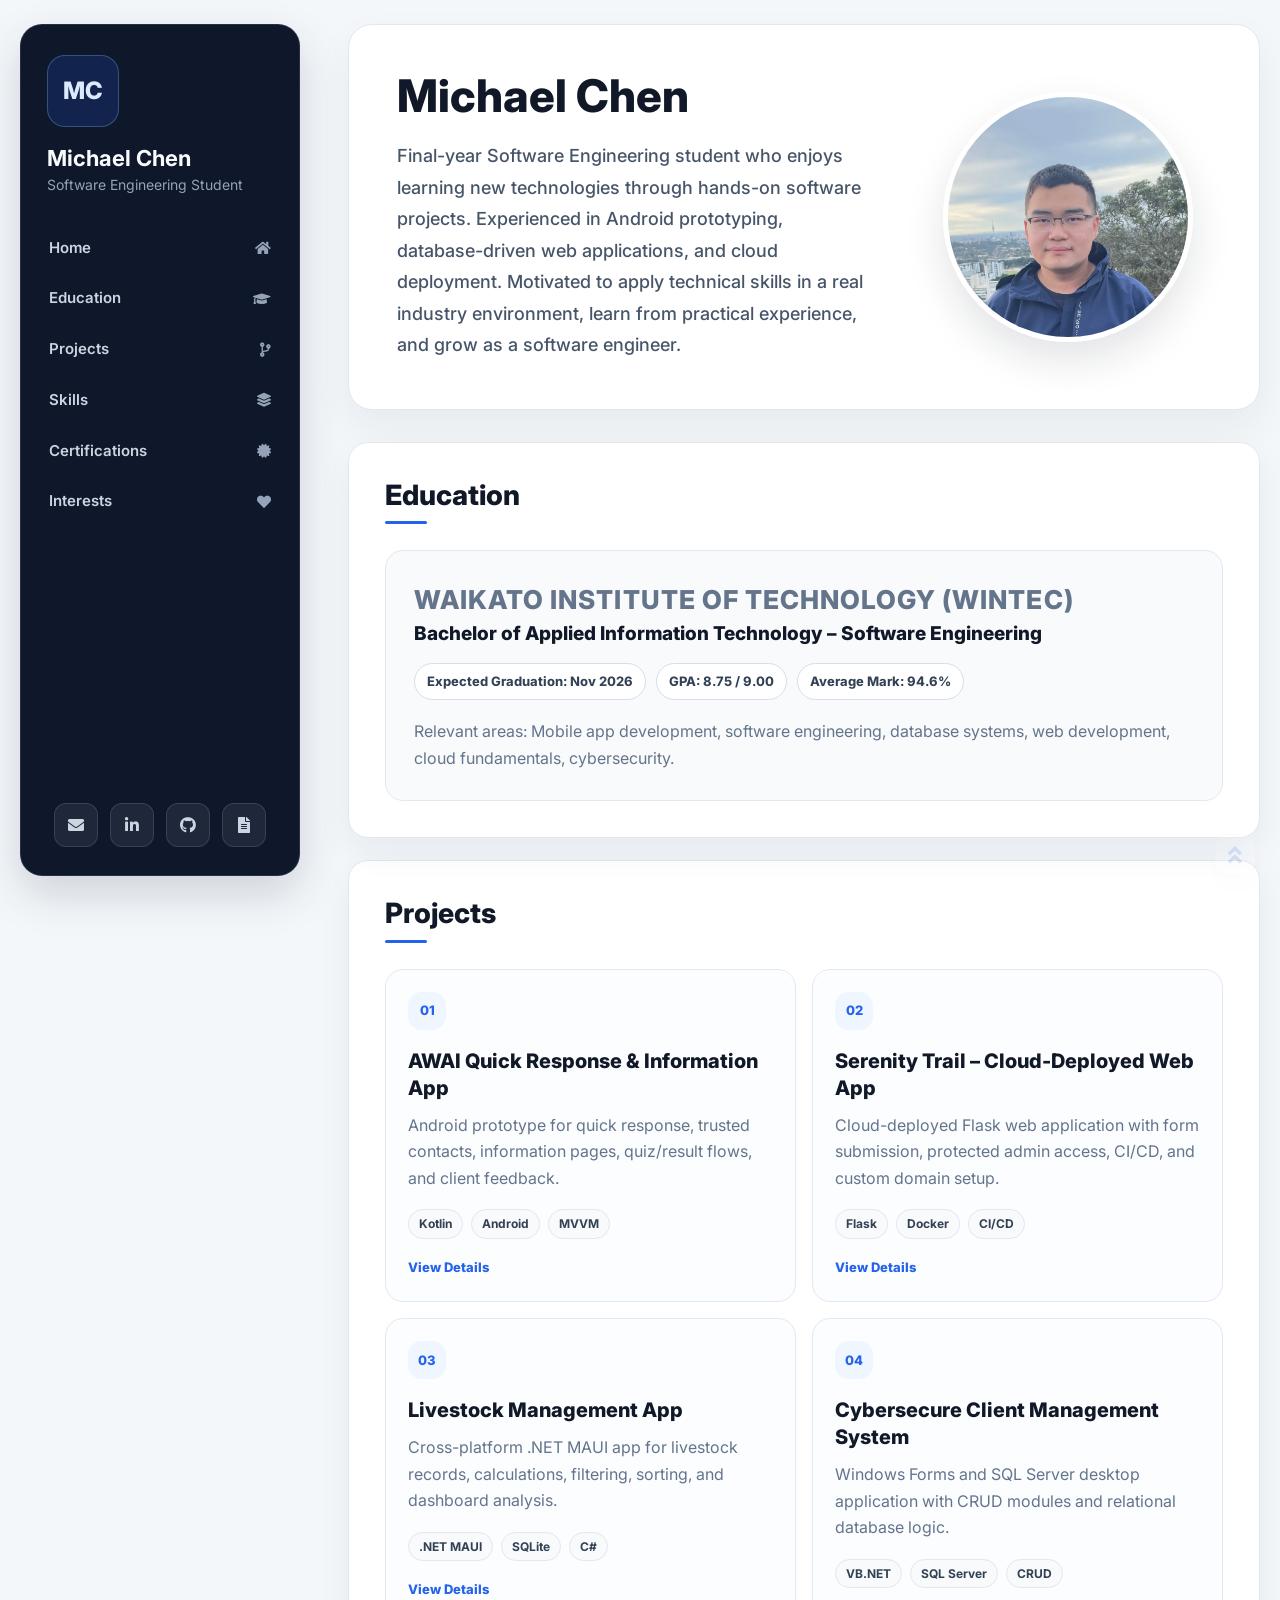
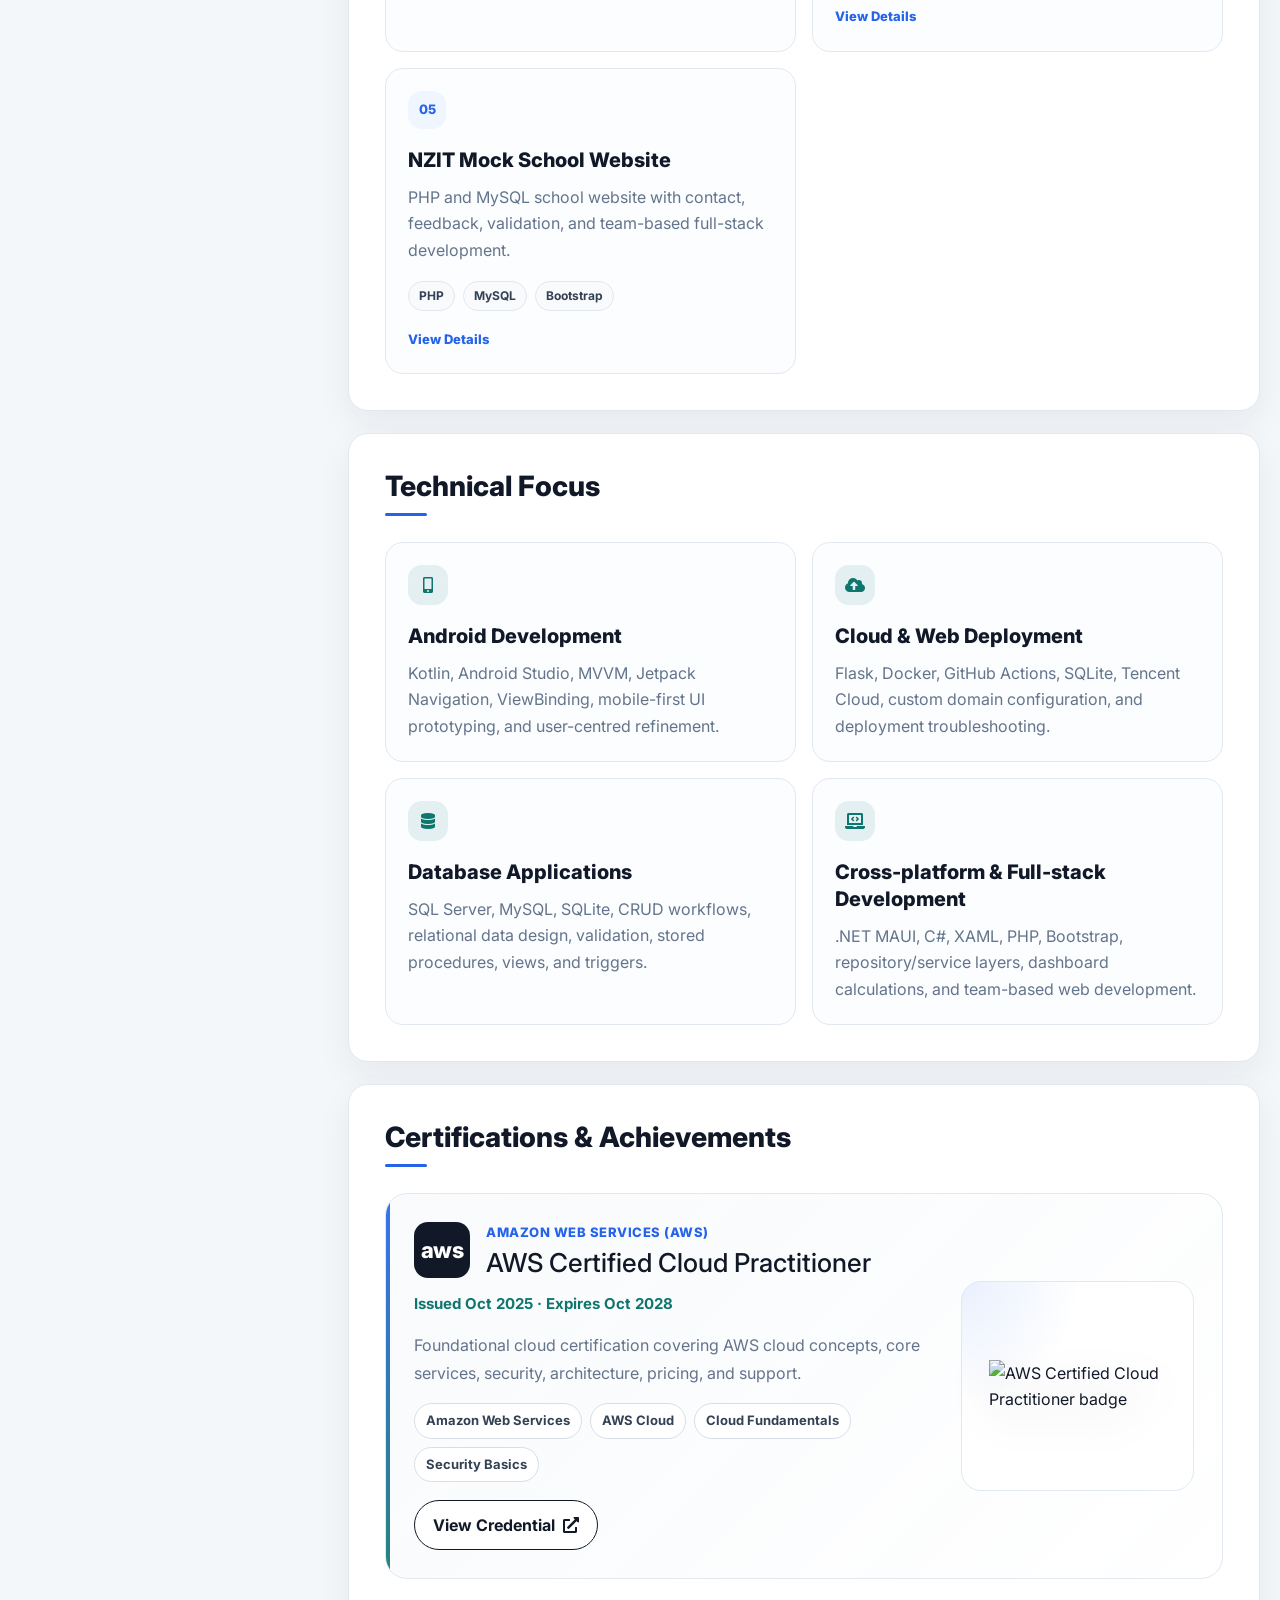
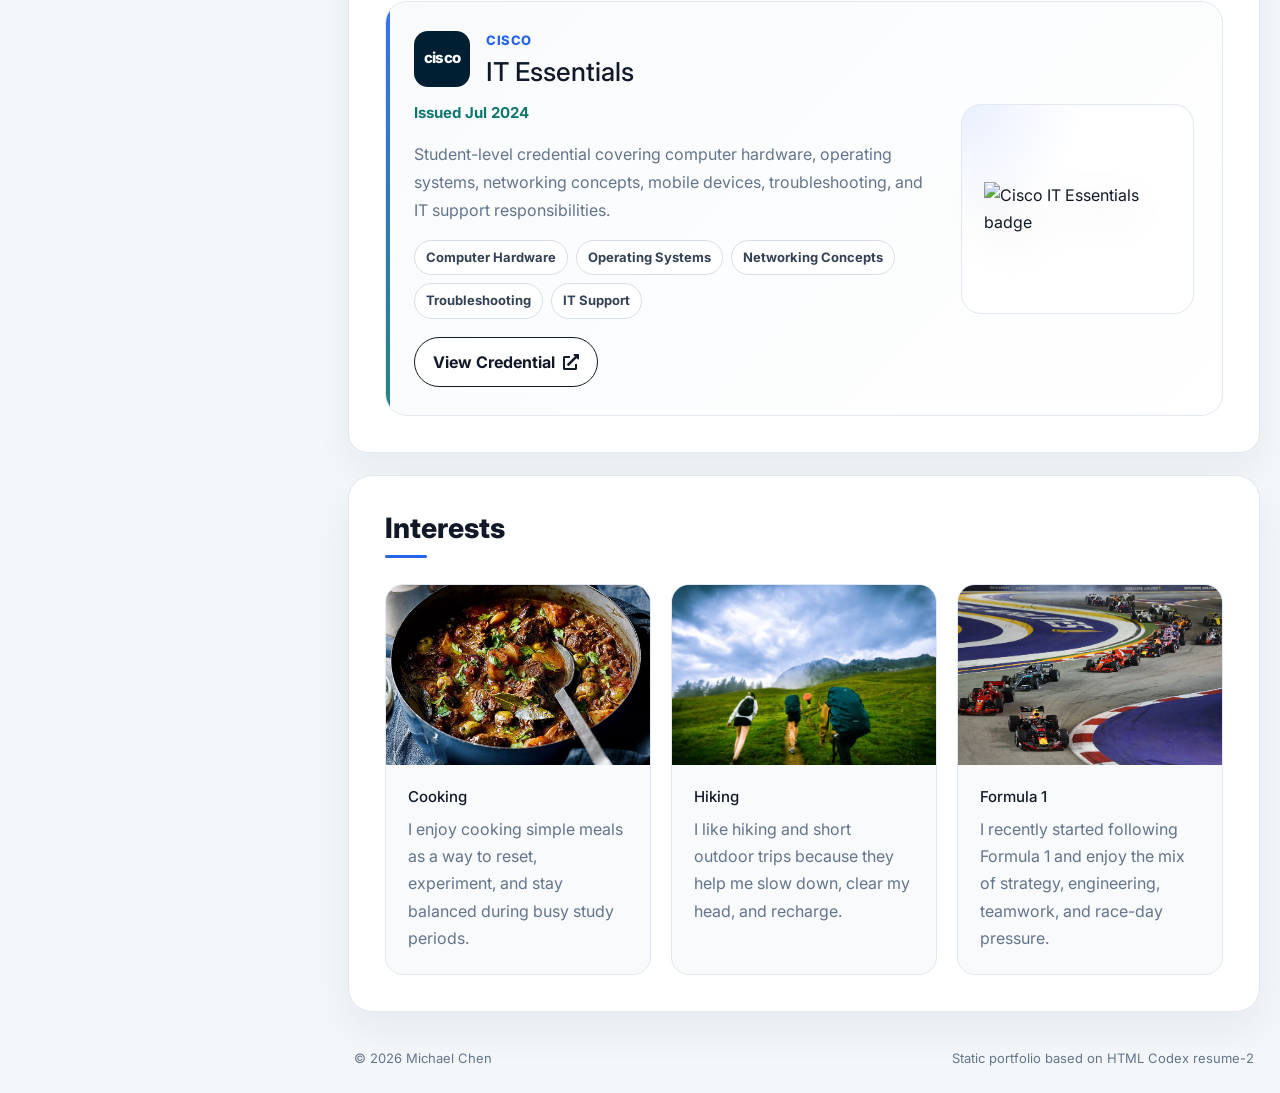
==== index.html @ 9fd228e8 "add personal portfolio website" ====
<!DOCTYPE html>
<html lang="en">
    <head>
        <meta charset="utf-8">
        <title>Michael Chen | Software Engineering Portfolio</title>
        <meta content="width=device-width, initial-scale=1.0" name="viewport">
        <meta content="Michael Chen, software engineering student, Android, web development, cloud, database systems" name="keywords">
        <meta content="Portfolio for Michael Chen, a Software Engineering student based in Hamilton, New Zealand." name="description">

        <!-- Google Fonts -->
        <link href="https://fonts.googleapis.com/css2?family=Inter:wght@400;500;600;700;800&amp;display=swap" rel="stylesheet">

        <!-- CSS Libraries -->
        <link href="https://stackpath.bootstrapcdn.com/bootstrap/4.4.1/css/bootstrap.min.css" rel="stylesheet">
        <link href="https://cdnjs.cloudflare.com/ajax/libs/font-awesome/5.10.0/css/all.min.css" rel="stylesheet">

        <!-- Template Stylesheet -->
        <link href="css/style.css" rel="stylesheet">
    </head>

    <body>
        <header class="mobile-header">
            <a href="#home" class="mobile-brand" aria-label="Go to home">
                <span class="mobile-brand-avatar">MC</span>
                <span class="mobile-brand-text">Michael Chen</span>
            </a>

            <button class="mobile-menu-toggle" type="button" aria-label="Open navigation menu" aria-expanded="false">
                <span></span>
                <span></span>
                <span></span>
            </button>
        </header>

        <div class="mobile-menu-overlay"></div>

        <nav class="mobile-menu" aria-label="Mobile navigation">
            <div class="mobile-menu-header">
                <div>
                    <span class="mobile-menu-avatar">MC</span>
                    <h2>Michael Chen</h2>
                    <p>Software Engineering Student</p>
                </div>

                <button class="mobile-menu-close" type="button" aria-label="Close navigation menu">
                    <i class="fa fa-times"></i>
                </button>
            </div>

            <div class="mobile-menu-links">
                <a href="#home">Home</a>
                <a href="#projects">Projects</a>
                <a href="#skills">Skills</a>
                <a href="#certifications">Certifications</a>
                <a href="#interests">Interests</a>
            </div>

            <div class="mobile-menu-actions">
                <a href="mailto:michael16585@outlook.com" aria-label="Email Michael" title="Email">
                    <i class="fa fa-envelope"></i>
                </a>
                <a href="https://www.linkedin.com/in/zchen25/" target="_blank" rel="noopener noreferrer" aria-label="LinkedIn" title="LinkedIn">
                    <i class="fab fa-linkedin-in"></i>
                </a>
                <a href="https://github.com/MichaelChen97" target="_blank" rel="noopener noreferrer" aria-label="GitHub" title="GitHub">
                    <i class="fab fa-github"></i>
                </a>
                <a href="https://canva.link/0he2pc8nmqzb52h" target="_blank" rel="noopener noreferrer" aria-label="View CV" title="View CV">
                    <i class="fa fa-file-alt"></i>
                </a>
            </div>
        </nav>

        <div class="wrapper">
            <aside class="sidebar">
                <div class="sidebar-header">
                    <div class="profile-box">
                        <div class="profile-avatar initials-avatar">MC</div>
                        <h1>Michael Chen</h1>
                        <p>Software Engineering Student</p>
                    </div>
                </div>
                <div class="sidebar-content">
                    <nav class="navbar navbar-expand-md bg-dark navbar-dark">
                        <a href="#home" class="navbar-brand">Michael Chen</a>
                        <button type="button" class="navbar-toggler" data-toggle="collapse" data-target="#navbarCollapse" aria-controls="navbarCollapse" aria-expanded="false" aria-label="Toggle navigation">
                            <span class="navbar-toggler-icon"></span>
                        </button>
                        <div class="collapse navbar-collapse" id="navbarCollapse">
                            <ul class="nav navbar-nav">
                                <li class="nav-item">
                                    <a class="nav-link" href="#home">Home<i class="fa fa-home"></i></a>
                                </li>
                                <li class="nav-item">
                                    <a class="nav-link" href="#education">Education<i class="fa fa-graduation-cap"></i></a>
                                </li>
                                <li class="nav-item">
                                    <a class="nav-link" href="#projects">Projects<i class="fa fa-code-branch"></i></a>
                                </li>
                                <li class="nav-item">
                                    <a class="nav-link" href="#skills">Skills<i class="fa fa-layer-group"></i></a>
                                </li>
                                <li class="nav-item">
                                    <a class="nav-link" href="#certifications">Certifications<i class="fa fa-certificate"></i></a>
                                </li>
                                <li class="nav-item">
                                    <a class="nav-link" href="#interests">Interests<i class="fa fa-heart"></i></a>
                                </li>
                            </ul>
                        </div>
                    </nav>
                </div>
                <div class="sidebar-footer">
                    <div class="sidebar-actions">
                        <a class="sidebar-action" href="mailto:michael16585@outlook.com" aria-label="Email Michael" data-tooltip="Email">
                            <i class="fa fa-envelope"></i>
                        </a>
                        <a class="sidebar-action" href="https://www.linkedin.com/in/zchen25/" target="_blank" rel="noopener noreferrer" aria-label="Open LinkedIn profile" data-tooltip="LinkedIn">
                            <i class="fab fa-linkedin-in"></i>
                        </a>
                        <a class="sidebar-action" href="https://github.com/MichaelChen97" target="_blank" rel="noopener noreferrer" aria-label="Open GitHub profile" data-tooltip="GitHub">
                            <i class="fab fa-github"></i>
                        </a>
                        <a class="sidebar-action" href="https://canva.link/0he2pc8nmqzb52h" target="_blank" rel="noopener noreferrer" aria-label="View resume" data-tooltip="Resume">
                            <i class="fa fa-file-alt"></i>
                        </a>
                    </div>
                </div>
            </aside>

            <main class="content">
                <!-- Intro Start -->
                <section class="intro section-panel" id="home">
                    <div class="content-inner">
                        <div class="intro-layout">
                            <div class="intro-copy">
                                <h1>Michael Chen</h1>
                                <p>
                                    Final-year Software Engineering student who enjoys learning new technologies through hands-on software projects. Experienced in Android prototyping, database-driven web applications, and cloud deployment. Motivated to apply technical skills in a real industry environment, learn from practical experience, and grow as a software engineer.
                                </p>
                            </div>
                            <div class="intro-photo-panel">
                                <img src="img/profile.png" alt="Michael Chen portrait" class="intro-photo">
                            </div>
                        </div>
                    </div>
                </section>
                <!-- Intro End -->

                <!-- Education Start -->
                <section class="education section-panel" id="education">
                    <div class="content-inner">
                        <div class="content-header">
                            <h2>Education</h2>
                        </div>
                        <article class="education-card">
                            <p class="education-school">Waikato Institute of Technology (WINTEC)</p>
                            <h3>Bachelor of Applied Information Technology – Software Engineering</h3>
                            <div class="education-meta">
                                <span>Expected Graduation: Nov 2026</span>
                                <span>GPA: 8.75 / 9.00</span>
                                <span>Average Mark: 94.6%</span>
                            </div>
                            <p class="education-areas">
                                Relevant areas: Mobile app development, software engineering, database systems, web development, cloud fundamentals, cybersecurity.
                            </p>
                        </article>
                    </div>
                </section>
                <!-- Education End -->

                <!-- Projects Start -->
                <section class="projects section-panel" id="projects">
                    <div class="content-inner">
                        <div class="content-header">
                            <h2>Projects</h2>
                        </div>
                        <div class="work-grid project-index-grid">
                            <a class="work-card project-index-card" href="project-awai.html">
                                <span class="work-marker">01</span>
                                <h3>AWAI Quick Response &amp; Information App</h3>
                                <p>Android prototype for quick response, trusted contacts, information pages, quiz/result flows, and client feedback.</p>
                                <div class="tech-tags tag-row">
                                    <span>Kotlin</span>
                                    <span>Android</span>
                                    <span>MVVM</span>
                                </div>
                                <span class="project-link">View Details</span>
                            </a>
                            <a class="work-card project-index-card" href="project-serenity-trail.html">
                                <span class="work-marker">02</span>
                                <h3>Serenity Trail – Cloud-Deployed Web App</h3>
                                <p>Cloud-deployed Flask web application with form submission, protected admin access, CI/CD, and custom domain setup.</p>
                                <div class="tech-tags tag-row">
                                    <span>Flask</span>
                                    <span>Docker</span>
                                    <span>CI/CD</span>
                                </div>
                                <span class="project-link">View Details</span>
                            </a>
                            <a class="work-card project-index-card" href="project-livestock.html">
                                <span class="work-marker">03</span>
                                <h3>Livestock Management App</h3>
                                <p>Cross-platform .NET MAUI app for livestock records, calculations, filtering, sorting, and dashboard analysis.</p>
                                <div class="tech-tags tag-row">
                                    <span>.NET MAUI</span>
                                    <span>SQLite</span>
                                    <span>C#</span>
                                </div>
                                <span class="project-link">View Details</span>
                            </a>
                            <a class="work-card project-index-card" href="project-cybersecure-client-management.html">
                                <span class="work-marker">04</span>
                                <h3>Cybersecure Client Management System</h3>
                                <p>Windows Forms and SQL Server desktop application with CRUD modules and relational database logic.</p>
                                <div class="tech-tags tag-row">
                                    <span>VB.NET</span>
                                    <span>SQL Server</span>
                                    <span>CRUD</span>
                                </div>
                                <span class="project-link">View Details</span>
                            </a>
                            <a class="work-card project-index-card" href="project-nzit.html">
                                <span class="work-marker">05</span>
                                <h3>NZIT Mock School Website</h3>
                                <p>PHP and MySQL school website with contact, feedback, validation, and team-based full-stack development.</p>
                                <div class="tech-tags tag-row">
                                    <span>PHP</span>
                                    <span>MySQL</span>
                                    <span>Bootstrap</span>
                                </div>
                                <span class="project-link">View Details</span>
                            </a>
                        </div>
                    </div>
                </section>
                <!-- Projects End -->

                <!-- Skills Start -->
                <section class="technical-focus section-panel" id="skills">
                    <div class="content-inner">
                        <div class="content-header">
                            <h2>Technical Focus</h2>
                        </div>
                        <div class="focus-area-grid">
                            <article class="skill-card">
                                <i class="fa fa-mobile-alt"></i>
                                <h3>Android Development</h3>
                                <p>Kotlin, Android Studio, MVVM, Jetpack Navigation, ViewBinding, mobile-first UI prototyping, and user-centred refinement.</p>
                            </article>
                            <article class="skill-card">
                                <i class="fa fa-cloud-upload-alt"></i>
                                <h3>Cloud &amp; Web Deployment</h3>
                                <p>Flask, Docker, GitHub Actions, SQLite, Tencent Cloud, custom domain configuration, and deployment troubleshooting.</p>
                            </article>
                            <article class="skill-card">
                                <i class="fa fa-database"></i>
                                <h3>Database Applications</h3>
                                <p>SQL Server, MySQL, SQLite, CRUD workflows, relational data design, validation, stored procedures, views, and triggers.</p>
                            </article>
                            <article class="skill-card">
                                <i class="fa fa-laptop-code"></i>
                                <h3>Cross-platform &amp; Full-stack Development</h3>
                                <p>.NET MAUI, C#, XAML, PHP, Bootstrap, repository/service layers, dashboard calculations, and team-based web development.</p>
                            </article>
                        </div>
                    </div>
                </section>
                <!-- Skills End -->

                <!-- Certifications Start -->
                <section class="certifications section-panel" id="certifications">
                    <div class="content-inner">
                        <div class="content-header">
                            <h2>Certifications &amp; Achievements</h2>
                        </div>
                        <div class="credential-list">
                            <article class="credential-card credential-card-aws">
                                <div class="credential-main">
                                    <div class="credential-topline">
                                        <div class="credential-logo credential-logo-aws">aws</div>
                                        <div>
                                            <p class="credential-provider">Amazon Web Services (AWS)</p>
                                            <h3>AWS Certified Cloud Practitioner</h3>
                                        </div>
                                    </div>
                                    <p class="credential-date">Issued Oct 2025 · Expires Oct 2028</p>
                                    <p class="credential-description">
                                        Foundational cloud certification covering AWS cloud concepts, core services, security, architecture, pricing, and support.
                                    </p>
                                    <div class="credential-skills">
                                        <span>Amazon Web Services</span>
                                        <span>AWS Cloud</span>
                                        <span>Cloud Fundamentals</span>
                                        <span>Security Basics</span>
                                    </div>
                                    <a class="credential-button" href="https://www.credly.com/badges/df271519-12dd-4d00-94e9-f208fef2c6bb/linked_in_profile" target="_blank" rel="noopener noreferrer">
                                        View Credential
                                        <i class="fa fa-external-link-alt"></i>
                                    </a>
                                </div>
                                <div class="credential-badge-panel">
                                    <img src="https://images.credly.com/images/00634f82-b07f-4bbd-a6bb-53de397fc3a6/image.png" alt="AWS Certified Cloud Practitioner badge" class="credential-badge credential-badge-hex">
                                </div>
                            </article>

                            <article class="credential-card credential-card-cisco">
                                <div class="credential-main">
                                    <div class="credential-topline">
                                        <div class="credential-logo credential-logo-cisco">cisco</div>
                                        <div>
                                            <p class="credential-provider">Cisco</p>
                                            <h3>IT Essentials</h3>
                                        </div>
                                    </div>
                                    <p class="credential-date">Issued Jul 2024</p>
                                    <p class="credential-description">
                                        Student-level credential covering computer hardware, operating systems, networking concepts, mobile devices, troubleshooting, and IT support responsibilities.
                                    </p>
                                    <div class="credential-skills">
                                        <span>Computer Hardware</span>
                                        <span>Operating Systems</span>
                                        <span>Networking Concepts</span>
                                        <span>Troubleshooting</span>
                                        <span>IT Support</span>
                                    </div>
                                    <a class="credential-button" href="https://www.credly.com/badges/3d8f6fc7-cce5-494a-9251-8bd614f29f31" target="_blank" rel="noopener noreferrer">
                                        View Credential
                                        <i class="fa fa-external-link-alt"></i>
                                    </a>
                                </div>
                                <div class="credential-badge-panel">
                                    <img src="https://images.credly.com/images/04e8034c-81f5-4f7f-ab23-e8b428c31ce9/ITE.png" alt="Cisco IT Essentials badge" class="credential-badge">
                                </div>
                            </article>
                        </div>
                    </div>
                </section>
                <!-- Certifications End -->

                <!-- Interests Start -->
                <section class="interests section-panel" id="interests">
                    <div class="content-inner">
                        <div class="content-header">
                            <h2>Interests</h2>
                        </div>
                        <div class="interest-image-grid">
                            <article class="interest-image-card">
                                <div class="interest-image-wrap">
                                    <img src="img/interests-cooking.jpg" alt="Cooking" class="interest-image">
                                </div>
                                <div class="interest-card-body">
                                    <h3>Cooking</h3>
                                    <p>I enjoy cooking simple meals as a way to reset, experiment, and stay balanced during busy study periods.</p>
                                </div>
                            </article>

                            <article class="interest-image-card">
                                <div class="interest-image-wrap">
                                    <img src="img/interests-hiking.avif" alt="Hiking" class="interest-image">
                                </div>
                                <div class="interest-card-body">
                                    <h3>Hiking</h3>
                                    <p>I like hiking and short outdoor trips because they help me slow down, clear my head, and recharge.</p>
                                </div>
                            </article>

                            <article class="interest-image-card">
                                <div class="interest-image-wrap">
                                    <img src="img/interests-f1.webp" alt="Formula 1 racing interest" class="interest-image">
                                </div>
                                <div class="interest-card-body">
                                    <h3>Formula 1</h3>
                                    <p>I recently started following Formula 1 and enjoy the mix of strategy, engineering, teamwork, and race-day pressure.</p>
                                </div>
                            </article>
                        </div>
                    </div>
                </section>
                <!-- Interests End -->

                <!-- Footer Start -->
                <footer class="footer">
                    <div class="content-inner">
                        <div class="row align-items-center">
                            <div class="col-md-6">
                                <p>&copy; 2026 Michael Chen</p>
                            </div>
                            <div class="col-md-6">
                                <p>Static portfolio based on HTML Codex resume-2</p>
                            </div>
                        </div>
                    </div>
                </footer>
                <!-- Footer End -->
            </main>
        </div>

        <!-- Back to Top -->
        <a href="#" class="back-to-top" aria-label="Back to top"><i class="fa fa-angle-double-up"></i></a>

        <!-- JavaScript Libraries -->
        <script src="https://code.jquery.com/jquery-3.4.1.min.js"></script>
        <script src="https://stackpath.bootstrapcdn.com/bootstrap/4.4.1/js/bootstrap.bundle.min.js"></script>
        <script src="lib/easing/easing.min.js"></script>

        <!-- Template Javascript -->
        <script src="js/main.js"></script>
    </body>
</html>
---- css/style.css ----
/**********************************/
/********** General CSS ***********/
/**********************************/
body {
    color: #666666;
    background: #f6f8fb;
    font-family: 'Open Sans', sans-serif;
}

a {
    color: #222222;
    transition: all .3s;
}

a:hover,
a:active,
a:focus {
    color: #2563eb;
    outline: none;
    text-decoration: none;
}

.btn:focus {
    box-shadow: none;
}

/* Hide the duplicate mobile navigation markup that was introduced during rollback. */
.mobile-header,
.mobile-menu,
.mobile-menu-overlay {
    display: none !important;
}


/**********************************/
/****** Layout with Sidebar *******/
/**********************************/
.wrapper {
    position: relative;
    margin: 0 auto;
    width: 100%;
    max-width: 1140px;
}

.wrapper .sidebar {
    position: relative;
    width: 100%;
    float: left;
    background: #222222;
}

.wrapper .content {
    position: relative;
    width: 100%;
    padding: 15px;
    float: left;
    background: #f6f8fb;
}

.wrapper .sidebar-header,
.wrapper .sidebar-footer {
    display: none;
}

.navbar {
    padding: 15px;
    background: #222222 !important;
}

.navbar-expand-md .navbar-nav .nav-item {
    width: 100%;
    border-top: 1px solid rgba(255, 255, 255, .2);
}

.navbar-expand-md .navbar-nav .nav-item:first-child{
    border-top: none;
}

.navbar-expand-md .navbar-nav .nav-link {
    color: #ffffff;
    padding: 5px 15px 7px 15px;
    transition: all .3s;
}

.navbar-expand-md .navbar-nav .nav-link i {
    color: #2563eb;
    float: right;
    padding-top: 5px;
    transition: all .3s;
}

.navbar-expand-md .navbar-nav .nav-link:hover,
.navbar-expand-md .navbar-nav .nav-link.active {
    color: #2563eb;
}

.navbar-expand-md .navbar-nav .nav-link:hover i,
.navbar-expand-md .navbar-nav .nav-link.active i{
    color: #ffffff;
}


.wrapper .sidebar,
.wrapper .content {
    -webkit-transition: margin 200ms ease-out;
    -moz-transition: margin 200ms ease-out;
    -o-transition: margin 200ms ease-out;
    transition: margin 200ms ease-out;
}

@media (min-width: 768px) {
    .wrapper .content {
        padding: 30px 0px 30px 30px;
    }
    
    .wrapper .content::before,
    .wrapper .content::after {
        position: fixed;
        content: "";
        width: 100%;
        height: 30px;
        background: #f6f8fb;
        z-index: 1;
    }
    
    .wrapper .content::before {
        top: 0;
    }
    
    .wrapper .content::after {
        bottom: 0;
    }
    
    .wrapper .sidebar {
        position: fixed;
        width: 300px;
        height: 100%;
        margin-left: -250px;
        float: left;
        overflow: auto;
        scrollbar-width: thin;
        scrollbar-color: gray;
        z-index: 2;
    }

    .wrapper .sidebar:hover {
        margin-left: 0px;
    }
    
    .wrapper .content {
        position: relative;
        width: calc(100% - 50px);
        margin-left: 50px;
        float: right;
    }
    
    .wrapper .sidebar:hover  .sidebar-header {
        position: relative;
        display: block;
        width: 100%;
    }

    .wrapper .sidebar .sidebar-header img {
        width: 100%;
        height: auto;
    }
    
    .navbar-brand {
        display: none;
    }
    
    .navbar {
        padding: 15px 0;
        flex-direction: column;
    }
    
    .wrapper .sidebar:hover .navbar-expand-md .navbar-nav .nav-link {
        padding: 5px 30px 7px 30px;
    }
    
    .wrapper .sidebar::-webkit-scrollbar {
        width: 7px;
    }

    .wrapper .sidebar::-webkit-scrollbar-track {
        -webkit-box-shadow: inset 0 0 6px rgba(0,0,0,0.1);
    }

    .wrapper .sidebar::-webkit-scrollbar-thumb {
        background-color: darkgrey;
        outline: 1px solid slategrey;
        border-radius: 7px
    }
    
    .navbar-brand {
        display: none;
    }
    
    .sidebar .sidebar-footer {
        width: 300px;
        position: fixed;
        bottom: 0;
        padding: 15px;
        font-size: 0;
        text-align: center;
        background: #222222;
    }
    
    .sidebar .sidebar-footer a {
        display: inline-block;
        width: 40px;
        height: 40px;
        padding: 5px 0;
        margin: 0 15px 15px 0;
        text-align: center;
        font-size: 18px;
        color: #222222;
        background: #2563eb;
    }
    
    .sidebar .sidebar-footer a:last-child {
        margin-right: 0;
    }
    
    .sidebar .sidebar-footer a:hover {
        color: #2563eb;
        background: #ffffff;
    }
    
    .sidebar:hover .sidebar-footer {
        display: block;
    }
}

@media (min-width: 992px) {
    .wrapper .sidebar {
        margin: 0;
    }

    .wrapper .content {
        width: calc(100% - 300px);
        margin-left: 300px;
    }

    .sidebar .sidebar-header {
        position: relative;
        display: block;
        width: 100%;
    }
    
    .navbar-expand-md .navbar-nav .nav-link {
        padding: 5px 30px 7px 30px;
    }
    
    .sidebar .sidebar-footer {
        display: block;
    }
}

@media (max-width: 1140px) {
    .wrapper .content {
        padding: 30px;
    }
}

@media (max-width: 576px) {
    .wrapper .content {
        padding: 15px;
    }
}


/**********************************/
/******** Back to Top CSS *********/
/**********************************/
.back-to-top {
    position: fixed;
    display: none;
    width: 30px;
    height: 30px;
    text-align: center;
    line-height: 1;
    font-size: 30px;
    right: 30px;
    bottom: 30px;
    transition: background 0.5s;
    z-index: 11;
}

.back-to-top i {
    color: #222222;
}

.back-to-top i:hover {
    color: #2563eb;
}

.back-to-top {
    -webkit-animation: action 1s infinite  alternate;
    animation: action 1s infinite  alternate;
}

@-webkit-keyframes action {
    0% { transform: translateY(0); }
    100% { transform: translateY(-15px); }
}

@keyframes action {
    0% { transform: translateY(0); }
    100% { transform: translateY(-15px); }
}


/**********************************/
/*********** Header CSS ***********/
/**********************************/
.header {
    position: relative;
    background: #ffffff;
}

.header .content-inner {
    padding: 100px 30px;
    background: none;
    background-size: auto;
}

.header p {
    color: #2563eb;
    font-size: 22px;
    font-weight: 600;
    margin-bottom: 10px;
}

.header h1 {
    color: #222222;
    font-size: 50px;
    font-weight: 700;
}

.header h2 {
    display: inline-block;
    margin: 0;
    height: 25px;
    font-size: 25px;
}

.header .typed-text {
    display: none;
}

.header .typed-cursor {
    font-size: 25px;
    font-weight: 300;
    color: #222222;
}

.large-btn .content-inner {
    font-size: 0;
    border-bottom: 30px solid #f6f8fb;
}

.large-btn .btn {
    position: relative;
    width: 50%;
    padding: 15px 0;
    color: #2563eb;
    font-size: 20px;
    background: #222222;
    border-radius: 0;
}

.large-btn .btn:last-child {
    color: #222222;
    background: #2563eb;
}

.large-btn .btn i {
    margin-right: 8px;
}

.large-btn .btn::after {
    position: absolute;
    content: "";
    width: 0;
    height: 100%;
    top: 0;
    left: 0;
    transition: all .3s;
}

.large-btn .btn:hover::after {
    width: 100%;
    background: rgba(255, 255, 255, .1);
}


/**********************************/
/******* Content Header CSS *******/
/**********************************/
.content-header {
    position: relative;
    width: 100%;
    margin-bottom: 30px;
    padding-bottom: 10px;
}

.content-header h2 {
    color: #222222;
    font-size: 35px;
    font-weight: 700;
    letter-spacing: 3px;
    margin: 0;
}

.content-header::after {
    content: '';
    position: absolute;
    display: block;
    width: 50px;
    height: 3px;
    bottom: 0;
    left: 0;
    background: #2563eb;
}


/**********************************/
/*********** About CSS ************/
/**********************************/
.about {
    position: relative;
    padding: 60px 30px;
    background: #ffffff;
    border-bottom: 30px solid #f6f8fb;
}


.about img {
    width: 100%;
    height: auto;
}

@media(max-width: 767.98px) {
    .about img {
        margin-bottom: 15px;
    }
}

.about .btn {
    border-radius: 0;
    color: #222222;
    background: #2563eb;
    transition: all .3s;
}

.about .btn:hover {
    color: #2563eb;
    background: #222222;
}

.about .skills {
    padding-top: 15px;
}

.about .skill-name {
    margin-top: 15px;
}

.about .skill-name p {
    display: inline-block;
    margin-bottom: 5px;
    font-size: 16px;
    font-weight: 400;
}

.about .skill-name p:last-child {
    float: right;
}

.about .progress {
    height: 5px;
    border: 1px solid #2563eb;
    border-radius: 0;
    background: #ffffff;
}

.about .progress .progress-bar {
    width: 1px;
    background: #2563eb;
    border-radius: 0;
    transition: 1s;
}


/**********************************/
/********* Education CSS **********/
/**********************************/
.education {
    position: relative;
    padding: 60px 30px;
    background: #ffffff;
    border-bottom: 30px solid #f6f8fb;
}

.education .edu-col {
    position: relative;
    width: 100%;
    padding: 20px 0 20px 20px;
    border-left: 1px solid #2563eb;
    border-bottom: 1px solid #2563eb;
}

.education .col-md-6:first-child .edu-col {
    padding-top: 0;
}

.education .col-md-6:last-child .edu-col {
    border-bottom: none;
    padding-bottom: 0;
}

@media (min-width: 768px) {
    .education .col-md-6:nth-child(-n+2) .edu-col {
        padding-top: 0;
    }

    .education .col-md-6:last-child .edu-col,
    .education .col-md-6:nth-last-child(2) .edu-col {
        border-bottom: none;
        padding-bottom: 0;
    }
}

.education .edu-col span {
    position: relative;
    display: block;
    font-size: 13px;
    letter-spacing: 1px;
    margin-bottom: 10px;
}

.education .edu-col span::before {
    position: absolute;
    content: "";
    width: 11px;
    height: 11px;
    background: #2563eb;
    top: 5px;
    left: -26px;
    border-radius: 5px;
}

.education .edu-col span i {
    color: #2563eb;
}

.education .edu-col h3 {
    font-size: 20px;
    font-weight: 700;
    letter-spacing: 2px;
}

.education .edu-col p {
    margin: 0;
}


/**********************************/
/********* Experience CSS *********/
/**********************************/
.experience {
    position: relative;
    padding: 60px 30px;
    background: #ffffff;
    border-bottom: 30px solid #f6f8fb;
}

.experience .exp-col {
    position: relative;
    width: 100%;
    padding: 20px 0 20px 20px;
    border-left: 1px solid #2563eb;
    border-bottom: 1px solid #2563eb;
}

.experience .col-md-6:first-child .exp-col {
    padding-top: 0;
}

.experience .col-md-6:last-child .exp-col {
    border-bottom: none;
    padding-bottom: 0;
}

@media (min-width: 768px) {
    .experience .col-md-6:nth-child(-n+2) .exp-col {
        padding-top: 0;
    }

    .experience .col-md-6:last-child .exp-col,
    .experience .col-md-6:nth-last-child(2) .exp-col {
        border-bottom: none;
        padding-bottom: 0;
    }
}

.experience .exp-col span {
    position: relative;
    display: block;
    font-size: 13px;
    letter-spacing: 1px;
    margin-bottom: 10px;
}

.experience .exp-col span::before {
    position: absolute;
    content: "";
    width: 11px;
    height: 11px;
    background: #2563eb;
    top: 5px;
    left: -26px;
    border-radius: 5px;
}

.experience .exp-col span i {
    color: #2563eb;
}

.experience .exp-col h3 {
    font-size: 20px;
    font-weight: 700;
    letter-spacing: 2px;
    margin-bottom: 5px;
}

.experience .exp-col h4 {
    font-size: 14px;
    font-weight: 400;
    font-style: italic;
    margin-bottom: 5px;
}

.experience .exp-col h5 {
    font-size: 16px;
    font-weight: 600;
    margin-bottom: 10px;
}

.experience .exp-col p {
    margin: 0;
}


/**********************************/
/*********** Service CSS **********/
/**********************************/
.service {
    position: relative;
    padding: 60px 30px 30px 30px;
    background: #ffffff;
    border-bottom: 30px solid #f6f8fb;
}

.service .srv-col {
    position: relative;
    width: 100%;
    margin-bottom: 30px;
}

.service .srv-col i {
    font-size: 30px;
    color: #2563eb;
    margin-bottom: 15px;
}

.service .srv-col h3 {
    font-size: 20px;
    font-weight: 700;
    letter-spacing: 2px;
    margin-bottom: 5px;
}

.experience .exp-col h4 {
    font-size: 14px;
    font-weight: 400;
    font-style: italic;
    margin-bottom: 5px;
}

.experience .exp-col h5 {
    font-size: 16px;
    font-weight: 600;
    margin-bottom: 10px;
}

.experience .exp-col p {
    margin: 0;
}


/**********************************/
/********** Portfolio CSS *********/
/**********************************/
.portfolio {
    position: relative;
    padding: 60px 30px 30px 30px;
    background: #ffffff;
    border-bottom: 30px solid #f6f8fb;
}

.portfolio #portfolio-flters {
    padding: 0;
    margin: -15px 0 30px 0;
    list-style: none;
    font-size: 0;
}

.portfolio #portfolio-flters li {
    cursor: pointer;
    margin: 15px -1px 0 0;
    display: inline-block;
    height: 35px;
    padding: 10px;
    color: #666666;
    font-size: 13px;
    line-height: 15px;
    text-transform: uppercase;
    border: 1px solid #2563eb;
    background: #ffffff;
    transition: all 0.3s ease-in-out;
}

.portfolio #portfolio-flters li:hover,
.portfolio #portfolio-flters li.filter-active {
    background: #2563eb;
    color: #222222;
}

.portfolio .portfolio-item {
    position: relative;
    height: 250px;
    overflow: hidden;
}

.portfolio .portfolio-item figure {
    background: #ffffff;
    overflow: hidden;
    height: 220px;
    position: relative;
    border-radius: 0;
    margin: 0; 
}

.portfolio .portfolio-item figure img {
    width: 100%; 
    height: 100%; 
    object-fit: cover; 
}

.portfolio .portfolio-item figure:hover img {
    opacity: 0.3;
    transition: 0.3s;
}

.portfolio .portfolio-item figure .link-preview,
.portfolio .portfolio-item figure .link-details,
.portfolio .portfolio-item figure .portfolio-title {
    position: absolute;
    display: inline-block;
    opacity: 0;
    line-height: 1;
    text-align: center;
    width: 45px;
    height: 35px;
    background: #2563eb;
    transition: 0.2s linear;
}

.portfolio .portfolio-item figure .link-preview i,
.portfolio .portfolio-item figure .link-details i {
    color: #222222;
    padding-top: 10px;
    font-size: 16px;
}

.portfolio .portfolio-item figure .link-preview:hover,
.portfolio .portfolio-item figure .link-details:hover {
    background: #222222;
}

.portfolio .portfolio-item figure .link-preview:hover i,
.portfolio .portfolio-item figure .link-details:hover i {
    color: #2563eb;
}

.portfolio .portfolio-item figure .link-preview {
    left: 50%;
    top: calc(25% - 18px);
}

.portfolio .portfolio-item figure .link-details {
    right: 50%;
    top: calc(25% - 18px);
}

.portfolio .portfolio-item figure .portfolio-title {
    margin: 0;
    width: 100%;
    height: 50%;
    left: 0;
    right: 0;
    top: 100%;
    padding: 30px 10px;
    color: #222222;
    font-size: 16px;
    font-weight: 600;
    background: rgba(255, 111, 97, .5);
    border-radius: 0;
}

.portfolio .portfolio-item figure .portfolio-title:hover {
    text-decoration: none;
}

.portfolio .portfolio-item figure .portfolio-title span {
    display: block;
    margin-top: 10px;
    font-family: 'Open Sans', sans-serif;
    font-size: 13px;
    font-weight: 300;
}

.portfolio .portfolio-item figure:hover .link-preview {
    opacity: 1;
    left: calc(50% - 61px);
}

.portfolio .portfolio-item figure:hover .link-details {
    opacity: 1;
    right: calc(50% - 61px);
}

.portfolio .portfolio-item figure:hover .portfolio-title {
    opacity: 1;
    top: 50%;
}


/**********************************/
/*********** Review CSS ***********/
/**********************************/
.review {
    position: relative;
    background: #ffffff;
    border-bottom: 30px solid #f6f8fb;
}

.review .content-inner {
    position: relative;
    padding: 60px 30px;
    background: url(../img/quote.png) right bottom no-repeat;
}

.review .review-text p {
    font-size: 18px;
    font-style: italic;
}

.review .review-img {
    display: flex;
    align-items: center;
}

.review .review-img img {
    width: 80px; 
    height: 80px; 
    object-fit: cover;
    margin-right: 15px;
}

.review .review-name h3 {
    font-size: 18px;
    font-weight: 700;
    letter-spacing: 2px;
    margin-bottom: 5px;
}

.review .review-name p {
    font-size: 14px;
    margin-bottom: 0;
}

.review .review-text .ratting {
    margin-bottom: 5px;
}

.review .review-text .ratting i {
    color: #2563eb;
    font-size: 14px;
}

.review .slick-slider:hover .slick-prev {
    left: 30px;
}

.review .slick-slider:hover .slick-next {
    right: 30px;
}

.review-slider .slick-prev,
.review-slider .slick-next {
    width: 35px;
    height: 35px;
    z-index: 1;
    opacity: 0;
    transition: .5s;
    background: rgba(255, 111, 97, .7);
}

.review-slider .slick-prev {
    left: 55px;
}

.review-slider .slick-next {
    right: 55px;
}

.review-slider.slick-slider:hover .slick-prev {
    left: 15px;
    opacity: 1;
}

.review-slider.slick-slider:hover .slick-next {
    right: 15px;
    opacity: 1;
}

.review-slider .slick-prev:hover,
.review-slider .slick-prev:focus,
.review-slider .slick-next:hover,
.review-slider .slick-next:focus {
    background: rgba(0, 0, 0, .7);
}

.review-slider .slick-prev:hover::before,
.review-slider .slick-prev:focus::before,
.review-slider .slick-next:hover::before,
.review-slider .slick-next:focus::before {
    color: #2563eb;
}

.review-slider .slick-prev::before,
.review-slider .slick-next::before {
    font-family: "Font Awesome 5 Free";
    font-weight: 900;
    font-size: 18px;
    color: #ffffff;
}

.review-slider .slick-prev::before {
    content: "\f104";
}

.review-slider .slick-next::before {
    content: "\f105";
}

.review-slider .slick-dots {
    bottom: 15px;
}

.review-slider .slick-dots li button:before {
    color: #ffffff;
    font-size: 15px;
}

.review-slider .slick-dots li.slick-active button:before {
    color: #2563eb;
}

.review-slider.slick-slider {
    margin-bottom: 0;
}


/**********************************/
/*********** Contact CSS ***********/
/**********************************/
.contact {
    position: relative;
    padding: 60px 30px 30px 30px;
    background: #ffffff;
}

.contact .contact-info {
    position: relative;
    width: 100%;
    margin-bottom: 30px;
}

.contact .contact-info p {
    font-size: 16px;
    font-weight: 600;
    letter-spacing: 1px;
    margin-bottom: 10px;
}

.contact .contact-info p i {
    width: 25px;
    color: #2563eb;
}

.contact .contact-info p a {
    color: #666666;
}

.contact .contact-info p a:hover {
    color: #2563eb;
    text-decoration: none;
}

.contact .social {
    font-size: 0;
}

.contact .social a {
    width: 35px;
    height: 35px;
    padding: 5px 0;
    color: #222222;
    background: #2563eb;
    border-radius: 0;
    margin-top: 15px;
    margin-right: 15px;
    transition: all .3s;
}

.contact .social a:last-child {
    margin-right: 0;
}

.contact .social a:hover {
    color: #2563eb;
    background: #222222;
}

.contact .form {
    position: relative;
    width: 100%;
    margin-bottom: 30px;
}

.contact .form .form-control {
    border-radius: 0;
}

.contact .form .form-control:focus {
    box-shadow: none;
    border-color: #2563eb;
}

.contact .form .btn {
    color: #222222;
    background: #2563eb;
    border-radius: 0;
    transition: all .3s;
}

.contact .form .btn:hover {
    color: #2563eb;
    background: #222222;
}


/**********************************/
/*********** Footer CSS ***********/
/**********************************/
.footer {
    position: relative;
    width: 100%;
    padding: 30px 30px 0 30px;
    background: #f6f8fb;
}

.footer .col-md-6:last-child {
    text-align: right;
}

@media(max-width: 767.98px) {
    .footer .col-md-6,
    .footer .col-md-6:last-child{
        text-align: center;
    }
}

.footer p {
    color: #222222;
    margin: 0;
}

.footer a {
    color: #2563eb;
    font-weight: 600;
}

.footer a:hover {
    color: #222222;
}


/**********************************/
/***** Homepage Theme Override ****/
/**********************************/
:root {
    --page-bg: #f4f7fa;
    --surface: #ffffff;
    --sidebar: #0f172a;
    --text: #111827;
    --muted: #64748b;
    --border: #e2e8f0;
    --primary: #2563eb;
    --secondary: #0f766e;
    --code-bg: #0b1020;
}

html {
    scroll-padding-top: 24px;
}

body {
    color: var(--text);
    background: var(--page-bg);
    font-family: 'Inter', 'Segoe UI', Roboto, Arial, sans-serif;
    line-height: 1.65;
}

a {
    color: var(--primary);
}

a:hover,
a:active,
a:focus {
    color: var(--secondary);
}

.wrapper {
    max-width: 1240px;
}

.wrapper .content {
    background: transparent;
}

.wrapper .content::before,
.wrapper .content::after {
    display: none;
}

.wrapper .sidebar {
    background: var(--sidebar);
    border: 1px solid rgba(148, 163, 184, .18);
    border-radius: 22px;
    box-shadow: 0 18px 45px rgba(15, 23, 42, .16);
}

.wrapper .sidebar-header {
    display: block;
    padding: 30px 26px 18px;
}

.initials-avatar {
    display: flex;
    align-items: center;
    justify-content: center;
    width: 72px;
    height: 72px;
    margin-bottom: 18px;
    color: #dbeafe;
    background: rgba(37, 99, 235, .18);
    border: 1px solid rgba(147, 197, 253, .28);
    border-radius: 18px;
    font-size: 24px;
    font-weight: 800;
    letter-spacing: 0;
}

.sidebar-header h1 {
    margin: 0 0 4px;
    color: #f8fafc;
    font-size: 22px;
    font-weight: 700;
    letter-spacing: 0;
}

.sidebar-header p {
    margin: 0;
    color: #94a3b8;
    font-size: 14px;
}

.navbar {
    background: transparent !important;
    padding: 12px 14px;
}

.navbar-brand {
    color: #f8fafc !important;
    font-size: 16px;
    font-weight: 700;
}

.navbar-dark .navbar-toggler {
    border-color: rgba(148, 163, 184, .35);
}

.navbar-expand-md .navbar-nav .nav-item {
    width: 100%;
    margin-bottom: 6px;
    border-top: 0;
}

.navbar-expand-md .navbar-nav .nav-link,
.wrapper .sidebar:hover .navbar-expand-md .navbar-nav .nav-link {
    display: flex;
    align-items: center;
    justify-content: space-between;
    padding: 10px 14px;
    color: #cbd5e1;
    border-radius: 12px;
    font-size: 15px;
    font-weight: 600;
    letter-spacing: 0;
}

.navbar-expand-md .navbar-nav .nav-link i {
    float: none;
    padding-top: 0;
    color: #94a3b8;
    font-size: 14px;
}

.navbar-expand-md .navbar-nav .nav-link:hover,
.navbar-expand-md .navbar-nav .nav-link.active {
    color: #ffffff;
    background: rgba(37, 99, 235, .16);
}

.navbar-expand-md .navbar-nav .nav-link:hover i,
.navbar-expand-md .navbar-nav .nav-link.active i {
    color: #93c5fd;
}

.sidebar .sidebar-footer {
    position: static;
    display: flex;
    width: auto;
    gap: 10px;
    padding: 16px 26px 28px;
    background: transparent;
}

.sidebar .sidebar-footer a {
    display: flex;
    align-items: center;
    justify-content: center;
    width: 38px;
    height: 38px;
    margin: 0;
    padding: 0;
    color: #cbd5e1;
    background: rgba(148, 163, 184, .12);
    border: 1px solid rgba(148, 163, 184, .16);
    border-radius: 12px;
    font-size: 15px;
}

.sidebar .sidebar-footer a:hover {
    color: #ffffff;
    background: rgba(37, 99, 235, .22);
}

.section-panel {
    margin-bottom: 22px;
    padding: 0 !important;
    background: var(--surface) !important;
    border: 1px solid var(--border);
    border-radius: 20px;
    box-shadow: 0 14px 35px rgba(15, 23, 42, .06);
    overflow: hidden;
}

.section-panel .content-inner {
    padding: 36px;
}

.content-header {
    margin-bottom: 26px;
    padding-bottom: 12px;
}

.content-header h2 {
    color: var(--text);
    font-size: 28px;
    font-weight: 800;
    letter-spacing: 0;
}

.content-header::after {
    width: 42px;
    height: 3px;
    background: var(--primary);
    border-radius: 99px;
}

.header .content-inner {
    padding: 46px;
    background: none;
    background-size: auto;
}

.hero-grid {
    display: grid;
    grid-template-columns: minmax(0, 1fr) minmax(320px, 390px);
    gap: 36px;
    align-items: center;
}

.header .eyebrow {
    margin-bottom: 10px;
    color: var(--primary);
    font-size: 15px;
    font-weight: 800;
    letter-spacing: .04em;
    text-transform: uppercase;
}

.header h1 {
    margin-bottom: 12px;
    color: var(--text);
    font-size: 44px;
    font-weight: 800;
    letter-spacing: 0;
    line-height: 1.1;
}

.header h2 {
    display: block;
    height: auto;
    margin-bottom: 18px;
    color: var(--muted);
    font-size: 18px;
    font-weight: 700;
    letter-spacing: 0;
    line-height: 1.45;
}

.header .typed-cursor {
    display: none;
}

.hero-description,
.section-copy p,
.project-card p,
.skill-card p,
.work-card p,
.education-card p,
.contact-card p {
    color: var(--muted);
}

.hero-description {
    max-width: 620px;
    margin-bottom: 28px;
    font-size: 17px;
}

.hero-actions {
    display: flex;
    flex-wrap: wrap;
    gap: 12px;
}

.hero-actions .btn {
    display: inline-flex;
    align-items: center;
    gap: 8px;
    min-height: 44px;
    padding: 10px 18px;
    border-radius: 12px;
    font-size: 15px;
    font-weight: 700;
    letter-spacing: 0;
}

.btn-primary-soft {
    color: #ffffff !important;
    background: var(--primary);
    border: 1px solid var(--primary);
}

.btn-primary-soft:hover {
    background: #1d4ed8;
    border-color: #1d4ed8;
}

.btn-secondary-soft {
    color: var(--text) !important;
    background: #ffffff;
    border: 1px solid var(--border);
}

.btn-secondary-soft:hover {
    color: var(--primary) !important;
    background: #eff6ff;
}

.code-panel {
    color: #dbeafe;
    background: var(--code-bg);
    border: 1px solid rgba(148, 163, 184, .2);
    border-radius: 18px;
    box-shadow: 0 18px 40px rgba(15, 23, 42, .22);
    overflow: hidden;
}

.code-panel-header {
    display: flex;
    gap: 8px;
    padding: 14px 16px;
    background: rgba(148, 163, 184, .08);
    border-bottom: 1px solid rgba(148, 163, 184, .12);
}

.code-panel-header span {
    width: 10px;
    height: 10px;
    background: #475569;
    border-radius: 999px;
}

.code-panel-header span:nth-child(2) {
    background: var(--primary);
}

.code-panel-header span:nth-child(3) {
    background: var(--secondary);
}

.code-panel pre {
    margin: 0;
    padding: 22px;
    white-space: pre-wrap;
}

.code-panel code {
    color: #dbeafe;
    font-family: "SFMono-Regular", Consolas, "Liberation Mono", Menlo, monospace;
    font-size: 14px;
    line-height: 1.7;
}

.section-copy p {
    margin-bottom: 16px;
    font-size: 16px;
}

.section-copy p:last-child {
    margin-bottom: 0;
}

.focus-grid,
.project-grid,
.focus-area-grid,
.work-grid,
.contact-card-grid {
    display: grid;
    grid-template-columns: repeat(2, minmax(0, 1fr));
    gap: 16px;
}

.focus-card,
.education-card,
.project-card,
.skill-card,
.work-card,
.contact-card {
    border: 1px solid var(--border);
    border-radius: 18px;
    background: #fbfdff;
}

.focus-card {
    display: flex;
    align-items: center;
    gap: 12px;
    min-height: 86px;
    padding: 18px;
    color: var(--text);
    font-weight: 700;
}

.focus-card i,
.skill-card i,
.contact-card i {
    display: flex;
    align-items: center;
    justify-content: center;
    flex: 0 0 auto;
    width: 40px;
    height: 40px;
    color: var(--secondary);
    background: rgba(15, 118, 110, .1);
    border-radius: 14px;
}

.education-card {
    display: grid;
    gap: 14px;
    padding: 24px;
}

.card-kicker {
    display: block;
    margin-bottom: 8px;
    color: var(--primary);
    font-size: 12px;
    font-weight: 800;
    letter-spacing: .04em;
    line-height: 1.5;
    text-transform: uppercase;
}

.education-card h3,
.project-card h3,
.skill-card h3,
.work-card h3 {
    margin-bottom: 10px;
    color: var(--text);
    font-size: 20px;
    font-weight: 800;
    letter-spacing: 0;
    line-height: 1.35;
}

.education-card .institution {
    margin: 0;
    color: var(--text);
    font-weight: 700;
}

.education-card p,
.project-card p,
.skill-card p,
.work-card p,
.contact-card p {
    margin-bottom: 0;
}

.project-card,
.skill-card,
.work-card,
.contact-card {
    padding: 22px;
}

.project-card,
.skill-card {
    min-height: 100%;
}

.tag-row {
    display: flex;
    flex-wrap: wrap;
    gap: 8px;
    margin-top: 18px;
}

.tag-row span {
    display: inline-flex;
    align-items: center;
    min-height: 28px;
    padding: 4px 10px;
    color: #334155;
    background: #f8fafc;
    border: 1px solid var(--border);
    border-radius: 999px;
    font-size: 12px;
    font-weight: 700;
}

.skill-card i {
    margin-bottom: 18px;
}

.work-card {
    display: block;
    min-height: 210px;
    color: var(--text);
    text-decoration: none;
    transition: transform .2s ease, border-color .2s ease, box-shadow .2s ease;
}

.work-card:hover {
    color: var(--text);
    border-color: rgba(37, 99, 235, .38);
    box-shadow: 0 16px 30px rgba(15, 23, 42, .08);
    transform: translateY(-2px);
    text-decoration: none;
}

.work-marker {
    display: inline-flex;
    align-items: center;
    justify-content: center;
    width: 38px;
    height: 38px;
    margin-bottom: 18px;
    color: var(--primary);
    background: #eff6ff;
    border-radius: 14px;
    font-size: 13px;
    font-weight: 800;
}

.contact-layout {
    display: grid;
    grid-template-columns: minmax(0, .8fr) minmax(0, 1.2fr);
    gap: 28px;
    align-items: start;
}

.contact-card {
    min-height: 150px;
}

.contact-card span {
    display: block;
    margin-top: 16px;
    margin-bottom: 6px;
    color: var(--text);
    font-size: 14px;
    font-weight: 800;
}

.contact-card a {
    overflow-wrap: anywhere;
    color: var(--muted);
    font-weight: 700;
}

.contact-card a:hover {
    color: var(--primary);
}

.back-to-top {
    width: 42px;
    height: 42px;
    right: 24px;
    bottom: 24px;
    color: var(--primary);
    background: #ffffff;
    border: 1px solid var(--border);
    border-radius: 14px;
    box-shadow: 0 12px 28px rgba(15, 23, 42, .1);
    font-size: 22px;
    line-height: 40px;
    -webkit-animation: none;
    animation: none;
}

.back-to-top i,
.back-to-top i:hover {
    color: var(--primary);
}

.footer {
    padding: 4px 6px 0;
    background: transparent;
}

.footer p {
    color: var(--muted);
    font-size: 13px;
}

.footer a,
.footer a:hover {
    color: var(--primary);
}

@media (min-width: 992px) {
    .wrapper .content {
        width: calc(100% - 304px);
        margin-left: 304px;
        padding: 24px 0 24px 24px;
    }

    .wrapper .sidebar {
        top: 24px;
        width: 280px;
        height: calc(100vh - 48px);
    }

    .sidebar .sidebar-footer {
        position: absolute;
        right: 0;
        bottom: 0;
        left: 0;
    }
}

@media (max-width: 991.98px) {
    .wrapper {
        max-width: none;
    }

    .wrapper .sidebar {
        position: relative;
        width: auto;
        height: auto;
        margin: 14px;
        float: none;
        overflow: visible;
    }

    .wrapper .sidebar:hover {
        margin-left: 14px;
    }

    .wrapper .content {
        width: 100%;
        margin-left: 0;
        padding: 0 14px 18px;
        float: none;
    }

    .wrapper .sidebar-header {
        display: flex;
        align-items: center;
        gap: 16px;
        padding: 20px 20px 8px;
    }

    .initials-avatar {
        width: 56px;
        height: 56px;
        margin-bottom: 0;
        border-radius: 16px;
        font-size: 19px;
    }

    .navbar-brand {
        display: block;
    }

    .navbar {
        padding: 8px 14px 16px;
    }

    .sidebar .sidebar-footer {
        display: none;
    }

    .hero-grid,
    .contact-layout {
        grid-template-columns: 1fr;
    }
}

@media (max-width: 767.98px) {
    .section-panel {
        margin-bottom: 16px;
        border-radius: 18px;
    }

    .section-panel .content-inner,
    .header .content-inner {
        padding: 26px;
    }

    .header h1 {
        font-size: 34px;
    }

    .header h2 {
        font-size: 16px;
    }

    .content-header h2 {
        font-size: 24px;
    }

    .focus-grid,
    .project-grid,
    .focus-area-grid,
    .work-grid,
    .contact-card-grid {
        grid-template-columns: 1fr;
    }

    .hero-actions .btn {
        width: 100%;
        justify-content: center;
    }

    .code-panel pre {
        padding: 18px;
    }

    .code-panel code {
        font-size: 13px;
    }
}


/****************************************/
/***** Restrained Homepage Refinement ****/
/****************************************/
:root {
    --page-bg: #f6f8fb;
    --surface: #ffffff;
    --sidebar: #0f172a;
    --text: #111827;
    --muted: #64748b;
    --border: #d8dee8;
    --primary: #2563eb;
    --secondary: #0f766e;
}

body {
    color: var(--text);
    background: var(--page-bg);
    font-family: 'Inter', 'Segoe UI', Roboto, Arial, sans-serif;
    line-height: 1.62;
}

.wrapper {
    max-width: 1160px;
}

.wrapper .content {
    background: transparent;
}

.wrapper .sidebar {
    background: var(--sidebar);
    border: 1px solid rgba(148, 163, 184, .16);
    border-radius: 12px;
    box-shadow: none;
}

.wrapper .sidebar-header {
    padding: 22px 22px 14px;
}

.initials-avatar {
    width: 52px;
    height: 52px;
    margin-bottom: 14px;
    color: #dbeafe;
    background: rgba(37, 99, 235, .12);
    border-color: rgba(147, 197, 253, .22);
    border-radius: 10px;
    font-size: 17px;
    letter-spacing: .02em;
}

.sidebar-header h1 {
    font-size: 18px;
}

.sidebar-header p {
    color: #94a3b8;
    font-size: 13px;
    line-height: 1.45;
}

.navbar {
    padding: 4px 10px 12px;
}

.navbar-expand-md .navbar-nav .nav-item {
    margin-bottom: 2px;
}

.navbar-expand-md .navbar-nav .nav-link,
.wrapper .sidebar:hover .navbar-expand-md .navbar-nav .nav-link {
    padding: 8px 12px;
    color: #cbd5e1;
    background: transparent;
    border-radius: 8px;
    font-size: 14px;
    font-weight: 500;
}

.navbar-expand-md .navbar-nav .nav-link i {
    color: #64748b;
    font-size: 12px;
    opacity: .75;
}

.navbar-expand-md .navbar-nav .nav-link:hover,
.navbar-expand-md .navbar-nav .nav-link.active {
    color: #f8fafc;
    background: rgba(37, 99, 235, .1);
}

.navbar-expand-md .navbar-nav .nav-link:hover i,
.navbar-expand-md .navbar-nav .nav-link.active i {
    color: #93c5fd;
    opacity: .85;
}

.sidebar .sidebar-footer {
    position: static;
    display: flex;
    width: auto;
    gap: 12px;
    padding: 10px 22px 20px;
}

.sidebar .sidebar-footer a {
    display: inline-flex;
    width: auto;
    height: auto;
    padding: 0;
    color: #94a3b8;
    background: transparent;
    border: 0;
    border-radius: 0;
    font-size: 13px;
    font-weight: 600;
}

.sidebar .sidebar-footer a:hover {
    color: #dbeafe;
    background: transparent;
}

.section-panel {
    margin-bottom: 34px;
    padding: 0 !important;
    background: transparent !important;
    border: 0;
    border-radius: 0;
    box-shadow: none;
    overflow: visible;
}

.section-panel .content-inner {
    padding: 0;
}

.header.section-panel {
    margin-bottom: 38px;
    background: var(--surface) !important;
    border: 1px solid var(--border);
    border-radius: 12px;
}

.header .content-inner {
    padding: 34px;
}

.content-header {
    margin-bottom: 18px;
    padding-bottom: 9px;
    border-bottom: 1px solid var(--border);
}

.content-header::after {
    display: none;
}

.content-header h2 {
    color: var(--text);
    font-size: 21px;
    font-weight: 700;
    letter-spacing: 0;
}

.hero-grid {
    grid-template-columns: minmax(0, 1.35fr) minmax(280px, .75fr);
    gap: 32px;
}

.header h1 {
    margin-bottom: 6px;
    font-size: 42px;
    font-weight: 800;
    line-height: 1.08;
}

.hero-role {
    margin-bottom: 18px;
    color: var(--muted);
    font-size: 17px;
    font-weight: 600;
}

.hero-description {
    max-width: 660px;
    margin-bottom: 18px;
    color: #334155;
    font-size: 17px;
}

.hero-tags {
    display: flex;
    flex-wrap: wrap;
    gap: 8px;
    margin-bottom: 24px;
}

.hero-tags span,
.tag-row span {
    display: inline-flex;
    align-items: center;
    min-height: 26px;
    padding: 3px 9px;
    color: #475569;
    background: #f8fafc;
    border: 1px solid var(--border);
    border-radius: 999px;
    font-size: 12px;
    font-weight: 600;
}

.hero-actions .btn {
    min-height: 40px;
    padding: 8px 14px;
    border-radius: 8px;
    font-size: 14px;
}

.btn-primary-soft {
    color: #ffffff !important;
    background: var(--primary);
    border-color: var(--primary);
}

.btn-secondary-soft {
    color: var(--text) !important;
    background: transparent;
    border-color: var(--border);
}

.status-panel {
    align-self: stretch;
    padding: 22px;
    background: #fbfdff;
    border: 1px solid var(--border);
    border-radius: 10px;
}

.status-label {
    margin-bottom: 8px;
    color: var(--muted);
    font-size: 12px;
    font-weight: 700;
    letter-spacing: .04em;
    text-transform: uppercase;
}

.status-panel h2 {
    height: auto;
    margin-bottom: 6px;
    color: var(--text);
    font-size: 18px;
    font-weight: 700;
    line-height: 1.35;
}

.status-panel p {
    margin-bottom: 0;
    color: var(--muted);
    font-size: 14px;
}

.status-divider {
    height: 1px;
    margin: 18px 0;
    background: var(--border);
}

.status-tech {
    color: #334155 !important;
    font-weight: 600;
}

.about-layout {
    display: grid;
    grid-template-columns: minmax(0, 1.4fr) minmax(240px, .6fr);
    gap: 28px;
}

.section-copy p {
    color: #334155;
    font-size: 15px;
}

.education-note {
    margin-top: 22px;
    padding-top: 20px;
    border-top: 1px solid var(--border);
}

.education-note h3,
.education-note h4,
.stack-list h3 {
    margin: 0 0 8px;
    color: var(--text);
    font-size: 14px;
    font-weight: 700;
    letter-spacing: 0;
}

.education-note h4 {
    margin-top: 18px;
}

.education-note p {
    margin-bottom: 5px;
}

.focus-grid {
    grid-template-columns: 1fr;
    gap: 8px;
}

.focus-card {
    min-height: 0;
    padding: 10px 12px;
    background: transparent;
    border: 1px solid var(--border);
    border-radius: 10px;
    font-size: 14px;
    font-weight: 600;
}

.focus-card i {
    width: 28px;
    height: 28px;
    color: var(--secondary);
    background: rgba(15, 118, 110, .08);
    border-radius: 8px;
    font-size: 12px;
}

.projects .content-inner {
    padding-top: 2px;
}

.project-grid {
    grid-template-columns: repeat(2, minmax(0, 1fr));
    gap: 14px;
}

.project-entry {
    min-height: 100%;
    padding: 18px;
    background: var(--surface);
    border: 1px solid var(--border);
    border-radius: 10px;
}

.project-heading {
    display: grid;
    grid-template-columns: 34px minmax(0, 1fr);
    gap: 10px;
    align-items: baseline;
    margin-bottom: 8px;
}

.project-number {
    color: var(--primary);
    font-family: "SFMono-Regular", Consolas, "Liberation Mono", Menlo, monospace;
    font-size: 13px;
    font-weight: 700;
}

.project-entry h3 {
    margin: 0;
    color: var(--text);
    font-size: 17px;
    font-weight: 700;
    line-height: 1.35;
}

.project-entry p {
    margin-bottom: 10px;
    color: #475569;
    font-size: 14px;
}

.project-tech {
    color: #334155 !important;
    font-size: 13px !important;
    font-weight: 600;
}

.project-status {
    margin-top: 12px;
    margin-bottom: 0 !important;
    color: var(--muted) !important;
    font-size: 13px !important;
}

.project-status span {
    color: var(--secondary);
    font-weight: 700;
}

.tag-row {
    gap: 6px;
    margin-top: 12px;
}

.stack-list {
    display: grid;
    gap: 0;
    background: var(--surface);
    border: 1px solid var(--border);
    border-radius: 10px;
}

.stack-list > div {
    display: grid;
    grid-template-columns: 190px minmax(0, 1fr);
    gap: 20px;
    padding: 15px 18px;
    border-bottom: 1px solid var(--border);
}

.stack-list > div:last-child {
    border-bottom: 0;
}

.stack-list h3 {
    margin-bottom: 0;
}

.stack-list p {
    margin: 0;
    color: #475569;
    font-size: 14px;
}

.contact .section-copy {
    max-width: 780px;
    margin-bottom: 18px;
}

.contact-list {
    display: grid;
    grid-template-columns: repeat(2, minmax(0, 1fr));
    gap: 0;
    margin: 0;
    background: var(--surface);
    border: 1px solid var(--border);
    border-radius: 10px;
}

.contact-list > div {
    display: grid;
    grid-template-columns: 92px minmax(0, 1fr);
    gap: 12px;
    padding: 14px 16px;
    border-right: 1px solid var(--border);
    border-bottom: 1px solid var(--border);
}

.contact-list > div:nth-child(2n) {
    border-right: 0;
}

.contact-list > div:nth-last-child(-n+2) {
    border-bottom: 0;
}

.contact-list dt,
.contact-list dd {
    margin: 0;
    font-size: 14px;
}

.contact-list dt {
    color: var(--text);
    font-weight: 700;
}

.contact-list dd {
    color: #475569;
    overflow-wrap: anywhere;
}

.contact-list a {
    color: var(--primary);
}

.footer {
    padding-bottom: 26px;
}

.footer p {
    color: var(--muted);
    font-size: 12px;
}

.back-to-top {
    border-radius: 10px;
    box-shadow: none;
}

@media (min-width: 992px) {
    .wrapper .content {
        width: calc(100% - 258px);
        margin-left: 258px;
        padding: 24px 0 24px 22px;
    }

    .wrapper .sidebar {
        top: 24px;
        width: 236px;
        height: auto;
        max-height: calc(100vh - 48px);
    }
}

@media (max-width: 991.98px) {
    .wrapper .sidebar {
        margin: 12px;
        border-radius: 12px;
    }

    .wrapper .sidebar:hover {
        margin-left: 12px;
    }

    .wrapper .content {
        padding: 0 12px 18px;
    }

    .wrapper .sidebar-header {
        padding: 16px 18px 8px;
    }

    .navbar {
        padding: 6px 12px 14px;
    }

    .hero-grid,
    .about-layout {
        grid-template-columns: 1fr;
    }

    .focus-grid {
        grid-template-columns: repeat(2, minmax(0, 1fr));
    }
}

@media (max-width: 767.98px) {
    .section-panel {
        margin-bottom: 28px;
    }

    .header.section-panel {
        margin-bottom: 32px;
    }

    .header .content-inner {
        padding: 24px;
    }

    .header h1 {
        font-size: 34px;
    }

    .hero-role {
        font-size: 15px;
    }

    .hero-description {
        font-size: 15px;
    }

    .hero-actions .btn {
        width: auto;
        justify-content: center;
    }

    .project-grid,
    .contact-list {
        grid-template-columns: 1fr;
    }

    .project-entry {
        padding: 16px;
    }

    .stack-list > div,
    .contact-list > div {
        grid-template-columns: 1fr;
        gap: 6px;
    }

    .contact-list > div,
    .contact-list > div:nth-child(2n),
    .contact-list > div:nth-last-child(-n+2) {
        border-right: 0;
        border-bottom: 1px solid var(--border);
    }

    .contact-list > div:last-child {
        border-bottom: 0;
    }
}

@media (max-width: 480px) {
    .focus-grid {
        grid-template-columns: 1fr;
    }

    .hero-actions {
        display: grid;
        grid-template-columns: 1fr;
    }

    .hero-actions .btn {
        width: 100%;
    }
}


/****************************************/
/***** First Customized Version Restore */
/****************************************/
:root {
    --page-bg: #f4f7fa;
    --surface: #ffffff;
    --sidebar: #0f172a;
    --text: #111827;
    --muted: #64748b;
    --border: #e2e8f0;
    --primary: #2563eb;
    --secondary: #0f766e;
    --code-bg: #0b1020;
}

html {
    scroll-padding-top: 24px;
}

body {
    color: var(--text);
    background: var(--page-bg);
    font-family: 'Inter', 'Segoe UI', Roboto, Arial, sans-serif;
    line-height: 1.65;
}

a {
    color: var(--primary);
}

a:hover,
a:active,
a:focus {
    color: var(--secondary);
    text-decoration: none;
}

.wrapper {
    max-width: 1240px;
}

.wrapper .content {
    background: transparent;
}

.wrapper .content::before,
.wrapper .content::after {
    display: none;
}

.wrapper .sidebar {
    background: var(--sidebar);
    border: 1px solid rgba(148, 163, 184, .18);
    border-radius: 22px;
    box-shadow: 0 18px 45px rgba(15, 23, 42, .16);
}

.wrapper .sidebar-header {
    display: block;
    padding: 30px 26px 18px;
}

.profile-box {
    display: block;
}

.profile-avatar,
.initials-avatar {
    display: flex;
    align-items: center;
    justify-content: center;
    width: 72px;
    height: 72px;
    margin-bottom: 18px;
    color: #dbeafe;
    background: rgba(37, 99, 235, .18);
    border: 1px solid rgba(147, 197, 253, .28);
    border-radius: 18px;
    font-size: 24px;
    font-weight: 800;
    letter-spacing: 0;
}

.sidebar-header h1,
.profile-box h1 {
    margin: 0 0 4px;
    color: #f8fafc;
    font-size: 22px;
    font-weight: 700;
    letter-spacing: 0;
}

.sidebar-header p,
.profile-box p {
    margin: 0;
    color: #94a3b8;
    font-size: 14px;
}

.navbar {
    background: transparent !important;
    padding: 12px 14px;
}

.navbar-brand {
    color: #f8fafc !important;
    font-size: 16px;
    font-weight: 700;
}

.navbar-dark .navbar-toggler {
    border-color: rgba(148, 163, 184, .35);
}

.navbar-expand-md .navbar-nav .nav-item {
    width: 100%;
    margin-bottom: 6px;
    border-top: 0;
}

.navbar-expand-md .navbar-nav .nav-link,
.wrapper .sidebar:hover .navbar-expand-md .navbar-nav .nav-link {
    display: flex;
    align-items: center;
    justify-content: space-between;
    padding: 10px 14px;
    color: #cbd5e1;
    background: transparent;
    border-radius: 12px;
    font-size: 15px;
    font-weight: 600;
    letter-spacing: 0;
}

.navbar-expand-md .navbar-nav .nav-link i {
    float: none;
    padding-top: 0;
    color: #94a3b8;
    font-size: 14px;
    opacity: 1;
}

.navbar-expand-md .navbar-nav .nav-link:hover,
.navbar-expand-md .navbar-nav .nav-link.active {
    color: #ffffff;
    background: rgba(37, 99, 235, .16);
}

.navbar-expand-md .navbar-nav .nav-link:hover i,
.navbar-expand-md .navbar-nav .nav-link.active i {
    color: #93c5fd;
}

.sidebar .sidebar-footer {
    position: static;
    display: flex;
    width: auto;
    gap: 10px;
    padding: 16px 26px 28px;
    background: transparent;
}

.sidebar .sidebar-footer a {
    display: flex;
    align-items: center;
    justify-content: center;
    width: 38px;
    height: 38px;
    margin: 0;
    padding: 0;
    color: #cbd5e1;
    background: rgba(148, 163, 184, .12);
    border: 1px solid rgba(148, 163, 184, .16);
    border-radius: 12px;
    font-size: 15px;
}

.sidebar .sidebar-footer a:hover {
    color: #ffffff;
    background: rgba(37, 99, 235, .22);
}

.section-panel {
    margin-bottom: 22px;
    padding: 0 !important;
    background: var(--surface) !important;
    border: 1px solid var(--border);
    border-radius: 20px;
    box-shadow: 0 14px 35px rgba(15, 23, 42, .06);
    overflow: hidden;
}

.section-panel .content-inner {
    padding: 36px;
}

.content-header {
    position: relative;
    margin-bottom: 26px;
    padding-bottom: 12px;
    border-bottom: 0;
}

.content-header h2 {
    color: var(--text);
    font-size: 28px;
    font-weight: 800;
    letter-spacing: 0;
}

.content-header::after {
    display: block;
    width: 42px;
    height: 3px;
    background: var(--primary);
    border-radius: 99px;
}

.header .content-inner {
    padding: 46px;
    background: none;
    background-size: auto;
}

.hero-grid {
    display: grid;
    grid-template-columns: minmax(0, 1fr) minmax(320px, 390px);
    gap: 36px;
    align-items: center;
}

.header .eyebrow {
    margin-bottom: 10px;
    color: var(--primary);
    font-size: 15px;
    font-weight: 800;
    letter-spacing: .04em;
    text-transform: uppercase;
}

.header h1 {
    margin-bottom: 12px;
    color: var(--text);
    font-size: 44px;
    font-weight: 800;
    letter-spacing: 0;
    line-height: 1.1;
}

.header h2 {
    display: block;
    height: auto;
    margin-bottom: 18px;
    color: var(--muted);
    font-size: 18px;
    font-weight: 700;
    letter-spacing: 0;
    line-height: 1.45;
}

.hero-description,
.section-copy p,
.project-card p,
.skill-card p,
.work-card p,
.education-card p,
.contact-card p {
    color: var(--muted);
}

.hero-description {
    max-width: 620px;
    margin-bottom: 28px;
    font-size: 17px;
}

.hero-actions {
    display: flex;
    flex-wrap: wrap;
    gap: 12px;
}

.hero-actions .btn {
    display: inline-flex;
    align-items: center;
    gap: 8px;
    min-height: 44px;
    padding: 10px 18px;
    border-radius: 12px;
    font-size: 15px;
    font-weight: 700;
    letter-spacing: 0;
}

.btn-primary-soft {
    color: #ffffff !important;
    background: var(--primary);
    border: 1px solid var(--primary);
}

.btn-primary-soft:hover {
    background: #1d4ed8;
    border-color: #1d4ed8;
}

.btn-secondary-soft {
    color: var(--text) !important;
    background: #ffffff;
    border: 1px solid var(--border);
}

.btn-secondary-soft:hover {
    color: var(--primary) !important;
    background: #eff6ff;
}

.hero-visual,
.code-panel {
    color: #dbeafe;
    background: var(--code-bg);
    border: 1px solid rgba(148, 163, 184, .2);
    border-radius: 18px;
    box-shadow: 0 18px 40px rgba(15, 23, 42, .22);
    overflow: hidden;
}

.terminal-bar,
.code-panel-header {
    display: flex;
    gap: 8px;
    padding: 14px 16px;
    background: rgba(148, 163, 184, .08);
    border-bottom: 1px solid rgba(148, 163, 184, .12);
}

.terminal-bar span,
.code-panel-header span {
    width: 10px;
    height: 10px;
    background: #475569;
    border-radius: 999px;
}

.terminal-bar span:nth-child(2),
.code-panel-header span:nth-child(2) {
    background: var(--primary);
}

.terminal-bar span:nth-child(3),
.code-panel-header span:nth-child(3) {
    background: var(--secondary);
}

.code-panel pre {
    margin: 0;
    padding: 22px;
    white-space: pre-wrap;
}

.code-panel code {
    color: #dbeafe;
    font-family: "SFMono-Regular", Consolas, "Liberation Mono", Menlo, monospace;
    font-size: 14px;
    line-height: 1.7;
}

.section-copy p {
    margin-bottom: 16px;
    font-size: 16px;
}

.section-copy p:last-child {
    margin-bottom: 0;
}

.focus-grid,
.project-grid,
.focus-area-grid,
.work-grid,
.contact-card-grid {
    display: grid;
    grid-template-columns: repeat(2, minmax(0, 1fr));
    gap: 16px;
}

.focus-card,
.education-card,
.project-card,
.skill-card,
.work-card,
.contact-card {
    border: 1px solid var(--border);
    border-radius: 18px;
    background: #fbfdff;
}

.focus-card {
    display: flex;
    align-items: center;
    gap: 12px;
    min-height: 86px;
    padding: 18px;
    color: var(--text);
    font-size: 16px;
    font-weight: 700;
}

.focus-card i,
.skill-card i,
.contact-card i {
    display: flex;
    align-items: center;
    justify-content: center;
    flex: 0 0 auto;
    width: 40px;
    height: 40px;
    color: var(--secondary);
    background: rgba(15, 118, 110, .1);
    border-radius: 14px;
    font-size: 16px;
}

.education-card {
    display: grid;
    gap: 14px;
    padding: 24px;
}

.card-kicker {
    display: block;
    margin-bottom: 8px;
    color: var(--primary);
    font-size: 12px;
    font-weight: 800;
    letter-spacing: .04em;
    line-height: 1.5;
    text-transform: uppercase;
}

.education-card h3,
.project-card h3,
.skill-card h3,
.work-card h3 {
    margin-bottom: 10px;
    color: var(--text);
    font-size: 20px;
    font-weight: 800;
    letter-spacing: 0;
    line-height: 1.35;
}

.education-card .institution {
    margin: 0;
    color: var(--text);
    font-weight: 700;
}

.education-card p,
.project-card p,
.skill-card p,
.work-card p,
.contact-card p {
    margin-bottom: 0;
}

.project-card,
.skill-card,
.work-card,
.contact-card {
    padding: 22px;
}

.project-card,
.skill-card {
    min-height: 100%;
}

.tech-tags,
.tag-row {
    display: flex;
    flex-wrap: wrap;
    gap: 8px;
    margin-top: 18px;
}

.tech-tags span,
.tag-row span {
    display: inline-flex;
    align-items: center;
    min-height: 28px;
    padding: 4px 10px;
    color: #334155;
    background: #f8fafc;
    border: 1px solid var(--border);
    border-radius: 999px;
    font-size: 12px;
    font-weight: 700;
}

.skill-card i {
    margin-bottom: 18px;
}

.work-card {
    display: block;
    min-height: 210px;
    color: var(--text);
    text-decoration: none;
    transition: transform .2s ease, border-color .2s ease, box-shadow .2s ease;
}

.work-card:hover {
    color: var(--text);
    border-color: rgba(37, 99, 235, .38);
    box-shadow: 0 16px 30px rgba(15, 23, 42, .08);
    transform: translateY(-2px);
    text-decoration: none;
}

.work-marker {
    display: inline-flex;
    align-items: center;
    justify-content: center;
    width: 38px;
    height: 38px;
    margin-bottom: 18px;
    color: var(--primary);
    background: #eff6ff;
    border-radius: 14px;
    font-size: 13px;
    font-weight: 800;
}

.contact-layout {
    display: grid;
    grid-template-columns: minmax(0, .8fr) minmax(0, 1.2fr);
    gap: 28px;
    align-items: start;
}

.contact-card {
    min-height: 150px;
}

.contact-card span {
    display: block;
    margin-top: 16px;
    margin-bottom: 6px;
    color: var(--text);
    font-size: 14px;
    font-weight: 800;
}

.contact-card a {
    overflow-wrap: anywhere;
    color: var(--muted);
    font-weight: 700;
}

.contact-card a:hover {
    color: var(--primary);
}

.back-to-top {
    width: 42px;
    height: 42px;
    right: 24px;
    bottom: 24px;
    color: var(--primary);
    background: #ffffff;
    border: 1px solid var(--border);
    border-radius: 14px;
    box-shadow: 0 12px 28px rgba(15, 23, 42, .1);
    font-size: 22px;
    line-height: 40px;
    -webkit-animation: none;
    animation: none;
}

.back-to-top i,
.back-to-top i:hover {
    color: var(--primary);
}

.footer {
    padding: 4px 6px 0;
    background: transparent;
}

.footer p {
    color: var(--muted);
    font-size: 13px;
}

.footer a,
.footer a:hover {
    color: var(--primary);
}

@media (min-width: 992px) {
    .wrapper .content {
        width: calc(100% - 304px);
        margin-left: 304px;
        padding: 24px 0 24px 24px;
    }

    .wrapper .sidebar {
        position: fixed;
        top: 24px;
        width: 280px;
        height: calc(100vh - 48px);
        margin: 0;
        overflow: auto;
    }

    .sidebar .sidebar-footer {
        position: absolute;
        right: 0;
        bottom: 0;
        left: 0;
    }
}

@media (max-width: 991.98px) {
    .wrapper {
        max-width: none;
    }

    .wrapper .sidebar {
        position: relative;
        width: auto;
        height: auto;
        margin: 14px;
        float: none;
        overflow: visible;
    }

    .wrapper .sidebar:hover {
        margin-left: 14px;
    }

    .wrapper .content {
        width: 100%;
        margin-left: 0;
        padding: 0 14px 18px;
        float: none;
    }

    .wrapper .sidebar-header {
        display: flex;
        align-items: center;
        gap: 16px;
        padding: 20px 20px 8px;
    }

    .profile-box {
        display: flex;
        align-items: center;
        gap: 16px;
    }

    .profile-avatar,
    .initials-avatar {
        width: 56px;
        height: 56px;
        margin-bottom: 0;
        border-radius: 16px;
        font-size: 19px;
    }

    .navbar-brand {
        display: block;
    }

    .navbar {
        padding: 8px 14px 16px;
    }

    .sidebar .sidebar-footer {
        display: none;
    }

    .hero-grid,
    .contact-layout {
        grid-template-columns: 1fr;
    }
}

@media (max-width: 767.98px) {
    .section-panel {
        margin-bottom: 16px;
        border-radius: 18px;
    }

    .section-panel .content-inner,
    .header .content-inner {
        padding: 26px;
    }

    .header h1 {
        font-size: 34px;
    }

    .header h2 {
        font-size: 16px;
    }

    .content-header h2 {
        font-size: 24px;
    }

    .focus-grid,
    .project-grid,
    .focus-area-grid,
    .work-grid,
    .contact-card-grid {
        grid-template-columns: 1fr;
    }

    .hero-actions .btn {
        width: 100%;
        justify-content: center;
    }

    .code-panel pre {
        padding: 18px;
    }

    .code-panel code {
        font-size: 13px;
    }
}


/**********************************/
/***** Real Project Content UI *****/
/**********************************/
.project-index-card {
    min-height: 235px;
}

.project-index-card .project-link {
    display: inline-flex;
    margin-top: 18px;
    color: var(--primary);
    font-size: 13px;
    font-weight: 800;
}

.project-index-card:hover .project-link {
    color: var(--secondary);
}

.detail-page {
    background: var(--page-bg);
}

.detail-wrapper {
    width: min(1040px, calc(100% - 32px));
    margin: 0 auto;
    padding: 24px 0;
}

.detail-topbar {
    display: flex;
    align-items: center;
    justify-content: space-between;
    gap: 18px;
    margin-bottom: 22px;
    padding: 18px 22px;
    color: #f8fafc;
    background: var(--sidebar);
    border: 1px solid rgba(148, 163, 184, .18);
    border-radius: 20px;
    box-shadow: 0 18px 45px rgba(15, 23, 42, .14);
}

.detail-brand {
    display: flex;
    align-items: center;
    gap: 14px;
}

.detail-brand .profile-avatar {
    width: 48px;
    height: 48px;
    margin-bottom: 0;
    border-radius: 14px;
    font-size: 17px;
}

.detail-brand h1 {
    margin: 0;
    color: #f8fafc;
    font-size: 18px;
    font-weight: 800;
}

.detail-brand p {
    margin: 0;
    color: #94a3b8;
    font-size: 13px;
}

.detail-nav {
    display: flex;
    flex-wrap: wrap;
    gap: 10px;
}

.detail-nav a,
.back-link {
    display: inline-flex;
    align-items: center;
    gap: 8px;
    color: #cbd5e1;
    font-size: 14px;
    font-weight: 700;
}

.detail-nav a:hover,
.back-link:hover {
    color: #93c5fd;
}

.project-detail .content-inner {
    padding: 40px;
}

.project-detail-header {
    display: grid;
    gap: 14px;
    margin-bottom: 28px;
}

.project-detail-header h2 {
    margin: 0;
    color: var(--text);
    font-size: 36px;
    font-weight: 800;
    line-height: 1.15;
}

.detail-meta-grid {
    display: grid;
    grid-template-columns: repeat(3, minmax(0, 1fr));
    gap: 14px;
    margin-bottom: 28px;
}

.detail-meta-card,
.screenshot-placeholder {
    padding: 18px;
    background: #fbfdff;
    border: 1px solid var(--border);
    border-radius: 18px;
}

.detail-meta-card span,
.detail-block h3 {
    display: block;
    margin-bottom: 8px;
    color: var(--primary);
    font-size: 12px;
    font-weight: 800;
    letter-spacing: .04em;
    text-transform: uppercase;
}

.detail-meta-card p,
.detail-block p,
.detail-list {
    margin: 0;
    color: var(--muted);
}

.detail-layout {
    display: grid;
    gap: 20px;
}

.detail-block {
    padding-top: 4px;
}

.detail-block h3 {
    margin-bottom: 10px;
}

.detail-list {
    padding-left: 20px;
}

.detail-list li {
    margin-bottom: 8px;
}

.detail-list li:last-child {
    margin-bottom: 0;
}

.screenshot-placeholder {
    color: var(--muted);
    font-weight: 700;
    text-align: center;
}

@media (max-width: 767.98px) {
    .detail-wrapper {
        width: calc(100% - 24px);
        padding: 12px 0;
    }

    .detail-topbar {
        align-items: flex-start;
        flex-direction: column;
        border-radius: 18px;
    }

    .project-detail .content-inner {
        padding: 26px;
    }

    .project-detail-header h2 {
        font-size: 28px;
    }

    .detail-meta-grid {
        grid-template-columns: 1fr;
    }
}

/**********************************/
/***** Contact Layout Fix **********/
/**********************************/
.contact-layout {
    display: grid;
    grid-template-columns: minmax(220px, .8fr) minmax(420px, 1.4fr);
    gap: 40px;
    align-items: start;
}

.contact-copy p {
    max-width: 420px;
    margin: 0;
    line-height: 1.8;
}

.contact-grid,
.contact-card-grid.contact-grid {
    display: grid;
    grid-template-columns: repeat(2, minmax(260px, 1fr));
    gap: 18px;
}

.contact-card.contact-action-card {
    display: grid;
    grid-template-columns: 52px minmax(0, 1fr) auto;
    align-items: center;
    gap: 16px;
    min-height: 108px;
    padding: 22px 24px;
    color: #111827;
    background: #f8fafc;
    border: 1px solid #e2e8f0;
    border-radius: 18px;
    text-decoration: none;
    transition: all .2s ease;
}

.contact-card.contact-action-card:hover {
    color: #111827;
    border-color: #2563eb;
    box-shadow: 0 14px 30px rgba(15, 23, 42, .08);
    transform: translateY(-3px);
    text-decoration: none;
}

.contact-icon {
    display: flex;
    align-items: center;
    justify-content: center;
    flex-shrink: 0;
    width: 52px;
    height: 52px;
    color: #0f766e;
    background: #e6f3f2;
    border-radius: 14px;
}

.contact-action-card .contact-icon i {
    display: block;
    width: auto;
    height: auto;
    color: inherit;
    background: transparent;
    border-radius: 0;
    font-size: 18px;
}

.contact-text {
    min-width: 0;
}

.contact-text h3 {
    margin: 0 0 6px;
    color: #111827;
    font-size: 18px;
    font-weight: 800;
    line-height: 1.25;
}

.contact-card .contact-text p {
    margin: 0;
    color: #64748b;
    font-size: 15px;
    font-weight: 600;
    line-height: 1.4;
    white-space: nowrap;
    overflow: hidden;
    overflow-wrap: normal;
    text-overflow: ellipsis;
}

.contact-card .contact-action {
    display: inline-flex;
    align-items: center;
    justify-content: center;
    margin: 0;
    color: #2563eb;
    font-size: 14px;
    font-weight: 800;
    white-space: nowrap;
}

@media (max-width: 1199px) {
    .contact-layout {
        grid-template-columns: 1fr;
    }

    .contact-copy p {
        max-width: 100%;
    }
}

@media (max-width: 767px) {
    .contact-grid,
    .contact-card-grid.contact-grid {
        grid-template-columns: 1fr;
    }

    .contact-card.contact-action-card {
        grid-template-columns: 48px minmax(0, 1fr);
    }

    .contact-card .contact-action {
        grid-column: 2;
        justify-self: start;
        margin-top: 4px;
    }

    .contact-card .contact-text p {
        white-space: normal;
        overflow: visible;
        overflow-wrap: anywhere;
        text-overflow: clip;
    }
}


/**********************************/
/***** Sidebar Contact Actions *****/
/**********************************/
.sidebar-actions {
    display: grid;
    grid-template-columns: repeat(4, 42px);
    gap: 10px;
    justify-content: start;
    padding-top: 24px;
}

.sidebar .sidebar-footer .sidebar-action {
    display: inline-flex;
    align-items: center;
    justify-content: center;
    width: 42px;
    height: 42px;
    margin: 0;
    padding: 0;
    color: #cbd5e1;
    background: rgba(148, 163, 184, .12);
    border: 1px solid rgba(148, 163, 184, .18);
    border-radius: 12px;
    text-decoration: none;
    transition: all .2s ease;
}

.sidebar .sidebar-footer .sidebar-action:hover {
    color: #ffffff;
    background: rgba(37, 99, 235, .22);
    border-color: rgba(96, 165, 250, .6);
    transform: translateY(-2px);
}

.sidebar-action i {
    font-size: 16px;
}

@media (max-width: 991.98px) {
    .sidebar .sidebar-footer {
        display: block;
        padding: 0 20px 20px;
    }

    .sidebar-actions {
        grid-template-columns: repeat(4, 42px);
        padding-top: 12px;
    }
}

@media (max-width: 360px) {
    .sidebar-actions {
        grid-template-columns: repeat(2, 42px);
    }
}


/**********************************/
/***** About Layout Refinement *****/
/**********************************/
.about-layout {
    display: grid;
    grid-template-columns: minmax(0, 1.25fr) minmax(320px, .85fr);
    gap: 42px;
    align-items: center;
}

.about-copy p {
    max-width: 680px;
    margin-bottom: 20px;
    line-height: 1.8;
}

.about-copy p:last-child {
    margin-bottom: 0;
}

.about-focus-grid {
    display: grid;
    grid-template-columns: repeat(2, minmax(0, 1fr));
    gap: 14px;
}

.about-focus-item {
    display: flex;
    align-items: center;
    gap: 14px;
    min-height: 86px;
    padding: 18px 20px;
    color: #111827;
    background: #f8fafc;
    border: 1px solid #e2e8f0;
    border-radius: 16px;
    font-size: 17px;
    font-weight: 800;
    line-height: 1.25;
    white-space: nowrap;
}

.about-focus-icon {
    display: inline-flex;
    align-items: center;
    justify-content: center;
    flex-shrink: 0;
    width: 42px;
    height: 42px;
    color: #0f766e;
    background: #e6f3f2;
    border-radius: 12px;
}

.about-focus-icon i {
    font-size: 16px;
}

@media (max-width: 1199px) {
    .about-layout {
        grid-template-columns: 1fr;
        gap: 28px;
    }

    .about-copy p {
        max-width: 100%;
    }
}

@media (max-width: 575px) {
    .about-focus-grid {
        grid-template-columns: 1fr;
    }

    .about-focus-item {
        min-height: 72px;
        padding: 16px;
    }
}


/**********************************/
/***** About Portrait Layout *******/
/**********************************/
.about-layout {
    display: grid;
    grid-template-columns: minmax(0, 1.25fr) minmax(260px, .85fr);
    gap: 40px;
    align-items: center;
}

.about-copy p {
    max-width: 700px;
    margin-bottom: 20px;
    line-height: 1.8;
}

.about-copy p:last-child {
    margin-bottom: 0;
}

.about-photo-wrap {
    display: flex;
    align-items: center;
    justify-content: center;
}

.about-photo {
    width: 240px;
    height: 240px;
    object-fit: cover;
    object-position: center;
    border: 4px solid #ffffff;
    border-radius: 50%;
    box-shadow: 0 16px 36px rgba(15, 23, 42, .10);
}

@media (max-width: 1199px) {
    .about-layout {
        grid-template-columns: 1fr;
        gap: 28px;
    }

    .about-copy p {
        max-width: 100%;
    }

    .about-photo-wrap {
        justify-content: flex-start;
    }
}

@media (max-width: 767px) {
    .about-photo-wrap {
        justify-content: center;
    }

    .about-photo {
        width: 200px;
        height: 200px;
    }
}


/**********************************/
/***** Certifications Cards *******/
/**********************************/
.credential-list {
    display: grid;
    gap: 22px;
}

.credential-card {
    display: grid;
    grid-template-columns: minmax(0, 1.45fr) minmax(220px, .65fr);
    gap: 28px;
    align-items: center;
    padding: 28px;
    border: 1px solid #e2e8f0;
    border-radius: 22px;
    background: linear-gradient(135deg, rgba(248, 250, 252, .96), rgba(255, 255, 255, .98));
    overflow: hidden;
    position: relative;
    transition: all .2s ease;
}

.credential-card::before {
    content: "";
    position: absolute;
    inset: 0 auto 0 0;
    width: 4px;
    background: linear-gradient(180deg, #2563eb, #0f766e);
    opacity: .9;
}

.credential-card:hover {
    border-color: rgba(37, 99, 235, .45);
    box-shadow: 0 18px 36px rgba(15, 23, 42, .08);
    transform: translateY(-3px);
}

.credential-main {
    min-width: 0;
}

.credential-topline {
    display: flex;
    align-items: center;
    gap: 16px;
    margin-bottom: 14px;
}

.credential-logo {
    display: flex;
    align-items: center;
    justify-content: center;
    flex-shrink: 0;
    width: 56px;
    height: 56px;
    border-radius: 14px;
    font-weight: 800;
    letter-spacing: -.04em;
    text-transform: lowercase;
}

.credential-logo-aws {
    color: #ffffff;
    background: #111827;
    font-size: 22px;
}

.credential-logo-cisco {
    color: #ffffff;
    background: #001f33;
    font-size: 15px;
}

.credential-provider {
    margin: 0 0 4px;
    color: #2563eb;
    font-size: 13px;
    font-weight: 800;
    letter-spacing: .04em;
    text-transform: uppercase;
}

.credential-card h3 {
    margin: 0;
    color: #111827;
    font-size: 26px;
    line-height: 1.2;
}

.credential-date {
    margin: 0 0 14px;
    color: #0f766e;
    font-size: 15px;
    font-weight: 700;
}

.credential-description {
    max-width: 720px;
    margin: 0 0 16px;
    color: #64748b;
    line-height: 1.75;
}

.credential-skills {
    display: flex;
    flex-wrap: wrap;
    gap: 8px;
    margin-bottom: 18px;
}

.credential-skills span {
    display: inline-flex;
    align-items: center;
    padding: 6px 11px;
    color: #334155;
    background: #ffffff;
    border: 1px solid #d8dee8;
    border-radius: 999px;
    font-size: 13px;
    font-weight: 700;
}

.credential-button {
    display: inline-flex;
    align-items: center;
    justify-content: center;
    gap: 8px;
    padding: 11px 18px;
    color: #111827;
    background: #ffffff;
    border: 1px solid #111827;
    border-radius: 999px;
    font-weight: 700;
    text-decoration: none;
    transition: all .2s ease;
}

.credential-button:hover {
    color: #2563eb;
    border-color: #2563eb;
    text-decoration: none;
    transform: translateY(-1px);
}

.credential-badge-panel {
    display: flex;
    align-items: center;
    justify-content: center;
    min-height: 210px;
    padding: 22px;
    background: radial-gradient(circle at top left, rgba(37, 99, 235, .1), transparent 38%), #ffffff;
    border: 1px solid #e2e8f0;
    border-radius: 20px;
}

.credential-badge {
    width: 100%;
    max-width: 190px;
    height: auto;
    object-fit: contain;
    filter: drop-shadow(0 14px 22px rgba(15, 23, 42, .16));
}

.credential-badge-hex {
    max-width: 178px;
}

@media (max-width: 991px) {
    .credential-card {
        grid-template-columns: 1fr;
    }

    .credential-badge-panel {
        justify-content: flex-start;
        min-height: auto;
    }
}

@media (max-width: 575px) {
    .credential-card {
        padding: 22px;
    }

    .credential-topline {
        align-items: flex-start;
    }

    .credential-card h3 {
        font-size: 23px;
    }

    .credential-badge {
        max-width: 160px;
    }
}


/**********************************/
/******** Intro Profile Card *******/
/**********************************/
.intro.section-panel {
    margin-bottom: 32px;
    background: #ffffff !important;
    border: 1px solid #e2e8f0;
    border-radius: 24px;
    box-shadow: 0 18px 40px rgba(15, 23, 42, .06);
    overflow: hidden;
}

.intro .content-inner {
    padding: 48px;
}

.intro-layout {
    display: grid;
    grid-template-columns: minmax(0, 1.25fr) minmax(240px, .75fr);
    gap: 52px;
    align-items: center;
}

.intro-copy {
    min-width: 0;
}

.intro-copy h1 {
    max-width: 760px;
    margin: 0 0 22px;
    color: #111827;
    font-size: 45px;
    font-weight: 800;
    line-height: 1;
    letter-spacing: 0;
}

.intro-copy p {
    max-width: 760px;
    margin: 0;
    color: #475569;
    font-size: 18px;
    font-weight: 500;
    line-height: 1.75;
}

.intro-photo-panel {
    display: flex;
    align-items: center;
    justify-content: center;
}

.intro-photo {
    width: 250px;
    height: 250px;
    object-fit: cover;
    object-position: center;
    border: 5px solid #ffffff;
    border-radius: 50%;
    box-shadow: 0 18px 40px rgba(15, 23, 42, .12);
}

@media (max-width: 991px) {
    .intro-layout {
        grid-template-columns: 1fr;
        gap: 34px;
    }

    .intro-photo-panel {
        justify-content: flex-start;
    }

    .intro-copy h1 {
        font-size: 54px;
    }

    .intro-copy p {
        font-size: 18px;
    }
}

@media (max-width: 575px) {
    .intro .content-inner {
        padding: 28px;
    }

    .intro-copy h1 {
        font-size: 38px;
    }

    .intro-photo-panel {
        align-items: center;
    }

    .intro-photo {
        width: 210px;
        height: 210px;
    }
}


/**********************************/
/******** Education Card ***********/
/**********************************/
.education-card {
    display: block;
    padding: 28px;
    background: #f8fafc;
    border: 1px solid #e2e8f0;
    border-radius: 18px;
}

.education-school {
    margin: 0 0 8px;
    color: #2563eb;
    font-size: 26px;
    font-weight: 800;
    letter-spacing: .04em;
    text-transform: uppercase;
}

.education-card h3 {
    margin: 0 0 16px;
    color: #111827;
    font-size: 19px;
    font-weight: 800;
    line-height: 1.3;
}

.education-meta {
    display: flex;
    flex-wrap: wrap;
    gap: 10px;
    margin-bottom: 18px;
}

.education-meta span {
    display: inline-flex;
    align-items: center;
    padding: 7px 12px;
    color: #334155;
    background: #ffffff;
    border: 1px solid #d8dee8;
    border-radius: 999px;
    font-size: 13px;
    font-weight: 750;
}

.education-areas {
    margin: 0;
    color: #64748b;
    line-height: 1.7;
}

@media (max-width: 575px) {
    .education-card {
        padding: 22px;
    }

    .education-card h3 {
        font-size: 22px;
    }
}


/**********************************/
/******** Interests Cards **********/
/**********************************/
.interests.section-panel {
    margin-bottom: 32px;
    background: #ffffff !important;
    border: 1px solid #e2e8f0;
    border-radius: 24px;
    box-shadow: 0 18px 40px rgba(15, 23, 42, .06);
    overflow: hidden;
}

.interest-image-grid {
    display: grid;
    grid-template-columns: repeat(3, minmax(0, 1fr));
    gap: 20px;
}

.interest-image-card {
    overflow: hidden;
    background: #f8fafc;
    border: 1px solid #e2e8f0;
    border-radius: 18px;
    transition: all .2s ease;
}

.interest-image-card:hover {
    border-color: rgba(37, 99, 235, .45);
    box-shadow: 0 14px 30px rgba(15, 23, 42, .08);
    transform: translateY(-3px);
}

.interest-image-wrap {
    width: 100%;
    height: 180px;
    overflow: hidden;
    background:
        radial-gradient(circle at top left, rgba(37, 99, 235, .12), transparent 36%),
        linear-gradient(135deg, #f8fafc, #e2e8f0);
}

.interest-image {
    display: block;
    width: 100%;
    height: 100%;
    object-fit: cover;
    object-position: center;
}

.interest-card-body {
    padding: 22px;
}

.interest-card-body h3 {
    margin: 0 0 10px;
    color: #111827;
    font-size: 15px;
    line-height: 1.3;
}

.interest-card-body p {
    margin: 0;
    color: #64748b;
    line-height: 1.7;
}

@media (max-width: 991px) {
    .interest-image-grid {
        grid-template-columns: repeat(2, minmax(0, 1fr));
    }
}

@media (max-width: 575px) {
    .interest-image-grid {
        grid-template-columns: 1fr;
    }

    .interest-image-wrap {
        height: 170px;
    }
}

/**********************************/
/*** Sidebar Interaction Polish ***/
/**********************************/
.sidebar .navbar-nav .nav-link {
    transition: color .22s ease, background-color .22s ease, transform .22s ease;
}

.sidebar .navbar-nav .nav-link,
.sidebar .navbar-nav .nav-link.active,
.sidebar .navbar-nav .nav-link.show {
    color: #cbd5e1 !important;
}

.sidebar .navbar-nav .nav-link i,
.sidebar .navbar-nav .nav-link.active i,
.sidebar .navbar-nav .nav-link.show i {
    color: #94a3b8 !important;
    transition: color .22s ease;
}

.sidebar .navbar-nav .nav-link:hover,
.sidebar .navbar-nav .nav-link:focus,
.sidebar .navbar-nav .nav-link.active {
    color: #f8fafc !important;
    background: rgba(37, 99, 235, .16) !important;
    transform: translateX(4px);
}

.sidebar .navbar-nav .nav-link:hover i,
.sidebar .navbar-nav .nav-link:focus i,
.sidebar .navbar-nav .nav-link.active i {
    color: #60a5fa !important;
}

.sidebar .sidebar-footer {
    overflow: visible;
}

.sidebar-actions {
    display: grid !important;
    grid-template-columns: repeat(4, 44px) !important;
    gap: 12px !important;
    align-items: center;
    justify-content: center !important;
    width: 100%;
    padding-top: 22px;
}

.sidebar .sidebar-footer .sidebar-action {
    position: relative;
    display: inline-flex !important;
    align-items: center;
    justify-content: center;
    width: 44px !important;
    height: 44px !important;
    min-width: 44px;
    min-height: 44px;
    margin: 0 !important;
    padding: 0 !important;
    color: #cbd5e1;
    background: rgba(148, 163, 184, .12);
    border: 1px solid rgba(148, 163, 184, .20);
    border-radius: 12px;
    line-height: 1;
    text-decoration: none;
    transition: color .22s ease, background-color .22s ease, border-color .22s ease, transform .22s ease, box-shadow .22s ease;
}

.sidebar .sidebar-footer .sidebar-action:hover,
.sidebar .sidebar-footer .sidebar-action:focus {
    color: #ffffff;
    background: rgba(37, 99, 235, .24);
    border-color: rgba(96, 165, 250, .65);
    box-shadow: 0 10px 24px rgba(15, 23, 42, .20);
    transform: translateY(-3px);
}

.sidebar .sidebar-footer .sidebar-action i {
    font-size: 16px;
    line-height: 1;
}

.sidebar .sidebar-footer .sidebar-action::after {
    content: attr(data-tooltip);
    position: absolute;
    left: 50%;
    bottom: calc(100% + 10px);
    z-index: 20;
    padding: 6px 10px;
    color: #f8fafc;
    background: #0f172a;
    border: 1px solid rgba(96, 165, 250, .28);
    border-radius: 8px;
    box-shadow: 0 10px 24px rgba(15, 23, 42, .28);
    font-size: 12px;
    font-weight: 700;
    line-height: 1.2;
    opacity: 0;
    pointer-events: none;
    transform: translateX(-50%) translateY(4px);
    transition: opacity .18s ease, transform .18s ease;
    white-space: nowrap;
}

.sidebar .sidebar-footer .sidebar-action::before {
    content: "";
    position: absolute;
    left: 50%;
    bottom: calc(100% + 5px);
    z-index: 20;
    border-width: 6px 6px 0;
    border-style: solid;
    border-color: #0f172a transparent transparent;
    opacity: 0;
    pointer-events: none;
    transform: translateX(-50%) translateY(4px);
    transition: opacity .18s ease, transform .18s ease;
}

.sidebar .sidebar-footer .sidebar-action:hover::after,
.sidebar .sidebar-footer .sidebar-action:hover::before,
.sidebar .sidebar-footer .sidebar-action:focus::after,
.sidebar .sidebar-footer .sidebar-action:focus::before {
    opacity: 1;
    transform: translateX(-50%) translateY(0);
}

@media (max-width: 360px) {
    .sidebar-actions {
        grid-template-columns: repeat(4, 42px) !important;
        gap: 8px !important;
    }

    .sidebar .sidebar-footer .sidebar-action {
        width: 42px !important;
        height: 42px !important;
        min-width: 42px;
        min-height: 42px;
    }
}
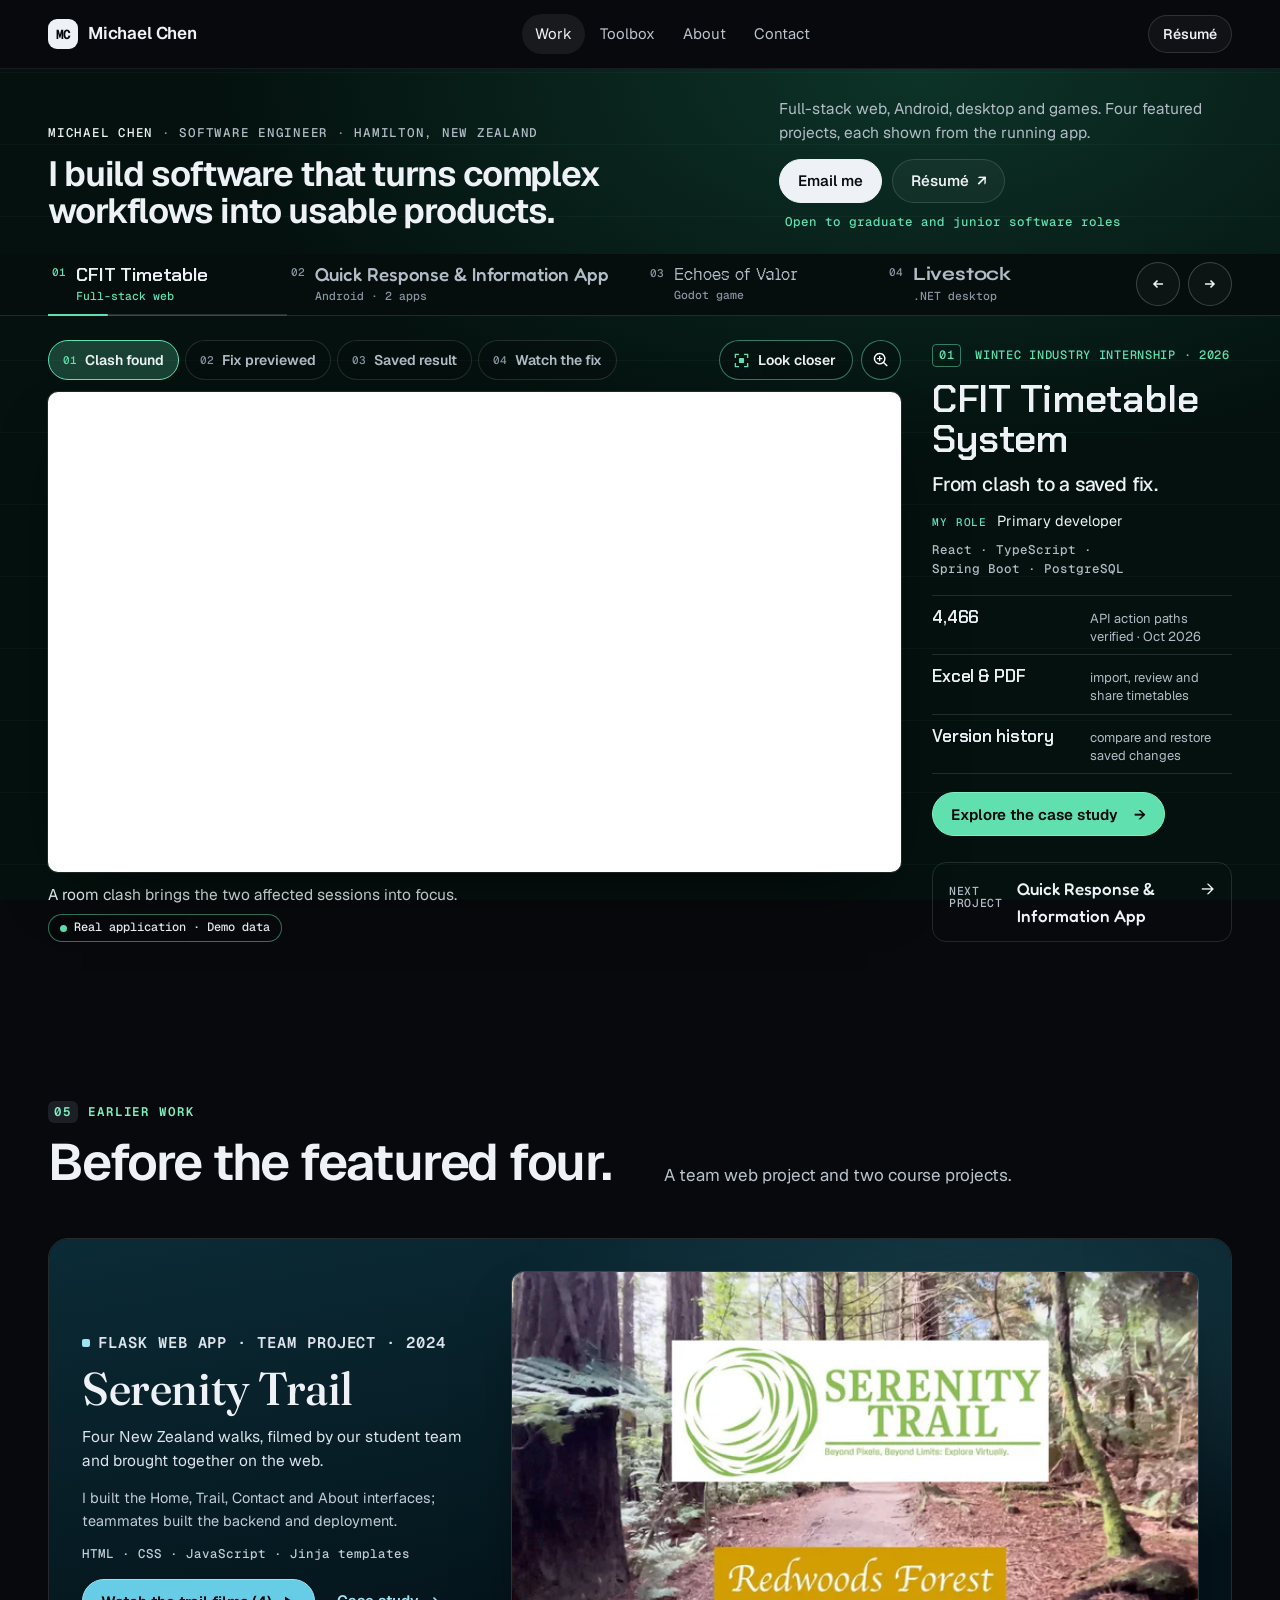
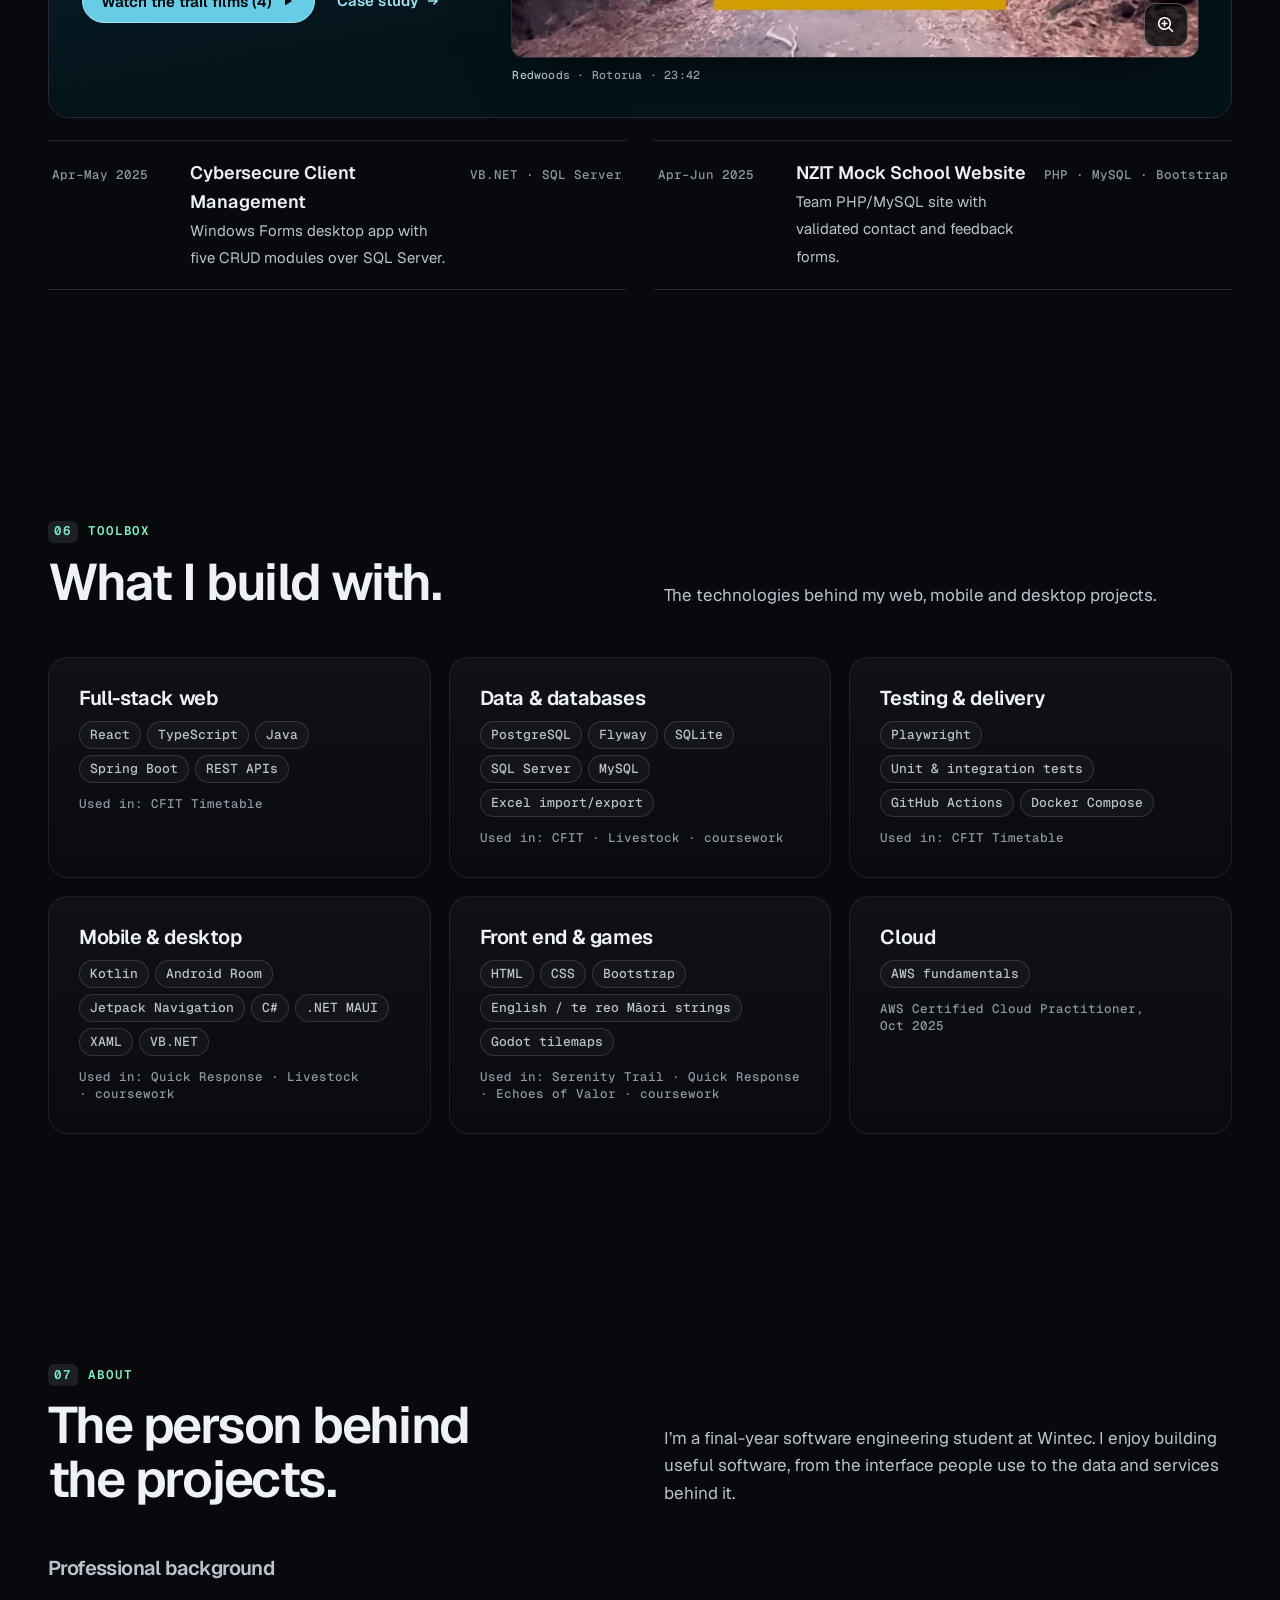
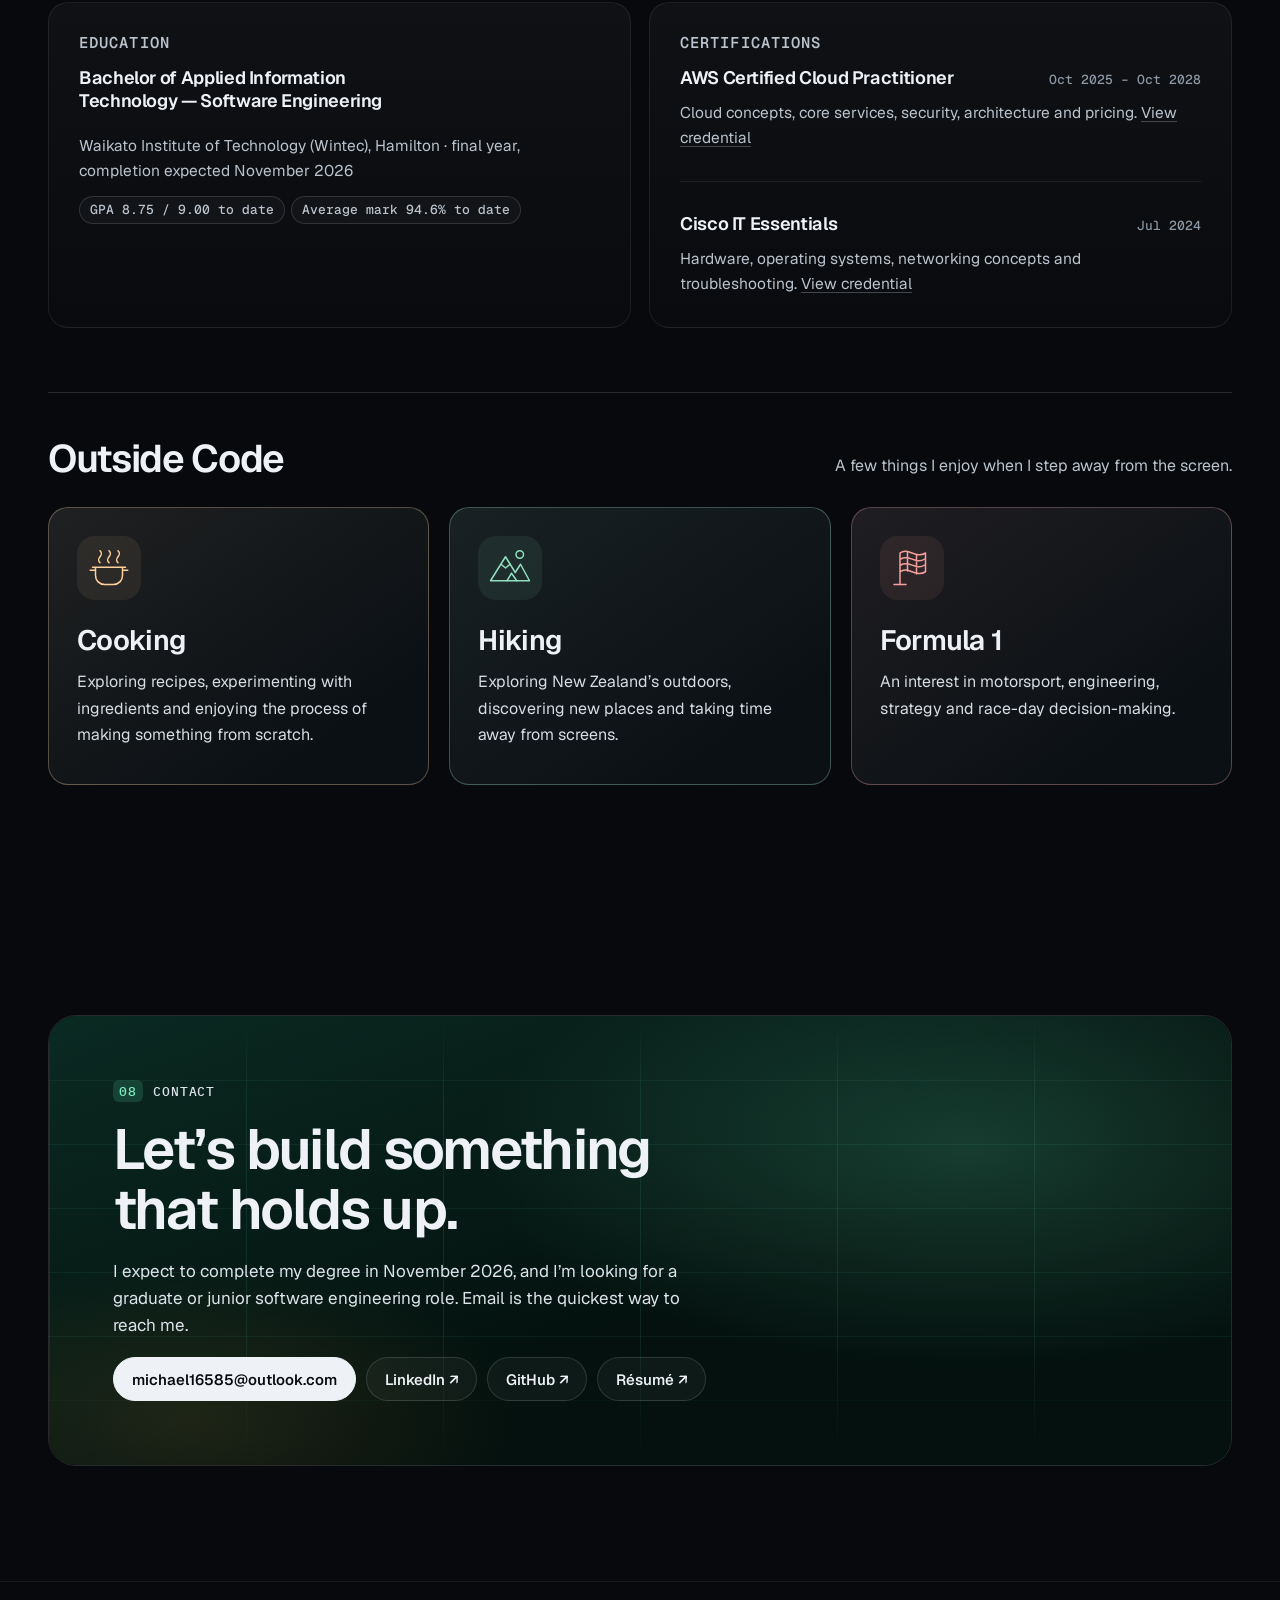
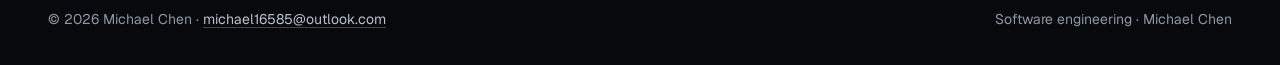
==== commit 1ff58a6d: "Present the portfolio through real software and restored Serenity pages Replace the old portfolio wi" ====
--- a/index.html
+++ b/index.html
@@ -1,410 +1,419 @@
-<!DOCTYPE html>
-<html lang="en">
-    <head>
-        <meta charset="utf-8">
-        <title>Michael Chen | Software Engineering Portfolio</title>
-        <meta content="width=device-width, initial-scale=1.0" name="viewport">
-        <meta content="Michael Chen, software engineering student, Android, web development, cloud, database systems" name="keywords">
-        <meta content="Portfolio for Michael Chen, a Software Engineering student based in Hamilton, New Zealand." name="description">
-
-        <!-- Google Fonts -->
-        <link href="https://fonts.googleapis.com/css2?family=Inter:wght@400;500;600;700;800&amp;display=swap" rel="stylesheet">
-
-        <!-- CSS Libraries -->
-        <link href="https://stackpath.bootstrapcdn.com/bootstrap/4.4.1/css/bootstrap.min.css" rel="stylesheet">
-        <link href="https://cdnjs.cloudflare.com/ajax/libs/font-awesome/5.10.0/css/all.min.css" rel="stylesheet">
-
-        <!-- Template Stylesheet -->
-        <link href="css/style.css" rel="stylesheet">
-    </head>
-
-    <body>
-        <header class="mobile-header">
-            <a href="#home" class="mobile-brand" aria-label="Go to home">
-                <span class="mobile-brand-avatar">MC</span>
-                <span class="mobile-brand-text">Michael Chen</span>
-            </a>
-
-            <button class="mobile-menu-toggle" type="button" aria-label="Open navigation menu" aria-expanded="false">
-                <span></span>
-                <span></span>
-                <span></span>
-            </button>
-        </header>
-
-        <div class="mobile-menu-overlay"></div>
-
-        <nav class="mobile-menu" aria-label="Mobile navigation">
-            <div class="mobile-menu-header">
-                <div>
-                    <span class="mobile-menu-avatar">MC</span>
-                    <h2>Michael Chen</h2>
-                    <p>Software Engineering Student</p>
-                </div>
-
-                <button class="mobile-menu-close" type="button" aria-label="Close navigation menu">
-                    <i class="fa fa-times"></i>
-                </button>
-            </div>
-
-            <div class="mobile-menu-links">
-                <a href="#home">Home</a>
-                <a href="#projects">Projects</a>
-                <a href="#skills">Skills</a>
-                <a href="#certifications">Certifications</a>
-                <a href="#interests">Interests</a>
-            </div>
-
-            <div class="mobile-menu-actions">
-                <a href="mailto:michael16585@outlook.com" aria-label="Email Michael" title="Email">
-                    <i class="fa fa-envelope"></i>
-                </a>
-                <a href="https://www.linkedin.com/in/zchen25/" target="_blank" rel="noopener noreferrer" aria-label="LinkedIn" title="LinkedIn">
-                    <i class="fab fa-linkedin-in"></i>
-                </a>
-                <a href="https://github.com/MichaelChen97" target="_blank" rel="noopener noreferrer" aria-label="GitHub" title="GitHub">
-                    <i class="fab fa-github"></i>
-                </a>
-                <a href="https://canva.link/0he2pc8nmqzb52h" target="_blank" rel="noopener noreferrer" aria-label="View CV" title="View CV">
-                    <i class="fa fa-file-alt"></i>
-                </a>
-            </div>
-        </nav>
-
-        <div class="wrapper">
-            <aside class="sidebar">
-                <div class="sidebar-header">
-                    <div class="profile-box">
-                        <div class="profile-avatar initials-avatar">MC</div>
-                        <h1>Michael Chen</h1>
-                        <p>Software Engineering Student</p>
-                    </div>
-                </div>
-                <div class="sidebar-content">
-                    <nav class="navbar navbar-expand-md bg-dark navbar-dark">
-                        <a href="#home" class="navbar-brand">Michael Chen</a>
-                        <button type="button" class="navbar-toggler" data-toggle="collapse" data-target="#navbarCollapse" aria-controls="navbarCollapse" aria-expanded="false" aria-label="Toggle navigation">
-                            <span class="navbar-toggler-icon"></span>
-                        </button>
-                        <div class="collapse navbar-collapse" id="navbarCollapse">
-                            <ul class="nav navbar-nav">
-                                <li class="nav-item">
-                                    <a class="nav-link" href="#home">Home<i class="fa fa-home"></i></a>
-                                </li>
-                                <li class="nav-item">
-                                    <a class="nav-link" href="#education">Education<i class="fa fa-graduation-cap"></i></a>
-                                </li>
-                                <li class="nav-item">
-                                    <a class="nav-link" href="#projects">Projects<i class="fa fa-code-branch"></i></a>
-                                </li>
-                                <li class="nav-item">
-                                    <a class="nav-link" href="#skills">Skills<i class="fa fa-layer-group"></i></a>
-                                </li>
-                                <li class="nav-item">
-                                    <a class="nav-link" href="#certifications">Certifications<i class="fa fa-certificate"></i></a>
-                                </li>
-                                <li class="nav-item">
-                                    <a class="nav-link" href="#interests">Interests<i class="fa fa-heart"></i></a>
-                                </li>
-                            </ul>
-                        </div>
-                    </nav>
-                </div>
-                <div class="sidebar-footer">
-                    <div class="sidebar-actions">
-                        <a class="sidebar-action" href="mailto:michael16585@outlook.com" aria-label="Email Michael" data-tooltip="Email">
-                            <i class="fa fa-envelope"></i>
-                        </a>
-                        <a class="sidebar-action" href="https://www.linkedin.com/in/zchen25/" target="_blank" rel="noopener noreferrer" aria-label="Open LinkedIn profile" data-tooltip="LinkedIn">
-                            <i class="fab fa-linkedin-in"></i>
-                        </a>
-                        <a class="sidebar-action" href="https://github.com/MichaelChen97" target="_blank" rel="noopener noreferrer" aria-label="Open GitHub profile" data-tooltip="GitHub">
-                            <i class="fab fa-github"></i>
-                        </a>
-                        <a class="sidebar-action" href="https://canva.link/0he2pc8nmqzb52h" target="_blank" rel="noopener noreferrer" aria-label="View resume" data-tooltip="Resume">
-                            <i class="fa fa-file-alt"></i>
-                        </a>
-                    </div>
-                </div>
-            </aside>
-
-            <main class="content">
-                <!-- Intro Start -->
-                <section class="intro section-panel" id="home">
-                    <div class="content-inner">
-                        <div class="intro-layout">
-                            <div class="intro-copy">
-                                <h1>Michael Chen</h1>
-                                <p>
-                                    Final-year Software Engineering student who enjoys learning new technologies through hands-on software projects. Experienced in Android prototyping, database-driven web applications, and cloud deployment. Motivated to apply technical skills in a real industry environment, learn from practical experience, and grow as a software engineer.
-                                </p>
-                            </div>
-                            <div class="intro-photo-panel">
-                                <img src="img/profile.png" alt="Michael Chen portrait" class="intro-photo">
-                            </div>
-                        </div>
-                    </div>
-                </section>
-                <!-- Intro End -->
-
-                <!-- Education Start -->
-                <section class="education section-panel" id="education">
-                    <div class="content-inner">
-                        <div class="content-header">
-                            <h2>Education</h2>
-                        </div>
-                        <article class="education-card">
-                            <p class="education-school">Waikato Institute of Technology (WINTEC)</p>
-                            <h3>Bachelor of Applied Information Technology – Software Engineering</h3>
-                            <div class="education-meta">
-                                <span>Expected Graduation: Nov 2026</span>
-                                <span>GPA: 8.75 / 9.00</span>
-                                <span>Average Mark: 94.6%</span>
-                            </div>
-                            <p class="education-areas">
-                                Relevant areas: Mobile app development, software engineering, database systems, web development, cloud fundamentals, cybersecurity.
-                            </p>
-                        </article>
-                    </div>
-                </section>
-                <!-- Education End -->
-
-                <!-- Projects Start -->
-                <section class="projects section-panel" id="projects">
-                    <div class="content-inner">
-                        <div class="content-header">
-                            <h2>Projects</h2>
-                        </div>
-                        <div class="work-grid project-index-grid">
-                            <a class="work-card project-index-card" href="project-awai.html">
-                                <span class="work-marker">01</span>
-                                <h3>AWAI Quick Response &amp; Information App</h3>
-                                <p>Android prototype for quick response, trusted contacts, information pages, quiz/result flows, and client feedback.</p>
-                                <div class="tech-tags tag-row">
-                                    <span>Kotlin</span>
-                                    <span>Android</span>
-                                    <span>MVVM</span>
-                                </div>
-                                <span class="project-link">View Details</span>
-                            </a>
-                            <a class="work-card project-index-card" href="project-serenity-trail.html">
-                                <span class="work-marker">02</span>
-                                <h3>Serenity Trail – Cloud-Deployed Web App</h3>
-                                <p>Cloud-deployed Flask web application with form submission, protected admin access, CI/CD, and custom domain setup.</p>
-                                <div class="tech-tags tag-row">
-                                    <span>Flask</span>
-                                    <span>Docker</span>
-                                    <span>CI/CD</span>
-                                </div>
-                                <span class="project-link">View Details</span>
-                            </a>
-                            <a class="work-card project-index-card" href="project-livestock.html">
-                                <span class="work-marker">03</span>
-                                <h3>Livestock Management App</h3>
-                                <p>Cross-platform .NET MAUI app for livestock records, calculations, filtering, sorting, and dashboard analysis.</p>
-                                <div class="tech-tags tag-row">
-                                    <span>.NET MAUI</span>
-                                    <span>SQLite</span>
-                                    <span>C#</span>
-                                </div>
-                                <span class="project-link">View Details</span>
-                            </a>
-                            <a class="work-card project-index-card" href="project-cybersecure-client-management.html">
-                                <span class="work-marker">04</span>
-                                <h3>Cybersecure Client Management System</h3>
-                                <p>Windows Forms and SQL Server desktop application with CRUD modules and relational database logic.</p>
-                                <div class="tech-tags tag-row">
-                                    <span>VB.NET</span>
-                                    <span>SQL Server</span>
-                                    <span>CRUD</span>
-                                </div>
-                                <span class="project-link">View Details</span>
-                            </a>
-                            <a class="work-card project-index-card" href="project-nzit.html">
-                                <span class="work-marker">05</span>
-                                <h3>NZIT Mock School Website</h3>
-                                <p>PHP and MySQL school website with contact, feedback, validation, and team-based full-stack development.</p>
-                                <div class="tech-tags tag-row">
-                                    <span>PHP</span>
-                                    <span>MySQL</span>
-                                    <span>Bootstrap</span>
-                                </div>
-                                <span class="project-link">View Details</span>
-                            </a>
-                        </div>
-                    </div>
-                </section>
-                <!-- Projects End -->
-
-                <!-- Skills Start -->
-                <section class="technical-focus section-panel" id="skills">
-                    <div class="content-inner">
-                        <div class="content-header">
-                            <h2>Technical Focus</h2>
-                        </div>
-                        <div class="focus-area-grid">
-                            <article class="skill-card">
-                                <i class="fa fa-mobile-alt"></i>
-                                <h3>Android Development</h3>
-                                <p>Kotlin, Android Studio, MVVM, Jetpack Navigation, ViewBinding, mobile-first UI prototyping, and user-centred refinement.</p>
-                            </article>
-                            <article class="skill-card">
-                                <i class="fa fa-cloud-upload-alt"></i>
-                                <h3>Cloud &amp; Web Deployment</h3>
-                                <p>Flask, Docker, GitHub Actions, SQLite, Tencent Cloud, custom domain configuration, and deployment troubleshooting.</p>
-                            </article>
-                            <article class="skill-card">
-                                <i class="fa fa-database"></i>
-                                <h3>Database Applications</h3>
-                                <p>SQL Server, MySQL, SQLite, CRUD workflows, relational data design, validation, stored procedures, views, and triggers.</p>
-                            </article>
-                            <article class="skill-card">
-                                <i class="fa fa-laptop-code"></i>
-                                <h3>Cross-platform &amp; Full-stack Development</h3>
-                                <p>.NET MAUI, C#, XAML, PHP, Bootstrap, repository/service layers, dashboard calculations, and team-based web development.</p>
-                            </article>
-                        </div>
-                    </div>
-                </section>
-                <!-- Skills End -->
-
-                <!-- Certifications Start -->
-                <section class="certifications section-panel" id="certifications">
-                    <div class="content-inner">
-                        <div class="content-header">
-                            <h2>Certifications &amp; Achievements</h2>
-                        </div>
-                        <div class="credential-list">
-                            <article class="credential-card credential-card-aws">
-                                <div class="credential-main">
-                                    <div class="credential-topline">
-                                        <div class="credential-logo credential-logo-aws">aws</div>
-                                        <div>
-                                            <p class="credential-provider">Amazon Web Services (AWS)</p>
-                                            <h3>AWS Certified Cloud Practitioner</h3>
-                                        </div>
-                                    </div>
-                                    <p class="credential-date">Issued Oct 2025 · Expires Oct 2028</p>
-                                    <p class="credential-description">
-                                        Foundational cloud certification covering AWS cloud concepts, core services, security, architecture, pricing, and support.
-                                    </p>
-                                    <div class="credential-skills">
-                                        <span>Amazon Web Services</span>
-                                        <span>AWS Cloud</span>
-                                        <span>Cloud Fundamentals</span>
-                                        <span>Security Basics</span>
-                                    </div>
-                                    <a class="credential-button" href="https://www.credly.com/badges/df271519-12dd-4d00-94e9-f208fef2c6bb/linked_in_profile" target="_blank" rel="noopener noreferrer">
-                                        View Credential
-                                        <i class="fa fa-external-link-alt"></i>
-                                    </a>
-                                </div>
-                                <div class="credential-badge-panel">
-                                    <img src="https://images.credly.com/images/00634f82-b07f-4bbd-a6bb-53de397fc3a6/image.png" alt="AWS Certified Cloud Practitioner badge" class="credential-badge credential-badge-hex">
-                                </div>
-                            </article>
-
-                            <article class="credential-card credential-card-cisco">
-                                <div class="credential-main">
-                                    <div class="credential-topline">
-                                        <div class="credential-logo credential-logo-cisco">cisco</div>
-                                        <div>
-                                            <p class="credential-provider">Cisco</p>
-                                            <h3>IT Essentials</h3>
-                                        </div>
-                                    </div>
-                                    <p class="credential-date">Issued Jul 2024</p>
-                                    <p class="credential-description">
-                                        Student-level credential covering computer hardware, operating systems, networking concepts, mobile devices, troubleshooting, and IT support responsibilities.
-                                    </p>
-                                    <div class="credential-skills">
-                                        <span>Computer Hardware</span>
-                                        <span>Operating Systems</span>
-                                        <span>Networking Concepts</span>
-                                        <span>Troubleshooting</span>
-                                        <span>IT Support</span>
-                                    </div>
-                                    <a class="credential-button" href="https://www.credly.com/badges/3d8f6fc7-cce5-494a-9251-8bd614f29f31" target="_blank" rel="noopener noreferrer">
-                                        View Credential
-                                        <i class="fa fa-external-link-alt"></i>
-                                    </a>
-                                </div>
-                                <div class="credential-badge-panel">
-                                    <img src="https://images.credly.com/images/04e8034c-81f5-4f7f-ab23-e8b428c31ce9/ITE.png" alt="Cisco IT Essentials badge" class="credential-badge">
-                                </div>
-                            </article>
-                        </div>
-                    </div>
-                </section>
-                <!-- Certifications End -->
-
-                <!-- Interests Start -->
-                <section class="interests section-panel" id="interests">
-                    <div class="content-inner">
-                        <div class="content-header">
-                            <h2>Interests</h2>
-                        </div>
-                        <div class="interest-image-grid">
-                            <article class="interest-image-card">
-                                <div class="interest-image-wrap">
-                                    <img src="img/interests-cooking.jpg" alt="Cooking" class="interest-image">
-                                </div>
-                                <div class="interest-card-body">
-                                    <h3>Cooking</h3>
-                                    <p>I enjoy cooking simple meals as a way to reset, experiment, and stay balanced during busy study periods.</p>
-                                </div>
-                            </article>
-
-                            <article class="interest-image-card">
-                                <div class="interest-image-wrap">
-                                    <img src="img/interests-hiking.avif" alt="Hiking" class="interest-image">
-                                </div>
-                                <div class="interest-card-body">
-                                    <h3>Hiking</h3>
-                                    <p>I like hiking and short outdoor trips because they help me slow down, clear my head, and recharge.</p>
-                                </div>
-                            </article>
-
-                            <article class="interest-image-card">
-                                <div class="interest-image-wrap">
-                                    <img src="img/interests-f1.webp" alt="Formula 1 racing interest" class="interest-image">
-                                </div>
-                                <div class="interest-card-body">
-                                    <h3>Formula 1</h3>
-                                    <p>I recently started following Formula 1 and enjoy the mix of strategy, engineering, teamwork, and race-day pressure.</p>
-                                </div>
-                            </article>
-                        </div>
-                    </div>
-                </section>
-                <!-- Interests End -->
-
-                <!-- Footer Start -->
-                <footer class="footer">
-                    <div class="content-inner">
-                        <div class="row align-items-center">
-                            <div class="col-md-6">
-                                <p>&copy; 2026 Michael Chen</p>
-                            </div>
-                            <div class="col-md-6">
-                                <p>Static portfolio based on HTML Codex resume-2</p>
-                            </div>
-                        </div>
-                    </div>
-                </footer>
-                <!-- Footer End -->
-            </main>
-        </div>
-
-        <!-- Back to Top -->
-        <a href="#" class="back-to-top" aria-label="Back to top"><i class="fa fa-angle-double-up"></i></a>
-
-        <!-- JavaScript Libraries -->
-        <script src="https://code.jquery.com/jquery-3.4.1.min.js"></script>
-        <script src="https://stackpath.bootstrapcdn.com/bootstrap/4.4.1/js/bootstrap.bundle.min.js"></script>
-        <script src="lib/easing/easing.min.js"></script>
-
-        <!-- Template Javascript -->
-        <script src="js/main.js"></script>
-    </body>
+<!doctype html>
+<html lang="en-NZ">
+<head>
+  <meta charset="utf-8">
+  <meta name="viewport" content="width=device-width, initial-scale=1">
+  <title>Michael Chen — Software Engineer</title>
+  <meta name="description" content="Michael Chen, final-year software engineering student at Wintec in Hamilton, New Zealand. Case studies from real, running apps: the CFIT Timetable System, the Quick Response &amp; Information App Android apps (AWAI project), the Echoes of Valor Godot game and a .NET MAUI livestock app.">
+  <meta name="theme-color" content="#07090c">
+  <link rel="canonical" href="https://michaelchen97.github.io/">
+  <meta property="og:type" content="website">
+  <meta property="og:site_name" content="Michael Chen — Software Engineer">
+  <meta property="og:title" content="Michael Chen — Software Engineer">
+  <meta property="og:description" content="I build software that turns complex workflows into usable products. Four featured projects, each shown from the running app.">
+  <meta property="og:url" content="https://michaelchen97.github.io/">
+  <meta property="og:image" content="https://michaelchen97.github.io/assets/og/og-index.jpg">
+  <meta property="og:image:width" content="1200">
+  <meta property="og:image:height" content="630">
+  <meta property="og:image:alt" content="Michael Chen, software engineer: a CFIT Timetable fix preview from the real app">
+  <meta name="twitter:card" content="summary_large_image">
+  <meta name="twitter:image" content="https://michaelchen97.github.io/assets/og/og-index.jpg">
+  <link rel="preload" href="assets/fonts/Geist-Variable.woff2" as="font" type="font/woff2" crossorigin>
+  <script>document.documentElement.classList.add("js")</script>
+  <link rel="stylesheet" href="assets/css/site.css">
+  <link rel="icon" href="data:image/svg+xml,%3Csvg xmlns='http://www.w3.org/2000/svg' viewBox='0 0 32 32'%3E%3Crect width='32' height='32' rx='8' fill='%23eef2f6'/%3E%3Ctext x='16' y='21' font-family='monospace' font-size='13' font-weight='700' text-anchor='middle' fill='%2307090c'%3EMC%3C/text%3E%3C/svg%3E">
+</head>
+
+<body class="home">
+<a class="skip" href="#main">Skip to content</a>
+<header class="site-header">
+  <div class="wrap">
+    <a class="brand" href="./"><span class="brand-mark" aria-hidden="true">MC</span><span>Michael Chen</span><span class="sr-only">, home</span></a>
+    <nav class="nav" id="site-nav" aria-label="Primary">
+      <a href="./#work" data-nav="work">Work</a>
+      <a href="./#toolbox" data-nav="toolbox">Toolbox</a>
+      <a href="./#about" data-nav="about">About</a>
+      <a href="./#contact" data-nav="contact">Contact</a>
+    </nav>
+    <div class="header-actions">
+      <a class="btn btn-sm header-cta" href="https://canva.link/l92zh4dfmt63nav" target="_blank" rel="noopener noreferrer">Résumé<span class="sr-only"> (opens in a new tab)</span></a>
+      <button class="btn btn-sm nav-toggle" type="button" aria-controls="site-nav" aria-expanded="false">Menu</button>
+    </div>
+  </div>
+</header>
+
+<script type="application/ld+json">{"@context":"https://schema.org","@type":"Person","name":"Michael Chen","jobTitle":"Software Engineering Student","affiliation":{"@type":"CollegeOrUniversity","name":"Waikato Institute of Technology (Wintec)"},"address":{"@type":"PostalAddress","addressLocality":"Hamilton","addressCountry":"NZ"},"url":"https://michaelchen97.github.io/","sameAs":["https://github.com/MichaelChen97","https://www.linkedin.com/in/zchen25/"]}</script>
+<main id="main">
+<script>(function(r){var m={cfit:"cfit",awhina:"awhina",awai:"awhina",echoes:"echoes",livestock:"livestock"},h="";try{h=decodeURIComponent(location.hash.slice(1)).toLowerCase()}catch(e){}var s=history.state,k="";try{k=sessionStorage.getItem("mc-atlas")||""}catch(e){}r.dataset.w=m[h]||(s&&m[s.w])||m[k]||"cfit"})(document.documentElement)</script>
+<div class="sky" aria-hidden="true"><i class="sky-cfit"></i><i class="sky-awhina"></i><i class="sky-echoes"></i><i class="sky-livestock"></i></div>
+<div class="ax">
+<section class="ax-id" aria-labelledby="id-h">
+  <div class="id-main">
+    <p class="id-who"><span class="id-name">Michael Chen</span> <span class="id-sep" aria-hidden="true">·</span> Software engineer <span class="id-sep" aria-hidden="true">·</span> Hamilton, New Zealand</p>
+    <h1 id="id-h">I build software that turns complex workflows into usable products.</h1>
+  </div>
+  <div class="id-side">
+    <p class="id-lede">Full-stack web, Android, desktop and games. Four featured projects, each shown from the running app.</p>
+    <div class="id-act"><a class="btn btn-primary" href="mailto:michael16585@outlook.com" data-email>Email me</a><a class="btn" href="https://canva.link/l92zh4dfmt63nav" target="_blank" rel="noopener noreferrer">Résumé <span aria-hidden="true">↗</span><span class="sr-only"> (opens in a new tab)</span></a><span class="id-open">Open to graduate and junior software roles</span></div>
+  </div>
+</section>
+
+<section class="atlas" id="work" aria-label="Featured projects">
+  <div class="bar">
+    <div class="bar-in">
+      <nav class="ax-tabs" aria-label="Featured projects">
+        <a class="ax-tab w-cfit" id="t-cfit" href="#cfit" data-w="cfit"><span class="t-n">01</span><span class="t-nm f-cfit"><span class="t-long">CFIT Timetable</span><span class="t-short" aria-hidden="true">CFIT</span></span><span class="t-k">Full-stack web</span></a>
+        <a class="ax-tab w-awhina" id="t-awhina" href="#awhina" data-w="awhina"><span class="t-n">02</span><span class="t-nm f-awhina t-two"><span>Quick Response &amp;</span> <span>Information App</span></span><span class="t-k">Android · 2 apps</span></a>
+        <a class="ax-tab w-echoes" id="t-echoes" href="#echoes" data-w="echoes"><span class="t-n">03</span><span class="t-nm f-echoes"><span class="t-long">Echoes of Valor</span><span class="t-short" aria-hidden="true">Echoes</span></span><span class="t-k">Godot game</span></a>
+        <a class="ax-tab w-livestock" id="t-livestock" href="#livestock" data-w="livestock"><span class="t-n">04</span><span class="t-nm f-livestock"><span class="t-long">Livestock</span><span class="t-short" aria-hidden="true">Livestock</span></span><span class="t-k">.NET desktop</span></a>
+        <span class="ind" aria-hidden="true"><span class="ind-fill"></span></span>
+      </nav>
+      <div class="bar-ctl">
+        <button class="round" type="button" data-d="-1" aria-label="Previous project"><svg viewBox="0 0 16 16" aria-hidden="true"><path d="M13 8H4M7.5 4.5 4 8l3.5 3.5" fill="none" stroke="currentColor" stroke-width="1.6"/></svg></button>
+        <button class="round" type="button" data-d="1" aria-label="Next project"><svg viewBox="0 0 16 16" aria-hidden="true"><path d="M3 8h9M8.5 4.5 12 8l-3.5 3.5" fill="none" stroke="currentColor" stroke-width="1.6"/></svg></button>
+      </div>
+    </div>
+  </div>
+  <div class="ax-worlds">
+  <div class="ax-world w-cfit" id="cfit" data-w="cfit">
+    <section class="pv pv--cfit" id="pv-cfit" data-pv="cfit" data-pv-states="clash fix saved live" data-pv-initial="clash" data-pv-current-state="clash" data-pv-settled="true" aria-labelledby="h-cfit">
+      <div class="pv-grid">
+      <div class="pv-main">
+      <div class="cf-bar"><div class="pv-ctl pv-ctl--segmented cf-steps" role="group" aria-label="CFIT workflow steps" data-pv-group><button type="button" class="pv-ctl-b" data-pv-state="clash" aria-pressed="true"><span class="pv-ctl-n" aria-hidden="true">01</span><span class="pv-ctl-l">Clash found</span><span class="cf-short" aria-hidden="true">Clash</span></button><button type="button" class="pv-ctl-b" data-pv-state="fix" aria-pressed="false"><span class="pv-ctl-n" aria-hidden="true">02</span><span class="pv-ctl-l">Fix previewed</span><span class="cf-short" aria-hidden="true">Fix</span></button><button type="button" class="pv-ctl-b" data-pv-state="saved" aria-pressed="false"><span class="pv-ctl-n" aria-hidden="true">03</span><span class="pv-ctl-l">Saved result</span><span class="cf-short" aria-hidden="true">Saved</span></button><button type="button" class="pv-ctl-b" data-pv-state="live" aria-pressed="false"><span class="pv-ctl-n" aria-hidden="true">04</span><span class="pv-ctl-l">Watch the fix</span><span class="cf-short" aria-hidden="true">Live</span></button></div><div class="cf-tools"><button type="button" class="cf-look is-cur" data-pv-for="clash fix saved" aria-pressed="false"><svg viewBox="0 0 20 20" aria-hidden="true" focusable="false"><path d="M2 2h5v1.6H3.6V7H2zm11 0h5v5h-1.6V3.6H13zM2 13h1.6v3.4H7V18H2zm14.4 0H18v5h-5v-1.6h3.4z" fill="currentColor"/><rect x="7" y="7" width="6" height="6" rx="1" fill="currentColor"/></svg><span>Look closer</span></button><button type="button" class="pv-zoom cf-zoom-bar is-cur" data-pv-for="clash" data-zoom data-full="assets/media/cfit/CF-S17-3840.webp" data-caption="A room clash brings the two affected sessions into focus." data-alt="CFIT validation findings for Version 2: Room double-booked (1), TW0.HUB is double-booked on Monday 08:00–10:00 (weeks 29–36, 39–46) for DSAI704 with INDP703. Below it, the Monday grid by Stage, where DSAI704 and INDP703 both carry a WARNING badge in Stage S5." data-group="home-cfit" aria-label="View full size: CFIT clash found, the whole screen" title="View the whole screen at full size"><svg viewBox="0 0 20 20" aria-hidden="true" focusable="false"><path d="M8.5 3.5a5 5 0 1 0 0 10 5 5 0 0 0 0-10Zm0-1.5a6.5 6.5 0 0 1 5.2 10.4l3.8 3.8-1.1 1.1-3.8-3.8A6.5 6.5 0 1 1 8.5 2Zm-.75 3.5h1.5v2.25h2.25v1.5H9.25v2.25h-1.5V9.25H5.5v-1.5h2.25z" fill="currentColor"/></svg></button><button type="button" class="pv-zoom cf-zoom-bar" data-pv-for="fix" data-zoom data-full="assets/media/cfit/CF-S07-3700.webp" data-caption="Preview a coordinated three-session fix before applying it." data-alt="CFIT fix preview. A banner reads: Move DSAI704 from Mon 08:00–10:00 to Thu 13:00–15:00, NSEC705 from Thu 13:00–15:00 to Tue 10:00–12:00 and SWDV603 A from TW0.HUB to TW1.L1. Fixes 1 problem, creates none. Preview only: nothing is saved until you click Apply. Below it, the Thursday grid shows DSAI704 selected at 13:00–15:00 in Stage S5, beside a dashed box for NSEC705's old slot." data-group="home-cfit" aria-label="View full size: CFIT fix previewed, the whole screen" title="View the whole screen at full size"><svg viewBox="0 0 20 20" aria-hidden="true" focusable="false"><path d="M8.5 3.5a5 5 0 1 0 0 10 5 5 0 0 0 0-10Zm0-1.5a6.5 6.5 0 0 1 5.2 10.4l3.8 3.8-1.1 1.1-3.8-3.8A6.5 6.5 0 1 1 8.5 2Zm-.75 3.5h1.5v2.25h2.25v1.5H9.25v2.25h-1.5V9.25H5.5v-1.5h2.25z" fill="currentColor"/></svg></button><button type="button" class="pv-zoom cf-zoom-bar" data-pv-for="saved" data-zoom data-full="assets/media/cfit/CF-S18-3840.webp" data-caption="The fix is saved as Version 3, with no remaining findings." data-alt="CFIT after Apply: 2026 S2, Version 3, Editing; 0 findings, Current and clean; Saved, Unsaved changes: 0, Planning warnings: 0. Below, the Monday grid by Stage shows INDP703 alone in TW0.HUB at 08:00–10:00, with no warning." data-group="home-cfit" aria-label="View full size: CFIT saved result, the whole screen" title="View the whole screen at full size"><svg viewBox="0 0 20 20" aria-hidden="true" focusable="false"><path d="M8.5 3.5a5 5 0 1 0 0 10 5 5 0 0 0 0-10Zm0-1.5a6.5 6.5 0 0 1 5.2 10.4l3.8 3.8-1.1 1.1-3.8-3.8A6.5 6.5 0 1 1 8.5 2Zm-.75 3.5h1.5v2.25h2.25v1.5H9.25v2.25h-1.5V9.25H5.5v-1.5h2.25z" fill="currentColor"/></svg></button></div></div><div class="pv-stage cf-stage"><figure class="pv-pane cf-fig is-cur" data-pv-for="clash" data-cf-r="0.7299 0.1667 0.2723 0.2921"><div class="cf-view" style="--ar:2240/1260"><div class="pv-media cf-media" style="--ar:2240/1260"><a class="pv-shot cf-shot" href="assets/media/cfit/CF-S17-3840.webp" data-zoom data-full="assets/media/cfit/CF-S17-3840.webp" data-caption="A room clash brings the two affected sessions into focus." data-alt="CFIT validation findings for Version 2: Room double-booked (1), TW0.HUB is double-booked on Monday 08:00–10:00 (weeks 29–36, 39–46) for DSAI704 with INDP703. Below it, the Monday grid by Stage, where DSAI704 and INDP703 both carry a WARNING badge in Stage S5." data-group="home-cfit" aria-label="View full size: CFIT clash found, the whole screen"><picture><img data-pv-main class="cf-frame" src="assets/media/cfit/CF-S17f-1280.webp" srcset="assets/media/cfit/CF-S17f-960.webp 960w, assets/media/cfit/CF-S17f-1280.webp 1280w, assets/media/cfit/CF-S17f-2240.webp 2240w" sizes="(min-width: 1180px) 1020px, calc(100vw - 32px)" width="2240" height="1260" alt="CFIT validation findings for Version 2: Room double-booked (1), TW0.HUB is double-booked on Monday 08:00–10:00 (weeks 29–36, 39–46) for DSAI704 with INDP703. Below it, the Monday grid by Stage, where DSAI704 and INDP703 both carry a WARNING badge in Stage S5." loading="lazy" fetchpriority="high" decoding="async"></picture></a></div><div class="cf-row"><p class="cf-row-t"><span class="cf-row-k">Close-up</span> Stage S5, Monday 08:00–10:00</p><button type="button" class="pv-zoom cf-zoom-row" data-zoom data-full="assets/media/cfit/CF-S17-3840.webp" data-caption="A room clash brings the two affected sessions into focus." data-alt="CFIT validation findings for Version 2: Room double-booked (1), TW0.HUB is double-booked on Monday 08:00–10:00 (weeks 29–36, 39–46) for DSAI704 with INDP703. Below it, the Monday grid by Stage, where DSAI704 and INDP703 both carry a WARNING badge in Stage S5." data-group="home-cfit" aria-label="View full size: CFIT clash found, the whole screen"><svg viewBox="0 0 20 20" aria-hidden="true" focusable="false"><path d="M8.5 3.5a5 5 0 1 0 0 10 5 5 0 0 0 0-10Zm0-1.5a6.5 6.5 0 0 1 5.2 10.4l3.8 3.8-1.1 1.1-3.8-3.8A6.5 6.5 0 1 1 8.5 2Zm-.75 3.5h1.5v2.25h2.25v1.5H9.25v2.25h-1.5V9.25H5.5v-1.5h2.25z" fill="currentColor"/></svg><span class="cf-zoom-t">Whole screen</span></button></div><div class="cf-closer" id="cf-closer-clash" style="--dw:610;--dh:368"><div class="cf-closer-bg" aria-hidden="true"></div><a class="cf-detail" href="assets/media/cfit/CF-S17-3840.webp" data-zoom data-full="assets/media/cfit/CF-S17-3840.webp" data-caption="A room clash brings the two affected sessions into focus." data-alt="Close-up of Stage S5 on Monday: DSAI704 Applied Cloud Analytics and INDP703 Industry Cloud Masterclass, both 08:00–10:00 in TW0.HUB, both flagged WARNING." data-group="home-cfit" aria-label="View full size: CFIT clash found, the whole screen"><img class="cf-detail-img" src="assets/media/cfit/CF-S17d-610.webp" width="610" height="368" alt="Close-up of Stage S5 on Monday: DSAI704 Applied Cloud Analytics and INDP703 Industry Cloud Masterclass, both 08:00–10:00 in TW0.HUB, both flagged WARNING." loading="lazy" decoding="async"></a><div class="cf-ctx"><div class="cf-map" role="img" aria-label="Where the close-up sits: the whole screen, with the main view and the close-up outlined"><img src="assets/media/cfit/CF-S17-640.webp" width="640" height="360" alt="" loading="lazy" decoding="async"><svg viewBox="0 0 3840 2160" preserveAspectRatio="none" aria-hidden="true" focusable="false"><rect class="cf-map-f" x="160" y="690" width="2240" height="1260"/><rect class="cf-map-d" x="1795" y="900" width="610" height="368"/></svg></div><p class="cf-ctx-t"><span class="cf-row-k">Close-up</span> Stage S5, Monday 08:00–10:00<span class="cf-ctx-s">On the whole screen: dashed, the main view; orange, this close-up.</span></p><button type="button" class="cf-back">Show full screen</button></div></div></div><figcaption class="pv-cap"><p class="pv-cap-t">A room clash brings the two affected sessions into focus.</p><div class="pv-prov"><p class="pv-pill">Real application · Demo data</p></div></figcaption></figure><figure class="pv-pane cf-fig" data-pv-for="fix" data-cf-r="0.7292 0.6641 0.2177 0.1992"><div class="cf-view" style="--ar:2784/1566"><div class="pv-media cf-media" style="--ar:2784/1566"><a class="pv-shot cf-shot" href="assets/media/cfit/CF-S07-3700.webp" data-zoom data-full="assets/media/cfit/CF-S07-3700.webp" data-caption="Preview a coordinated three-session fix before applying it." data-alt="CFIT fix preview. A banner reads: Move DSAI704 from Mon 08:00–10:00 to Thu 13:00–15:00, NSEC705 from Thu 13:00–15:00 to Tue 10:00–12:00 and SWDV603 A from TW0.HUB to TW1.L1. Fixes 1 problem, creates none. Preview only: nothing is saved until you click Apply. Below it, the Thursday grid shows DSAI704 selected at 13:00–15:00 in Stage S5, beside a dashed box for NSEC705's old slot." data-group="home-cfit" aria-label="View full size: CFIT fix previewed, the whole screen"><picture><source type="image/avif" srcset="assets/media/cfit/CF-C02_fix-preview_1280.avif 1280w, assets/media/cfit/CF-C02_fix-preview_1920.avif 1920w, assets/media/cfit/CF-C02_fix-preview_2560.avif 2560w" sizes="(min-width: 1180px) 1020px, calc(100vw - 32px)"><img data-pv-main class="cf-frame" src="assets/media/cfit/CF-C02_fix-preview_1280.webp" srcset="assets/media/cfit/CF-C02_fix-preview_1280.webp 1280w, assets/media/cfit/CF-C02_fix-preview_1920.webp 1920w, assets/media/cfit/CF-C02_fix-preview_2560.webp 2560w, assets/media/cfit/CF-C02_fix-preview_2784.webp 2784w" sizes="(min-width: 1180px) 1020px, calc(100vw - 32px)" width="2784" height="1566" alt="CFIT fix preview. A banner reads: Move DSAI704 from Mon 08:00–10:00 to Thu 13:00–15:00, NSEC705 from Thu 13:00–15:00 to Tue 10:00–12:00 and SWDV603 A from TW0.HUB to TW1.L1. Fixes 1 problem, creates none. Preview only: nothing is saved until you click Apply. Below it, the Thursday grid shows DSAI704 selected at 13:00–15:00 in Stage S5, beside a dashed box for NSEC705's old slot." loading="lazy" decoding="async"></picture></a></div><div class="cf-row"><p class="cf-row-t"><span class="cf-row-k">Close-up</span> Stage S5, Thursday 13:00–15:00</p><button type="button" class="pv-zoom cf-zoom-row" data-zoom data-full="assets/media/cfit/CF-S07-3700.webp" data-caption="Preview a coordinated three-session fix before applying it." data-alt="CFIT fix preview. A banner reads: Move DSAI704 from Mon 08:00–10:00 to Thu 13:00–15:00, NSEC705 from Thu 13:00–15:00 to Tue 10:00–12:00 and SWDV603 A from TW0.HUB to TW1.L1. Fixes 1 problem, creates none. Preview only: nothing is saved until you click Apply. Below it, the Thursday grid shows DSAI704 selected at 13:00–15:00 in Stage S5, beside a dashed box for NSEC705's old slot." data-group="home-cfit" aria-label="View full size: CFIT fix previewed, the whole screen"><svg viewBox="0 0 20 20" aria-hidden="true" focusable="false"><path d="M8.5 3.5a5 5 0 1 0 0 10 5 5 0 0 0 0-10Zm0-1.5a6.5 6.5 0 0 1 5.2 10.4l3.8 3.8-1.1 1.1-3.8-3.8A6.5 6.5 0 1 1 8.5 2Zm-.75 3.5h1.5v2.25h2.25v1.5H9.25v2.25h-1.5V9.25H5.5v-1.5h2.25z" fill="currentColor"/></svg><span class="cf-zoom-t">Whole screen</span></button></div><div class="cf-closer" id="cf-closer-fix" style="--dw:606;--dh:312"><div class="cf-closer-bg" aria-hidden="true"></div><a class="cf-detail" href="assets/media/cfit/CF-S07-3700.webp" data-zoom data-full="assets/media/cfit/CF-S07-3700.webp" data-caption="Preview a coordinated three-session fix before applying it." data-alt="Close-up of Stage S5 on Thursday: DSAI704 Applied Cloud Analytics previewed at 13:00–15:00 in TW0.HUB and marked SELECTED, beside the dashed outline of NSEC705's old slot." data-group="home-cfit" aria-label="View full size: CFIT fix previewed, the whole screen"><img class="cf-detail-img" src="assets/media/cfit/CF-S07d-606.webp" width="606" height="312" alt="Close-up of Stage S5 on Thursday: DSAI704 Applied Cloud Analytics previewed at 13:00–15:00 in TW0.HUB and marked SELECTED, beside the dashed outline of NSEC705's old slot." loading="lazy" decoding="async"></a><div class="cf-ctx"><div class="cf-map" role="img" aria-label="Where the close-up sits: the whole screen, with the main view and the close-up outlined"><img src="assets/media/cfit/CF-S07-640.webp" width="640" height="365" alt="" loading="lazy" decoding="async"><svg viewBox="0 0 3700 2112" preserveAspectRatio="none" aria-hidden="true" focusable="false"><rect class="cf-map-f" x="0" y="0" width="2784" height="1566"/><rect class="cf-map-d" x="2030" y="1040" width="606" height="312"/></svg></div><p class="cf-ctx-t"><span class="cf-row-k">Close-up</span> Stage S5, Thursday 13:00–15:00<span class="cf-ctx-s">On the whole screen: dashed, the main view; orange, this close-up.</span></p><button type="button" class="cf-back">Show full screen</button></div></div></div><figcaption class="pv-cap"><p class="pv-cap-t">Preview a coordinated three-session fix before applying it.</p><div class="pv-prov"><p class="pv-pill">Real application · Demo data</p></div></figcaption></figure><figure class="pv-pane cf-fig" data-pv-for="saved" data-cf-r="0.731 0.2578 0.2378 0.255"><div class="cf-view" style="--ar:2565/1443"><div class="pv-media cf-media" style="--ar:2565/1443"><a class="pv-shot cf-shot" href="assets/media/cfit/CF-S18-3840.webp" data-zoom data-full="assets/media/cfit/CF-S18-3840.webp" data-caption="The fix is saved as Version 3, with no remaining findings." data-alt="CFIT after Apply: 2026 S2, Version 3, Editing; 0 findings, Current and clean; Saved, Unsaved changes: 0, Planning warnings: 0. Below, the Monday grid by Stage shows INDP703 alone in TW0.HUB at 08:00–10:00, with no warning." data-group="home-cfit" aria-label="View full size: CFIT saved result, the whole screen"><picture><img data-pv-main class="cf-frame" src="assets/media/cfit/CF-S18f-1280.webp" srcset="assets/media/cfit/CF-S18f-960.webp 960w, assets/media/cfit/CF-S18f-1280.webp 1280w, assets/media/cfit/CF-S18f-2565.webp 2565w" sizes="(min-width: 1180px) 1020px, calc(100vw - 32px)" width="2565" height="1443" alt="CFIT after Apply: 2026 S2, Version 3, Editing; 0 findings, Current and clean; Saved, Unsaved changes: 0, Planning warnings: 0. Below, the Monday grid by Stage shows INDP703 alone in TW0.HUB at 08:00–10:00, with no warning." loading="lazy" decoding="async"></picture></a></div><div class="cf-row"><p class="cf-row-t"><span class="cf-row-k">Close-up</span> Stage S5, Monday 08:00–10:00</p><button type="button" class="pv-zoom cf-zoom-row" data-zoom data-full="assets/media/cfit/CF-S18-3840.webp" data-caption="The fix is saved as Version 3, with no remaining findings." data-alt="CFIT after Apply: 2026 S2, Version 3, Editing; 0 findings, Current and clean; Saved, Unsaved changes: 0, Planning warnings: 0. Below, the Monday grid by Stage shows INDP703 alone in TW0.HUB at 08:00–10:00, with no warning." data-group="home-cfit" aria-label="View full size: CFIT saved result, the whole screen"><svg viewBox="0 0 20 20" aria-hidden="true" focusable="false"><path d="M8.5 3.5a5 5 0 1 0 0 10 5 5 0 0 0 0-10Zm0-1.5a6.5 6.5 0 0 1 5.2 10.4l3.8 3.8-1.1 1.1-3.8-3.8A6.5 6.5 0 1 1 8.5 2Zm-.75 3.5h1.5v2.25h2.25v1.5H9.25v2.25h-1.5V9.25H5.5v-1.5h2.25z" fill="currentColor"/></svg><span class="cf-zoom-t">Whole screen</span></button></div><div class="cf-closer" id="cf-closer-saved" style="--dw:610;--dh:368"><div class="cf-closer-bg" aria-hidden="true"></div><a class="cf-detail" href="assets/media/cfit/CF-S18-3840.webp" data-zoom data-full="assets/media/cfit/CF-S18-3840.webp" data-caption="The fix is saved as Version 3, with no remaining findings." data-alt="Close-up of Stage S5 on Monday after the fix: INDP703 Industry Cloud Masterclass, 08:00–10:00 in TW0.HUB, with no warning, next to SWDV701 in HB1.05. DSAI704 is no longer on Monday." data-group="home-cfit" aria-label="View full size: CFIT saved result, the whole screen"><img class="cf-detail-img" src="assets/media/cfit/CF-S18d-610.webp" width="610" height="368" alt="Close-up of Stage S5 on Monday after the fix: INDP703 Industry Cloud Masterclass, 08:00–10:00 in TW0.HUB, with no warning, next to SWDV701 in HB1.05. DSAI704 is no longer on Monday." loading="lazy" decoding="async"></a><div class="cf-ctx"><div class="cf-map" role="img" aria-label="Where the close-up sits: the whole screen, with the main view and the close-up outlined"><img src="assets/media/cfit/CF-S18-640.webp" width="640" height="360" alt="" loading="lazy" decoding="async"><svg viewBox="0 0 3840 2160" preserveAspectRatio="none" aria-hidden="true" focusable="false"><rect class="cf-map-f" x="160" y="128" width="2565" height="1443"/><rect class="cf-map-d" x="2035" y="500" width="610" height="368"/></svg></div><p class="cf-ctx-t"><span class="cf-row-k">Close-up</span> Stage S5, Monday 08:00–10:00<span class="cf-ctx-s">On the whole screen: dashed, the main view; orange, this close-up.</span></p><button type="button" class="cf-back">Show full screen</button></div></div></div><figcaption class="pv-cap"><p class="pv-cap-t">The fix is saved as Version 3, with no remaining findings.</p><div class="pv-prov"><p class="pv-pill">Real application · Demo data</p></div></figcaption></figure><figure class="pv-pane cf-fig" data-pv-for="live"><div class="cf-view cf-view--video" style="--ar:16/9"><div class="pv-media pv-media--video pv-zoom-inside" style="--ar:1920/1080"><video class="pv-video" data-pv-main muted playsinline preload="none" data-poster="assets/media/cfit/CF-L01T-crop_fix-teaser_poster_1920.webp" data-src="assets/media/cfit/CF-L01T-crop_fix-teaser_h264_1920x1080p60.mp4" data-src-sm="assets/media/cfit/CF-L01T-crop_fix-teaser_h264_1280x720p60.mp4" data-once width="1920" height="1080" aria-label="Screen recording: the coordinated fix in the running CFIT app, from the preview banner to Apply and the saved timetable"></video><noscript><a class="pv-nojs" href="assets/media/cfit/CF-L01T_fix-teaser_poster_3840.webp" aria-label="View full size: CFIT recording, its first frame as the whole screen (still frame)"><img class="pv-still" src="assets/media/cfit/CF-L01T-crop_fix-teaser_poster_1920.webp" width="1920" height="1080" alt="Screen recording: the coordinated fix in the running CFIT app, from the preview banner to Apply and the saved timetable, still frame" loading="lazy"></a></noscript><button class="pv-play" type="button" data-pv-play aria-label="Play video: Screen recording: the coordinated fix in the running CFIT app, from the preview banner to Apply and the saved timetable"><span class="pv-play-i" aria-hidden="true"></span><span class="pv-play-t">Play</span></button><button class="pv-zoom" type="button" data-zoom data-full="assets/media/cfit/CF-L01T_fix-teaser_poster_3840.webp" data-caption="Watch the preview, Apply and saved result in the running application. Still frame from the recording." data-alt="Screen recording: the coordinated fix in the running CFIT app, from the preview banner to Apply and the saved timetable, first frame" data-group="home-cfit" aria-label="View full size: CFIT recording, its first frame as the whole screen (still frame)"><svg viewBox="0 0 20 20" aria-hidden="true" focusable="false"><path d="M8.5 3.5a5 5 0 1 0 0 10 5 5 0 0 0 0-10Zm0-1.5a6.5 6.5 0 0 1 5.2 10.4l3.8 3.8-1.1 1.1-3.8-3.8A6.5 6.5 0 1 1 8.5 2Zm-.75 3.5h1.5v2.25h2.25v1.5H9.25v2.25h-1.5V9.25H5.5v-1.5h2.25z" fill="currentColor"/></svg><span class="pv-zoom-t" aria-hidden="true">Full size</span></button></div></div><figcaption class="pv-cap"><p class="pv-cap-t">Watch the preview, Apply and saved result in the running application.</p><div class="pv-prov"><p class="pv-pill">Real application · Demo data</p></div></figcaption></figure></div><p class="pv-live sr-only" aria-live="polite"></p>
+      </div>
+      <div class="pv-info">
+        <p class="ax-tag"><span class="tag-n">01</span> Wintec industry internship&nbsp;· 2026</p>
+        <h2 class="w-title f-cfit" id="h-cfit" style="--tw:9">CFIT Timetable System</h2>
+        <p class="line">From clash to a saved fix.</p>
+        <p class="ax-role"><span class="lbl">My role</span> Primary developer</p>
+        <p class="ax-stack"><span class="ax-i">React&nbsp;·</span> <span class="ax-i">TypeScript&nbsp;·</span> <span class="ax-i">Spring Boot&nbsp;·</span> <span class="ax-i">PostgreSQL</span></p>
+        <dl class="ax-facts"><div><dt class="f-cfit">4,466</dt><dd>API action paths verified&nbsp;· Oct 2026</dd></div><div><dt class="f-cfit">Excel &amp; PDF</dt><dd>import, review and share timetables</dd></div><div><dt class="f-cfit">Version history</dt><dd>compare and restore saved changes</dd></div></dl>
+        <p class="intro-cta"><a class="btn btn-w" href="project-cfit.html">Explore the case study<span class="sr-only">: CFIT Timetable System</span> <span aria-hidden="true">→</span></a></p>
+        <p class="next-w"><a href="#awhina" data-go="awhina"><span class="nx-l">Next project</span> <span class="nx-t f-awhina">Quick Response &amp; Information App</span> <span aria-hidden="true">→</span></a></p>
+      </div>
+      </div>
+    </section>
+  </div>
+  <div class="ax-world w-awhina" id="awhina" data-w="awhina">
+    <section class="pv pv--awhina" id="pv-awhina" data-pv="awhina" data-pv-states="overview qr-help qr-help-2 qr-help-3 qr-decide qr-decide-2 qr-decide-3 qr-contacts qr-contacts-2 qr-ages qr-ages-2 qr-ages-3 ia-home ia-home-2 ia-home-3 ia-uplifting ia-uplifting-2 ia-uplifting-3 ia-legal ia-legal-2 ia-legal-3 ia-quiz ia-quiz-2 ia-quiz-3" data-pv-initial="overview" data-pv-current-state="overview" data-pv-settled="true" aria-labelledby="h-awhina">
+      <div class="pv-grid">
+      <div class="pv-main">
+      <div class="aw-studio"><div class="aw-body is-ov">
+      <div class="aw-sw"><div class="pv-ctl pv-ctl--segmented aw-sw-g" role="group" aria-label="Choose an app" data-pv-group><button type="button" class="pv-ctl-b" data-pv-state="overview" aria-pressed="true"><span class="pv-ctl-l">All apps</span></button><button type="button" class="pv-ctl-b" data-pv-state="qr-help" data-aw-go="qr" data-pv-on="qr-help qr-help-2 qr-help-3 qr-decide qr-decide-2 qr-decide-3 qr-contacts qr-contacts-2 qr-ages qr-ages-2 qr-ages-3" aria-pressed="false"><span class="pv-ctl-l">Quick Response</span></button><button type="button" class="pv-ctl-b" data-pv-state="ia-home" data-aw-go="ia" data-pv-on="ia-home ia-home-2 ia-home-3 ia-uplifting ia-uplifting-2 ia-uplifting-3 ia-legal ia-legal-2 ia-legal-3 ia-quiz ia-quiz-2 ia-quiz-3" aria-pressed="false"><span class="pv-ctl-l">Information App</span></button></div></div>
+      <div class="aw-chips" data-pv-for="qr-help qr-help-2 qr-help-3 qr-decide qr-decide-2 qr-decide-3 qr-contacts qr-contacts-2 qr-ages qr-ages-2 qr-ages-3"><div class="pv-ctl pv-ctl--chips aw-chips-g" role="group" aria-label="Quick Response topics" data-pv-group><button type="button" class="pv-ctl-b" data-pv-state="qr-help" data-pv-on="qr-help qr-help-2 qr-help-3" aria-pressed="false"><span class="pv-ctl-l">Help button</span><span class="pv-ctl-s">3 screens</span></button><button type="button" class="pv-ctl-b" data-pv-state="qr-decide" data-pv-on="qr-decide qr-decide-2 qr-decide-3" aria-pressed="false"><span class="pv-ctl-l">Help Me Decide</span><span class="pv-ctl-s">3 screens</span></button><button type="button" class="pv-ctl-b" data-pv-state="qr-contacts" data-pv-on="qr-contacts qr-contacts-2" aria-pressed="false"><span class="pv-ctl-l">Trusted contacts</span><span class="pv-ctl-s">2 screens</span></button><button type="button" class="pv-ctl-b" data-pv-state="qr-ages" data-pv-on="qr-ages qr-ages-2 qr-ages-3" aria-pressed="false"><span class="pv-ctl-l">Two ages, two languages</span><span class="pv-ctl-s">3 screens</span></button></div></div><div class="aw-chips" data-pv-for="ia-home ia-home-2 ia-home-3 ia-uplifting ia-uplifting-2 ia-uplifting-3 ia-legal ia-legal-2 ia-legal-3 ia-quiz ia-quiz-2 ia-quiz-3"><div class="pv-ctl pv-ctl--chips aw-chips-g" role="group" aria-label="Information App topics" data-pv-group><button type="button" class="pv-ctl-b" data-pv-state="ia-home" data-pv-on="ia-home ia-home-2 ia-home-3" aria-pressed="false"><span class="pv-ctl-l">Home and two languages</span><span class="pv-ctl-s">3 screens</span></button><button type="button" class="pv-ctl-b" data-pv-state="ia-uplifting" data-pv-on="ia-uplifting ia-uplifting-2 ia-uplifting-3" aria-pressed="false"><span class="pv-ctl-l">Understanding uplifting</span><span class="pv-ctl-s">3 screens</span></button><button type="button" class="pv-ctl-b" data-pv-state="ia-legal" data-pv-on="ia-legal ia-legal-2 ia-legal-3" aria-pressed="false"><span class="pv-ctl-l">Legal rights: two tabs</span><span class="pv-ctl-s">3 screens</span></button><button type="button" class="pv-ctl-b" data-pv-state="ia-quiz" data-pv-on="ia-quiz ia-quiz-2 ia-quiz-3" aria-pressed="false"><span class="pv-ctl-l">Knowledge quiz</span><span class="pv-ctl-s">3 screens</span></button></div></div>
+      <div class="pv-stage aw-stage"><figure class="pv-pane aw-fig aw-fig--ov is-cur" data-pv-for="overview">
+        <div class="aw-pair"><div class="aw-app aw-app--qr">
+          <p class="aw-name"><span class="aw-app-n f-awhina">Quick Response</span><span class="aw-aud">for tamariki and rangatahi</span></p>
+          <div class="pv-device aw-dev aw-dev--ov" data-pv-main data-aw-app="qr" role="group" aria-label="Quick Response, for tamariki and rangatahi"><div class="pv-media" style="--ar:1440/3120"><button class="aw-pick" type="button" data-pv-state="qr-help" data-aw-go="qr" disabled aria-label="Explore Quick Response: Rangatahi Home"><picture><img src="assets/media/awhina/AW-S05m-1440.webp" srcset="assets/media/awhina/AW-S05m-720.webp 720w, assets/media/awhina/AW-S05m-1080.webp 1080w, assets/media/awhina/AW-S05m-1440.webp 1440w" sizes="(min-width: 601px) 330px, 72vw" width="1440" height="3120" alt="Quick Response Rangatahi Home: Kia ora, Alex, with a large GET HELP button and the line Send a quick alert to your trusted contacts" loading="lazy" decoding="async"></picture></button><button class="pv-zoom" type="button" data-zoom data-full="assets/media/awhina/AW-S05m-1440.webp" data-caption="Quick Response, Rangatahi Home: The Rangatahi Home puts one large GET HELP button first; in the real app a deliberate 3-second hold texts the young person’s own trusted contacts." data-alt="Quick Response Rangatahi Home: Kia ora, Alex, with a large GET HELP button and the line Send a quick alert to your trusted contacts" data-group="home-awhina" aria-label="View full size: Quick Response, Rangatahi Home"><svg viewBox="0 0 20 20" aria-hidden="true" focusable="false"><path d="M8.5 3.5a5 5 0 1 0 0 10 5 5 0 0 0 0-10Zm0-1.5a6.5 6.5 0 0 1 5.2 10.4l3.8 3.8-1.1 1.1-3.8-3.8A6.5 6.5 0 1 1 8.5 2Zm-.75 3.5h1.5v2.25h2.25v1.5H9.25v2.25h-1.5V9.25H5.5v-1.5h2.25z" fill="currentColor"/></svg><span class="pv-zoom-t" aria-hidden="true">Full size</span></button></div></div>
+        </div><div class="aw-app aw-app--ia">
+          <p class="aw-name"><span class="aw-app-n f-awhina">Information App</span><span class="aw-aud">for parents and caregivers</span></p>
+          <div class="pv-device aw-dev aw-dev--ov" data-pv-main data-aw-app="ia" role="group" aria-label="Information App, for parents and caregivers"><div class="pv-media" style="--ar:1440/3120"><button class="aw-pick" type="button" data-pv-state="ia-home" data-aw-go="ia" disabled aria-label="Explore Information App: Home"><picture><img src="assets/media/information-app/IA-S06_home-en-1440.webp" srcset="assets/media/information-app/IA-S06_home-en-720.webp 720w, assets/media/information-app/IA-S06_home-en-1080.webp 1080w, assets/media/information-app/IA-S06_home-en-1440.webp 1440w" sizes="(min-width: 601px) 330px, 72vw" width="1440" height="3120" alt="Information App Home: Kia ora, Aroha, with cards for Uplifting, Quiz and About Us" loading="lazy" decoding="async"></picture></button><button class="pv-zoom" type="button" data-zoom data-full="assets/media/information-app/IA-S06_home-en-1440.webp" data-caption="Information App, Home: The Home gives parents and caregivers three ways in: uplifting, a quiz and About Us." data-alt="Information App Home: Kia ora, Aroha, with cards for Uplifting, Quiz and About Us" data-group="home-awhina" aria-label="View full size: Information App, Home"><svg viewBox="0 0 20 20" aria-hidden="true" focusable="false"><path d="M8.5 3.5a5 5 0 1 0 0 10 5 5 0 0 0 0-10Zm0-1.5a6.5 6.5 0 0 1 5.2 10.4l3.8 3.8-1.1 1.1-3.8-3.8A6.5 6.5 0 1 1 8.5 2Zm-.75 3.5h1.5v2.25h2.25v1.5H9.25v2.25h-1.5V9.25H5.5v-1.5h2.25z" fill="currentColor"/></svg><span class="pv-zoom-t" aria-hidden="true">Full size</span></button></div></div>
+        </div></div>
+        <figcaption class="aw-cap aw-cap--ov"><p class="aw-lead f-awhina">One client project, two apps for two audiences.</p><p class="pv-cap-t">Quick Response supports tamariki and rangatahi. The team’s Information App helps parents and caregivers understand the uplifting process.</p><p class="aw-hint">Choose an app to explore its screens.</p><div class="pv-prov aw-prov aw-prov--ov"><p class="pv-pill aw-pill"><span class="aw-pill-app">Quick Response</span><span class="aw-pill-t">Android emulator · Demo data</span></p><p class="pv-pill aw-pill"><span class="aw-pill-app">Information App</span><span class="aw-pill-t">Team app · Android emulator · Demo data</span></p></div></figcaption>
+      </figure><figure class="pv-pane aw-fig aw-fig--fo aw-fig--qr" data-pv-for="qr-help">
+        <div class="aw-stagebox"><div class="pv-device aw-dev aw-dev--fo" data-pv-main data-aw-app="qr" aria-label="Quick Response: Rangatahi Home" role="group"><div class="pv-media" style="--ar:1440/3120"><a class="pv-shot" href="assets/media/awhina/AW-S05m-1440.webp" data-zoom data-full="assets/media/awhina/AW-S05m-1440.webp" data-caption="Quick Response, Rangatahi Home: The Rangatahi Home puts one large GET HELP button first; in the real app a deliberate 3-second hold texts the young person’s own trusted contacts." data-alt="Quick Response Rangatahi Home: Kia ora, Alex, with a large GET HELP button and the line Send a quick alert to your trusted contacts" data-group="home-awhina" aria-label="View full size: Quick Response, Rangatahi Home"><picture><img src="assets/media/awhina/AW-S05m-1440.webp" srcset="assets/media/awhina/AW-S05m-720.webp 720w, assets/media/awhina/AW-S05m-1080.webp 1080w, assets/media/awhina/AW-S05m-1440.webp 1440w" sizes="(min-width: 601px) 340px, 72vw" width="1440" height="3120" alt="Quick Response Rangatahi Home: Kia ora, Alex, with a large GET HELP button and the line Send a quick alert to your trusted contacts" loading="lazy" decoding="async"></picture><span class="pv-zoom" data-full="assets/media/awhina/AW-S05m-1440.webp" aria-hidden="true"><svg viewBox="0 0 20 20" aria-hidden="true" focusable="false"><path d="M8.5 3.5a5 5 0 1 0 0 10 5 5 0 0 0 0-10Zm0-1.5a6.5 6.5 0 0 1 5.2 10.4l3.8 3.8-1.1 1.1-3.8-3.8A6.5 6.5 0 1 1 8.5 2Zm-.75 3.5h1.5v2.25h2.25v1.5H9.25v2.25h-1.5V9.25H5.5v-1.5h2.25z" fill="currentColor"/></svg><span class="pv-zoom-t" aria-hidden="true">Full size</span></span></a></div></div></div>
+        <div class="aw-pager" role="group" aria-label="Help button: screen 1 of 3"><button type="button" class="aw-pg aw-pg--prev" data-aw-pg="prev" disabled aria-label="Previous screen"><span aria-hidden="true">‹</span> Previous</button><span class="aw-dots" aria-hidden="true"><i class="on"></i><i></i><i></i></span><button type="button" class="aw-pg aw-pg--next" data-aw-pg="next" data-pv-state="qr-help-2" aria-label="Next screen: Tamariki Home"><span aria-hidden="true">›</span> Next</button></div>
+        <figcaption class="aw-cap"><p class="aw-kick"><span class="aw-kick-app">Quick Response</span> · Help button · 1 of 3</p><p class="aw-name-s f-awhina">Rangatahi Home</p><p class="pv-cap-t">The Rangatahi Home puts one large GET HELP button first; in the real app a deliberate 3-second hold texts the young person’s own trusted contacts.</p><div class="pv-prov aw-prov"><p class="pv-pill">Android emulator · Demo data</p></div></figcaption>
+      </figure><figure class="pv-pane aw-fig aw-fig--fo aw-fig--qr" data-pv-for="qr-help-2">
+        <div class="aw-stagebox"><div class="pv-device aw-dev aw-dev--fo" data-pv-main data-aw-app="qr" aria-label="Quick Response: Tamariki Home" role="group"><div class="pv-media" style="--ar:1440/3120"><a class="pv-shot" href="assets/media/awhina/AW-S12m-1440.webp" data-zoom data-full="assets/media/awhina/AW-S12m-1440.webp" data-caption="Quick Response, Tamariki Home: The children’s Home asks “Do you need Help?” and keeps the same deliberate 3-second hold. Tamariki interface: mine." data-alt="Quick Response Tamariki Home: Kia ora, Alex, an illustrated helper and a red Help Me button labelled Hold for 3 seconds" data-group="home-awhina" aria-label="View full size: Quick Response, Tamariki Home"><picture><img src="assets/media/awhina/AW-S12m-1440.webp" srcset="assets/media/awhina/AW-S12m-720.webp 720w, assets/media/awhina/AW-S12m-1080.webp 1080w, assets/media/awhina/AW-S12m-1440.webp 1440w" sizes="(min-width: 601px) 340px, 72vw" width="1440" height="3120" alt="Quick Response Tamariki Home: Kia ora, Alex, an illustrated helper and a red Help Me button labelled Hold for 3 seconds" loading="lazy" decoding="async"></picture><span class="pv-zoom" data-full="assets/media/awhina/AW-S12m-1440.webp" aria-hidden="true"><svg viewBox="0 0 20 20" aria-hidden="true" focusable="false"><path d="M8.5 3.5a5 5 0 1 0 0 10 5 5 0 0 0 0-10Zm0-1.5a6.5 6.5 0 0 1 5.2 10.4l3.8 3.8-1.1 1.1-3.8-3.8A6.5 6.5 0 1 1 8.5 2Zm-.75 3.5h1.5v2.25h2.25v1.5H9.25v2.25h-1.5V9.25H5.5v-1.5h2.25z" fill="currentColor"/></svg><span class="pv-zoom-t" aria-hidden="true">Full size</span></span></a></div></div></div>
+        <div class="aw-pager" role="group" aria-label="Help button: screen 2 of 3"><button type="button" class="aw-pg aw-pg--prev" data-aw-pg="prev" data-pv-state="qr-help" aria-label="Previous screen: Rangatahi Home"><span aria-hidden="true">‹</span> Previous</button><span class="aw-dots" aria-hidden="true"><i></i><i class="on"></i><i></i></span><button type="button" class="aw-pg aw-pg--next" data-aw-pg="next" data-pv-state="qr-help-3" aria-label="Next screen: Home in motion"><span aria-hidden="true">›</span> Next</button></div>
+        <figcaption class="aw-cap"><p class="aw-kick"><span class="aw-kick-app">Quick Response</span> · Help button · 2 of 3</p><p class="aw-name-s f-awhina">Tamariki Home</p><p class="pv-cap-t">The children’s Home asks “Do you need Help?” and keeps the same deliberate 3-second hold. Tamariki interface: mine.</p><div class="pv-prov aw-prov"><p class="pv-pill">Android emulator · Demo data</p></div></figcaption>
+      </figure><figure class="pv-pane aw-fig aw-fig--fo aw-fig--qr" data-pv-for="qr-help-3">
+        <div class="aw-stagebox"><div class="pv-device aw-dev aw-dev--fo" data-pv-main data-aw-app="qr" aria-label="Quick Response: Home in motion" role="group"><div class="pv-media pv-media--video" style="--ar:1080/2340"><video class="pv-video" muted playsinline preload="none" data-poster="assets/media/awhina/AW-L01m_language-toggle_poster_1080.webp" data-src="assets/media/awhina/AW-L01m_language-toggle_h264_1080x2340p60.mp4" data-src-sm="assets/media/awhina/AW-L01m_language-toggle_h264_720x1560p60.mp4" loop data-autoplay width="1080" height="2340" aria-label="The Rangatahi Home switching from English to te reo Māori and back, with the GET HELP button pulsing"></video><noscript><a class="pv-nojs" href="assets/media/awhina/AW-L01m_language-toggle_poster_1080.webp" aria-label="View full size: Quick Response, Home in motion (still frame)"><img class="pv-still" src="assets/media/awhina/AW-L01m_language-toggle_poster_1080.webp" width="1080" height="2340" alt="The Rangatahi Home switching from English to te reo Māori and back, with the GET HELP button pulsing, still frame" loading="lazy"></a></noscript><button class="pv-play" type="button" data-pv-play aria-label="Play video: The Rangatahi Home switching from English to te reo Māori and back, with the GET HELP button pulsing"><span class="pv-play-i" aria-hidden="true"></span><span class="pv-play-t">Play</span></button><button class="pv-zoom" type="button" data-zoom data-full="assets/media/awhina/AW-L01m_language-toggle_poster_1080.webp" data-caption="Quick Response, Home in motion: GET HELP pulses while the Home switches between English and te reo Māori. · Still frame" data-alt="The Rangatahi Home switching from English to te reo Māori and back, with the GET HELP button pulsing, still frame" data-group="home-awhina" aria-label="View full size: Quick Response, Home in motion (still frame)"><svg viewBox="0 0 20 20" aria-hidden="true" focusable="false"><path d="M8.5 3.5a5 5 0 1 0 0 10 5 5 0 0 0 0-10Zm0-1.5a6.5 6.5 0 0 1 5.2 10.4l3.8 3.8-1.1 1.1-3.8-3.8A6.5 6.5 0 1 1 8.5 2Zm-.75 3.5h1.5v2.25h2.25v1.5H9.25v2.25h-1.5V9.25H5.5v-1.5h2.25z" fill="currentColor"/></svg><span class="pv-zoom-t" aria-hidden="true">Full size</span></button></div></div></div>
+        <div class="aw-pager" role="group" aria-label="Help button: screen 3 of 3"><button type="button" class="aw-pg aw-pg--prev" data-aw-pg="prev" data-pv-state="qr-help-2" aria-label="Previous screen: Tamariki Home"><span aria-hidden="true">‹</span> Previous</button><span class="aw-dots" aria-hidden="true"><i></i><i></i><i class="on"></i></span><button type="button" class="aw-pg aw-pg--next" data-aw-pg="next" disabled aria-label="Next screen"><span aria-hidden="true">›</span> Next</button></div>
+        <figcaption class="aw-cap"><p class="aw-kick"><span class="aw-kick-app">Quick Response</span> · Help button · 3 of 3</p><p class="aw-name-s f-awhina">Home in motion</p><p class="pv-cap-t">GET HELP pulses while the Home switches between English and te reo Māori.</p><div class="pv-prov aw-prov"><p class="pv-pill">Android emulator · Demo data</p></div></figcaption>
+      </figure><figure class="pv-pane aw-fig aw-fig--fo aw-fig--qr" data-pv-for="qr-decide">
+        <div class="aw-stagebox"><div class="pv-device aw-dev aw-dev--fo" data-pv-main data-aw-app="qr" aria-label="Quick Response: Step 1 of 3" role="group"><div class="pv-media" style="--ar:1440/3120"><a class="pv-shot" href="assets/media/awhina/AW-S09am-1440.webp" data-zoom data-full="assets/media/awhina/AW-S09am-1440.webp" data-caption="Quick Response, Step 1 of 3: Three quick questions help a young person work out who to contact first. Quiz screens: mine; the decision logic is the team lead’s." data-alt="Help Me Decide, step 1 of 3: Are you safe right now? with the answers Yes, I am safe for now; No, I need help now; and Not sure" data-group="home-awhina" aria-label="View full size: Quick Response, Step 1 of 3"><picture><img src="assets/media/awhina/AW-S09am-1440.webp" srcset="assets/media/awhina/AW-S09am-720.webp 720w, assets/media/awhina/AW-S09am-1080.webp 1080w, assets/media/awhina/AW-S09am-1440.webp 1440w" sizes="(min-width: 601px) 340px, 72vw" width="1440" height="3120" alt="Help Me Decide, step 1 of 3: Are you safe right now? with the answers Yes, I am safe for now; No, I need help now; and Not sure" loading="lazy" decoding="async"></picture><span class="pv-zoom" data-full="assets/media/awhina/AW-S09am-1440.webp" aria-hidden="true"><svg viewBox="0 0 20 20" aria-hidden="true" focusable="false"><path d="M8.5 3.5a5 5 0 1 0 0 10 5 5 0 0 0 0-10Zm0-1.5a6.5 6.5 0 0 1 5.2 10.4l3.8 3.8-1.1 1.1-3.8-3.8A6.5 6.5 0 1 1 8.5 2Zm-.75 3.5h1.5v2.25h2.25v1.5H9.25v2.25h-1.5V9.25H5.5v-1.5h2.25z" fill="currentColor"/></svg><span class="pv-zoom-t" aria-hidden="true">Full size</span></span></a></div></div></div>
+        <div class="aw-pager" role="group" aria-label="Help Me Decide: screen 1 of 3"><button type="button" class="aw-pg aw-pg--prev" data-aw-pg="prev" disabled aria-label="Previous screen"><span aria-hidden="true">‹</span> Previous</button><span class="aw-dots" aria-hidden="true"><i class="on"></i><i></i><i></i></span><button type="button" class="aw-pg aw-pg--next" data-aw-pg="next" data-pv-state="qr-decide-2" aria-label="Next screen: Suggested next step"><span aria-hidden="true">›</span> Next</button></div>
+        <figcaption class="aw-cap"><p class="aw-kick"><span class="aw-kick-app">Quick Response</span> · Help Me Decide · 1 of 3</p><p class="aw-name-s f-awhina">Step 1 of 3</p><p class="pv-cap-t">Three quick questions help a young person work out who to contact first. Quiz screens: mine; the decision logic is the team lead’s.</p><div class="pv-prov aw-prov"><p class="pv-pill">Android emulator · Demo data</p></div></figcaption>
+      </figure><figure class="pv-pane aw-fig aw-fig--fo aw-fig--qr" data-pv-for="qr-decide-2">
+        <div class="aw-stagebox"><div class="pv-device aw-dev aw-dev--fo" data-pv-main data-aw-app="qr" aria-label="Quick Response: Suggested next step" role="group"><div class="pv-media" style="--ar:1440/3120"><a class="pv-shot" href="assets/media/awhina/AW-S09dm-1440.webp" data-zoom data-full="assets/media/awhina/AW-S09dm-1440.webp" data-caption="Quick Response, Suggested next step: The result suggests who to contact first; its GET HELP button would text the young person’s trusted contacts with one tap." data-alt="Help Me Decide result: Suggested next step, recommending a whānau member or caregiver, with View Contacts and GET HELP buttons" data-group="home-awhina" aria-label="View full size: Quick Response, Suggested next step"><picture><img src="assets/media/awhina/AW-S09dm-1440.webp" srcset="assets/media/awhina/AW-S09dm-720.webp 720w, assets/media/awhina/AW-S09dm-1080.webp 1080w, assets/media/awhina/AW-S09dm-1440.webp 1440w" sizes="(min-width: 601px) 340px, 72vw" width="1440" height="3120" alt="Help Me Decide result: Suggested next step, recommending a whānau member or caregiver, with View Contacts and GET HELP buttons" loading="lazy" decoding="async"></picture><span class="pv-zoom" data-full="assets/media/awhina/AW-S09dm-1440.webp" aria-hidden="true"><svg viewBox="0 0 20 20" aria-hidden="true" focusable="false"><path d="M8.5 3.5a5 5 0 1 0 0 10 5 5 0 0 0 0-10Zm0-1.5a6.5 6.5 0 0 1 5.2 10.4l3.8 3.8-1.1 1.1-3.8-3.8A6.5 6.5 0 1 1 8.5 2Zm-.75 3.5h1.5v2.25h2.25v1.5H9.25v2.25h-1.5V9.25H5.5v-1.5h2.25z" fill="currentColor"/></svg><span class="pv-zoom-t" aria-hidden="true">Full size</span></span></a></div></div></div>
+        <div class="aw-pager" role="group" aria-label="Help Me Decide: screen 2 of 3"><button type="button" class="aw-pg aw-pg--prev" data-aw-pg="prev" data-pv-state="qr-decide" aria-label="Previous screen: Step 1 of 3"><span aria-hidden="true">‹</span> Previous</button><span class="aw-dots" aria-hidden="true"><i></i><i class="on"></i><i></i></span><button type="button" class="aw-pg aw-pg--next" data-aw-pg="next" data-pv-state="qr-decide-3" aria-label="Next screen: Tamariki questions"><span aria-hidden="true">›</span> Next</button></div>
+        <figcaption class="aw-cap"><p class="aw-kick"><span class="aw-kick-app">Quick Response</span> · Help Me Decide · 2 of 3</p><p class="aw-name-s f-awhina">Suggested next step</p><p class="pv-cap-t">The result suggests who to contact first; its GET HELP button would text the young person’s trusted contacts with one tap.</p><div class="pv-prov aw-prov"><p class="pv-pill">Android emulator · Demo data</p></div></figcaption>
+      </figure><figure class="pv-pane aw-fig aw-fig--fo aw-fig--qr" data-pv-for="qr-decide-3">
+        <div class="aw-stagebox"><div class="pv-device aw-dev aw-dev--fo" data-pv-main data-aw-app="qr" aria-label="Quick Response: Tamariki questions" role="group"><div class="pv-media" style="--ar:1440/3120"><a class="pv-shot" href="assets/media/awhina/AW-S13am-1440.webp" data-zoom data-full="assets/media/awhina/AW-S13am-1440.webp" data-caption="Quick Response, Tamariki questions: The children’s version asks simpler questions with big buttons; its Police button only opens the phone dialer. Tamariki interface: mine." data-alt="The children’s Help Me questions: Do you feel safe right now? with big Yes and No buttons above an Are you in danger? card" data-group="home-awhina" aria-label="View full size: Quick Response, Tamariki questions"><picture><img src="assets/media/awhina/AW-S13am-1440.webp" srcset="assets/media/awhina/AW-S13am-720.webp 720w, assets/media/awhina/AW-S13am-1080.webp 1080w, assets/media/awhina/AW-S13am-1440.webp 1440w" sizes="(min-width: 601px) 340px, 72vw" width="1440" height="3120" alt="The children’s Help Me questions: Do you feel safe right now? with big Yes and No buttons above an Are you in danger? card" loading="lazy" decoding="async"></picture><span class="pv-zoom" data-full="assets/media/awhina/AW-S13am-1440.webp" aria-hidden="true"><svg viewBox="0 0 20 20" aria-hidden="true" focusable="false"><path d="M8.5 3.5a5 5 0 1 0 0 10 5 5 0 0 0 0-10Zm0-1.5a6.5 6.5 0 0 1 5.2 10.4l3.8 3.8-1.1 1.1-3.8-3.8A6.5 6.5 0 1 1 8.5 2Zm-.75 3.5h1.5v2.25h2.25v1.5H9.25v2.25h-1.5V9.25H5.5v-1.5h2.25z" fill="currentColor"/></svg><span class="pv-zoom-t" aria-hidden="true">Full size</span></span></a></div></div></div>
+        <div class="aw-pager" role="group" aria-label="Help Me Decide: screen 3 of 3"><button type="button" class="aw-pg aw-pg--prev" data-aw-pg="prev" data-pv-state="qr-decide-2" aria-label="Previous screen: Suggested next step"><span aria-hidden="true">‹</span> Previous</button><span class="aw-dots" aria-hidden="true"><i></i><i></i><i class="on"></i></span><button type="button" class="aw-pg aw-pg--next" data-aw-pg="next" disabled aria-label="Next screen"><span aria-hidden="true">›</span> Next</button></div>
+        <figcaption class="aw-cap"><p class="aw-kick"><span class="aw-kick-app">Quick Response</span> · Help Me Decide · 3 of 3</p><p class="aw-name-s f-awhina">Tamariki questions</p><p class="pv-cap-t">The children’s version asks simpler questions with big buttons; its Police button only opens the phone dialer. Tamariki interface: mine.</p><div class="pv-prov aw-prov"><p class="pv-pill">Android emulator · Demo data</p></div></figcaption>
+      </figure><figure class="pv-pane aw-fig aw-fig--fo aw-fig--qr" data-pv-for="qr-contacts">
+        <div class="aw-stagebox"><div class="pv-device aw-dev aw-dev--fo" data-pv-main data-aw-app="qr" aria-label="Quick Response: Contacts" role="group"><div class="pv-media" style="--ar:1440/3120"><a class="pv-shot" href="assets/media/awhina/AW-S07m-1440.webp" data-zoom data-full="assets/media/awhina/AW-S07m-1440.webp" data-caption="Quick Response, Contacts: Contacts keeps a young person’s trusted people one search away; Police is the app’s default entry and only opens the dialer. Contacts module: mine." data-alt="Quick Response Contacts: a search box and Quick Contacts listing Police and two made-up caregivers, Ari Test and Sam Sample" data-group="home-awhina" aria-label="View full size: Quick Response, Contacts"><picture><img src="assets/media/awhina/AW-S07m-1440.webp" srcset="assets/media/awhina/AW-S07m-720.webp 720w, assets/media/awhina/AW-S07m-1080.webp 1080w, assets/media/awhina/AW-S07m-1440.webp 1440w" sizes="(min-width: 601px) 340px, 72vw" width="1440" height="3120" alt="Quick Response Contacts: a search box and Quick Contacts listing Police and two made-up caregivers, Ari Test and Sam Sample" loading="lazy" decoding="async"></picture><span class="pv-zoom" data-full="assets/media/awhina/AW-S07m-1440.webp" aria-hidden="true"><svg viewBox="0 0 20 20" aria-hidden="true" focusable="false"><path d="M8.5 3.5a5 5 0 1 0 0 10 5 5 0 0 0 0-10Zm0-1.5a6.5 6.5 0 0 1 5.2 10.4l3.8 3.8-1.1 1.1-3.8-3.8A6.5 6.5 0 1 1 8.5 2Zm-.75 3.5h1.5v2.25h2.25v1.5H9.25v2.25h-1.5V9.25H5.5v-1.5h2.25z" fill="currentColor"/></svg><span class="pv-zoom-t" aria-hidden="true">Full size</span></span></a></div></div></div>
+        <div class="aw-pager" role="group" aria-label="Trusted contacts: screen 1 of 2"><button type="button" class="aw-pg aw-pg--prev" data-aw-pg="prev" disabled aria-label="Previous screen"><span aria-hidden="true">‹</span> Previous</button><span class="aw-dots" aria-hidden="true"><i class="on"></i><i></i></span><button type="button" class="aw-pg aw-pg--next" data-aw-pg="next" data-pv-state="qr-contacts-2" aria-label="Next screen: Tamariki contacts"><span aria-hidden="true">›</span> Next</button></div>
+        <figcaption class="aw-cap"><p class="aw-kick"><span class="aw-kick-app">Quick Response</span> · Trusted contacts · 1 of 2</p><p class="aw-name-s f-awhina">Contacts</p><p class="pv-cap-t">Contacts keeps a young person’s trusted people one search away; Police is the app’s default entry and only opens the dialer. Contacts module: mine.</p><div class="pv-prov aw-prov"><p class="pv-pill">Android emulator · Demo data</p></div></figcaption>
+      </figure><figure class="pv-pane aw-fig aw-fig--fo aw-fig--qr" data-pv-for="qr-contacts-2">
+        <div class="aw-stagebox"><div class="pv-device aw-dev aw-dev--fo" data-pv-main data-aw-app="qr" aria-label="Quick Response: Tamariki contacts" role="group"><div class="pv-media" style="--ar:1440/3120"><a class="pv-shot" href="assets/media/awhina/AW-S14am-1440.webp" data-zoom data-full="assets/media/awhina/AW-S14am-1440.webp" data-caption="Quick Response, Tamariki contacts: The children’s Contacts turn trusted people into big tiles, with one for adding a helper. Tamariki interface: mine." data-alt="The children’s Contacts: big Quick Contacts tiles for Sam Sample, Police and Add helper, above All Contacts" data-group="home-awhina" aria-label="View full size: Quick Response, Tamariki contacts"><picture><img src="assets/media/awhina/AW-S14am-1440.webp" srcset="assets/media/awhina/AW-S14am-720.webp 720w, assets/media/awhina/AW-S14am-1080.webp 1080w, assets/media/awhina/AW-S14am-1440.webp 1440w" sizes="(min-width: 601px) 340px, 72vw" width="1440" height="3120" alt="The children’s Contacts: big Quick Contacts tiles for Sam Sample, Police and Add helper, above All Contacts" loading="lazy" decoding="async"></picture><span class="pv-zoom" data-full="assets/media/awhina/AW-S14am-1440.webp" aria-hidden="true"><svg viewBox="0 0 20 20" aria-hidden="true" focusable="false"><path d="M8.5 3.5a5 5 0 1 0 0 10 5 5 0 0 0 0-10Zm0-1.5a6.5 6.5 0 0 1 5.2 10.4l3.8 3.8-1.1 1.1-3.8-3.8A6.5 6.5 0 1 1 8.5 2Zm-.75 3.5h1.5v2.25h2.25v1.5H9.25v2.25h-1.5V9.25H5.5v-1.5h2.25z" fill="currentColor"/></svg><span class="pv-zoom-t" aria-hidden="true">Full size</span></span></a></div></div></div>
+        <div class="aw-pager" role="group" aria-label="Trusted contacts: screen 2 of 2"><button type="button" class="aw-pg aw-pg--prev" data-aw-pg="prev" data-pv-state="qr-contacts" aria-label="Previous screen: Contacts"><span aria-hidden="true">‹</span> Previous</button><span class="aw-dots" aria-hidden="true"><i></i><i class="on"></i></span><button type="button" class="aw-pg aw-pg--next" data-aw-pg="next" disabled aria-label="Next screen"><span aria-hidden="true">›</span> Next</button></div>
+        <figcaption class="aw-cap"><p class="aw-kick"><span class="aw-kick-app">Quick Response</span> · Trusted contacts · 2 of 2</p><p class="aw-name-s f-awhina">Tamariki contacts</p><p class="pv-cap-t">The children’s Contacts turn trusted people into big tiles, with one for adding a helper. Tamariki interface: mine.</p><div class="pv-prov aw-prov"><p class="pv-pill">Android emulator · Demo data</p></div></figcaption>
+      </figure><figure class="pv-pane aw-fig aw-fig--fo aw-fig--qr" data-pv-for="qr-ages">
+        <div class="aw-stagebox"><div class="pv-device aw-dev aw-dev--fo" data-pv-main data-aw-app="qr" aria-label="Quick Response: Setup: your details" role="group"><div class="pv-media" style="--ar:1440/3120"><a class="pv-shot" href="assets/media/awhina/AW-S02m-1440.webp" data-zoom data-full="assets/media/awhina/AW-S02m-1440.webp" data-caption="Quick Response, Setup: your details: At setup the date of birth picks the version: ages 5–12 get Tamariki and 13–17 get Rangatahi, worked out again on every launch. Setup flow: mine." data-alt="First-launch setup, Your details: name Alex Example, date of birth 20 Mar 2011, and the note We’ll use the Rangatahi version for you" data-group="home-awhina" aria-label="View full size: Quick Response, Setup: your details"><picture><img src="assets/media/awhina/AW-S02m-1440.webp" srcset="assets/media/awhina/AW-S02m-720.webp 720w, assets/media/awhina/AW-S02m-1080.webp 1080w, assets/media/awhina/AW-S02m-1440.webp 1440w" sizes="(min-width: 601px) 340px, 72vw" width="1440" height="3120" alt="First-launch setup, Your details: name Alex Example, date of birth 20 Mar 2011, and the note We’ll use the Rangatahi version for you" loading="lazy" decoding="async"></picture><span class="pv-zoom" data-full="assets/media/awhina/AW-S02m-1440.webp" aria-hidden="true"><svg viewBox="0 0 20 20" aria-hidden="true" focusable="false"><path d="M8.5 3.5a5 5 0 1 0 0 10 5 5 0 0 0 0-10Zm0-1.5a6.5 6.5 0 0 1 5.2 10.4l3.8 3.8-1.1 1.1-3.8-3.8A6.5 6.5 0 1 1 8.5 2Zm-.75 3.5h1.5v2.25h2.25v1.5H9.25v2.25h-1.5V9.25H5.5v-1.5h2.25z" fill="currentColor"/></svg><span class="pv-zoom-t" aria-hidden="true">Full size</span></span></a></div></div></div>
+        <div class="aw-pager" role="group" aria-label="Two ages, two languages: screen 1 of 3"><button type="button" class="aw-pg aw-pg--prev" data-aw-pg="prev" disabled aria-label="Previous screen"><span aria-hidden="true">‹</span> Previous</button><span class="aw-dots" aria-hidden="true"><i class="on"></i><i></i><i></i></span><button type="button" class="aw-pg aw-pg--next" data-aw-pg="next" data-pv-state="qr-ages-2" aria-label="Next screen: Rangatahi Home in te reo Māori"><span aria-hidden="true">›</span> Next</button></div>
+        <figcaption class="aw-cap"><p class="aw-kick"><span class="aw-kick-app">Quick Response</span> · Two ages, two languages · 1 of 3</p><p class="aw-name-s f-awhina">Setup: your details</p><p class="pv-cap-t">At setup the date of birth picks the version: ages 5–12 get Tamariki and 13–17 get Rangatahi, worked out again on every launch. Setup flow: mine.</p><div class="pv-prov aw-prov"><p class="pv-pill">Android emulator · Demo data</p></div></figcaption>
+      </figure><figure class="pv-pane aw-fig aw-fig--fo aw-fig--qr" data-pv-for="qr-ages-2">
+        <div class="aw-stagebox"><div class="pv-device aw-dev aw-dev--fo" data-pv-main data-aw-app="qr" aria-label="Quick Response: Rangatahi Home in te reo Māori" role="group"><div class="pv-media" style="--ar:1440/3120"><a class="pv-shot" href="assets/media/awhina/AW-S11m-1440.webp" data-zoom data-full="assets/media/awhina/AW-S11m-1440.webp" data-caption="Quick Response, Rangatahi Home in te reo Māori: Every screen also runs in te reo Māori, the help button included." data-alt="The Rangatahi Home in te reo Māori: Kāinga, Kia ora, Alex, with the help button labelled TĒNĀ ĀWHINA" data-group="home-awhina" aria-label="View full size: Quick Response, Rangatahi Home in te reo Māori"><picture><img src="assets/media/awhina/AW-S11m-1440.webp" srcset="assets/media/awhina/AW-S11m-720.webp 720w, assets/media/awhina/AW-S11m-1080.webp 1080w, assets/media/awhina/AW-S11m-1440.webp 1440w" sizes="(min-width: 601px) 340px, 72vw" width="1440" height="3120" alt="The Rangatahi Home in te reo Māori: Kāinga, Kia ora, Alex, with the help button labelled TĒNĀ ĀWHINA" loading="lazy" decoding="async"></picture><span class="pv-zoom" data-full="assets/media/awhina/AW-S11m-1440.webp" aria-hidden="true"><svg viewBox="0 0 20 20" aria-hidden="true" focusable="false"><path d="M8.5 3.5a5 5 0 1 0 0 10 5 5 0 0 0 0-10Zm0-1.5a6.5 6.5 0 0 1 5.2 10.4l3.8 3.8-1.1 1.1-3.8-3.8A6.5 6.5 0 1 1 8.5 2Zm-.75 3.5h1.5v2.25h2.25v1.5H9.25v2.25h-1.5V9.25H5.5v-1.5h2.25z" fill="currentColor"/></svg><span class="pv-zoom-t" aria-hidden="true">Full size</span></span></a></div></div></div>
+        <div class="aw-pager" role="group" aria-label="Two ages, two languages: screen 2 of 3"><button type="button" class="aw-pg aw-pg--prev" data-aw-pg="prev" data-pv-state="qr-ages" aria-label="Previous screen: Setup: your details"><span aria-hidden="true">‹</span> Previous</button><span class="aw-dots" aria-hidden="true"><i></i><i class="on"></i><i></i></span><button type="button" class="aw-pg aw-pg--next" data-aw-pg="next" data-pv-state="qr-ages-3" aria-label="Next screen: Tamariki Profile in te reo Māori"><span aria-hidden="true">›</span> Next</button></div>
+        <figcaption class="aw-cap"><p class="aw-kick"><span class="aw-kick-app">Quick Response</span> · Two ages, two languages · 2 of 3</p><p class="aw-name-s f-awhina">Rangatahi Home in te reo Māori</p><p class="pv-cap-t">Every screen also runs in te reo Māori, the help button included.</p><div class="pv-prov aw-prov"><p class="pv-pill">Android emulator · Demo data</p></div></figcaption>
+      </figure><figure class="pv-pane aw-fig aw-fig--fo aw-fig--qr" data-pv-for="qr-ages-3">
+        <div class="aw-stagebox"><div class="pv-device aw-dev aw-dev--fo" data-pv-main data-aw-app="qr" aria-label="Quick Response: Tamariki Profile in te reo Māori" role="group"><div class="pv-media" style="--ar:1440/3120"><a class="pv-shot" href="assets/media/awhina/AW-S14cm-1440.webp" data-zoom data-full="assets/media/awhina/AW-S14cm-1440.webp" data-caption="Quick Response, Tamariki Profile in te reo Māori: The children’s Profile in te reo Māori. Tamariki interface: mine." data-alt="The children’s Profile in te reo Māori, Kōtaha: Alex Example, aged 10, with birthday, address, helpers and language" data-group="home-awhina" aria-label="View full size: Quick Response, Tamariki Profile in te reo Māori"><picture><img src="assets/media/awhina/AW-S14cm-1440.webp" srcset="assets/media/awhina/AW-S14cm-720.webp 720w, assets/media/awhina/AW-S14cm-1080.webp 1080w, assets/media/awhina/AW-S14cm-1440.webp 1440w" sizes="(min-width: 601px) 340px, 72vw" width="1440" height="3120" alt="The children’s Profile in te reo Māori, Kōtaha: Alex Example, aged 10, with birthday, address, helpers and language" loading="lazy" decoding="async"></picture><span class="pv-zoom" data-full="assets/media/awhina/AW-S14cm-1440.webp" aria-hidden="true"><svg viewBox="0 0 20 20" aria-hidden="true" focusable="false"><path d="M8.5 3.5a5 5 0 1 0 0 10 5 5 0 0 0 0-10Zm0-1.5a6.5 6.5 0 0 1 5.2 10.4l3.8 3.8-1.1 1.1-3.8-3.8A6.5 6.5 0 1 1 8.5 2Zm-.75 3.5h1.5v2.25h2.25v1.5H9.25v2.25h-1.5V9.25H5.5v-1.5h2.25z" fill="currentColor"/></svg><span class="pv-zoom-t" aria-hidden="true">Full size</span></span></a></div></div></div>
+        <div class="aw-pager" role="group" aria-label="Two ages, two languages: screen 3 of 3"><button type="button" class="aw-pg aw-pg--prev" data-aw-pg="prev" data-pv-state="qr-ages-2" aria-label="Previous screen: Rangatahi Home in te reo Māori"><span aria-hidden="true">‹</span> Previous</button><span class="aw-dots" aria-hidden="true"><i></i><i></i><i class="on"></i></span><button type="button" class="aw-pg aw-pg--next" data-aw-pg="next" disabled aria-label="Next screen"><span aria-hidden="true">›</span> Next</button></div>
+        <figcaption class="aw-cap"><p class="aw-kick"><span class="aw-kick-app">Quick Response</span> · Two ages, two languages · 3 of 3</p><p class="aw-name-s f-awhina">Tamariki Profile in te reo Māori</p><p class="pv-cap-t">The children’s Profile in te reo Māori. Tamariki interface: mine.</p><div class="pv-prov aw-prov"><p class="pv-pill">Android emulator · Demo data</p></div></figcaption>
+      </figure><figure class="pv-pane aw-fig aw-fig--fo aw-fig--ia" data-pv-for="ia-home">
+        <div class="aw-stagebox"><div class="pv-device aw-dev aw-dev--fo" data-pv-main data-aw-app="ia" aria-label="Information App: Home" role="group"><div class="pv-media" style="--ar:1440/3120"><a class="pv-shot" href="assets/media/information-app/IA-S06_home-en-1440.webp" data-zoom data-full="assets/media/information-app/IA-S06_home-en-1440.webp" data-caption="Information App, Home: The Home gives parents and caregivers three ways in: uplifting, a quiz and About Us." data-alt="Information App Home: Kia ora, Aroha, with cards for Uplifting, Quiz and About Us" data-group="home-awhina" aria-label="View full size: Information App, Home"><picture><img src="assets/media/information-app/IA-S06_home-en-1440.webp" srcset="assets/media/information-app/IA-S06_home-en-720.webp 720w, assets/media/information-app/IA-S06_home-en-1080.webp 1080w, assets/media/information-app/IA-S06_home-en-1440.webp 1440w" sizes="(min-width: 601px) 340px, 72vw" width="1440" height="3120" alt="Information App Home: Kia ora, Aroha, with cards for Uplifting, Quiz and About Us" loading="lazy" decoding="async"></picture><span class="pv-zoom" data-full="assets/media/information-app/IA-S06_home-en-1440.webp" aria-hidden="true"><svg viewBox="0 0 20 20" aria-hidden="true" focusable="false"><path d="M8.5 3.5a5 5 0 1 0 0 10 5 5 0 0 0 0-10Zm0-1.5a6.5 6.5 0 0 1 5.2 10.4l3.8 3.8-1.1 1.1-3.8-3.8A6.5 6.5 0 1 1 8.5 2Zm-.75 3.5h1.5v2.25h2.25v1.5H9.25v2.25h-1.5V9.25H5.5v-1.5h2.25z" fill="currentColor"/></svg><span class="pv-zoom-t" aria-hidden="true">Full size</span></span></a></div></div></div>
+        <div class="aw-pager" role="group" aria-label="Home and two languages: screen 1 of 3"><button type="button" class="aw-pg aw-pg--prev" data-aw-pg="prev" disabled aria-label="Previous screen"><span aria-hidden="true">‹</span> Previous</button><span class="aw-dots" aria-hidden="true"><i class="on"></i><i></i><i></i></span><button type="button" class="aw-pg aw-pg--next" data-aw-pg="next" data-pv-state="ia-home-2" aria-label="Next screen: English and te reo Māori"><span aria-hidden="true">›</span> Next</button></div>
+        <figcaption class="aw-cap"><p class="aw-kick"><span class="aw-kick-app">Information App</span> · Home and two languages · 1 of 3</p><p class="aw-name-s f-awhina">Home</p><p class="pv-cap-t">The Home gives parents and caregivers three ways in: uplifting, a quiz and About Us.</p><div class="pv-prov aw-prov"><p class="pv-pill">Team app · Android emulator · Demo data</p></div></figcaption>
+      </figure><figure class="pv-pane aw-fig aw-fig--fo aw-fig--ia" data-pv-for="ia-home-2">
+        <div class="aw-stagebox"><div class="pv-device aw-dev aw-dev--fo" data-pv-main data-aw-app="ia" aria-label="Information App: English and te reo Māori" role="group"><div class="pv-media pv-media--video" style="--ar:1080/2340"><video class="pv-video" muted playsinline preload="none" data-poster="assets/media/information-app/IA-L01_language-toggle_poster_1080.webp" data-src="assets/media/information-app/IA-L01_language-toggle_h264_1080x2340p60.mp4" data-src-sm="assets/media/information-app/IA-L01_language-toggle_h264_720x1560p60.mp4" loop data-autoplay width="1080" height="2340" aria-label="The Information App Home switching from English to te reo Māori and back"></video><noscript><a class="pv-nojs" href="assets/media/information-app/IA-L01_language-toggle_poster_1080.webp" aria-label="View full size: Information App, English and te reo Māori (still frame)"><img class="pv-still" src="assets/media/information-app/IA-L01_language-toggle_poster_1080.webp" width="1080" height="2340" alt="The Information App Home switching from English to te reo Māori and back, still frame" loading="lazy"></a></noscript><button class="pv-play" type="button" data-pv-play aria-label="Play video: The Information App Home switching from English to te reo Māori and back"><span class="pv-play-i" aria-hidden="true"></span><span class="pv-play-t">Play</span></button><button class="pv-zoom" type="button" data-zoom data-full="assets/media/information-app/IA-L01_language-toggle_poster_1080.webp" data-caption="Information App, English and te reo Māori: the toolbar switches the whole app between English and te reo Māori; 203 of its 204 strings are translated. · Still frame" data-alt="The Information App Home switching from English to te reo Māori and back, still frame" data-group="home-awhina" aria-label="View full size: Information App, English and te reo Māori (still frame)"><svg viewBox="0 0 20 20" aria-hidden="true" focusable="false"><path d="M8.5 3.5a5 5 0 1 0 0 10 5 5 0 0 0 0-10Zm0-1.5a6.5 6.5 0 0 1 5.2 10.4l3.8 3.8-1.1 1.1-3.8-3.8A6.5 6.5 0 1 1 8.5 2Zm-.75 3.5h1.5v2.25h2.25v1.5H9.25v2.25h-1.5V9.25H5.5v-1.5h2.25z" fill="currentColor"/></svg><span class="pv-zoom-t" aria-hidden="true">Full size</span></button></div></div></div>
+        <div class="aw-pager" role="group" aria-label="Home and two languages: screen 2 of 3"><button type="button" class="aw-pg aw-pg--prev" data-aw-pg="prev" data-pv-state="ia-home" aria-label="Previous screen: Home"><span aria-hidden="true">‹</span> Previous</button><span class="aw-dots" aria-hidden="true"><i></i><i class="on"></i><i></i></span><button type="button" class="aw-pg aw-pg--next" data-aw-pg="next" data-pv-state="ia-home-3" aria-label="Next screen: Home in te reo Māori"><span aria-hidden="true">›</span> Next</button></div>
+        <figcaption class="aw-cap"><p class="aw-kick"><span class="aw-kick-app">Information App</span> · Home and two languages · 2 of 3</p><p class="aw-name-s f-awhina">English and te reo Māori</p><p class="pv-cap-t">the toolbar switches the whole app between English and te reo Māori; 203 of its 204 strings are translated.</p><div class="pv-prov aw-prov"><p class="pv-pill">Team app · Android emulator · Demo data</p></div></figcaption>
+      </figure><figure class="pv-pane aw-fig aw-fig--fo aw-fig--ia" data-pv-for="ia-home-3">
+        <div class="aw-stagebox"><div class="pv-device aw-dev aw-dev--fo" data-pv-main data-aw-app="ia" aria-label="Information App: Home in te reo Māori" role="group"><div class="pv-media" style="--ar:1440/3120"><a class="pv-shot" href="assets/media/information-app/IA-S21_home-mi-1440.webp" data-zoom data-full="assets/media/information-app/IA-S21_home-mi-1440.webp" data-caption="Information App, Home in te reo Māori: The same Home in te reo Māori." data-alt="The Information App Home in te reo Māori: Kāinga, Kia ora, Aroha, with Te Tango Tamariki, Pātaitai and Mō Mātou cards" data-group="home-awhina" aria-label="View full size: Information App, Home in te reo Māori"><picture><img src="assets/media/information-app/IA-S21_home-mi-1440.webp" srcset="assets/media/information-app/IA-S21_home-mi-720.webp 720w, assets/media/information-app/IA-S21_home-mi-1080.webp 1080w, assets/media/information-app/IA-S21_home-mi-1440.webp 1440w" sizes="(min-width: 601px) 340px, 72vw" width="1440" height="3120" alt="The Information App Home in te reo Māori: Kāinga, Kia ora, Aroha, with Te Tango Tamariki, Pātaitai and Mō Mātou cards" loading="lazy" decoding="async"></picture><span class="pv-zoom" data-full="assets/media/information-app/IA-S21_home-mi-1440.webp" aria-hidden="true"><svg viewBox="0 0 20 20" aria-hidden="true" focusable="false"><path d="M8.5 3.5a5 5 0 1 0 0 10 5 5 0 0 0 0-10Zm0-1.5a6.5 6.5 0 0 1 5.2 10.4l3.8 3.8-1.1 1.1-3.8-3.8A6.5 6.5 0 1 1 8.5 2Zm-.75 3.5h1.5v2.25h2.25v1.5H9.25v2.25h-1.5V9.25H5.5v-1.5h2.25z" fill="currentColor"/></svg><span class="pv-zoom-t" aria-hidden="true">Full size</span></span></a></div></div></div>
+        <div class="aw-pager" role="group" aria-label="Home and two languages: screen 3 of 3"><button type="button" class="aw-pg aw-pg--prev" data-aw-pg="prev" data-pv-state="ia-home-2" aria-label="Previous screen: English and te reo Māori"><span aria-hidden="true">‹</span> Previous</button><span class="aw-dots" aria-hidden="true"><i></i><i></i><i class="on"></i></span><button type="button" class="aw-pg aw-pg--next" data-aw-pg="next" disabled aria-label="Next screen"><span aria-hidden="true">›</span> Next</button></div>
+        <figcaption class="aw-cap"><p class="aw-kick"><span class="aw-kick-app">Information App</span> · Home and two languages · 3 of 3</p><p class="aw-name-s f-awhina">Home in te reo Māori</p><p class="pv-cap-t">The same Home in te reo Māori.</p><div class="pv-prov aw-prov"><p class="pv-pill">Team app · Android emulator · Demo data</p></div></figcaption>
+      </figure><figure class="pv-pane aw-fig aw-fig--fo aw-fig--ia" data-pv-for="ia-uplifting">
+        <div class="aw-stagebox"><div class="pv-device aw-dev aw-dev--fo" data-pv-main data-aw-app="ia" aria-label="Information App: Information hub" role="group"><div class="pv-media" style="--ar:1440/3120"><a class="pv-shot" href="assets/media/information-app/IA-S07_information-hub-en-1440.webp" data-zoom data-full="assets/media/information-app/IA-S07_information-hub-en-1440.webp" data-caption="Information App, Information hub: The Information hub explains uplifting in plain language: what it is, its types, the process and legal rights." data-alt="The Information hub: What is Uplifting?, Types of Uplifting, Uplifting Process and Legal Rights" data-group="home-awhina" aria-label="View full size: Information App, Information hub"><picture><img src="assets/media/information-app/IA-S07_information-hub-en-1440.webp" srcset="assets/media/information-app/IA-S07_information-hub-en-720.webp 720w, assets/media/information-app/IA-S07_information-hub-en-1080.webp 1080w, assets/media/information-app/IA-S07_information-hub-en-1440.webp 1440w" sizes="(min-width: 601px) 340px, 72vw" width="1440" height="3120" alt="The Information hub: What is Uplifting?, Types of Uplifting, Uplifting Process and Legal Rights" loading="lazy" decoding="async"></picture><span class="pv-zoom" data-full="assets/media/information-app/IA-S07_information-hub-en-1440.webp" aria-hidden="true"><svg viewBox="0 0 20 20" aria-hidden="true" focusable="false"><path d="M8.5 3.5a5 5 0 1 0 0 10 5 5 0 0 0 0-10Zm0-1.5a6.5 6.5 0 0 1 5.2 10.4l3.8 3.8-1.1 1.1-3.8-3.8A6.5 6.5 0 1 1 8.5 2Zm-.75 3.5h1.5v2.25h2.25v1.5H9.25v2.25h-1.5V9.25H5.5v-1.5h2.25z" fill="currentColor"/></svg><span class="pv-zoom-t" aria-hidden="true">Full size</span></span></a></div></div></div>
+        <div class="aw-pager" role="group" aria-label="Understanding uplifting: screen 1 of 3"><button type="button" class="aw-pg aw-pg--prev" data-aw-pg="prev" disabled aria-label="Previous screen"><span aria-hidden="true">‹</span> Previous</button><span class="aw-dots" aria-hidden="true"><i class="on"></i><i></i><i></i></span><button type="button" class="aw-pg aw-pg--next" data-aw-pg="next" data-pv-state="ia-uplifting-2" aria-label="Next screen: The uplifting process"><span aria-hidden="true">›</span> Next</button></div>
+        <figcaption class="aw-cap"><p class="aw-kick"><span class="aw-kick-app">Information App</span> · Understanding uplifting · 1 of 3</p><p class="aw-name-s f-awhina">Information hub</p><p class="pv-cap-t">The Information hub explains uplifting in plain language: what it is, its types, the process and legal rights.</p><div class="pv-prov aw-prov"><p class="pv-pill">Team app · Android emulator · Demo data</p></div></figcaption>
+      </figure><figure class="pv-pane aw-fig aw-fig--fo aw-fig--ia" data-pv-for="ia-uplifting-2">
+        <div class="aw-stagebox"><div class="pv-device aw-dev aw-dev--fo" data-pv-main data-aw-app="ia" aria-label="Information App: The uplifting process" role="group"><div class="pv-media" style="--ar:1440/3120"><a class="pv-shot" href="assets/media/information-app/IA-S10_uplifting-process-en-1440.webp" data-zoom data-full="assets/media/information-app/IA-S10_uplifting-process-en-1440.webp" data-caption="Information App, The uplifting process: The process is told as numbered steps from the first assessment on; the text is prototype content for the client, not legal advice." data-alt="The Uplifting Process: numbered steps from Assessment Made and Escort Approved to Child Relocated and Custody Determined" data-group="home-awhina" aria-label="View full size: Information App, The uplifting process"><picture><img src="assets/media/information-app/IA-S10_uplifting-process-en-1440.webp" srcset="assets/media/information-app/IA-S10_uplifting-process-en-720.webp 720w, assets/media/information-app/IA-S10_uplifting-process-en-1080.webp 1080w, assets/media/information-app/IA-S10_uplifting-process-en-1440.webp 1440w" sizes="(min-width: 601px) 340px, 72vw" width="1440" height="3120" alt="The Uplifting Process: numbered steps from Assessment Made and Escort Approved to Child Relocated and Custody Determined" loading="lazy" decoding="async"></picture><span class="pv-zoom" data-full="assets/media/information-app/IA-S10_uplifting-process-en-1440.webp" aria-hidden="true"><svg viewBox="0 0 20 20" aria-hidden="true" focusable="false"><path d="M8.5 3.5a5 5 0 1 0 0 10 5 5 0 0 0 0-10Zm0-1.5a6.5 6.5 0 0 1 5.2 10.4l3.8 3.8-1.1 1.1-3.8-3.8A6.5 6.5 0 1 1 8.5 2Zm-.75 3.5h1.5v2.25h2.25v1.5H9.25v2.25h-1.5V9.25H5.5v-1.5h2.25z" fill="currentColor"/></svg><span class="pv-zoom-t" aria-hidden="true">Full size</span></span></a></div></div></div>
+        <div class="aw-pager" role="group" aria-label="Understanding uplifting: screen 2 of 3"><button type="button" class="aw-pg aw-pg--prev" data-aw-pg="prev" data-pv-state="ia-uplifting" aria-label="Previous screen: Information hub"><span aria-hidden="true">‹</span> Previous</button><span class="aw-dots" aria-hidden="true"><i></i><i class="on"></i><i></i></span><button type="button" class="aw-pg aw-pg--next" data-aw-pg="next" data-pv-state="ia-uplifting-3" aria-label="Next screen: Types of uplifting"><span aria-hidden="true">›</span> Next</button></div>
+        <figcaption class="aw-cap"><p class="aw-kick"><span class="aw-kick-app">Information App</span> · Understanding uplifting · 2 of 3</p><p class="aw-name-s f-awhina">The uplifting process</p><p class="pv-cap-t">The process is told as numbered steps from the first assessment on; the text is prototype content for the client, not legal advice.</p><div class="pv-prov aw-prov"><p class="pv-pill">Team app · Android emulator · Demo data</p></div></figcaption>
+      </figure><figure class="pv-pane aw-fig aw-fig--fo aw-fig--ia" data-pv-for="ia-uplifting-3">
+        <div class="aw-stagebox"><div class="pv-device aw-dev aw-dev--fo" data-pv-main data-aw-app="ia" aria-label="Information App: Types of uplifting" role="group"><div class="pv-media" style="--ar:1440/3120"><a class="pv-shot" href="assets/media/information-app/IA-S09_types-of-uplifting-en-1440.webp" data-zoom data-full="assets/media/information-app/IA-S09_types-of-uplifting-en-1440.webp" data-caption="Information App, Types of uplifting: Five types of uplifting, each with a short explanation; two of the icons were made with Canva AI." data-alt="Types of uplifting: whānau, iwi, professional, police and another trusted adult, each with an icon and a short explanation" data-group="home-awhina" aria-label="View full size: Information App, Types of uplifting"><picture><img src="assets/media/information-app/IA-S09_types-of-uplifting-en-1440.webp" srcset="assets/media/information-app/IA-S09_types-of-uplifting-en-720.webp 720w, assets/media/information-app/IA-S09_types-of-uplifting-en-1080.webp 1080w, assets/media/information-app/IA-S09_types-of-uplifting-en-1440.webp 1440w" sizes="(min-width: 601px) 340px, 72vw" width="1440" height="3120" alt="Types of uplifting: whānau, iwi, professional, police and another trusted adult, each with an icon and a short explanation" loading="lazy" decoding="async"></picture><span class="pv-zoom" data-full="assets/media/information-app/IA-S09_types-of-uplifting-en-1440.webp" aria-hidden="true"><svg viewBox="0 0 20 20" aria-hidden="true" focusable="false"><path d="M8.5 3.5a5 5 0 1 0 0 10 5 5 0 0 0 0-10Zm0-1.5a6.5 6.5 0 0 1 5.2 10.4l3.8 3.8-1.1 1.1-3.8-3.8A6.5 6.5 0 1 1 8.5 2Zm-.75 3.5h1.5v2.25h2.25v1.5H9.25v2.25h-1.5V9.25H5.5v-1.5h2.25z" fill="currentColor"/></svg><span class="pv-zoom-t" aria-hidden="true">Full size</span></span></a></div></div></div>
+        <div class="aw-pager" role="group" aria-label="Understanding uplifting: screen 3 of 3"><button type="button" class="aw-pg aw-pg--prev" data-aw-pg="prev" data-pv-state="ia-uplifting-2" aria-label="Previous screen: The uplifting process"><span aria-hidden="true">‹</span> Previous</button><span class="aw-dots" aria-hidden="true"><i></i><i></i><i class="on"></i></span><button type="button" class="aw-pg aw-pg--next" data-aw-pg="next" disabled aria-label="Next screen"><span aria-hidden="true">›</span> Next</button></div>
+        <figcaption class="aw-cap"><p class="aw-kick"><span class="aw-kick-app">Information App</span> · Understanding uplifting · 3 of 3</p><p class="aw-name-s f-awhina">Types of uplifting</p><p class="pv-cap-t">Five types of uplifting, each with a short explanation; two of the icons were made with Canva AI.</p><div class="pv-prov aw-prov"><p class="pv-pill">Team app · Android emulator · Demo data</p></div></figcaption>
+      </figure><figure class="pv-pane aw-fig aw-fig--fo aw-fig--ia" data-pv-for="ia-legal">
+        <div class="aw-stagebox"><div class="pv-device aw-dev aw-dev--fo" data-pv-main data-aw-app="ia" aria-label="Information App: Parents and Caregivers tabs" role="group"><div class="pv-media pv-media--video" style="--ar:1080/2340"><video class="pv-video" muted playsinline preload="none" data-poster="assets/media/information-app/IA-L03_legal-rights-tabs_poster_1080.webp" data-src="assets/media/information-app/IA-L03_legal-rights-tabs_h264_1080x2340p60.mp4" data-src-sm="assets/media/information-app/IA-L03_legal-rights-tabs_h264_720x1560p60.mp4" loop data-autoplay width="1080" height="2340" aria-label="Legal Rights switching between the Parents and Caregivers tabs"></video><noscript><a class="pv-nojs" href="assets/media/information-app/IA-L03_legal-rights-tabs_poster_1080.webp" aria-label="View full size: Information App, Parents and Caregivers tabs (still frame)"><img class="pv-still" src="assets/media/information-app/IA-L03_legal-rights-tabs_poster_1080.webp" width="1080" height="2340" alt="Legal Rights switching between the Parents and Caregivers tabs, still frame" loading="lazy"></a></noscript><button class="pv-play" type="button" data-pv-play aria-label="Play video: Legal Rights switching between the Parents and Caregivers tabs"><span class="pv-play-i" aria-hidden="true"></span><span class="pv-play-t">Play</span></button><button class="pv-zoom" type="button" data-zoom data-full="assets/media/information-app/IA-L03_legal-rights-tabs_poster_1080.webp" data-caption="Information App, Parents and Caregivers tabs: Legal Rights is one screen with two tabs, Parents and Caregivers. · Still frame" data-alt="Legal Rights switching between the Parents and Caregivers tabs, still frame" data-group="home-awhina" aria-label="View full size: Information App, Parents and Caregivers tabs (still frame)"><svg viewBox="0 0 20 20" aria-hidden="true" focusable="false"><path d="M8.5 3.5a5 5 0 1 0 0 10 5 5 0 0 0 0-10Zm0-1.5a6.5 6.5 0 0 1 5.2 10.4l3.8 3.8-1.1 1.1-3.8-3.8A6.5 6.5 0 1 1 8.5 2Zm-.75 3.5h1.5v2.25h2.25v1.5H9.25v2.25h-1.5V9.25H5.5v-1.5h2.25z" fill="currentColor"/></svg><span class="pv-zoom-t" aria-hidden="true">Full size</span></button></div></div></div>
+        <div class="aw-pager" role="group" aria-label="Legal rights: two tabs: screen 1 of 3"><button type="button" class="aw-pg aw-pg--prev" data-aw-pg="prev" disabled aria-label="Previous screen"><span aria-hidden="true">‹</span> Previous</button><span class="aw-dots" aria-hidden="true"><i class="on"></i><i></i><i></i></span><button type="button" class="aw-pg aw-pg--next" data-aw-pg="next" data-pv-state="ia-legal-2" aria-label="Next screen: Parents tab"><span aria-hidden="true">›</span> Next</button></div>
+        <figcaption class="aw-cap"><p class="aw-kick"><span class="aw-kick-app">Information App</span> · Legal rights: two tabs · 1 of 3</p><p class="aw-name-s f-awhina">Parents and Caregivers tabs</p><p class="pv-cap-t">Legal Rights is one screen with two tabs, Parents and Caregivers.</p><div class="pv-prov aw-prov"><p class="pv-pill">Team app · Android emulator · Demo data</p></div></figcaption>
+      </figure><figure class="pv-pane aw-fig aw-fig--fo aw-fig--ia" data-pv-for="ia-legal-2">
+        <div class="aw-stagebox"><div class="pv-device aw-dev aw-dev--fo" data-pv-main data-aw-app="ia" aria-label="Information App: Parents tab" role="group"><div class="pv-media" style="--ar:1440/3120"><a class="pv-shot" href="assets/media/information-app/IA-S11_legal-rights-parents-en-1440.webp" data-zoom data-full="assets/media/information-app/IA-S11_legal-rights-parents-en-1440.webp" data-caption="Information App, Parents tab: The Parents tab lists rights such as being informed and taking part in decisions about their child." data-alt="Legal Rights and Responsibilities, Parents tab: Right to Information and Right to Participation cards" data-group="home-awhina" aria-label="View full size: Information App, Parents tab"><picture><img src="assets/media/information-app/IA-S11_legal-rights-parents-en-1440.webp" srcset="assets/media/information-app/IA-S11_legal-rights-parents-en-720.webp 720w, assets/media/information-app/IA-S11_legal-rights-parents-en-1080.webp 1080w, assets/media/information-app/IA-S11_legal-rights-parents-en-1440.webp 1440w" sizes="(min-width: 601px) 340px, 72vw" width="1440" height="3120" alt="Legal Rights and Responsibilities, Parents tab: Right to Information and Right to Participation cards" loading="lazy" decoding="async"></picture><span class="pv-zoom" data-full="assets/media/information-app/IA-S11_legal-rights-parents-en-1440.webp" aria-hidden="true"><svg viewBox="0 0 20 20" aria-hidden="true" focusable="false"><path d="M8.5 3.5a5 5 0 1 0 0 10 5 5 0 0 0 0-10Zm0-1.5a6.5 6.5 0 0 1 5.2 10.4l3.8 3.8-1.1 1.1-3.8-3.8A6.5 6.5 0 1 1 8.5 2Zm-.75 3.5h1.5v2.25h2.25v1.5H9.25v2.25h-1.5V9.25H5.5v-1.5h2.25z" fill="currentColor"/></svg><span class="pv-zoom-t" aria-hidden="true">Full size</span></span></a></div></div></div>
+        <div class="aw-pager" role="group" aria-label="Legal rights: two tabs: screen 2 of 3"><button type="button" class="aw-pg aw-pg--prev" data-aw-pg="prev" data-pv-state="ia-legal" aria-label="Previous screen: Parents and Caregivers tabs"><span aria-hidden="true">‹</span> Previous</button><span class="aw-dots" aria-hidden="true"><i></i><i class="on"></i><i></i></span><button type="button" class="aw-pg aw-pg--next" data-aw-pg="next" data-pv-state="ia-legal-3" aria-label="Next screen: Caregivers tab"><span aria-hidden="true">›</span> Next</button></div>
+        <figcaption class="aw-cap"><p class="aw-kick"><span class="aw-kick-app">Information App</span> · Legal rights: two tabs · 2 of 3</p><p class="aw-name-s f-awhina">Parents tab</p><p class="pv-cap-t">The Parents tab lists rights such as being informed and taking part in decisions about their child.</p><div class="pv-prov aw-prov"><p class="pv-pill">Team app · Android emulator · Demo data</p></div></figcaption>
+      </figure><figure class="pv-pane aw-fig aw-fig--fo aw-fig--ia" data-pv-for="ia-legal-3">
+        <div class="aw-stagebox"><div class="pv-device aw-dev aw-dev--fo" data-pv-main data-aw-app="ia" aria-label="Information App: Caregivers tab" role="group"><div class="pv-media" style="--ar:1440/3120"><a class="pv-shot" href="assets/media/information-app/IA-S12_legal-rights-caregivers-en-1440.webp" data-zoom data-full="assets/media/information-app/IA-S12_legal-rights-caregivers-en-1440.webp" data-caption="Information App, Caregivers tab: The Caregivers tab lists responsibilities such as the duty of care and reporting concerns." data-alt="Legal Rights and Responsibilities, Caregivers tab: Duty of Care and Report Concerns cards" data-group="home-awhina" aria-label="View full size: Information App, Caregivers tab"><picture><img src="assets/media/information-app/IA-S12_legal-rights-caregivers-en-1440.webp" srcset="assets/media/information-app/IA-S12_legal-rights-caregivers-en-720.webp 720w, assets/media/information-app/IA-S12_legal-rights-caregivers-en-1080.webp 1080w, assets/media/information-app/IA-S12_legal-rights-caregivers-en-1440.webp 1440w" sizes="(min-width: 601px) 340px, 72vw" width="1440" height="3120" alt="Legal Rights and Responsibilities, Caregivers tab: Duty of Care and Report Concerns cards" loading="lazy" decoding="async"></picture><span class="pv-zoom" data-full="assets/media/information-app/IA-S12_legal-rights-caregivers-en-1440.webp" aria-hidden="true"><svg viewBox="0 0 20 20" aria-hidden="true" focusable="false"><path d="M8.5 3.5a5 5 0 1 0 0 10 5 5 0 0 0 0-10Zm0-1.5a6.5 6.5 0 0 1 5.2 10.4l3.8 3.8-1.1 1.1-3.8-3.8A6.5 6.5 0 1 1 8.5 2Zm-.75 3.5h1.5v2.25h2.25v1.5H9.25v2.25h-1.5V9.25H5.5v-1.5h2.25z" fill="currentColor"/></svg><span class="pv-zoom-t" aria-hidden="true">Full size</span></span></a></div></div></div>
+        <div class="aw-pager" role="group" aria-label="Legal rights: two tabs: screen 3 of 3"><button type="button" class="aw-pg aw-pg--prev" data-aw-pg="prev" data-pv-state="ia-legal-2" aria-label="Previous screen: Parents tab"><span aria-hidden="true">‹</span> Previous</button><span class="aw-dots" aria-hidden="true"><i></i><i></i><i class="on"></i></span><button type="button" class="aw-pg aw-pg--next" data-aw-pg="next" disabled aria-label="Next screen"><span aria-hidden="true">›</span> Next</button></div>
+        <figcaption class="aw-cap"><p class="aw-kick"><span class="aw-kick-app">Information App</span> · Legal rights: two tabs · 3 of 3</p><p class="aw-name-s f-awhina">Caregivers tab</p><p class="pv-cap-t">The Caregivers tab lists responsibilities such as the duty of care and reporting concerns.</p><div class="pv-prov aw-prov"><p class="pv-pill">Team app · Android emulator · Demo data</p></div></figcaption>
+      </figure><figure class="pv-pane aw-fig aw-fig--fo aw-fig--ia" data-pv-for="ia-quiz">
+        <div class="aw-stagebox"><div class="pv-device aw-dev aw-dev--fo" data-pv-main data-aw-app="ia" aria-label="Information App: An answer explained" role="group"><div class="pv-media" style="--ar:1440/3120"><a class="pv-shot" href="assets/media/information-app/IA-S15_quiz-feedback-en-1440.webp" data-zoom data-full="assets/media/information-app/IA-S15_quiz-feedback-en-1440.webp" data-caption="Information App, An answer explained: Each attempt draws 10 of 30 bilingual yes/no questions at random and explains every answer." data-alt="Quiz question 2 of 10: Can iwi support provide cultural guidance? answered Yes, with a Correct! explanation" data-group="home-awhina" aria-label="View full size: Information App, An answer explained"><picture><img src="assets/media/information-app/IA-S15_quiz-feedback-en-1440.webp" srcset="assets/media/information-app/IA-S15_quiz-feedback-en-720.webp 720w, assets/media/information-app/IA-S15_quiz-feedback-en-1080.webp 1080w, assets/media/information-app/IA-S15_quiz-feedback-en-1440.webp 1440w" sizes="(min-width: 601px) 340px, 72vw" width="1440" height="3120" alt="Quiz question 2 of 10: Can iwi support provide cultural guidance? answered Yes, with a Correct! explanation" loading="lazy" decoding="async"></picture><span class="pv-zoom" data-full="assets/media/information-app/IA-S15_quiz-feedback-en-1440.webp" aria-hidden="true"><svg viewBox="0 0 20 20" aria-hidden="true" focusable="false"><path d="M8.5 3.5a5 5 0 1 0 0 10 5 5 0 0 0 0-10Zm0-1.5a6.5 6.5 0 0 1 5.2 10.4l3.8 3.8-1.1 1.1-3.8-3.8A6.5 6.5 0 1 1 8.5 2Zm-.75 3.5h1.5v2.25h2.25v1.5H9.25v2.25h-1.5V9.25H5.5v-1.5h2.25z" fill="currentColor"/></svg><span class="pv-zoom-t" aria-hidden="true">Full size</span></span></a></div></div></div>
+        <div class="aw-pager" role="group" aria-label="Knowledge quiz: screen 1 of 3"><button type="button" class="aw-pg aw-pg--prev" data-aw-pg="prev" disabled aria-label="Previous screen"><span aria-hidden="true">‹</span> Previous</button><span class="aw-dots" aria-hidden="true"><i class="on"></i><i></i><i></i></span><button type="button" class="aw-pg aw-pg--next" data-aw-pg="next" data-pv-state="ia-quiz-2" aria-label="Next screen: Results"><span aria-hidden="true">›</span> Next</button></div>
+        <figcaption class="aw-cap"><p class="aw-kick"><span class="aw-kick-app">Information App</span> · Knowledge quiz · 1 of 3</p><p class="aw-name-s f-awhina">An answer explained</p><p class="pv-cap-t">Each attempt draws 10 of 30 bilingual yes/no questions at random and explains every answer.</p><div class="pv-prov aw-prov"><p class="pv-pill">Team app · Android emulator · Demo data</p></div></figcaption>
+      </figure><figure class="pv-pane aw-fig aw-fig--fo aw-fig--ia" data-pv-for="ia-quiz-2">
+        <div class="aw-stagebox"><div class="pv-device aw-dev aw-dev--fo" data-pv-main data-aw-app="ia" aria-label="Information App: Results" role="group"><div class="pv-media" style="--ar:1440/3120"><a class="pv-shot" href="assets/media/information-app/IA-S17_quiz-result-en-1440.webp" data-zoom data-full="assets/media/information-app/IA-S17_quiz-result-en-1440.webp" data-caption="Information App, Results: The results screen summarizes the quiz score." data-alt="Quiz results: Well done!, a score of 8 out of 10, and a summary of 2 incorrect, 8 correct and 10 questions" data-group="home-awhina" aria-label="View full size: Information App, Results"><picture><img src="assets/media/information-app/IA-S17_quiz-result-en-1440.webp" srcset="assets/media/information-app/IA-S17_quiz-result-en-720.webp 720w, assets/media/information-app/IA-S17_quiz-result-en-1080.webp 1080w, assets/media/information-app/IA-S17_quiz-result-en-1440.webp 1440w" sizes="(min-width: 601px) 340px, 72vw" width="1440" height="3120" alt="Quiz results: Well done!, a score of 8 out of 10, and a summary of 2 incorrect, 8 correct and 10 questions" loading="lazy" decoding="async"></picture><span class="pv-zoom" data-full="assets/media/information-app/IA-S17_quiz-result-en-1440.webp" aria-hidden="true"><svg viewBox="0 0 20 20" aria-hidden="true" focusable="false"><path d="M8.5 3.5a5 5 0 1 0 0 10 5 5 0 0 0 0-10Zm0-1.5a6.5 6.5 0 0 1 5.2 10.4l3.8 3.8-1.1 1.1-3.8-3.8A6.5 6.5 0 1 1 8.5 2Zm-.75 3.5h1.5v2.25h2.25v1.5H9.25v2.25h-1.5V9.25H5.5v-1.5h2.25z" fill="currentColor"/></svg><span class="pv-zoom-t" aria-hidden="true">Full size</span></span></a></div></div></div>
+        <div class="aw-pager" role="group" aria-label="Knowledge quiz: screen 2 of 3"><button type="button" class="aw-pg aw-pg--prev" data-aw-pg="prev" data-pv-state="ia-quiz" aria-label="Previous screen: An answer explained"><span aria-hidden="true">‹</span> Previous</button><span class="aw-dots" aria-hidden="true"><i></i><i class="on"></i><i></i></span><button type="button" class="aw-pg aw-pg--next" data-aw-pg="next" data-pv-state="ia-quiz-3" aria-label="Next screen: Answering a question"><span aria-hidden="true">›</span> Next</button></div>
+        <figcaption class="aw-cap"><p class="aw-kick"><span class="aw-kick-app">Information App</span> · Knowledge quiz · 2 of 3</p><p class="aw-name-s f-awhina">Results</p><p class="pv-cap-t">The results screen summarizes the quiz score.</p><div class="pv-prov aw-prov"><p class="pv-pill">Team app · Android emulator · Demo data</p></div></figcaption>
+      </figure><figure class="pv-pane aw-fig aw-fig--fo aw-fig--ia" data-pv-for="ia-quiz-3">
+        <div class="aw-stagebox"><div class="pv-device aw-dev aw-dev--fo" data-pv-main data-aw-app="ia" aria-label="Information App: Answering a question" role="group"><div class="pv-media pv-media--video" style="--ar:1080/2340"><video class="pv-video" muted playsinline preload="none" data-poster="assets/media/information-app/IA-L02_quiz-answer_poster_1080.webp" data-src="assets/media/information-app/IA-L02_quiz-answer_h264_1080x2340p60.mp4" data-src-sm="assets/media/information-app/IA-L02_quiz-answer_h264_720x1560p60.mp4" data-once width="1080" height="2340" aria-label="Answering a quiz question: the answer is marked Correct! with an explanation, then the next question appears"></video><noscript><a class="pv-nojs" href="assets/media/information-app/IA-L02_quiz-answer_poster_1080.webp" aria-label="View full size: Information App, Answering a question (still frame)"><img class="pv-still" src="assets/media/information-app/IA-L02_quiz-answer_poster_1080.webp" width="1080" height="2340" alt="Answering a quiz question: the answer is marked Correct! with an explanation, then the next question appears, still frame" loading="lazy"></a></noscript><button class="pv-play" type="button" data-pv-play aria-label="Play video: Answering a quiz question: the answer is marked Correct! with an explanation, then the next question appears"><span class="pv-play-i" aria-hidden="true"></span><span class="pv-play-t">Play</span></button><button class="pv-zoom" type="button" data-zoom data-full="assets/media/information-app/IA-L02_quiz-answer_poster_1080.webp" data-caption="Information App, Answering a question: an answer is marked and explained, then the next question appears (press Play). · Still frame" data-alt="Answering a quiz question: the answer is marked Correct! with an explanation, then the next question appears, still frame" data-group="home-awhina" aria-label="View full size: Information App, Answering a question (still frame)"><svg viewBox="0 0 20 20" aria-hidden="true" focusable="false"><path d="M8.5 3.5a5 5 0 1 0 0 10 5 5 0 0 0 0-10Zm0-1.5a6.5 6.5 0 0 1 5.2 10.4l3.8 3.8-1.1 1.1-3.8-3.8A6.5 6.5 0 1 1 8.5 2Zm-.75 3.5h1.5v2.25h2.25v1.5H9.25v2.25h-1.5V9.25H5.5v-1.5h2.25z" fill="currentColor"/></svg><span class="pv-zoom-t" aria-hidden="true">Full size</span></button></div></div></div>
+        <div class="aw-pager" role="group" aria-label="Knowledge quiz: screen 3 of 3"><button type="button" class="aw-pg aw-pg--prev" data-aw-pg="prev" data-pv-state="ia-quiz-2" aria-label="Previous screen: Results"><span aria-hidden="true">‹</span> Previous</button><span class="aw-dots" aria-hidden="true"><i></i><i></i><i class="on"></i></span><button type="button" class="aw-pg aw-pg--next" data-aw-pg="next" disabled aria-label="Next screen"><span aria-hidden="true">›</span> Next</button></div>
+        <figcaption class="aw-cap"><p class="aw-kick"><span class="aw-kick-app">Information App</span> · Knowledge quiz · 3 of 3</p><p class="aw-name-s f-awhina">Answering a question</p><p class="pv-cap-t">an answer is marked and explained, then the next question appears (press Play).</p><div class="pv-prov aw-prov"><p class="pv-pill">Team app · Android emulator · Demo data</p></div></figcaption>
+      </figure></div>
+      <button type="button" class="aw-card" data-pv-for="qr-help qr-help-2 qr-help-3 qr-decide qr-decide-2 qr-decide-3 qr-contacts qr-contacts-2 qr-ages qr-ages-2 qr-ages-3" data-pv-state="ia-home" data-aw-go="ia"><span class="aw-thumb" data-aw-app="ia"><img src="assets/media/information-app/IA-S06_home-en-720.webp" width="720" height="1560" alt="" loading="lazy" decoding="async"></span><span class="aw-card-t"><span class="aw-card-k">Switch app<span class="sr-only">:</span></span><span class="aw-card-n f-awhina">Information App</span><span class="aw-card-a">for parents and caregivers</span></span><span class="aw-card-go" aria-hidden="true">→</span></button><button type="button" class="aw-card" data-pv-for="ia-home ia-home-2 ia-home-3 ia-uplifting ia-uplifting-2 ia-uplifting-3 ia-legal ia-legal-2 ia-legal-3 ia-quiz ia-quiz-2 ia-quiz-3" data-pv-state="qr-help" data-aw-go="qr"><span class="aw-thumb" data-aw-app="qr"><img src="assets/media/awhina/AW-S05m-720.webp" width="720" height="1560" alt="" loading="lazy" decoding="async"></span><span class="aw-card-t"><span class="aw-card-k">Switch app<span class="sr-only">:</span></span><span class="aw-card-n f-awhina">Quick Response</span><span class="aw-card-a">for tamariki and rangatahi</span></span><span class="aw-card-go" aria-hidden="true">→</span></button>
+    </div></div><p class="pv-live sr-only" aria-live="polite"></p>
+      </div>
+      <div class="pv-info">
+        <p class="ax-tag"><span class="tag-n">02</span> AWAI client project&nbsp;· 2026</p>
+        <h2 class="w-title f-awhina" id="h-awhina" style="--tw:11">Quick Response &amp; Information App</h2>
+        <p class="line">Helping young people reach trusted adults, with clear information for caregivers.</p>
+        <p class="ax-role"><span class="lbl">My role</span> Quick Response co-developer: Room data, setup, contacts, profiles, quiz screens and the Tamariki interface.</p>
+        <p class="ax-stack"><span class="ax-i">Kotlin&nbsp;·</span> <span class="ax-i">Room&nbsp;·</span> <span class="ax-i">Navigation&nbsp;·</span> <span class="ax-i">ViewBinding</span></p>
+        <dl class="ax-facts"><div><dt class="f-awhina">5–12 · 13–17</dt><dd>two Quick Response versions, picked by age</dd></div><div><dt class="f-awhina">476 / 476</dt><dd>Quick Response strings also in te reo Māori</dd></div><div><dt class="f-awhina">10 of 30</dt><dd>Information App quiz questions drawn per attempt</dd></div></dl>
+        <p class="intro-cta"><a class="btn btn-w" href="project-awai.html">Explore the case study<span class="sr-only">: Quick Response &amp; Information App</span> <span aria-hidden="true">→</span></a></p>
+        <p class="next-w"><a href="#echoes" data-go="echoes"><span class="nx-l">Next project</span> <span class="nx-t f-echoes">Echoes of Valor</span> <span aria-hidden="true">→</span></a></p>
+      </div>
+      </div>
+    </section>
+  </div>
+  <div class="ax-world w-echoes" id="echoes" data-w="echoes">
+    <section class="pv pv--echoes" id="pv-echoes" data-pv="echoes" data-pv-states="lv2-inner-forest lv3-outer-temple lv1-outskirts lv2-shrine lv3-orc-dash lv4-boss-fight lv4-boss-falls good-ending android-touch" data-pv-initial="lv2-inner-forest" data-pv-current-state="lv2-inner-forest" data-pv-settled="true" aria-labelledby="h-echoes">
+      <div class="pv-grid">
+      <div class="pv-main">
+      <div class="pv-stage ev-stage"><div class="ev-reel" role="group" aria-label="Echoes of Valor chapters" data-pv-group style="--N:9;--G:4"><p class="ev-hint" aria-hidden="true">9 chapters <span>· swipe for more</span></p><div class="ev-reel-in"><div class="ev-grp ev-grp--mine" role="group" aria-labelledby="ev-g-mine" style="--n:2"><p class="ev-gh" id="ev-g-mine"><span class="ev-gt f-echoes">My levels</span> <span class="ev-gb">first pass · Michael</span></p><div class="ev-row"><button type="button" class="ev-ch" data-pv-state="lv2-inner-forest" aria-pressed="true"><span class="ev-th"><img src="assets/media/echoes-of-valor/EV-S13-384.webp" width="384" height="216" alt="" loading="lazy" decoding="async"></span><span class="ev-tx"><span class="ev-lv f-echoes" aria-hidden="true">LV 2</span><span class="pv-ctl-l"><span class="sr-only">Level 2, </span>Inner Forest</span><span class="ev-sub">My layout</span></span></button><button type="button" class="ev-ch" data-pv-state="lv3-outer-temple" aria-pressed="false"><span class="ev-th"><img src="assets/media/echoes-of-valor/EV-S14-384.webp" width="384" height="216" alt="" loading="lazy" decoding="async"></span><span class="ev-tx"><span class="ev-lv f-echoes" aria-hidden="true">LV 3</span><span class="pv-ctl-l"><span class="sr-only">Level 3, </span>Outer Temple</span><span class="ev-sub">My layout</span></span></button></div></div><div class="ev-grp ev-grp--team" role="group" aria-labelledby="ev-g-game" style="--n:3"><p class="ev-gh" id="ev-g-game"><span class="ev-gt f-echoes">The full game</span> <span class="ev-gb">team · LV 1–3</span></p><div class="ev-row"><button type="button" class="ev-ch" data-pv-state="lv1-outskirts" aria-pressed="false"><span class="ev-th"><img src="assets/media/echoes-of-valor/EV-S15-384.webp" width="384" height="216" alt="" loading="lazy" decoding="async"></span><span class="ev-tx"><span class="ev-lv f-echoes" aria-hidden="true">LV 1</span><span class="pv-ctl-l"><span class="sr-only">Level 1, </span>Outskirts</span><span class="ev-sub">Slime fight</span></span></button><button type="button" class="ev-ch" data-pv-state="lv2-shrine" aria-pressed="false"><span class="ev-th"><img src="assets/media/echoes-of-valor/EV-L02_level2-shrine-purify_poster_384.webp" width="384" height="216" alt="" loading="lazy" decoding="async"></span><span class="ev-tx"><span class="ev-lv f-echoes" aria-hidden="true">LV 2</span><span class="pv-ctl-l"><span class="sr-only">Level 2, </span>Inner Forest</span><span class="ev-sub">Purify a shrine</span></span></button><button type="button" class="ev-ch" data-pv-state="lv3-orc-dash" aria-pressed="false"><span class="ev-th"><img src="assets/media/echoes-of-valor/EV-L03_level3-orc-dash_poster_384.webp" width="384" height="216" alt="" loading="lazy" decoding="async"></span><span class="ev-tx"><span class="ev-lv f-echoes" aria-hidden="true">LV 3</span><span class="pv-ctl-l"><span class="sr-only">Level 3, </span>Outer Temple</span><span class="ev-sub">Orc fight</span></span></button></div></div><div class="ev-grp ev-grp--team" role="group" aria-labelledby="ev-g-boss" style="--n:3"><p class="ev-gh" id="ev-g-boss"><span class="ev-gt f-echoes">Boss</span> <span class="ev-gb">team · LV 4</span></p><div class="ev-row"><button type="button" class="ev-ch" data-pv-state="lv4-boss-fight" aria-pressed="false"><span class="ev-th"><img src="assets/media/echoes-of-valor/EV-B01_boss-fight-continuous_poster_384.webp" width="384" height="216" alt="" loading="lazy" decoding="async"></span><span class="ev-tx"><span class="ev-lv f-echoes" aria-hidden="true">LV 4</span><span class="pv-ctl-l"><span class="sr-only">Level 4, </span>Inner Sanctum</span><span class="ev-sub">Boss fight</span></span></button><button type="button" class="ev-ch" data-pv-state="lv4-boss-falls" aria-pressed="false"><span class="ev-th"><img src="assets/media/echoes-of-valor/EV-S31-384.webp" width="384" height="216" alt="" loading="lazy" decoding="async"></span><span class="ev-tx"><span class="ev-lv f-echoes" aria-hidden="true">LV 4</span><span class="pv-ctl-l"><span class="sr-only">Level 4, </span>The Boss falls</span><span class="ev-sub">Health bar empty</span></span></button><button type="button" class="ev-ch" data-pv-state="good-ending" aria-pressed="false"><span class="ev-th"><img src="assets/media/echoes-of-valor/EV-S32-384.webp" width="384" height="216" alt="" loading="lazy" decoding="async"></span><span class="ev-tx"><span class="pv-ctl-l"><span class="sr-only"></span>Good ending</span><span class="ev-sub">Epilogue</span></span></button></div></div><div class="ev-grp ev-grp--team" role="group" aria-labelledby="ev-g-android" style="--n:1"><p class="ev-gh" id="ev-g-android"><span class="ev-gt f-echoes">Android</span> <span class="ev-gb">team · emulator</span></p><div class="ev-row"><button type="button" class="ev-ch" data-pv-state="android-touch" aria-pressed="false"><span class="ev-th ev-th--fit"><img src="assets/media/echoes-of-valor/EV-A12_level1-arrival-touch-controls_poster_384.webp" width="384" height="177" alt="" loading="lazy" decoding="async"></span><span class="ev-tx"><span class="ev-lv f-echoes" aria-hidden="true">LV 1</span><span class="pv-ctl-l"><span class="sr-only">Level 1, </span>Touch controls</span><span class="ev-sub">Emulator</span></span></button></div></div></div></div><p class="ev-gnote">My levels: my first-pass layouts of Levels 2 and 3, as they ship in the final game.</p><figure class="pv-pane ev-pane is-cur" data-pv-for="lv2-inner-forest"><div class="pv-media ev-screen" style="--ar:3840/2160"><a class="pv-shot" href="assets/media/echoes-of-valor/EV-S13-3840.webp" data-zoom data-full="assets/media/echoes-of-valor/EV-S13-3840.webp" data-caption="Inner Forest: the paths, stepping stones and water are my original layout." data-alt="Top-down pixel-art forest clearing: a dirt path with grey stepping stones, a walled pond with lily pads, trees and a signpost labelled INNER FOREST; the red-cloaked hero stands on the path." data-group="home-echoes" data-pixel aria-label="View full size: Echoes of Valor, Level 2 Inner Forest"><picture><img data-pv-main class="ev-screen" src="assets/media/echoes-of-valor/EV-S13-1280.webp" srcset="assets/media/echoes-of-valor/EV-S13-960.webp 960w, assets/media/echoes-of-valor/EV-S13-1280.webp 1280w, assets/media/echoes-of-valor/EV-S13-1920.webp 1920w, assets/media/echoes-of-valor/EV-S13-3840.webp 3840w" sizes="(min-width: 1660px) 1280px, (min-width: 1180px) calc(100vw - 344px), (min-width: 601px) calc(100vw - 64px), calc(100vw - 32px)" width="3840" height="2160" alt="Top-down pixel-art forest clearing: a dirt path with grey stepping stones, a walled pond with lily pads, trees and a signpost labelled INNER FOREST; the red-cloaked hero stands on the path." loading="lazy" decoding="async"></picture><span class="pv-zoom" data-full="assets/media/echoes-of-valor/EV-S13-3840.webp" aria-hidden="true"><svg viewBox="0 0 20 20" aria-hidden="true" focusable="false"><path d="M8.5 3.5a5 5 0 1 0 0 10 5 5 0 0 0 0-10Zm0-1.5a6.5 6.5 0 0 1 5.2 10.4l3.8 3.8-1.1 1.1-3.8-3.8A6.5 6.5 0 1 1 8.5 2Zm-.75 3.5h1.5v2.25h2.25v1.5H9.25v2.25h-1.5V9.25H5.5v-1.5h2.25z" fill="currentColor"/></svg><span class="pv-zoom-t" aria-hidden="true">Full size</span></span></a></div><figcaption class="pv-cap ev-cap"><p class="pv-cap-t">Inner Forest: the paths, stepping stones and water are my original layout.</p><div class="pv-prov"><p class="pv-pill">Gameplay from the team project</p><p class="ev-by"><span class="ev-who ev-who--mine">My layout</span> Layout: Michael. Walls, plants, props and enemies: the team lead.</p></div></figcaption></figure><figure class="pv-pane ev-pane" data-pv-for="lv3-outer-temple"><div class="pv-media ev-screen" style="--ar:3840/2160"><a class="pv-shot" href="assets/media/echoes-of-valor/EV-S14-3840.webp" data-zoom data-full="assets/media/echoes-of-valor/EV-S14-3840.webp" data-caption="Outer Temple: I laid out the grass, paths, stones and water; the team added walls and stairs." data-alt="Top-down pixel-art temple courtyard: a cobblestone path between grass plots and grey stone walls with stairs; the hero walks up the path." data-group="home-echoes" data-pixel aria-label="View full size: Echoes of Valor, Level 3 Outer Temple"><picture><img data-pv-main class="ev-screen" src="assets/media/echoes-of-valor/EV-S14-1280.webp" srcset="assets/media/echoes-of-valor/EV-S14-960.webp 960w, assets/media/echoes-of-valor/EV-S14-1280.webp 1280w, assets/media/echoes-of-valor/EV-S14-1920.webp 1920w, assets/media/echoes-of-valor/EV-S14-3840.webp 3840w" sizes="(min-width: 1660px) 1280px, (min-width: 1180px) calc(100vw - 344px), (min-width: 601px) calc(100vw - 64px), calc(100vw - 32px)" width="3840" height="2160" alt="Top-down pixel-art temple courtyard: a cobblestone path between grass plots and grey stone walls with stairs; the hero walks up the path." loading="lazy" decoding="async"></picture><span class="pv-zoom" data-full="assets/media/echoes-of-valor/EV-S14-3840.webp" aria-hidden="true"><svg viewBox="0 0 20 20" aria-hidden="true" focusable="false"><path d="M8.5 3.5a5 5 0 1 0 0 10 5 5 0 0 0 0-10Zm0-1.5a6.5 6.5 0 0 1 5.2 10.4l3.8 3.8-1.1 1.1-3.8-3.8A6.5 6.5 0 1 1 8.5 2Zm-.75 3.5h1.5v2.25h2.25v1.5H9.25v2.25h-1.5V9.25H5.5v-1.5h2.25z" fill="currentColor"/></svg><span class="pv-zoom-t" aria-hidden="true">Full size</span></span></a></div><figcaption class="pv-cap ev-cap"><p class="pv-cap-t">Outer Temple: I laid out the grass, paths, stones and water; the team added walls and stairs.</p><div class="pv-prov"><p class="pv-pill">Gameplay from the team project</p><p class="ev-by"><span class="ev-who ev-who--mine">My layout</span> Layout: Michael. Walls, stairs, shrines, props and enemies: the team lead.</p></div></figcaption></figure><p class="ev-gnote">The full game (team), in play order.</p><figure class="pv-pane ev-pane" data-pv-for="lv1-outskirts"><div class="pv-media ev-screen" style="--ar:3840/2160"><a class="pv-shot" href="assets/media/echoes-of-valor/EV-S15-3840.webp" data-zoom data-full="assets/media/echoes-of-valor/EV-S15-3840.webp" data-caption="Level 1, the Outskirts: clearing the Slimes so that the level's shrine can be purified." data-alt="Top-down pixel-art meadow with a dirt path: the hero swings a sword at a purple Slime; the HUD shows the hero's health bar, the objective DEFEAT ENEMIES: 3 LEFT, a pause button, a joystick and attack and dash buttons." data-group="home-echoes" data-pixel aria-label="View full size: Echoes of Valor, Level 1 Outskirts"><picture><img data-pv-main class="ev-screen" src="assets/media/echoes-of-valor/EV-S15-1280.webp" srcset="assets/media/echoes-of-valor/EV-S15-960.webp 960w, assets/media/echoes-of-valor/EV-S15-1280.webp 1280w, assets/media/echoes-of-valor/EV-S15-1920.webp 1920w, assets/media/echoes-of-valor/EV-S15-3840.webp 3840w" sizes="(min-width: 1660px) 1280px, (min-width: 1180px) calc(100vw - 344px), (min-width: 601px) calc(100vw - 64px), calc(100vw - 32px)" width="3840" height="2160" alt="Top-down pixel-art meadow with a dirt path: the hero swings a sword at a purple Slime; the HUD shows the hero's health bar, the objective DEFEAT ENEMIES: 3 LEFT, a pause button, a joystick and attack and dash buttons." loading="lazy" decoding="async"></picture><span class="pv-zoom" data-full="assets/media/echoes-of-valor/EV-S15-3840.webp" aria-hidden="true"><svg viewBox="0 0 20 20" aria-hidden="true" focusable="false"><path d="M8.5 3.5a5 5 0 1 0 0 10 5 5 0 0 0 0-10Zm0-1.5a6.5 6.5 0 0 1 5.2 10.4l3.8 3.8-1.1 1.1-3.8-3.8A6.5 6.5 0 1 1 8.5 2Zm-.75 3.5h1.5v2.25h2.25v1.5H9.25v2.25h-1.5V9.25H5.5v-1.5h2.25z" fill="currentColor"/></svg><span class="pv-zoom-t" aria-hidden="true">Full size</span></span></a></div><figcaption class="pv-cap ev-cap"><p class="pv-cap-t">Level 1, the Outskirts: clearing the Slimes so that the level's shrine can be purified.</p><div class="pv-prov"><p class="pv-pill">Gameplay from the team project</p><p class="ev-by"><span class="ev-who">Team</span> Level 1, combat, enemies and HUD: the team lead.</p></div></figcaption></figure><figure class="pv-pane ev-pane" data-pv-for="lv2-shrine"><div class="pv-media pv-media--video ev-screen" style="--ar:16/9"><video class="pv-video" data-pv-main muted playsinline preload="none" data-poster="assets/media/echoes-of-valor/EV-L02_level2-shrine-purify_poster_1280.webp" data-poster-lg="assets/media/echoes-of-valor/EV-L02_level2-shrine-purify_poster_1920.webp" data-src="assets/media/echoes-of-valor/EV-L02_level2-shrine-purify_h264_1920x1080p60.mp4" data-src-sm="assets/media/echoes-of-valor/EV-L02_level2-shrine-purify_h264_1280x720p60.mp4" data-once width="1280" height="720" aria-label="Gameplay clip, silent: the hero stands at a corrupted shrine of two standing stones, presses PURIFY, a progress bar fills and the shrine breaks and drops a gem."></video><noscript><a class="ev-nojs" href="assets/media/echoes-of-valor/EV-L02_level2-shrine-purify_poster_3840.webp"><img class="pv-still" src="assets/media/echoes-of-valor/EV-L02_level2-shrine-purify_poster_1280.webp" width="1280" height="720" alt="Gameplay clip, silent: the hero stands at a corrupted shrine of two standing stones, presses PURIFY, a progress bar fills and the shrine breaks and drops a gem., still frame (opens the full-size frame)" loading="lazy"></a></noscript><button class="pv-play" type="button" data-pv-play aria-label="Play video: Gameplay clip, silent: the hero stands at a corrupted shrine of two standing stones, presses PURIFY, a progress bar fills and the shrine breaks and drops a gem."><span class="pv-play-i" aria-hidden="true"></span><span class="pv-play-t">Play</span></button><button class="pv-zoom" type="button" data-zoom data-full="assets/media/echoes-of-valor/EV-L02_level2-shrine-purify_poster_3840.webp" data-caption="Level 2, the Inner Forest: purifying a shrine, which breaks and drops a gem. · Still frame" data-alt="Gameplay clip, silent: the hero stands at a corrupted shrine of two standing stones, presses PURIFY, a progress bar fills and the shrine breaks and drops a gem., still frame" data-group="home-echoes" data-pixel aria-label="View full size: Echoes of Valor, a shrine in Level 2 (still frame)"><svg viewBox="0 0 20 20" aria-hidden="true" focusable="false"><path d="M8.5 3.5a5 5 0 1 0 0 10 5 5 0 0 0 0-10Zm0-1.5a6.5 6.5 0 0 1 5.2 10.4l3.8 3.8-1.1 1.1-3.8-3.8A6.5 6.5 0 1 1 8.5 2Zm-.75 3.5h1.5v2.25h2.25v1.5H9.25v2.25h-1.5V9.25H5.5v-1.5h2.25z" fill="currentColor"/></svg><span class="pv-zoom-t" aria-hidden="true">Full size</span></button></div><figcaption class="pv-cap ev-cap"><p class="pv-cap-t">Level 2, the Inner Forest: purifying a shrine, which breaks and drops a gem.</p><div class="pv-prov"><p class="pv-pill">Gameplay from the team project</p><p class="ev-by"><span class="ev-who">Team</span> Shrines, gems, HUD and enemies: the team lead. Ground layout: Michael.</p></div></figcaption></figure><figure class="pv-pane ev-pane" data-pv-for="lv3-orc-dash"><div class="pv-media pv-media--video ev-screen" style="--ar:16/9"><video class="pv-video" data-pv-main muted playsinline preload="none" data-poster="assets/media/echoes-of-valor/EV-L03_level3-orc-dash_poster_1280.webp" data-poster-lg="assets/media/echoes-of-valor/EV-L03_level3-orc-dash_poster_1920.webp" data-src="assets/media/echoes-of-valor/EV-L03_level3-orc-dash_h264_1920x1080p60.mp4" data-src-sm="assets/media/echoes-of-valor/EV-L03_level3-orc-dash_h264_1280x720p60.mp4" data-once width="1280" height="720" aria-label="Gameplay clip, silent: in a cobblestone temple courtyard the hero dash-dodges an Orc's attacks and lands sword hits with damage numbers."></video><noscript><a class="ev-nojs" href="assets/media/echoes-of-valor/EV-L03_level3-orc-dash_poster_3840.webp"><img class="pv-still" src="assets/media/echoes-of-valor/EV-L03_level3-orc-dash_poster_1280.webp" width="1280" height="720" alt="Gameplay clip, silent: in a cobblestone temple courtyard the hero dash-dodges an Orc's attacks and lands sword hits with damage numbers., still frame (opens the full-size frame)" loading="lazy"></a></noscript><button class="pv-play" type="button" data-pv-play aria-label="Play video: Gameplay clip, silent: in a cobblestone temple courtyard the hero dash-dodges an Orc's attacks and lands sword hits with damage numbers."><span class="pv-play-i" aria-hidden="true"></span><span class="pv-play-t">Play</span></button><button class="pv-zoom" type="button" data-zoom data-full="assets/media/echoes-of-valor/EV-L03_level3-orc-dash_poster_3840.webp" data-caption="Level 3, the Outer Temple: dash-dodging an Orc's attacks and landing sword hits. · Still frame" data-alt="Gameplay clip, silent: in a cobblestone temple courtyard the hero dash-dodges an Orc's attacks and lands sword hits with damage numbers., still frame" data-group="home-echoes" data-pixel aria-label="View full size: Echoes of Valor, the Orc fight in Level 3 (still frame)"><svg viewBox="0 0 20 20" aria-hidden="true" focusable="false"><path d="M8.5 3.5a5 5 0 1 0 0 10 5 5 0 0 0 0-10Zm0-1.5a6.5 6.5 0 0 1 5.2 10.4l3.8 3.8-1.1 1.1-3.8-3.8A6.5 6.5 0 1 1 8.5 2Zm-.75 3.5h1.5v2.25h2.25v1.5H9.25v2.25h-1.5V9.25H5.5v-1.5h2.25z" fill="currentColor"/></svg><span class="pv-zoom-t" aria-hidden="true">Full size</span></button></div><figcaption class="pv-cap ev-cap"><p class="pv-cap-t">Level 3, the Outer Temple: dash-dodging an Orc's attacks and landing sword hits.</p><div class="pv-prov"><p class="pv-pill">Gameplay from the team project</p><p class="ev-by"><span class="ev-who">Team</span> Combat, dash, the Orc's behaviour and HUD: the team lead. Courtyard layout: Michael.</p></div></figcaption></figure><p class="ev-gnote">Boss (team): Level 4, the Inner Sanctum.</p><figure class="pv-pane ev-pane" data-pv-for="lv4-boss-fight"><div class="pv-media pv-media--video ev-screen" style="--ar:16/9"><video class="pv-video" data-pv-main muted playsinline preload="none" data-poster="assets/media/echoes-of-valor/EV-B01_boss-fight-continuous_poster_1280.webp" data-poster-lg="assets/media/echoes-of-valor/EV-B01_boss-fight-continuous_poster_1920.webp" data-src="assets/media/echoes-of-valor/EV-B02_boss-fight-continuous_h264_1920x1080p60.mp4" data-src-sm="assets/media/echoes-of-valor/EV-B01_boss-fight-continuous_h264_1280x720p60.mp4" data-once width="1280" height="720" aria-label="Gameplay clip, silent, 78 seconds: in a stone temple arena the hero dodges glowing lightning markers and strikes a caped vampire Boss until its health bar empties, then the Epilogue panel appears."></video><noscript><a class="ev-nojs" href="assets/media/echoes-of-valor/EV-B01_boss-fight-continuous_poster_3840.webp"><img class="pv-still" src="assets/media/echoes-of-valor/EV-B01_boss-fight-continuous_poster_1280.webp" width="1280" height="720" alt="Gameplay clip, silent, 78 seconds: in a stone temple arena the hero dodges glowing lightning markers and strikes a caped vampire Boss until its health bar empties, then the Epilogue panel appears., still frame (opens the full-size frame)" loading="lazy"></a></noscript><button class="pv-play" type="button" data-pv-play aria-label="Play video: Gameplay clip, silent, 78 seconds: in a stone temple arena the hero dodges glowing lightning markers and strikes a caped vampire Boss until its health bar empties, then the Epilogue panel appears."><span class="pv-play-i" aria-hidden="true"></span><span class="pv-play-t">Play</span></button><button class="pv-zoom" type="button" data-zoom data-full="assets/media/echoes-of-valor/EV-B01_boss-fight-continuous_poster_3840.webp" data-caption="Level 4, the Inner Sanctum: the whole fight against the Bringer of Death, from Level 3's exit to the good ending. · Still frame" data-alt="Gameplay clip, silent, 78 seconds: in a stone temple arena the hero dodges glowing lightning markers and strikes a caped vampire Boss until its health bar empties, then the Epilogue panel appears., still frame" data-group="home-echoes" data-pixel aria-label="View full size: Echoes of Valor, the Boss fight (still frame)"><svg viewBox="0 0 20 20" aria-hidden="true" focusable="false"><path d="M8.5 3.5a5 5 0 1 0 0 10 5 5 0 0 0 0-10Zm0-1.5a6.5 6.5 0 0 1 5.2 10.4l3.8 3.8-1.1 1.1-3.8-3.8A6.5 6.5 0 1 1 8.5 2Zm-.75 3.5h1.5v2.25h2.25v1.5H9.25v2.25h-1.5V9.25H5.5v-1.5h2.25z" fill="currentColor"/></svg><span class="pv-zoom-t" aria-hidden="true">Full size</span></button></div><figcaption class="pv-cap ev-cap"><p class="pv-cap-t">Level 4, the Inner Sanctum: the whole fight against the Bringer of Death, from Level 3's exit to the good ending.</p><div class="pv-prov"><p class="pv-pill">Gameplay from the team project</p><p class="ev-by"><span class="ev-who">Team</span> Boss, arena, lightning attacks, HUD and endings: the team lead.</p></div></figcaption></figure><figure class="pv-pane ev-pane" data-pv-for="lv4-boss-falls"><div class="pv-media ev-screen" style="--ar:3840/2160"><a class="pv-shot" href="assets/media/echoes-of-valor/EV-S31-3840.webp" data-zoom data-full="assets/media/echoes-of-valor/EV-S31-3840.webp" data-caption="The Boss falls; its health bar is empty." data-alt="A yellow burst during the caped vampire Boss's death animation, beside the hero in a stone temple arena; the Boss's health bar above it is empty." data-group="home-echoes" data-pixel aria-label="View full size: Echoes of Valor, the Boss falls"><picture><img data-pv-main class="ev-screen" src="assets/media/echoes-of-valor/EV-S31-1280.webp" srcset="assets/media/echoes-of-valor/EV-S31-1280.webp 1280w, assets/media/echoes-of-valor/EV-S31-1920.webp 1920w, assets/media/echoes-of-valor/EV-S31-3840.webp 3840w" sizes="(min-width: 1660px) 1280px, (min-width: 1180px) calc(100vw - 344px), (min-width: 601px) calc(100vw - 64px), calc(100vw - 32px)" width="3840" height="2160" alt="A yellow burst during the caped vampire Boss's death animation, beside the hero in a stone temple arena; the Boss's health bar above it is empty." loading="lazy" decoding="async"></picture><span class="pv-zoom" data-full="assets/media/echoes-of-valor/EV-S31-3840.webp" aria-hidden="true"><svg viewBox="0 0 20 20" aria-hidden="true" focusable="false"><path d="M8.5 3.5a5 5 0 1 0 0 10 5 5 0 0 0 0-10Zm0-1.5a6.5 6.5 0 0 1 5.2 10.4l3.8 3.8-1.1 1.1-3.8-3.8A6.5 6.5 0 1 1 8.5 2Zm-.75 3.5h1.5v2.25h2.25v1.5H9.25v2.25h-1.5V9.25H5.5v-1.5h2.25z" fill="currentColor"/></svg><span class="pv-zoom-t" aria-hidden="true">Full size</span></span></a></div><figcaption class="pv-cap ev-cap"><p class="pv-cap-t">The Boss falls; its health bar is empty.</p><div class="pv-prov"><p class="pv-pill">Gameplay from the team project</p><p class="ev-by"><span class="ev-who">Team</span> Boss, arena, HUD and endings: the team lead.</p></div></figcaption></figure><figure class="pv-pane ev-pane" data-pv-for="good-ending"><div class="pv-media ev-screen" style="--ar:3840/2160"><a class="pv-shot" href="assets/media/echoes-of-valor/EV-S32-3840.webp" data-zoom data-full="assets/media/echoes-of-valor/EV-S32-3840.webp" data-caption="The good ending: the first Epilogue panel, shown after the Boss is defeated." data-alt="Painted Epilogue panel: the hero stands before a collapsed dark structure while text says Kael struck down the Bringer of Death." data-group="home-echoes" data-pixel aria-label="View full size: Echoes of Valor, the good ending"><picture><img data-pv-main class="ev-screen" src="assets/media/echoes-of-valor/EV-S32-1280.webp" srcset="assets/media/echoes-of-valor/EV-S32-1280.webp 1280w, assets/media/echoes-of-valor/EV-S32-1920.webp 1920w, assets/media/echoes-of-valor/EV-S32-3840.webp 3840w" sizes="(min-width: 1660px) 1280px, (min-width: 1180px) calc(100vw - 344px), (min-width: 601px) calc(100vw - 64px), calc(100vw - 32px)" width="3840" height="2160" alt="Painted Epilogue panel: the hero stands before a collapsed dark structure while text says Kael struck down the Bringer of Death." loading="lazy" decoding="async"></picture><span class="pv-zoom" data-full="assets/media/echoes-of-valor/EV-S32-3840.webp" aria-hidden="true"><svg viewBox="0 0 20 20" aria-hidden="true" focusable="false"><path d="M8.5 3.5a5 5 0 1 0 0 10 5 5 0 0 0 0-10Zm0-1.5a6.5 6.5 0 0 1 5.2 10.4l3.8 3.8-1.1 1.1-3.8-3.8A6.5 6.5 0 1 1 8.5 2Zm-.75 3.5h1.5v2.25h2.25v1.5H9.25v2.25h-1.5V9.25H5.5v-1.5h2.25z" fill="currentColor"/></svg><span class="pv-zoom-t" aria-hidden="true">Full size</span></span></a></div><figcaption class="pv-cap ev-cap"><p class="pv-cap-t">The good ending: the first Epilogue panel, shown after the Boss is defeated.</p><div class="pv-prov"><p class="pv-pill">Gameplay from the team project</p><p class="ev-by"><span class="ev-who">Team</span> Story and ending panels: the team.</p></div></figcaption></figure><p class="ev-gnote">Android emulator demonstration · team project</p><figure class="pv-pane ev-pane" data-pv-for="android-touch"><div class="pv-media pv-media--video ev-screen" style="--ar:16/9"><video class="pv-video" data-pv-main muted playsinline preload="none" data-poster="assets/media/echoes-of-valor/EV-A12_level1-arrival-touch-controls_poster_1872.webp" data-src="assets/media/echoes-of-valor/EV-A12_level1-arrival-touch-controls_h264_1872x864p60.mp4" data-src-sm="assets/media/echoes-of-valor/EV-A12_level1-arrival-touch-controls_h264_1248x576p60.mp4" data-once width="1248" height="576" aria-label="Android emulator clip, silent: the hero arrives in a pixel-art meadow, a dialogue box reads I Have Come to the Outskirts, then the on-screen joystick and buttons appear and the hero walks, swings a sword and dashes."></video><noscript><a class="ev-nojs" href="assets/media/echoes-of-valor/EV-A12_level1-arrival-touch-controls_poster_1872.webp"><img class="pv-still" src="assets/media/echoes-of-valor/EV-A12_level1-arrival-touch-controls_poster_1872.webp" width="1248" height="576" alt="Android emulator clip, silent: the hero arrives in a pixel-art meadow, a dialogue box reads I Have Come to the Outskirts, then the on-screen joystick and buttons appear and the hero walks, swings a sword and dashes., still frame (opens the full-size frame)" loading="lazy"></a></noscript><button class="pv-play" type="button" data-pv-play aria-label="Play video: Android emulator clip, silent: the hero arrives in a pixel-art meadow, a dialogue box reads I Have Come to the Outskirts, then the on-screen joystick and buttons appear and the hero walks, swings a sword and dashes."><span class="pv-play-i" aria-hidden="true"></span><span class="pv-play-t">Play</span></button><button class="pv-zoom" type="button" data-zoom data-full="assets/media/echoes-of-valor/EV-A12_level1-arrival-touch-controls_poster_1872.webp" data-caption="Android emulator: controls appear, then move, attack and dash. · Still frame" data-alt="Android emulator clip, silent: the hero arrives in a pixel-art meadow, a dialogue box reads I Have Come to the Outskirts, then the on-screen joystick and buttons appear and the hero walks, swings a sword and dashes., still frame" data-group="home-echoes" aria-label="View full size: Echoes of Valor in the Android emulator, touch controls (still frame)"><svg viewBox="0 0 20 20" aria-hidden="true" focusable="false"><path d="M8.5 3.5a5 5 0 1 0 0 10 5 5 0 0 0 0-10Zm0-1.5a6.5 6.5 0 0 1 5.2 10.4l3.8 3.8-1.1 1.1-3.8-3.8A6.5 6.5 0 1 1 8.5 2Zm-.75 3.5h1.5v2.25h2.25v1.5H9.25v2.25h-1.5V9.25H5.5v-1.5h2.25z" fill="currentColor"/></svg><span class="pv-zoom-t" aria-hidden="true">Full size</span></button></div><figcaption class="pv-cap ev-cap"><p class="pv-cap-t">Android emulator: controls appear, then move, attack and dash.</p><div class="pv-prov"><p class="pv-pill">Android emulator demonstration</p><p class="ev-by"><span class="ev-who">Team</span> Touch controls, HUD, Level 1 and the Android export settings: the team lead.</p></div></figcaption></figure></div><div class="ev-route"><p class="ev-route-h" id="ev-route-h">The journey</p><ol class="ev-route-l" aria-labelledby="ev-route-h"><li>Splash</li><li>Menu</li><li>Story</li><li>Intro</li><li data-states="lv1-outskirts android-touch"><span class="ev-lv f-echoes">LV 1</span> Outskirts</li><li data-states="lv2-inner-forest lv2-shrine"><span class="ev-lv f-echoes">LV 2</span> Inner Forest</li><li data-states="lv3-outer-temple lv3-orc-dash"><span class="ev-lv f-echoes">LV 3</span> Outer Temple</li><li data-states="lv4-boss-fight lv4-boss-falls"><span class="ev-lv f-echoes">LV 4</span> Inner Sanctum (Boss)</li><li data-states="good-ending">Good ending</li></ol><p class="ev-route-n">Any death leads to the bad ending.</p></div><p class="pv-live sr-only" aria-live="polite"></p>
+      </div>
+      <div class="pv-info">
+        <p class="ax-tag"><span class="tag-n">03</span> Godot 4.4&nbsp;· team game&nbsp;· 2026</p>
+        <h2 class="w-title f-echoes" id="h-echoes" style="--tw:6">Echoes of Valor</h2>
+        <p class="line">Inside the levels I helped build.</p>
+        <p class="ax-role"><span class="lbl">My role</span> First-pass layouts for Levels 2 and 3</p>
+        <p class="ax-stack"><span class="ax-i">Godot&nbsp;·</span> <span class="ax-i">Tilemaps&nbsp;·</span> <span class="ax-i">Level design</span></p>
+        <dl class="ax-facts"><div><dt class="f-echoes">2 layouts</dt><dd>Inner Forest and Outer Temple</dd></div><div><dt class="f-echoes">9 layers</dt><dd>my original tile layouts retained</dd></div><div><dt class="f-echoes">4 levels</dt><dd>village to the final Boss</dd></div></dl>
+        <p class="intro-cta"><a class="btn btn-w" href="project-echoes-of-valor.html">Explore the case study<span class="sr-only">: Echoes of Valor</span> <span aria-hidden="true">→</span></a></p>
+        <p class="next-w"><a href="#livestock" data-go="livestock"><span class="nx-l">Next project</span> <span class="nx-t f-livestock">Livestock</span> <span aria-hidden="true">→</span></a></p>
+      </div>
+      </div>
+    </section>
+  </div>
+  <div class="ax-world w-livestock" id="livestock" data-w="livestock">
+    <section class="pv pv--livestock" id="pv-livestock" data-pv="livestock" data-pv-states="dashboard animals add query analysis" data-pv-initial="dashboard" data-pv-current-state="dashboard" data-pv-settled="true" aria-labelledby="h-livestock">
+      <div class="pv-grid">
+      <div class="pv-main">
+      <div class="ls-win" style="--ar:2560/1392">
+      <div class="ls-bar"><div class="pv-ctl pv-ctl--tabs ls-tabs" role="tablist" aria-label="Livestock app pages" data-pv-group><button type="button" class="pv-ctl-b" data-pv-state="dashboard" role="tab" id="pv-livestock-t-dashboard" aria-selected="true" aria-controls="pv-livestock-p-dashboard" tabindex="0"><span class="pv-ctl-l">Dashboard</span></button><button type="button" class="pv-ctl-b" data-pv-state="animals" role="tab" id="pv-livestock-t-animals" aria-selected="false" aria-controls="pv-livestock-p-animals" tabindex="-1"><span class="pv-ctl-l">Animals</span></button><button type="button" class="pv-ctl-b" data-pv-state="add" role="tab" id="pv-livestock-t-add" aria-selected="false" aria-controls="pv-livestock-p-add" tabindex="-1"><span class="pv-ctl-l">Add</span></button><button type="button" class="pv-ctl-b" data-pv-state="query" role="tab" id="pv-livestock-t-query" aria-selected="false" aria-controls="pv-livestock-p-query" tabindex="-1"><span class="pv-ctl-l">Query</span></button><button type="button" class="pv-ctl-b" data-pv-state="analysis" role="tab" id="pv-livestock-t-analysis" aria-selected="false" aria-controls="pv-livestock-p-analysis" tabindex="-1"><span class="pv-ctl-l">Analysis</span></button></div><button type="button" class="ls-try" aria-controls="ls-demo">Try the browser demo <span aria-hidden="true">↓</span></button></div>
+      <div class="pv-stage ls-stage"><div class="pv-pane is-cur" data-pv-for="dashboard" role="tabpanel" id="pv-livestock-p-dashboard" aria-labelledby="pv-livestock-t-dashboard">
+          <figure class="pv-fig"><div class="pv-media" style="--ar:2560/1392"><a class="pv-shot" href="assets/media/livestock/LS-S01d-2560.webp" data-zoom data-full="assets/media/livestock/LS-S01d-2560.webp" data-caption="The dashboard charts the whole farm from SQLite: cows and sheep, their colours, and each animal's daily profit and cost." data-alt="The Livestock Management System window on its Dashboard page: a bar chart of 5 cows and 6 sheep, a colour donut (White 5, Red 3, Black 3), a profit trend line from Cow #1 at $167.8 to Sheep #50006 at $48.7, and top cost per animal bars from $54.0 down to $5.9" data-group="home-livestock" aria-label="View full size: Livestock dashboard, the whole window"><picture><img data-pv-main src="assets/media/livestock/LS-S01d-1280.webp" srcset="assets/media/livestock/LS-S01d-960.webp 960w, assets/media/livestock/LS-S01d-1280.webp 1280w, assets/media/livestock/LS-S01d-1920.webp 1920w, assets/media/livestock/LS-S01d-2560.webp 2560w" sizes="(min-width: 1180px) 1020px, calc(100vw - 32px)" width="2560" height="1392" alt="The Livestock Management System window on its Dashboard page: a bar chart of 5 cows and 6 sheep, a colour donut (White 5, Red 3, Black 3), a profit trend line from Cow #1 at $167.8 to Sheep #50006 at $48.7, and top cost per animal bars from $54.0 down to $5.9" loading="lazy" decoding="async"></picture><span class="pv-zoom" data-full="assets/media/livestock/LS-S01d-2560.webp" aria-hidden="true"><svg viewBox="0 0 20 20" aria-hidden="true" focusable="false"><path d="M8.5 3.5a5 5 0 1 0 0 10 5 5 0 0 0 0-10Zm0-1.5a6.5 6.5 0 0 1 5.2 10.4l3.8 3.8-1.1 1.1-3.8-3.8A6.5 6.5 0 1 1 8.5 2Zm-.75 3.5h1.5v2.25h2.25v1.5H9.25v2.25h-1.5V9.25H5.5v-1.5h2.25z" fill="currentColor"/></svg><span class="pv-zoom-t" aria-hidden="true">Full size</span></span></a></div><figcaption class="pv-cap"><div class="ls-caprow"><p class="pv-cap-t">The dashboard charts the whole farm from SQLite: cows and sheep, their colours, and each animal's daily profit and cost.</p><a class="ls-zoom" href="assets/media/livestock/LS-S01d-2560.webp" data-zoom data-full="assets/media/livestock/LS-S01d-2560.webp" data-caption="The dashboard charts the whole farm from SQLite: cows and sheep, their colours, and each animal's daily profit and cost." data-alt="The Livestock Management System window on its Dashboard page: a bar chart of 5 cows and 6 sheep, a colour donut (White 5, Red 3, Black 3), a profit trend line from Cow #1 at $167.8 to Sheep #50006 at $48.7, and top cost per animal bars from $54.0 down to $5.9" data-group="home-livestock" aria-label="View full size: Livestock dashboard, the whole window"><svg viewBox="0 0 20 20" aria-hidden="true" focusable="false"><path d="M8.5 3.5a5 5 0 1 0 0 10 5 5 0 0 0 0-10Zm0-1.5a6.5 6.5 0 0 1 5.2 10.4l3.8 3.8-1.1 1.1-3.8-3.8A6.5 6.5 0 1 1 8.5 2Zm-.75 3.5h1.5v2.25h2.25v1.5H9.25v2.25h-1.5V9.25H5.5v-1.5h2.25z" fill="currentColor"/></svg><span>View full size</span></a></div><div class="pv-prov"><p class="pv-pill">Real application · Demo data</p></div></figcaption></figure>
+        </div><div class="pv-pane" data-pv-for="animals" role="tabpanel" id="pv-livestock-p-animals" aria-labelledby="pv-livestock-t-animals">
+          <figure class="pv-fig"><div class="pv-media" style="--ar:2560/1392"><a class="pv-shot" href="assets/media/livestock/LS-S04d-2560.webp" data-zoom data-full="assets/media/livestock/LS-S04d-2560.webp" data-caption="Animals lists every record; selecting a row enables Update and Delete." data-alt="The Livestock Management System window on its Animals page: a table of 5 cows and 6 sheep with Animal, Id, Expense, Weight, Colour, Milk/Wool and Profit columns, the row for Sheep 50003 selected, and Add, Delete, Update and Query buttons" data-group="home-livestock" aria-label="View full size: Livestock animals table, the whole window"><picture><img data-pv-main src="assets/media/livestock/LS-S04d-1280.webp" srcset="assets/media/livestock/LS-S04d-960.webp 960w, assets/media/livestock/LS-S04d-1280.webp 1280w, assets/media/livestock/LS-S04d-1920.webp 1920w, assets/media/livestock/LS-S04d-2560.webp 2560w" sizes="(min-width: 1180px) 1020px, calc(100vw - 32px)" width="2560" height="1392" alt="The Livestock Management System window on its Animals page: a table of 5 cows and 6 sheep with Animal, Id, Expense, Weight, Colour, Milk/Wool and Profit columns, the row for Sheep 50003 selected, and Add, Delete, Update and Query buttons" loading="lazy" decoding="async"></picture><span class="pv-zoom" data-full="assets/media/livestock/LS-S04d-2560.webp" aria-hidden="true"><svg viewBox="0 0 20 20" aria-hidden="true" focusable="false"><path d="M8.5 3.5a5 5 0 1 0 0 10 5 5 0 0 0 0-10Zm0-1.5a6.5 6.5 0 0 1 5.2 10.4l3.8 3.8-1.1 1.1-3.8-3.8A6.5 6.5 0 1 1 8.5 2Zm-.75 3.5h1.5v2.25h2.25v1.5H9.25v2.25h-1.5V9.25H5.5v-1.5h2.25z" fill="currentColor"/></svg><span class="pv-zoom-t" aria-hidden="true">Full size</span></span></a></div><figcaption class="pv-cap"><div class="ls-caprow"><p class="pv-cap-t">Animals lists every record; selecting a row enables Update and Delete.</p><a class="ls-zoom" href="assets/media/livestock/LS-S04d-2560.webp" data-zoom data-full="assets/media/livestock/LS-S04d-2560.webp" data-caption="Animals lists every record; selecting a row enables Update and Delete." data-alt="The Livestock Management System window on its Animals page: a table of 5 cows and 6 sheep with Animal, Id, Expense, Weight, Colour, Milk/Wool and Profit columns, the row for Sheep 50003 selected, and Add, Delete, Update and Query buttons" data-group="home-livestock" aria-label="View full size: Livestock animals table, the whole window"><svg viewBox="0 0 20 20" aria-hidden="true" focusable="false"><path d="M8.5 3.5a5 5 0 1 0 0 10 5 5 0 0 0 0-10Zm0-1.5a6.5 6.5 0 0 1 5.2 10.4l3.8 3.8-1.1 1.1-3.8-3.8A6.5 6.5 0 1 1 8.5 2Zm-.75 3.5h1.5v2.25h2.25v1.5H9.25v2.25h-1.5V9.25H5.5v-1.5h2.25z" fill="currentColor"/></svg><span>View full size</span></a></div><div class="pv-prov"><p class="pv-pill">Real application · Demo data</p></div></figcaption></figure>
+        </div><div class="pv-pane" data-pv-for="add" role="tabpanel" id="pv-livestock-p-add" aria-labelledby="pv-livestock-t-add">
+          <figure class="pv-fig"><div class="pv-media" style="--ar:2560/1392"><a class="pv-shot" href="assets/media/livestock/LS-S05d-2560.webp" data-zoom data-full="assets/media/livestock/LS-S05d-2560.webp" data-caption="The Add form previews income and profit as you type, before anything is saved." data-alt="The Add Animal form for a black cow with expense 120, weight 420 kg and milk 32 kg/day, previewing Income $300.8 and Profit $172.4 in green above the Save, Reset and Cancel buttons" data-group="home-livestock" aria-label="View full size: Livestock add form with the income and profit preview"><picture><img data-pv-main src="assets/media/livestock/LS-S05d-1280.webp" srcset="assets/media/livestock/LS-S05d-960.webp 960w, assets/media/livestock/LS-S05d-1280.webp 1280w, assets/media/livestock/LS-S05d-1920.webp 1920w, assets/media/livestock/LS-S05d-2560.webp 2560w" sizes="(min-width: 1180px) 1020px, calc(100vw - 32px)" width="2560" height="1392" alt="The Add Animal form for a black cow with expense 120, weight 420 kg and milk 32 kg/day, previewing Income $300.8 and Profit $172.4 in green above the Save, Reset and Cancel buttons" loading="lazy" decoding="async"></picture><span class="pv-zoom" data-full="assets/media/livestock/LS-S05d-2560.webp" aria-hidden="true"><svg viewBox="0 0 20 20" aria-hidden="true" focusable="false"><path d="M8.5 3.5a5 5 0 1 0 0 10 5 5 0 0 0 0-10Zm0-1.5a6.5 6.5 0 0 1 5.2 10.4l3.8 3.8-1.1 1.1-3.8-3.8A6.5 6.5 0 1 1 8.5 2Zm-.75 3.5h1.5v2.25h2.25v1.5H9.25v2.25h-1.5V9.25H5.5v-1.5h2.25z" fill="currentColor"/></svg><span class="pv-zoom-t" aria-hidden="true">Full size</span></span></a></div><figcaption class="pv-cap"><div class="ls-caprow"><p class="pv-cap-t">The Add form previews income and profit as you type, before anything is saved.</p><a class="ls-zoom" href="assets/media/livestock/LS-S05d-2560.webp" data-zoom data-full="assets/media/livestock/LS-S05d-2560.webp" data-caption="The Add form previews income and profit as you type, before anything is saved." data-alt="The Add Animal form for a black cow with expense 120, weight 420 kg and milk 32 kg/day, previewing Income $300.8 and Profit $172.4 in green above the Save, Reset and Cancel buttons" data-group="home-livestock" aria-label="View full size: Livestock add form with the income and profit preview"><svg viewBox="0 0 20 20" aria-hidden="true" focusable="false"><path d="M8.5 3.5a5 5 0 1 0 0 10 5 5 0 0 0 0-10Zm0-1.5a6.5 6.5 0 0 1 5.2 10.4l3.8 3.8-1.1 1.1-3.8-3.8A6.5 6.5 0 1 1 8.5 2Zm-.75 3.5h1.5v2.25h2.25v1.5H9.25v2.25h-1.5V9.25H5.5v-1.5h2.25z" fill="currentColor"/></svg><span>View full size</span></a></div><div class="pv-prov"><p class="pv-pill">Real application · Demo data</p></div></figcaption></figure>
+        </div><div class="pv-pane" data-pv-for="query" role="tabpanel" id="pv-livestock-p-query" aria-labelledby="pv-livestock-t-query">
+          <figure class="pv-fig"><div class="pv-media" style="--ar:2560/1392"><a class="pv-shot" href="assets/media/livestock/LS-S07d-2560.webp" data-zoom data-full="assets/media/livestock/LS-S07d-2560.webp" data-caption="Query filters by type and colour: Run Query narrows 11 animals to 5 white sheep, with their totals." data-alt="The Query page with Type Sheep and Colour White: 5 matched records, Ids 50001 to 50004 and 50006, and a summary of 45 % of the livestock, daily tax $2.6, profit $243.5, average weight 26.4 kg and produce 44.6 kg" data-group="home-livestock" aria-label="View full size: Livestock query result, the whole window"><picture><img data-pv-main src="assets/media/livestock/LS-S07d-1280.webp" srcset="assets/media/livestock/LS-S07d-960.webp 960w, assets/media/livestock/LS-S07d-1280.webp 1280w, assets/media/livestock/LS-S07d-1920.webp 1920w, assets/media/livestock/LS-S07d-2560.webp 2560w" sizes="(min-width: 1180px) 1020px, calc(100vw - 32px)" width="2560" height="1392" alt="The Query page with Type Sheep and Colour White: 5 matched records, Ids 50001 to 50004 and 50006, and a summary of 45 % of the livestock, daily tax $2.6, profit $243.5, average weight 26.4 kg and produce 44.6 kg" loading="lazy" decoding="async"></picture><span class="pv-zoom" data-full="assets/media/livestock/LS-S07d-2560.webp" aria-hidden="true"><svg viewBox="0 0 20 20" aria-hidden="true" focusable="false"><path d="M8.5 3.5a5 5 0 1 0 0 10 5 5 0 0 0 0-10Zm0-1.5a6.5 6.5 0 0 1 5.2 10.4l3.8 3.8-1.1 1.1-3.8-3.8A6.5 6.5 0 1 1 8.5 2Zm-.75 3.5h1.5v2.25h2.25v1.5H9.25v2.25h-1.5V9.25H5.5v-1.5h2.25z" fill="currentColor"/></svg><span class="pv-zoom-t" aria-hidden="true">Full size</span></span></a></div><figcaption class="pv-cap"><div class="ls-caprow"><p class="pv-cap-t">Query filters by type and colour: Run Query narrows 11 animals to 5 white sheep, with their totals.</p><a class="ls-zoom" href="assets/media/livestock/LS-S07d-2560.webp" data-zoom data-full="assets/media/livestock/LS-S07d-2560.webp" data-caption="Query filters by type and colour: Run Query narrows 11 animals to 5 white sheep, with their totals." data-alt="The Query page with Type Sheep and Colour White: 5 matched records, Ids 50001 to 50004 and 50006, and a summary of 45 % of the livestock, daily tax $2.6, profit $243.5, average weight 26.4 kg and produce 44.6 kg" data-group="home-livestock" aria-label="View full size: Livestock query result, the whole window"><svg viewBox="0 0 20 20" aria-hidden="true" focusable="false"><path d="M8.5 3.5a5 5 0 1 0 0 10 5 5 0 0 0 0-10Zm0-1.5a6.5 6.5 0 0 1 5.2 10.4l3.8 3.8-1.1 1.1-3.8-3.8A6.5 6.5 0 1 1 8.5 2Zm-.75 3.5h1.5v2.25h2.25v1.5H9.25v2.25h-1.5V9.25H5.5v-1.5h2.25z" fill="currentColor"/></svg><span>View full size</span></a></div><div class="pv-prov"><p class="pv-pill">Real application · Demo data</p></div></figcaption></figure>
+        </div><div class="pv-pane" data-pv-for="analysis" role="tabpanel" id="pv-livestock-p-analysis" aria-labelledby="pv-livestock-t-analysis">
+          <figure class="pv-fig"><div class="pv-media" style="--ar:2560/1392"><a class="pv-shot" href="assets/media/livestock/LS-S08d-2560.webp" data-zoom data-full="assets/media/livestock/LS-S08d-2560.webp" data-caption="Analysis totals the farm's tax, profit and weight, and compares the average cow with the average sheep." data-alt="The Analysis page: 30 days govt tax $1247.0, farm daily profit $1041.9, average weight 188.9 kg; an average cow makes $149.5 a day and an average sheep $49.0, so cows are more profitable; below, the Profit Forecast form with Calculate and Reset" data-group="home-livestock" aria-label="View full size: Livestock analysis page, the whole window"><picture><img data-pv-main src="assets/media/livestock/LS-S08d-1280.webp" srcset="assets/media/livestock/LS-S08d-960.webp 960w, assets/media/livestock/LS-S08d-1280.webp 1280w, assets/media/livestock/LS-S08d-1920.webp 1920w, assets/media/livestock/LS-S08d-2560.webp 2560w" sizes="(min-width: 1180px) 1020px, calc(100vw - 32px)" width="2560" height="1392" alt="The Analysis page: 30 days govt tax $1247.0, farm daily profit $1041.9, average weight 188.9 kg; an average cow makes $149.5 a day and an average sheep $49.0, so cows are more profitable; below, the Profit Forecast form with Calculate and Reset" loading="lazy" decoding="async"></picture><span class="pv-zoom" data-full="assets/media/livestock/LS-S08d-2560.webp" aria-hidden="true"><svg viewBox="0 0 20 20" aria-hidden="true" focusable="false"><path d="M8.5 3.5a5 5 0 1 0 0 10 5 5 0 0 0 0-10Zm0-1.5a6.5 6.5 0 0 1 5.2 10.4l3.8 3.8-1.1 1.1-3.8-3.8A6.5 6.5 0 1 1 8.5 2Zm-.75 3.5h1.5v2.25h2.25v1.5H9.25v2.25h-1.5V9.25H5.5v-1.5h2.25z" fill="currentColor"/></svg><span class="pv-zoom-t" aria-hidden="true">Full size</span></span></a></div><figcaption class="pv-cap"><div class="ls-caprow"><p class="pv-cap-t">Analysis totals the farm's tax, profit and weight, and compares the average cow with the average sheep.</p><a class="ls-zoom" href="assets/media/livestock/LS-S08d-2560.webp" data-zoom data-full="assets/media/livestock/LS-S08d-2560.webp" data-caption="Analysis totals the farm's tax, profit and weight, and compares the average cow with the average sheep." data-alt="The Analysis page: 30 days govt tax $1247.0, farm daily profit $1041.9, average weight 188.9 kg; an average cow makes $149.5 a day and an average sheep $49.0, so cows are more profitable; below, the Profit Forecast form with Calculate and Reset" data-group="home-livestock" aria-label="View full size: Livestock analysis page, the whole window"><svg viewBox="0 0 20 20" aria-hidden="true" focusable="false"><path d="M8.5 3.5a5 5 0 1 0 0 10 5 5 0 0 0 0-10Zm0-1.5a6.5 6.5 0 0 1 5.2 10.4l3.8 3.8-1.1 1.1-3.8-3.8A6.5 6.5 0 1 1 8.5 2Zm-.75 3.5h1.5v2.25h2.25v1.5H9.25v2.25h-1.5V9.25H5.5v-1.5h2.25z" fill="currentColor"/></svg><span>View full size</span></a></div><div class="pv-prov"><p class="pv-pill">Real application · Demo data</p></div></figcaption></figure>
+        </div></div>
+    </div>
+    <p class="pv-live sr-only" aria-live="polite"></p>
+    <section class="ls-demo" id="ls-demo" aria-labelledby="ls-demo-h" data-start="animals">
+      <div class="ls-demo-head">
+        <p class="pv-pill ls-demo-pill">Interactive browser simulation</p>
+        <h2 class="ls-demo-h" id="ls-demo-h">Try the farm calculations</h2>
+        <p class="ls-demo-sub">Explore sample records using the original app’s calculations. Changes stay in this browser session.</p>
+        <div class="ls-demo-act">
+          <button type="button" class="ls-btn ls-btn--line ls-d-toggle" aria-expanded="true" aria-controls="ls-d-main" data-open="Open the demo" data-hide="Hide the demo">Hide the demo</button>
+          <button type="button" class="ls-btn ls-btn--line ls-d-reset">Reset sample data</button>
+        </div>
+      </div>
+      <div class="ls-d-main" id="ls-d-main">
+        <div class="ls-d-nav" role="tablist" aria-label="Demo pages"><button type="button" role="tab" class="ls-d-tab" id="ls-d-t-dashboard" data-page="dashboard" aria-controls="ls-d-body" aria-selected="false" tabindex="-1">Dashboard</button><button type="button" role="tab" class="ls-d-tab" id="ls-d-t-animals" data-page="animals" aria-controls="ls-d-body" aria-selected="true" tabindex="0">Animals</button><button type="button" role="tab" class="ls-d-tab" id="ls-d-t-analysis" data-page="analysis" aria-controls="ls-d-body" aria-selected="false" tabindex="-1">Analysis</button></div>
+        <div class="ls-d-body" id="ls-d-body" role="tabpanel" aria-labelledby="ls-d-t-animals"></div>
+      </div>
+      <p class="ls-d-live sr-only" aria-live="polite"></p>
+      <dialog class="ls-dlg" aria-labelledby="ls-dlg-t" aria-describedby="ls-dlg-m"><p class="ls-dlg-k">Browser demo</p><h3 class="ls-dlg-t" id="ls-dlg-t"></h3><p class="ls-dlg-m" id="ls-dlg-m"></p><div class="ls-dlg-b"></div></dialog>
+    </section>
+      </div>
+      <div class="pv-info">
+        <p class="ax-tag"><span class="tag-n">04</span> .NET MAUI desktop&nbsp;· sole author&nbsp;· 2025</p>
+        <h2 class="w-title f-livestock" id="h-livestock" style="--tw:10">Livestock Management</h2>
+        <p class="line">From farm records to useful insights.</p>
+        <p class="ax-role"><span class="lbl">My role</span> Sole developer</p>
+        <p class="ax-stack"><span class="ax-i">C#&nbsp;·</span> <span class="ax-i">.NET 9 MAUI&nbsp;·</span> <span class="ax-i">SQLite&nbsp;·</span> <span class="ax-i">XAML</span></p>
+        
+        <p class="intro-cta"><a class="btn btn-w" href="project-livestock.html">Explore the case study<span class="sr-only">: Livestock Management</span> <span aria-hidden="true">→</span></a></p>
+        <p class="next-w"><a href="#cfit" data-go="cfit"><span class="nx-l">Back to the first project</span> <span class="nx-t f-cfit">CFIT Timetable</span> <span aria-hidden="true">↺</span></a> <a class="nx-alt" href="#more">Earlier work ↓</a></p>
+      </div>
+      </div>
+    </section>
+  </div>
+  </div>
+</section>
+</div>
+
+  <section class="section" id="more" aria-labelledby="more-title">
+    <div class="wrap">
+      <div class="section-head">
+        <div><p class="kicker" style="--w:var(--text-3)"><span class="n">05</span> Earlier work</p><h2 id="more-title">Before the featured four.</h2></div>
+        <p>A team web project and two course projects.</p>
+      </div>
+      <div class="more-grid">
+        <article class="earlier w-serenity reveal" aria-labelledby="p-serenity">
+          <div class="art w-serenity" aria-hidden="true"></div>
+          <div class="earlier-copy">
+            <p class="tag-w">Flask web app · team project · 2024</p>
+            <h3 id="p-serenity" class="earlier-t">Serenity Trail</h3>
+            <p>Four New Zealand walks, filmed by our student team and brought together on the web.</p>
+            <p class="earlier-role">I built the Home, Trail, Contact and About interfaces; teammates built the backend and deployment.</p>
+            <p class="stack-line">HTML · CSS · JavaScript · Jinja templates</p>
+            <p class="earlier-cta"><a class="btn btn-w" href="project-serenity-trail.html#films">Watch the trail films (4)<svg viewBox="0 0 16 16" aria-hidden="true"><path d="M5 3.5v9l7-4.5z" fill="currentColor"/></svg></a><a class="more" href="project-serenity-trail.html">Case study <svg viewBox="0 0 16 16" aria-hidden="true"><path d="M3 8h9M8.5 4.5 12 8l-3.5 3.5" fill="none" stroke="currentColor" stroke-width="1.6"/></svg></a></p>
+          </div>
+          <figure class="earlier-shot" data-pv-card><a class="earlier-zoom" href="assets/media/serenity-trail/ST-V02_redwoods-1280.webp" data-zoom data-full="assets/media/serenity-trail/ST-V02_redwoods-1280.webp" data-caption="Redwoods · Serenity Trail film cover" data-alt="Title card from the Serenity Trail film Redwoods: a walking track between redwood trunks and tree ferns, with the Serenity Trail logo and the place name “Redwoods Forest” overlaid" aria-label="View full size: Redwoods film title card"><img class="st-deferred" src="data:image/svg+xml,%3Csvg%20xmlns='http://www.w3.org/2000/svg'%20viewBox='0%200%201280%20720'%3E%3C/svg%3E" data-src="assets/media/serenity-trail/ST-V02_redwoods-960.webp" data-srcset="assets/media/serenity-trail/ST-V02_redwoods-640.webp 640w, assets/media/serenity-trail/ST-V02_redwoods-960.webp 960w, assets/media/serenity-trail/ST-V02_redwoods-1280.webp 1280w" sizes="(min-width: 1180px) 800px, (min-width: 861px) 58vw, calc(100vw - 32px)" width="1280" height="720" loading="lazy" decoding="async" alt="Title card from the Serenity Trail film Redwoods: a walking track between redwood trunks and tree ferns, with the Serenity Trail logo and the place name “Redwoods Forest” overlaid"><noscript><style>.st-deferred{display:none!important}</style><img src="assets/media/serenity-trail/ST-V02_redwoods-960.webp" srcset="assets/media/serenity-trail/ST-V02_redwoods-640.webp 640w, assets/media/serenity-trail/ST-V02_redwoods-960.webp 960w, assets/media/serenity-trail/ST-V02_redwoods-1280.webp 1280w" sizes="(min-width: 1180px) 800px, (min-width: 861px) 58vw, calc(100vw - 32px)" width="1280" height="720" loading="lazy" decoding="async" alt="Title card from the Serenity Trail film Redwoods: a walking track between redwood trunks and tree ferns, with the Serenity Trail logo and the place name “Redwoods Forest” overlaid"></noscript><span class="pv-zoom" data-full="assets/media/serenity-trail/ST-V02_redwoods-1280.webp" aria-hidden="true"><svg viewBox="0 0 20 20" aria-hidden="true" focusable="false"><path d="M8.5 3.5a5 5 0 1 0 0 10 5 5 0 0 0 0-10Zm0-1.5a6.5 6.5 0 0 1 5.2 10.4l3.8 3.8-1.1 1.1-3.8-3.8A6.5 6.5 0 1 1 8.5 2Zm-.75 3.5h1.5v2.25h2.25v1.5H9.25v2.25h-1.5V9.25H5.5v-1.5h2.25z" fill="currentColor"/></svg></span></a><figcaption>Redwoods · Rotorua · 23:42</figcaption></figure>
+<script>
+(function(){
+  var image=document.querySelector('.st-deferred');
+  if(!image)return;
+  function load(){
+    var src=image.getAttribute('data-src');if(!src)return;
+    image.srcset=image.getAttribute('data-srcset');image.src=src;
+    image.removeAttribute('data-src');image.removeAttribute('data-srcset');
+  }
+  if('IntersectionObserver' in window){
+    var observer=new IntersectionObserver(function(entries){
+      if(entries.some(function(entry){return entry.isIntersecting})){load();observer.disconnect()}
+    },{rootMargin:'64px 0px'});
+    observer.observe(image);
+    image.closest('a').addEventListener('focus',load,{once:true});
+  }else load();
+})();
+</script>
+        </article>
+        <div class="archive reveal">
+          <a href="project-cybersecure-client-management.html"><span class="yr">Apr–May 2025</span><span><span class="t">Cybersecure Client Management</span><br><span class="d">Windows Forms desktop app with five CRUD modules over SQL Server.</span></span><span class="stack">VB.NET · SQL Server</span></a>
+          <a href="project-nzit.html"><span class="yr">Apr–Jun 2025</span><span><span class="t">NZIT Mock School Website</span><br><span class="d">Team PHP/MySQL site with validated contact and feedback forms.</span></span><span class="stack">PHP · MySQL · Bootstrap</span></a>
+        </div>
+      </div>
+    </div>
+  </section>
+
+  <section class="section" id="toolbox" aria-labelledby="toolbox-title">
+    <div class="wrap">
+      <div class="section-head">
+        <div><p class="kicker" style="--w:var(--text-3)"><span class="n">06</span> Toolbox</p><h2 id="toolbox-title">What I build with.</h2></div>
+        <p>The technologies behind my web, mobile and desktop projects.</p>
+      </div>
+      <div class="grid-3">
+        <div class="panel reveal w-cfit"><h3>Full-stack web</h3><div class="chips"><span class="chip">React</span><span class="chip">TypeScript</span><span class="chip">Java</span><span class="chip">Spring Boot</span><span class="chip">REST APIs</span></div><p class="src">Used in: CFIT Timetable</p></div>
+        <div class="panel reveal"><h3>Data &amp; databases</h3><div class="chips"><span class="chip">PostgreSQL</span><span class="chip">Flyway</span><span class="chip">SQLite</span><span class="chip">SQL Server</span><span class="chip">MySQL</span><span class="chip">Excel import/export</span></div><p class="src">Used in: CFIT · Livestock · coursework</p></div>
+        <div class="panel reveal"><h3>Testing &amp; delivery</h3><div class="chips"><span class="chip">Playwright</span><span class="chip">Unit &amp; integration tests</span><span class="chip">GitHub Actions</span><span class="chip">Docker Compose</span></div><p class="src">Used in: CFIT Timetable</p></div>
+        <div class="panel reveal"><h3>Mobile &amp; desktop</h3><div class="chips"><span class="chip">Kotlin</span><span class="chip">Android Room</span><span class="chip">Jetpack Navigation</span><span class="chip">C#</span><span class="chip">.NET MAUI</span><span class="chip">XAML</span><span class="chip">VB.NET</span></div><p class="src">Used in: Quick Response · Livestock · coursework</p></div>
+        <div class="panel reveal"><h3>Front end &amp; games</h3><div class="chips"><span class="chip">HTML</span><span class="chip">CSS</span><span class="chip">Bootstrap</span><span class="chip">English / te reo Māori strings</span><span class="chip">Godot tilemaps</span></div><p class="src">Used in: Serenity Trail · Quick Response · Echoes of Valor · coursework</p></div>
+        <div class="panel reveal"><h3>Cloud</h3><div class="chips"><span class="chip">AWS fundamentals</span></div><p class="src">AWS Certified Cloud Practitioner, Oct 2025</p></div>
+      </div>
+    </div>
+  </section>
+
+  <section class="section" id="about" aria-labelledby="about-title">
+    <div class="wrap">
+      <div class="section-head">
+        <div><p class="kicker" style="--w:var(--text-3)"><span class="n">07</span> About</p><h2 id="about-title">The person behind the projects.</h2></div>
+        <p>I’m a final-year software engineering student at Wintec. I enjoy building useful software, from the interface people use to the data and services behind it.</p>
+      </div>
+      <div class="about-professional" aria-labelledby="professional-title"><h3 id="professional-title">Professional background</h3>
+      <div class="grid-2">
+        <div class="panel reveal">
+          <p class="eyebrow">Education</p>
+          <h4>Bachelor of Applied Information Technology — Software Engineering</h4>
+          <p>Waikato Institute of Technology (Wintec), Hamilton · final year, completion expected November 2026</p>
+          <div class="chips"><span class="chip">GPA 8.75 / 9.00 to date</span><span class="chip">Average mark 94.6% to date</span></div>
+        </div>
+        <div class="panel reveal">
+          <p class="eyebrow">Certifications</p>
+          <div class="edu-row"><h4>AWS Certified Cloud Practitioner</h4><span class="note">Oct 2025 – Oct 2028</span></div>
+          <p>Cloud concepts, core services, security, architecture and pricing. <a href="https://www.credly.com/badges/df271519-12dd-4d00-94e9-f208fef2c6bb/linked_in_profile" target="_blank" rel="noopener noreferrer">View credential<span class="sr-only"> (opens in a new tab)</span></a></p>
+          <hr class="rule">
+          <div class="edu-row"><h4>Cisco IT Essentials</h4><span class="note">Jul 2024</span></div>
+          <p>Hardware, operating systems, networking concepts and troubleshooting. <a href="https://www.credly.com/badges/3d8f6fc7-cce5-494a-9251-8bd614f29f31" target="_blank" rel="noopener noreferrer">View credential<span class="sr-only"> (opens in a new tab)</span></a></p>
+        </div>
+      </div>
+      </div>
+      <section class="outside-code" aria-labelledby="outside-title">
+        <div class="outside-head reveal"><h3 id="outside-title">Outside Code</h3><p>A few things I enjoy when I step away from the screen.</p></div>
+        <div class="hobby-grid">
+          <article class="hobby-card hobby-cooking reveal"><span class="hobby-icon" aria-hidden="true"><svg viewBox="0 0 64 64" fill="none" stroke="currentColor" stroke-width="2" stroke-linecap="round" stroke-linejoin="round"><path d="M14 31h36v11a12 12 0 0 1-12 12H26a12 12 0 0 1-12-12V31ZM10 31h44M7 35h7m36 0h7M20 25c-7-7 7-9 0-16m12 16c-7-7 7-9 0-16m12 16c-7-7 7-9 0-16"/></svg></span><h4>Cooking</h4><p>Exploring recipes, experimenting with ingredients and enjoying the process of making something from scratch.</p></article>
+          <article class="hobby-card hobby-hiking reveal"><span class="hobby-icon" aria-hidden="true"><svg viewBox="0 0 64 64" fill="none" stroke="currentColor" stroke-width="2" stroke-linecap="round" stroke-linejoin="round"><path d="m6 49 20-32 13 21 7-11 12 22H6Z"/><path d="m20 27 6 5 6-5m-4 22 6-10 7 10"/><circle cx="45" cy="14" r="5"/></svg></span><h4>Hiking</h4><p>Exploring New Zealand’s outdoors, discovering new places and taking time away from screens.</p></article>
+          <article class="hobby-card hobby-f1 reveal"><span class="hobby-icon" aria-hidden="true"><svg viewBox="0 0 64 64" fill="none" stroke="currentColor" stroke-width="2" stroke-linecap="round" stroke-linejoin="round"><path d="M16 54V12c11-8 21 8 34 0v25c-13 8-23-8-34 0"/><path d="M17 20c11-7 20 8 32 0M17 28c11-7 20 8 32 0M26 11v25m12-21v25"/><path d="M8 54h16"/></svg></span><h4>Formula 1</h4><p>An interest in motorsport, engineering, strategy and race-day decision-making.</p></article>
+        </div>
+      </section>
+    </div>
+  </section>
+
+  <section class="section" id="contact" aria-labelledby="contact-title">
+    <div class="wrap">
+      <div class="contact w-cfit reveal">
+        <div class="art w-cfit" aria-hidden="true"></div>
+        <p class="kicker"><span class="n">08</span> Contact</p>
+        <h2 id="contact-title">Let’s build something that holds up.</h2>
+        <p>I expect to complete my degree in November 2026, and I’m looking for a graduate or junior software engineering role. Email is the quickest way to reach me.</p>
+        <div class="actions">
+          <a class="btn btn-primary" href="mailto:michael16585@outlook.com" data-email>michael16585@outlook.com</a>
+          <a class="btn" href="https://www.linkedin.com/in/zchen25/" target="_blank" rel="noopener noreferrer">LinkedIn ↗<span class="sr-only"> (opens in a new tab)</span></a>
+          <a class="btn" href="https://github.com/MichaelChen97" target="_blank" rel="noopener noreferrer">GitHub ↗<span class="sr-only"> (opens in a new tab)</span></a>
+          <a class="btn" href="https://canva.link/l92zh4dfmt63nav" target="_blank" rel="noopener noreferrer">Résumé ↗<span class="sr-only"> (opens in a new tab)</span></a>
+        </div>
+      </div>
+    </div>
+  </section>
+</main>
+
+<footer class="site-footer">
+  <div class="wrap">
+    <span>© 2026 Michael Chen · <a href="mailto:michael16585@outlook.com" data-email>michael16585@outlook.com</a></span>
+    <span>Software engineering · Michael Chen</span>
+  </div>
+</footer>
+<script src="assets/js/site.js" defer></script>
+
+</body>
 </html>
--- a/assets/css/site.css
+++ b/assets/css/site.css
@@ -0,0 +1,2 @@
+/* Michael Chen portfolio, design v4 "product views". */
+@font-face{font-family: "Geist";src: url("../fonts/Geist-Variable.woff2") format("woff2");font-weight: 100 900;font-display: swap}@font-face{font-family: "Geist Mono";src: url("../fonts/GeistMono-Variable.woff2") format("woff2");font-weight: 100 900;font-display: swap}@font-face{font-family: "Geist Pixel";src: url("../fonts/GeistPixel-Square.woff2") format("woff2");font-display: swap}:root{color-scheme: dark;--bg: #07090c;--s1: #0f1217;--s2: #151920;--s3: #1c212a;--line: rgba(232,238,245,.08);--line-2: rgba(232,238,245,.14);--line-3: rgba(232,238,245,.26);--text: #eef2f6;--text-2: #bac3cd;--text-3: #8d98a5;--font: "Geist",ui-sans-serif,system-ui,-apple-system,"Segoe UI",Roboto,sans-serif;--mono: "Geist Mono",ui-monospace,"SFMono-Regular",Consolas,monospace;--pixel: "Geist Pixel","Geist Mono",monospace;--ease: cubic-bezier(.2,.7,.2,1);--ease-io: cubic-bezier(.65,0,.35,1);--gutter: clamp(16px,4vw,48px);--maxw: 1360px;--head: 68px;--radius: 20px;--radius-sm: 14px;--cfit: #5fe0ae;--cfit-2: #ffb547;--cfit-bg: #04110e;--cfit-bg-2: #0a2a22;--awhina: #ff7a66;--awhina-2: #ffd9cc;--awhina-bg: #050d2b;--awhina-bg-2: #12348a;--echoes: #bfe86e;--echoes-2: #efdfae;--echoes-bg: #07130b;--echoes-bg-2: #1d3d1f;--livestock: #f4b955;--livestock-2: #b3a6ff;--livestock-bg: #120e06;--livestock-bg-2: #33270d;--serenity: #67cde6;--archive: #9aa6b4;--w: var(--cfit);--w2: var(--cfit-2);--wt: #7ef0c0;--wbg: var(--cfit-bg);--wbg2: var(--cfit-bg-2);--wfont: var(--font)}*,*::before,*::after{box-sizing: border-box}html{-webkit-text-size-adjust: 100%;scroll-behavior: smooth;scroll-padding-top: calc(var(--head) + 16px)}@media (prefers-reduced-motion: reduce){html{scroll-behavior: auto}*,*::before,*::after{animation-duration: .001ms !important;animation-iteration-count: 1 !important;transition-duration: .001ms !important}}body{margin: 0;background: var(--bg);color: var(--text);font: 400 17px/1.6 var(--font);font-feature-settings: "ss01","cv11";-webkit-font-smoothing: antialiased;text-rendering: optimizeLegibility;overflow-x: clip}img,video,svg{display: block;max-width: 100%;height: auto}a{color: inherit;text-decoration-color: var(--line-3);text-underline-offset: 3px}a:hover{text-decoration-color: currentColor}button{font: inherit;color: inherit}:focus-visible{outline: 2px solid var(--w);outline-offset: 3px;border-radius: 8px}::selection{background: color-mix(in oklab,var(--w) 35%,transparent)}h1,h2,h3,h4{margin: 0;font-weight: 620;letter-spacing: -.03em;line-height: 1.06;text-wrap: balance}p{margin: 0;text-wrap: pretty}ul,ol{margin: 0;padding: 0}figure{margin: 0}.sr-only{position: absolute !important;width: 1px;height: 1px;padding: 0;margin: -1px;overflow: hidden;clip: rect(0 0 0 0);white-space: nowrap;border: 0}.skip{position: absolute;left: 12px;top: -60px;z-index: 100;background: var(--text);color: var(--bg);padding: 10px 14px;border-radius: 10px;font-weight: 600;text-decoration: none}.skip:focus{top: 12px}.wrap{width: 100%;max-width: calc(var(--maxw) + 2 * var(--gutter));margin-inline: auto;padding-inline: var(--gutter)}.w-cfit{--w: var(--cfit);--w2: var(--cfit-2);--wt: #7ef0c0;--wbg: var(--cfit-bg);--wbg2: var(--cfit-bg-2);--wfont: var(--font)}.w-awhina{--w: var(--awhina);--w2: var(--awhina-2);--wt: #ffb8aa;--wbg: var(--awhina-bg);--wbg2: var(--awhina-bg-2);--wfont: var(--font)}.w-echoes{--w: var(--echoes);--w2: var(--echoes-2);--wt: #d4ef93;--wbg: var(--echoes-bg);--wbg2: var(--echoes-bg-2);--wfont: var(--pixel)}.w-livestock{--w: var(--livestock);--w2: var(--livestock-2);--wt: #f8cf86;--wbg: var(--livestock-bg);--wbg2: var(--livestock-bg-2);--wfont: var(--font)}.w-serenity{--w: var(--serenity);--w2: #c9f1fa;--wt: #9fe2f2;--wbg: #04131a;--wbg2: #0b2b36}.w-archive{--w: var(--archive);--w2: #d9e0e8;--wt: #c9d2dc;--wbg: #0b0e12;--wbg2: #171c23}.art{position: absolute;inset: 0;overflow: hidden;background: var(--wbg);pointer-events: none}.art::before,.art::after{content: "";position: absolute;inset: 0;pointer-events: none}.art.w-cfit{background: radial-gradient(60% 70% at 78% 30%,rgba(95,224,174,.20),transparent 70%),radial-gradient(40% 50% at 12% 90%,rgba(255,181,71,.10),transparent 70%),linear-gradient(160deg,var(--cfit-bg-2),var(--cfit-bg) 60%)}.art.w-cfit::before{background-image: linear-gradient(to right,rgba(95,224,174,.11) 1px,transparent 1px),linear-gradient(to bottom,rgba(95,224,174,.07) 1px,transparent 1px);background-size: calc(100% / 6) 100%,100% 64px;-webkit-mask-image: linear-gradient(to bottom,transparent,#000 18%,#000 70%,transparent);mask-image: linear-gradient(to bottom,transparent,#000 18%,#000 70%,transparent)}.art.w-awhina{background: radial-gradient(55% 60% at 80% 85%,rgba(255,122,102,.34),transparent 70%),radial-gradient(70% 70% at 15% 10%,rgba(64,120,255,.30),transparent 70%),linear-gradient(175deg,var(--awhina-bg-2),var(--awhina-bg) 75%)}.art.w-awhina::before{background: repeating-radial-gradient(circle at 80% 85%,transparent 0 46px,rgba(255,217,204,.07) 46px 47px);-webkit-mask-image: radial-gradient(70% 70% at 80% 85%,#000,transparent);mask-image: radial-gradient(70% 70% at 80% 85%,#000,transparent)}.art.w-echoes{background: radial-gradient(60% 60% at 70% 40%,rgba(191,232,110,.16),transparent 70%),linear-gradient(180deg,var(--echoes-bg-2),var(--echoes-bg) 80%)}.art.w-echoes::before{background-image: linear-gradient(rgba(239,223,174,.05) 50%,transparent 0),linear-gradient(90deg,rgba(239,223,174,.05) 50%,transparent 0);background-size: 8px 8px;-webkit-mask-image: radial-gradient(80% 70% at 50% 40%,#000 30%,transparent);mask-image: radial-gradient(80% 70% at 50% 40%,#000 30%,transparent)}.art.w-echoes::after{width: 4px;height: 4px;inset: auto;left: 0;top: 0;background: #e8f7a8;opacity: .55;box-shadow: 12vw 18vh #e8f7a8,31vw 64vh #cfe98a,52vw 22vh #e8f7a8,66vw 74vh #b9dc72,83vw 30vh #e8f7a8,91vw 58vh #cfe98a,7vw 80vh #b9dc72,44vw 88vh #e8f7a8,74vw 12vh #cfe98a;animation: drift 9s steps(6) infinite alternate}@keyframes drift{to{transform: translate(24px,-16px)}}.art.w-livestock{background: radial-gradient(60% 60% at 80% 20%,rgba(244,185,85,.22),transparent 70%),radial-gradient(50% 50% at 10% 90%,rgba(179,166,255,.12),transparent 70%),linear-gradient(170deg,var(--livestock-bg-2),var(--livestock-bg) 70%)}.art.w-livestock::before{background-image: linear-gradient(to bottom,rgba(244,185,85,.09) 1px,transparent 1px);background-size: 100% 36px;-webkit-mask-image: linear-gradient(100deg,transparent 10%,#000 60%);mask-image: linear-gradient(100deg,transparent 10%,#000 60%)}.art.w-serenity{background: radial-gradient(60% 70% at 80% 20%,rgba(103,205,230,.16),transparent 70%),linear-gradient(170deg,#0b2b36,#04131a 70%)}.art.w-archive{background: linear-gradient(170deg,#171c23,#0b0e12 70%)}.site-header{position: fixed;inset: 0 0 auto 0;z-index: 50;transition: background .3s var(--ease),border-color .3s,backdrop-filter .3s;border-bottom: 1px solid transparent}.site-header.is-scrolled{background: rgba(7,9,12,.78);backdrop-filter: saturate(150%) blur(14px);-webkit-backdrop-filter: saturate(150%) blur(14px);border-bottom-color: var(--line)}.site-header .wrap{display: flex;align-items: center;justify-content: space-between;height: var(--head);gap: 16px}.brand{display: inline-flex;align-items: center;gap: 10px;text-decoration: none;font-weight: 620;letter-spacing: -.01em;white-space: nowrap}.brand-mark{display: grid;place-items: center;width: 30px;height: 30px;border-radius: 9px;background: var(--text);color: var(--bg);font: 700 13px/1 var(--mono);letter-spacing: -.04em}.nav{display: flex;align-items: center;gap: 2px}.nav a{padding: 8px 13px;border-radius: 999px;text-decoration: none;color: var(--text-2);font-size: 15px;transition: color .2s,background .2s}.nav a:hover,.nav a[aria-current="page"],.nav a[aria-current="true"],.nav a[aria-current="location"]{color: var(--text);background: rgba(255,255,255,.07)}.header-actions{display: flex;gap: 8px;align-items: center}.site-header .nav-toggle{display: none}@media (max-width: 760px){:root{--head: 60px}.site-header .nav-toggle{display: inline-flex}.nav{position: fixed;inset: var(--head) 0 auto 0;flex-direction: column;align-items: stretch;gap: 4px;padding: 12px var(--gutter) 22px;background: #07090c;border-bottom: 1px solid var(--line-2);transform: translateY(-8px);opacity: 0;visibility: hidden;transition: opacity .2s,transform .25s var(--ease),visibility 0s .25s}.nav a{padding: 14px 12px;font-size: 18px;border-radius: 12px}body.nav-open .nav{opacity: 1;transform: none;visibility: visible;transition: opacity .2s,transform .25s var(--ease),visibility 0s}body.nav-open .site-header{background: #07090c}}.btn{display: inline-flex;align-items: center;justify-content: center;gap: 8px;min-height: 44px;padding: 10px 18px;border-radius: 999px;border: 1px solid var(--line-2);background: rgba(255,255,255,.04);color: var(--text);font: 560 15px/1 var(--font);text-decoration: none;cursor: pointer;white-space: nowrap;transition: background .2s,border-color .2s,transform .2s var(--ease)}.btn:hover{background: rgba(255,255,255,.09);border-color: var(--line-3)}.btn:active{transform: translateY(1px)}.btn-primary{background: var(--text);color: var(--bg);border-color: var(--text)}.btn-primary:hover{background: #fff;border-color: #fff}.btn-w{background: var(--w);color: #07090c;border-color: var(--wt);font-weight: 620}.btn-w:hover{background: var(--w2);border-color: var(--w2)}.btn-sm{min-height: 38px;padding: 8px 14px;font-size: 14px}.btn svg{width: 16px;height: 16px;flex: none;transition: transform .25s var(--ease)}.btn:hover svg.go{transform: translateX(3px)}.btn-row{display: flex;flex-wrap: wrap;gap: 10px}.eyebrow{font: 560 12.5px/1.35 var(--mono);letter-spacing: .07em;text-transform: uppercase;color: var(--text-3)}.kicker{text-wrap: balance;display: flex;align-items: center;gap: 10px;font: 600 12.5px/1 var(--mono);letter-spacing: .07em;text-transform: uppercase;color: var(--wt)}.kicker .n{display: inline-grid;place-items: center;min-width: 30px;height: 22px;padding: 0 6px;border-radius: 6px;background: color-mix(in oklab,var(--w) 16%,transparent);color: var(--wt)}.tag,.tag-w{text-wrap: balance;display: inline-flex;align-items: center;gap: 8px;font: 600 12px/1.3 var(--mono);letter-spacing: .06em;text-transform: uppercase;color: var(--wt)}.tag::before,.tag-w::before{content: "";width: 8px;height: 8px;border-radius: 2px;background: var(--wt);flex: none}.ev,.evidence{font: 500 12px/1.45 var(--mono);letter-spacing: .01em;color: var(--text-3)}.ev b,.evidence b{color: var(--text-2);font-weight: 600}.evidence .sep{opacity: .6;padding: 0 2px}.chip{display: inline-flex;align-items: center;min-height: 28px;padding: 4px 10px;border-radius: 999px;border: 1px solid var(--line-2);font: 500 13px/1.2 var(--mono);color: var(--text-2);background: rgba(255,255,255,.03)}.chips,.meta{display: flex;flex-wrap: wrap;gap: 6px}.stack-line{font: 500 13px/1.5 var(--mono);color: var(--text-3)}hr.rule{border: 0;border-top: 1px solid var(--line);margin: 18px 0}.frame{position: relative;overflow: hidden;border-radius: var(--radius-sm);background: #000;aspect-ratio: var(--ar,auto);box-shadow: 0 0 0 1px rgba(255,255,255,.08),0 30px 80px -34px rgba(0,0,0,.85)}.frame>img,.frame>video,.frame>picture img,.frame picture img{width: 100%;height: 100%;object-fit: cover}.frame.light{background: #fff}.frame.contain>img,.frame.contain picture img{object-fit: contain}.phone{position: relative;border-radius: 30px;padding: 7px;background: #0b0d12;box-shadow: 0 0 0 1px rgba(255,255,255,.13),0 30px 70px -24px rgba(0,0,0,.85);aspect-ratio: 1440 / 3120}.phone>img,.phone>video,.phone picture img,.phone .swap img{width: 100%;height: 100%;object-fit: cover;border-radius: 24px}.media-ctl{position: absolute;right: 10px;bottom: 10px;z-index: 3;display: inline-flex;align-items: center;gap: 6px;min-height: 36px;padding: 6px 12px;border-radius: 999px;border: 1px solid rgba(255,255,255,.22);background: rgba(7,9,12,.7);backdrop-filter: blur(8px);-webkit-backdrop-filter: blur(8px);color: #fff;font: 560 13px/1 var(--font);cursor: pointer;transition: background .2s}.media-ctl:hover{background: rgba(7,9,12,.9)}.media-ctl svg{width: 13px;height: 13px}.phone .media-ctl{right: 16px;bottom: 16px}.frame:not(.is-playing) .media-ctl[data-mode="click"]{display: none}.play-big{position: absolute;inset: 0;margin: auto;z-index: 2;width: 76px;height: 76px;border-radius: 50%;border: 0;display: grid;place-items: center;background: rgba(255,255,255,.92);color: #07090c;cursor: pointer;box-shadow: 0 10px 40px -8px rgba(0,0,0,.6);transition: transform .25s var(--ease),opacity .25s}.play-big:hover{transform: scale(1.06)}.play-big svg{width: 26px;height: 26px;margin-left: 4px}.frame.is-playing .play-big{opacity: 0;pointer-events: none}.js-ready .reveal{opacity: 0;transform: translateY(14px);transition: opacity .6s var(--ease),transform .6s var(--ease)}.js-ready .reveal.is-in{opacity: 1;transform: none}html:not(.js) .frame>video:not([poster]){display: none}.frame>.nojs{display: block}.frame>.nojs img{width: 100%;height: 100%;object-fit: cover}.media-ctl[hidden]{display: none}@media (max-width: 374px){.brand{gap: 8px;font-size: 14.5px}.brand-mark{width: 28px;height: 28px;font-size: 12px}.header-actions{gap: 6px}.site-header .btn-sm{min-height: 40px;padding: 6px 10px;font-size: 13px}}.fig{display: grid;gap: 10px;align-content: start;min-width: 0}.fig .shot{position: relative;display: block;width: 100%;padding: 0;border: 0;border-radius: var(--radius-sm);overflow: hidden;background: #fff;cursor: zoom-in;box-shadow: 0 0 0 1px rgba(255,255,255,.08),0 24px 60px -34px rgba(0,0,0,.8)}.fig .shot picture,.fig .shot img{display: block;width: 100%;height: auto}.fig .shot img{transition: transform .5s var(--ease)}.fig .shot:hover img{transform: scale(1.012)}.fig .shot .zoom-hint{position: absolute;right: 10px;bottom: 10px;padding: 6px 10px;border-radius: 999px;background: rgba(7,9,12,.74);color: #fff;font: 560 12.5px/1 var(--font);opacity: 0;transform: translateY(4px);transition: opacity .2s,transform .2s var(--ease)}.fig .shot:hover .zoom-hint,.fig .shot:focus-visible .zoom-hint{opacity: 1;transform: none}@media (hover: none){.fig .shot .zoom-hint{opacity: 1;transform: none}}.fig figcaption{display: grid;gap: 3px;font-size: 14.5px;line-height: 1.5;color: var(--text-2)}.fig figcaption .tag{display: block;font: 500 12px/1.45 var(--mono);letter-spacing: .01em;text-transform: none;color: var(--text-3)}.fig figcaption .tag::before{display: none}.fig.pixel .shot{background: #000}.fig.diagram .shot{background: #0d1015}.fig.portrait .shot{max-width: 520px}.fig-video .frame{aspect-ratio: var(--ar,16 / 9)}.fig.phoneshot .shot,.fig.phoneshot.fig-video .frame{border-radius: 28px;background: #0b0d12;padding: 6px;aspect-ratio: auto}.fig.phoneshot .shot img,.fig.phoneshot.fig-video video{border-radius: 23px}.fig.phoneshot.fig-video .frame{--ar: auto}.fig.phoneshot.fig-video video{width: 100%;height: auto;aspect-ratio: 1080 / 2340;object-fit: cover}.figs{display: grid;gap: 22px;margin-top: 26px}.figs.two{grid-template-columns: repeat(2,minmax(0,1fr))}.figs.three{grid-template-columns: repeat(3,minmax(0,1fr))}.figs.phones{grid-template-columns: repeat(3,minmax(0,1fr));gap: 18px}.figs.phones.four{grid-template-columns: repeat(4,minmax(0,1fr))}.figs.strip{display: flex;overflow-x: auto;scroll-snap-type: x mandatory;gap: 16px;padding-bottom: 10px;margin-inline: calc(-1 * var(--gutter));padding-inline: var(--gutter);scroll-padding-inline: var(--gutter);scrollbar-width: thin;scrollbar-color: var(--line-3) transparent}.figs.strip>.fig{flex: 0 0 min(78%,560px);scroll-snap-align: start}.figs.strip.phones>.fig{flex-basis: min(46%,240px)}@media (max-width: 860px){.figs.two,.figs.three{grid-template-columns: 1fr}.figs.phones,.figs.phones.four{grid-template-columns: repeat(2,minmax(0,1fr))}}@media (max-width: 420px){.figs.phones,.figs.phones.four{grid-template-columns: repeat(2,minmax(0,1fr));gap: 12px}.figs.phones .fig figcaption{font-size: 13px}.figs.phones .fig figcaption .tag{font-size: 11px}}dialog.lightbox{position: fixed;inset: 0;width: 100vw;height: 100dvh;max-width: none;max-height: none;margin: 0;padding: 0;border: 0;background: #040608;color: var(--text);display: none;grid-template-rows: minmax(0,1fr) auto}dialog.lightbox[open]{display: grid;animation: lbIn .25s var(--ease)}@keyframes lbIn{from{opacity: 0}}dialog.lightbox::backdrop{background: rgba(0,0,0,.6)}.lb-stage{position: relative;overflow: hidden;touch-action: none;cursor: grab}.lb-stage.is-dragging{cursor: grabbing}.lb-stage img{position: absolute;left: 0;top: 0;max-width: none;transform-origin: 0 0;user-select: none;-webkit-user-drag: none}.lb-stage.pixel img{image-rendering: pixelated}.lb-bar{display: flex;flex-wrap: wrap;align-items: center;gap: 8px;padding: 10px var(--gutter) calc(10px + env(safe-area-inset-bottom));border-top: 1px solid var(--line-2);background: #07090c}.lb-cap{flex: 1 1 260px;min-width: 0;font-size: 14px;color: var(--text-2)}.lb-zoom{font: 600 13px/1 var(--mono);color: var(--text-3);min-width: 48px;text-align: right}.lb-msg{position: absolute;inset: 0;display: none;place-items: center;padding: 24px;text-align: center;font-size: 15px;color: var(--text-2);pointer-events: none}.lightbox.is-loading .lb-msg,.lightbox.is-error .lb-msg{display: grid}.lightbox.is-loading .lb-msg::before{content: "";width: 34px;height: 34px;margin: 0 auto 12px;border-radius: 50%;border: 3px solid var(--line-3);border-top-color: var(--text);animation: lbSpin .8s linear infinite}.lightbox.is-loading .lb-stage img,.lightbox.is-error .lb-stage img{visibility: hidden}.lightbox.is-error .lb-msg{color: #ffd9cc}@keyframes lbSpin{to{transform: rotate(360deg)}}.lb-bar .btn[aria-pressed="true"]{border-color: var(--text-2);background: rgba(255,255,255,.08)}@media (max-width: 640px){.lb-bar{gap: 6px}.lb-cap{flex-basis: 100%;order: -1;font-size: 13px;max-height: 3.2em;overflow: auto}.lb-bar .btn{min-height: 44px;padding: 8px 12px}}.section{position: relative;padding: clamp(72px,9vw,128px) 0}.section-head{display: grid;grid-template-columns: minmax(0,1fr) minmax(0,1fr);gap: 20px 48px;align-items: end;margin-bottom: clamp(28px,4vw,48px)}.section-head h2{font-size: clamp(30px,4vw,54px);margin-top: 12px}.section-head>p{color: var(--text-2);max-width: 52ch}@media (max-width: 860px){.section-head{grid-template-columns: 1fr}}.grid-2{display: grid;grid-template-columns: repeat(2,minmax(0,1fr));gap: 18px}.grid-3{display: grid;grid-template-columns: repeat(3,minmax(0,1fr));gap: 18px}@media (max-width: 960px){.grid-3{grid-template-columns: repeat(2,minmax(0,1fr))}}@media (max-width: 680px){.grid-2,.grid-3{grid-template-columns: 1fr}}.panel{position: relative;padding: clamp(20px,2.4vw,30px);border-radius: var(--radius);border: 1px solid var(--line);background: linear-gradient(180deg,rgba(255,255,255,.035),rgba(255,255,255,.01));display: grid;gap: 12px;align-content: start}.panel h3{font-size: 20px;letter-spacing: -.02em}.panel p,.panel li{color: var(--text-2);font-size: 15.5px}.panel .src{font: 500 12.5px/1.4 var(--mono);color: var(--text-3)}.edu-row{display: flex;flex-wrap: wrap;justify-content: space-between;align-items: baseline;gap: 4px 14px}.edu-row h3{font-size: 18px}.note{font: 500 13px/1.4 var(--mono);color: var(--text-3)}.case-hero{position: relative;isolation: isolate;padding: calc(var(--head) + clamp(24px,4vw,56px)) 0 clamp(36px,5vw,64px);overflow: hidden}.case-hero>.art{z-index: -1}.case-hero::after{content: "";position: absolute;inset: auto 0 0 0;height: 140px;z-index: -1;background: linear-gradient(transparent,var(--bg))}.crumbs{display: flex;gap: 8px;align-items: center;font: 500 13px/1 var(--mono);color: var(--text-3);margin-bottom: 22px}.crumbs a{color: var(--text-2);text-decoration: none}.crumbs a:hover{color: var(--text)}.ch-grid{display: grid;grid-template-columns: minmax(0,5fr) minmax(0,7fr);gap: 28px 52px;align-items: center}.ch-grid.solo{grid-template-columns: minmax(0,1fr);max-width: 860px}.ch-copy{display: grid;gap: 16px;align-content: center}.ch-copy h1{font-family: var(--wfont);font-size: clamp(34px,4.4vw,64px)}.w-echoes .ch-copy h1{font-weight: 400;letter-spacing: 0;line-height: 1.08}.ch-copy .lede{font-size: clamp(17px,1.4vw,19px);color: var(--text-2);max-width: 56ch}.ch-copy .role{display: inline-flex;gap: 10px;align-items: baseline;padding: 12px 14px;border-radius: 12px;border: 1px solid color-mix(in oklab,var(--w) 35%,transparent);background: color-mix(in oklab,var(--w) 8%,transparent);font-size: 15.5px;color: var(--text)}.ch-copy .role b{font: 600 12px/1 var(--mono);letter-spacing: .06em;text-transform: uppercase;color: var(--wt);flex: none}.ch-media{min-width: 0;display: grid;gap: 10px}.ch-media .fig figcaption{font-size: 13.5px}.facts{grid-column: 1 / -1;display: grid;grid-template-columns: repeat(auto-fit,minmax(170px,1fr));gap: 0;margin: 0;border-top: 1px solid var(--line-2)}.facts>div{padding: 14px 18px 4px 0}.facts dt{font: 600 11.5px/1.3 var(--mono);letter-spacing: .07em;text-transform: uppercase;color: var(--wt)}.facts dd{margin: 6px 0 0;font-size: 14.5px;line-height: 1.45;color: var(--text-2)}@media (max-width: 960px){.ch-grid{grid-template-columns: minmax(0,1fr);gap: 22px}.facts{grid-template-columns: repeat(2,minmax(0,1fr))}.ch-media .figs.phones.pair{max-width: 520px}}@media (max-width: 460px){.facts dd{font-size: 13.5px}.facts>div{padding-right: 12px}}.glance{display: grid;grid-template-columns: repeat(3,minmax(0,1fr));gap: 14px;margin: 8px 0 0}.glance>div{padding: 18px;border-radius: 16px;border: 1px solid var(--line);background: rgba(255,255,255,.025)}.glance b{display: block;font: 600 12px/1.2 var(--mono);letter-spacing: .07em;text-transform: uppercase;color: var(--wt);margin-bottom: 8px}.glance p{font-size: 15px;color: var(--text-2)}@media (max-width: 760px){.glance{grid-template-columns: 1fr}}.case-layout{display: grid;grid-template-columns: 200px minmax(0,1fr);gap: 56px;padding-top: 24px;padding-bottom: 40px}.toc{position: sticky;top: calc(var(--head) + 24px);align-self: start;display: grid;gap: 2px;padding-left: 12px;border-left: 1px solid var(--line-2)}.toc a{position: relative;padding: 6px 10px;border-radius: 8px;font-size: 14px;color: var(--text-3);text-decoration: none;transition: color .2s,background .2s}.toc a:hover{color: var(--text)}.toc a.is-active{color: var(--text);background: rgba(255,255,255,.05)}.toc a.is-active::before{content: "";position: absolute;left: -13px;top: 6px;bottom: 6px;width: 2px;background: var(--w);border-radius: 2px}@media (max-width: 960px){.case-layout{grid-template-columns: minmax(0,1fr);gap: 0;padding-top: 0}.toc{top: var(--head);z-index: 20;display: flex;gap: 6px;overflow-x: auto;scrollbar-width: none;padding: 10px var(--gutter);margin: 0 calc(-1 * var(--gutter));border: 0;border-bottom: 1px solid var(--line);background: rgba(7,9,12,.9);backdrop-filter: blur(12px);-webkit-backdrop-filter: blur(12px)}.toc::-webkit-scrollbar{display: none}.toc a{flex: none;padding: 8px 12px;border: 1px solid var(--line-2);border-radius: 999px;font-size: 13.5px}.toc a.is-active{background: var(--w);border-color: var(--wt);color: #07090c}.toc a.is-active::before{display: none}}.chapter{padding: clamp(40px,5vw,64px) 0;border-top: 1px solid var(--line)}.chapter:first-child{border-top: 0}.chapter>.kicker{margin-bottom: 14px}.chapter h2{font-size: clamp(26px,3vw,40px);max-width: 26ch}.chapter h3{font-size: 19px;margin-top: 30px}.prose{display: grid;gap: 14px;margin-top: 16px;max-width: 70ch;color: var(--text-2)}.prose strong{color: var(--text);font-weight: 600}.prose ul{list-style: none;display: grid;gap: 10px}.prose li{position: relative;padding-left: 22px}.prose li::before{content: "";position: absolute;left: 2px;top: .62em;width: 8px;height: 8px;border-radius: 2px;background: var(--w);opacity: .85}.callout{margin-top: 22px;padding: 16px 18px;border-radius: 14px;border: 1px solid color-mix(in oklab,var(--w) 35%,transparent);background: color-mix(in oklab,var(--w) 7%,transparent);color: var(--text-2);font-size: 15.5px}.callout b{color: var(--text)}.band{display: grid;grid-template-columns: repeat(auto-fit,minmax(190px,1fr));gap: 14px;margin-top: 26px}.band>div{padding: 18px;border-radius: 16px;border: 1px solid var(--line);background: rgba(255,255,255,.025)}.band .v{font: 620 clamp(26px,2.6vw,34px)/1.05 var(--font);letter-spacing: -.03em;color: var(--text)}.band .k{margin-top: 6px;font-size: 14px;color: var(--text-2)}.band .d{margin-top: 6px;font: 500 12px/1.4 var(--mono);color: var(--text-3)}.next{position: relative;display: flex;align-items: center;justify-content: space-between;gap: 18px;padding: 26px 28px;border-radius: var(--radius);overflow: hidden;isolation: isolate;text-decoration: none;border: 1px solid var(--line-2);transition: border-color .3s,transform .3s var(--ease)}.next>.art{z-index: -1;opacity: .9;transition: opacity .3s}.next:hover{border-color: color-mix(in oklab,var(--w) 60%,transparent);transform: translateY(-2px)}.next .t{font-family: var(--wfont);font-size: clamp(22px,2.4vw,30px);font-weight: 620;letter-spacing: -.02em}.next.w-echoes .t{font-weight: 400;letter-spacing: 0}.next svg{width: 28px;height: 28px;flex: none;color: var(--wt);transition: transform .3s var(--ease)}.next:hover svg{transform: translateX(4px)}.interest-row{display: grid;grid-template-columns: repeat(3,minmax(0,1fr));gap: 14px;margin-top: 18px}.interest-row>div{padding: 18px 20px;border-radius: 16px;border: 1px solid var(--line);background: rgba(255,255,255,.02)}.interest-row b{display: block;font-size: 16px;margin-bottom: 4px}.interest-row span{font-size: 14.5px;color: var(--text-2)}@media (max-width: 680px){.interest-row{grid-template-columns: 1fr}}.contact{position: relative;isolation: isolate;overflow: hidden;display: grid;gap: 18px;justify-items: start;padding: clamp(32px,5vw,64px);border-radius: 28px;border: 1px solid var(--line-2)}.contact>.art{z-index: -1}.contact h2{font-size: clamp(30px,4.4vw,58px);max-width: 18ch}.contact p{color: var(--text-2);max-width: 56ch}.contact .actions{display: flex;flex-wrap: wrap;gap: 10px}.site-footer{border-top: 1px solid var(--line);padding: 26px 0 34px;color: var(--text-3);font-size: 14px}.site-footer .wrap{display: flex;flex-wrap: wrap;justify-content: space-between;gap: 10px 24px}.site-footer a{color: var(--text-2)}.figs.phones.pair{grid-template-columns: repeat(2,minmax(0,1fr));max-width: 620px;margin-inline: auto;gap: clamp(12px,2vw,24px)}.figs.phones.pair>.fig:last-child{transform: translateY(28px)}@media (max-width: 420px){.figs.phones.pair{grid-template-columns: repeat(2,minmax(0,1fr));max-width: none}.figs.phones.pair>.fig:last-child{transform: translateY(16px)}}@view-transition{navigation: auto}.case-hero .ch-media{view-transition-name: case-media}::view-transition-group(case-media){animation-duration: .5s;animation-timing-function: cubic-bezier(.2,.7,.2,1)}::view-transition-old(root),::view-transition-new(root){animation-duration: .28s}@media (prefers-reduced-motion: reduce){@view-transition{navigation: none}}.case-hero.nf{min-height: 72svh;display: grid;align-items: center}.fig figcaption .media-ctl{position: static;justify-self: start;margin: 2px 0 4px}.fig.phoneshot .shot .zoom-hint{top: 14px;right: 14px;bottom: auto}@media (hover: none){.fig.phoneshot .shot .zoom-hint{display: none}}@media (max-width: 420px){.figs.phones .fig figcaption .tag{font-size: 12px}}.ch-grid.wide{grid-template-columns: minmax(0,1fr)}.ch-grid.wide .ch-copy{max-width: 880px}.chapter.feature{position: relative;isolation: isolate;overflow: hidden;border-top: 0;margin: 12px 0;padding: clamp(28px,4vw,52px) clamp(18px,3.2vw,44px);border-radius: 26px;border: 1px solid color-mix(in oklab,var(--w) 28%,transparent);background: linear-gradient(160deg,color-mix(in oklab,var(--wbg2) 85%,transparent),color-mix(in oklab,var(--wbg) 92%,transparent))}.chapter.feature>.kicker .n{background: var(--w);color: #07090c}.chapter.feature .figs.strip{margin-inline: calc(-1 * clamp(18px,3.2vw,44px));padding-inline: clamp(18px,3.2vw,44px)}.chapter.feature + .chapter{border-top: 0}@media (max-width: 960px){.chapter{scroll-margin-top: calc(var(--head) + 66px)}}.show-sm{display: none}@media (max-width: 600px){.ch-media .hide-sm{display: none}.ch-media .show-sm{display: grid}}dialog.mail-dlg{width: min(440px,calc(100vw - 32px));max-width: none;margin: auto;padding: 0;border: 1px solid rgba(255,255,255,.14);border-radius: 18px;background: #0e1217;color: var(--text);box-shadow: 0 30px 80px -20px rgba(0,0,0,.7);overscroll-behavior: contain}dialog.mail-dlg[open]{animation: mdIn .22s var(--ease)}dialog.mail-dlg::backdrop{background: rgba(3,5,8,.62);backdrop-filter: blur(3px);-webkit-backdrop-filter: blur(3px)}@keyframes mdIn{from{opacity: 0;transform: translateY(8px) scale(.985)}}.md-card{display: grid;gap: 12px;padding: 22px 22px 18px}.md-head{display: flex;align-items: center;justify-content: space-between;gap: 12px}.md-head h2{margin: 0;font: 620 21px/1.2 var(--font);letter-spacing: -.02em}.md-x{display: grid;place-items: center;width: 40px;height: 40px;margin: -8px -8px -8px 0;border: 0;border-radius: 10px;background: transparent;color: var(--text-2);cursor: pointer}.md-x:hover{background: rgba(255,255,255,.08);color: #fff}.md-x svg{width: 18px;height: 18px}.md-sub{margin: -4px 0 4px;color: var(--text-2);font-size: 15px}.md-label{font: 560 11.5px/1 var(--mono);letter-spacing: .07em;text-transform: uppercase;color: var(--text-3)}.md-addr{width: 100%;min-height: 48px;padding: 10px 14px;border: 1px solid rgba(255,255,255,.16);border-radius: 12px;background: #07090c;color: #fff;font: 500 17px/1.3 var(--mono);letter-spacing: -.01em;user-select: all;-webkit-user-select: all}.md-actions{display: flex;flex-wrap: wrap;gap: 10px;margin-top: 4px}.md-actions .btn{flex: 1 1 160px;justify-content: center}.md-status{min-height: 1.4em;margin: 0;font-size: 14px;color: var(--text-2)}.md-status[data-kind="ok"]{color: #7ee2b0}.md-status[data-kind="warn"]{color: #ffd08a}@media (max-width: 600px){dialog.mail-dlg{width: 100vw;margin: auto 0 0;border-radius: 18px 18px 0 0;border-width: 1px 0 0;padding-bottom: env(safe-area-inset-bottom)}dialog.mail-dlg[open]{animation-name: mdUp}@keyframes mdUp{from{transform: translateY(24px);opacity: 0}}}@media (prefers-reduced-motion: reduce){dialog.mail-dlg[open]{animation: none}}.w-echoes .frame{border-radius: 6px;box-shadow: 0 0 0 2px rgba(239,223,174,.22),8px 8px 0 rgba(0,0,0,.35)}.more-grid{display: grid;grid-template-columns: minmax(0,5fr) minmax(0,7fr);gap: 18px}@media (max-width: 860px){.more-grid{grid-template-columns: 1fr}}.card-t{position: relative;isolation: isolate;overflow: hidden;display: grid;gap: 12px;align-content: start;padding: 26px;border-radius: var(--radius);border: 1px solid var(--line-2);transition: border-color .3s,transform .3s var(--ease)}.card-t>.art{z-index: -1}.card-t:hover{border-color: color-mix(in oklab,var(--w) 55%,transparent);transform: translateY(-2px)}.card-t h3{font-size: 26px}.card-t p{color: var(--text-2);font-size: 15.5px}.card-t .more{display: inline-flex;gap: 6px;align-items: center;font-weight: 600;color: var(--wt);font-size: 15px}.card-t .more svg{width: 16px;transition: transform .25s var(--ease)}.card-t:hover .more svg{transform: translateX(3px)}.card-link{position: absolute;inset: 0;z-index: 2;border-radius: inherit}.card-link:focus-visible{outline-offset: -2px}.archive{display: grid;border-top: 1px solid var(--line-2)}.archive a{display: grid;grid-template-columns: 120px minmax(0,1fr) auto;gap: 4px 18px;align-items: baseline;padding: 18px 4px;border-bottom: 1px solid var(--line-2);text-decoration: none;transition: background .2s}.archive a:hover{background: rgba(255,255,255,.025)}.archive .yr{font: 500 12.5px/1.4 var(--mono);color: var(--text-3)}.archive .t{font-weight: 600;font-size: 18px}.archive .d{color: var(--text-2);font-size: 15px}.archive .stack{font: 500 12.5px/1.4 var(--mono);color: var(--text-3);white-space: nowrap}@media (max-width: 640px){.archive a{grid-template-columns: minmax(0,1fr)}.archive .stack{white-space: normal}}@media (max-width: 960px){.wc-grid{gap: 18px}.wc-head{display: contents}.wc-head>.kicker{order: 1}.wc-head>.wc-title{order: 2;margin-bottom: 4px}.wc-demo{order: 3;margin-bottom: 8px}.wc-head>.wc-lede{order: 4}.wc-head>.role{order: 5}.wc-head>.ev{order: 6}.wc-head>.wc-stats{order: 7}.wc-head>.btn-row{order: 8}}@media (max-width: 600px){.aw-switch .sw-tabs{gap: 5px}.aw-switch .sw-tab{min-height: 36px;padding: 6px 10px;font-size: 13px}.sw-tab{min-height: 40px;padding: 7px 12px;font-size: 14px}}.world-ch,.case-hero,.contact,.card-t,.next{--text-2: #dde3ea;--text-3: #c3ccd6}.w-livestock .sw-stage .shot{aspect-ratio: 16 / 10;display: grid;place-items: center;background: #fff}.w-livestock .sw-stage .shot picture{width: 100%;height: 100%}.w-livestock .sw-stage .shot img{width: 100%;height: 100%;object-fit: contain}.w-livestock .sw-stage .fig-video .frame{aspect-ratio: 16 / 10}.w-livestock .sw-stage .shot{position: relative}.w-livestock .sw-stage .shot picture{position: absolute;inset: 0}@font-face{font-family: "Chakra Petch";font-style: normal;font-weight: 600;font-display: swap;src: url("../fonts/ChakraPetch-SemiBold-latin.woff2") format("woff2");unicode-range: U+0000-00FF,U+0131,U+0152-0153,U+02BB-02BC,U+02C6,U+02DA,U+02DC,U+0304,U+0308,U+0329,U+2000-206F,U+20AC,U+2122,U+2191,U+2193,U+2212,U+2215,U+FEFF,U+FFFD}@font-face{font-family: "Chakra Petch";font-style: normal;font-weight: 600;font-display: swap;src: url("../fonts/ChakraPetch-SemiBold-latin-ext.woff2") format("woff2");unicode-range: U+0100-02BA,U+02BD-02C5,U+02C7-02CC,U+02CE-02D7,U+02DD-02FF,U+1D00-1DBF,U+1E00-1E9F,U+1EF2-1EFF,U+2020,U+20A0-20AB,U+20AD-20C0,U+2113,U+2C60-2C7F,U+A720-A7FF}@font-face{font-family: "IBM Plex Mono";font-style: normal;font-weight: 500;font-display: swap;src: url("../fonts/IBMPlexMono-Medium-latin.woff2") format("woff2");unicode-range: U+0000-00FF,U+0131,U+0152-0153,U+02BB-02BC,U+02C6,U+02DA,U+02DC,U+0304,U+0308,U+0329,U+2000-206F,U+20AC,U+2122,U+2191,U+2193,U+2212,U+2215,U+FEFF,U+FFFD}@font-face{font-family: "IBM Plex Mono";font-style: normal;font-weight: 500;font-display: swap;src: url("../fonts/IBMPlexMono-Medium-latin-ext.woff2") format("woff2");unicode-range: U+0100-02BA,U+02BD-02C5,U+02C7-02CC,U+02CE-02D7,U+02DD-02FF,U+1D00-1DBF,U+1E00-1E9F,U+1EF2-1EFF,U+2020,U+20A0-20AB,U+20AD-20C0,U+2113,U+2C60-2C7F,U+A720-A7FF}@font-face{font-family: "Fredoka";font-style: normal;font-weight: 500;font-display: swap;src: url("../fonts/Fredoka-Medium-latin.woff2") format("woff2");unicode-range: U+0000-00FF,U+0131,U+0152-0153,U+02BB-02BC,U+02C6,U+02DA,U+02DC,U+0304,U+0308,U+0329,U+2000-206F,U+20AC,U+2122,U+2191,U+2193,U+2212,U+2215,U+FEFF,U+FFFD}@font-face{font-family: "Fredoka";font-style: normal;font-weight: 500;font-display: swap;src: url("../fonts/Nunito-SemiBold-latin-ext.woff2") format("woff2");unicode-range: U+0100-02BA,U+02BD-02C5,U+02C7-02CC,U+02CE-02D7,U+02DD-02FF,U+1D00-1DBF,U+1E00-1E9F,U+1EF2-1EFF,U+2020,U+20A0-20AB,U+20AD-20C0,U+2113,U+2C60-2C7F,U+A720-A7FF}@font-face{font-family: "Syne";font-style: normal;font-weight: 700;font-display: swap;src: url("../fonts/Syne-Bold-latin.woff2") format("woff2");unicode-range: U+0000-00FF,U+0131,U+0152-0153,U+02BB-02BC,U+02C6,U+02DA,U+02DC,U+0304,U+0308,U+0329,U+2000-206F,U+20AC,U+2122,U+2191,U+2193,U+2212,U+2215,U+FEFF,U+FFFD}@font-face{font-family: "Syne";font-style: normal;font-weight: 700;font-display: swap;src: url("../fonts/Syne-Bold-latin-ext.woff2") format("woff2");unicode-range: U+0100-02BA,U+02BD-02C5,U+02C7-02CC,U+02CE-02D7,U+02DD-02FF,U+1D00-1DBF,U+1E00-1E9F,U+1EF2-1EFF,U+2020,U+20A0-20AB,U+20AD-20C0,U+2113,U+2C60-2C7F,U+A720-A7FF}@font-face{font-family: "Fraunces";font-style: normal;font-weight: 500;font-display: swap;src: url("../fonts/Fraunces-Medium-latin.woff2") format("woff2");unicode-range: U+0000-00FF,U+0131,U+0152-0153,U+02BB-02BC,U+02C6,U+02DA,U+02DC,U+0304,U+0308,U+0329,U+2000-206F,U+20AC,U+2122,U+2191,U+2193,U+2212,U+2215,U+FEFF,U+FFFD}@font-face{font-family: "Fraunces";font-style: normal;font-weight: 500;font-display: swap;src: url("../fonts/Fraunces-Medium-latin-ext.woff2") format("woff2");unicode-range: U+0100-02BA,U+02BD-02C5,U+02C7-02CC,U+02CE-02D7,U+02DD-02FF,U+1D00-1DBF,U+1E00-1E9F,U+1EF2-1EFF,U+2020,U+20A0-20AB,U+20AD-20C0,U+2113,U+2C60-2C7F,U+A720-A7FF}:root{--world-display-font: var(--font);--world-display-weight: 620;--world-display-tracking: -.03em;--world-meta-font: var(--mono)}.w-cfit{--world-display-font: "Chakra Petch",var(--font);--world-display-weight: 600;--world-display-tracking: -.008em;--world-meta-font: "IBM Plex Mono",var(--mono)}.w-awhina{--world-display-font: "Fredoka",var(--font);--world-display-weight: 500;--world-display-tracking: 0em;--world-meta-font: var(--mono)}.w-echoes{--world-display-font: var(--pixel);--world-display-weight: 400;--world-display-tracking: 0em;--world-meta-font: var(--mono)}.w-livestock{--world-display-font: "Syne",var(--font);--world-display-weight: 700;--world-display-tracking: -.012em;--world-meta-font: var(--mono)}.w-cfit,.w-awhina,.w-echoes,.w-livestock{--wfont: var(--world-display-font)}.ch-copy h1,.chapter h2,.next .t{font-family: var(--world-display-font);font-weight: var(--world-display-weight);letter-spacing: var(--world-display-tracking)}.w-echoes .ch-copy h1,.w-echoes .chapter h2,.next.w-echoes .t,.world-info h2.pixel{line-height: 1.1;-webkit-font-smoothing: none}.w-awhina .ch-copy h1{line-height: 1.06}.w-cfit .kicker,.w-cfit .tag,.w-cfit .tag-w,.w-cfit .facts dt,.w-cfit .glance b,.w-cfit .wc-stats .k,.w-cfit .tab .k,.w-cfit .role b{font-family: var(--world-meta-font);font-weight: 500}.w-cfit .wc-stats .v,.w-cfit .band .v{font-family: var(--world-meta-font);font-weight: 500;letter-spacing: -.02em}.w-echoes .kicker .n{font-family: var(--pixel);font-weight: 400;font-size: 14px;letter-spacing: 0}.w-livestock .wc-stats .v,.w-livestock .band .v{font-family: var(--world-display-font);font-weight: 700;letter-spacing: -.01em;font-variant-numeric: tabular-nums}.w-livestock .band,.w-livestock .wc-stats,.w-livestock table,.w-livestock .prose{font-variant-numeric: tabular-nums}.w-archive{--world-display-font: var(--font);--world-display-weight: 620;--world-display-tracking: -.02em;--world-meta-font: var(--mono);--wfont: var(--font)}.w-serenity{--world-display-font: "Fraunces",Georgia,serif;--world-display-weight: 500;--world-display-tracking: -.01em;--world-meta-font: var(--mono);--wfont: var(--world-display-font)}html.js .next:not(.fonts-ok){--world-display-font: var(--font);--world-meta-font: var(--mono)}html:has(.ax){--bar:62px;scroll-padding-top:calc(var(--head) + var(--bar))}.home main :is(a[href],button,summary,input,select,textarea,[tabindex]){scroll-margin-block:14px}:where(.ax) :where(h1,h2,h3,p,figure,ol,dl,dd){margin:0}:where(.ax) :where(ol){padding:0;list-style:none}:where(.ax) :where(button){font:inherit;color:inherit}.ax{position:relative;padding-top:var(--head);--ax-ink:#eef2f6}.f-cfit{font-family:"Chakra Petch",var(--font);font-weight:600;letter-spacing:-.008em}.f-awhina{font-family:Fredoka,var(--font);font-weight:500;letter-spacing:0}.f-echoes{font-family:var(--pixel);font-weight:400;letter-spacing:0}.f-livestock{font-family:Syne,var(--font);font-weight:700;letter-spacing:-.012em;font-variant-numeric:tabular-nums}.f-serenity{font-family:Fraunces,Georgia,serif;font-weight:500;letter-spacing:-.01em}.home .site-header,.home .site-header.is-scrolled{background:#07090c;-webkit-backdrop-filter:none;backdrop-filter:none;border-bottom-color:var(--line)}.ax{container-type:inline-size;--hdr:var(--head);--gut:max(var(--gutter),calc((100cqw - var(--maxw)) / 2));--ink:#eef2f6;--mut:#b2bcc7;--dim:#8995a2;--ax-line:rgba(255,255,255,.12);--ax-ease:cubic-bezier(.2,.75,.15,1);color-scheme:dark;--acc:#5fe0ae;--ax-bg:#04110e;--ax-bg2:#0a2a22;--on:#03130d}html[data-w=cfit] .ax,.ax .w-cfit{--acc:#5fe0ae;--ax-bg:#04110e;--ax-bg2:#0a2a22;--on:#03130d}html[data-w=awhina] .ax,.ax .w-awhina{--acc:#ff7a66;--ax-bg:#050d2b;--ax-bg2:#12348a;--on:#1d0904}html[data-w=echoes] .ax,.ax .w-echoes{--acc:#bfe86e;--ax-bg:#07130b;--ax-bg2:#1d3d1f;--on:#0e1a04}html[data-w=livestock] .ax,.ax .w-livestock{--acc:#f4b955;--ax-bg:#120e06;--ax-bg2:#33270d;--on:#1c1302}.w-serenity{--acc:#67cde6}.ax-world,.bar{--a2:color-mix(in srgb,var(--acc) 24%,transparent);--a5:color-mix(in srgb,var(--acc) 50%,transparent)}.sky{position:fixed;inset:0;z-index:-1;pointer-events:none;background:#07090c}.sky i{position:absolute;inset:0;opacity:0;transition:opacity .9s var(--ax-ease)}.sky-cfit{background:linear-gradient(rgba(95,224,174,.045) 1px,transparent 1px) 0 0/100% 72px,radial-gradient(90% 70% at 72% 8%,#0d3328,#04110e 62%)}.sky-awhina{background:radial-gradient(70% 60% at 90% 100%,rgba(255,122,102,.18),transparent 70%),radial-gradient(100% 80% at 20% 0%,#12348a,#050d2b 70%)}.sky-echoes{background:radial-gradient(rgba(191,232,110,.1) 1px,transparent 1.5px) 0 0/12px 12px,radial-gradient(90% 70% at 60% 10%,#1d3d1f,#07130b 70%)}.sky-livestock{background:linear-gradient(rgba(244,185,85,.05) 1px,transparent 1px) 0 0/100% 56px,radial-gradient(80% 70% at 75% 0%,#3a2c10,#120e06 68%)}html[data-w=cfit] .sky-cfit,html[data-w=awhina] .sky-awhina,html[data-w=echoes] .sky-echoes,html[data-w=livestock] .sky-livestock{opacity:1}.ax-id{display:grid;grid-template-columns:minmax(0,1.5fr) minmax(0,1fr);gap:14px clamp(24px,4vw,64px);align-items:end;padding:clamp(18px,3.2vh,34px) var(--gut) clamp(16px,2.6vh,26px)}.id-who{font:500 12.5px/1.5 var(--mono);letter-spacing:.06em;text-transform:uppercase;color:var(--mut)}.id-name{color:var(--ink)}.id-sep{color:var(--dim)}.ax-id h1{margin-top:.38em;font:640 clamp(1.75rem,.9rem + 1.6vw,2.6rem)/1.06 var(--font);letter-spacing:-.032em;max-width:34ch;text-wrap:balance}.id-lede{color:var(--mut);font-size:15.5px;line-height:1.55;max-width:44ch}.id-act{display:flex;flex-wrap:wrap;align-items:center;gap:10px;margin-top:14px}.id-open{font:500 12.5px/1.4 var(--mono);color:var(--acc);margin-left:6px}.bar{position:sticky;top:var(--hdr);z-index:40;height:var(--bar);background:color-mix(in srgb,var(--ax-bg) 55%,#07090c);border-bottom:1px solid var(--ax-line);transition:background .6s}.bar-in{display:flex;align-items:stretch;gap:12px;height:100%;padding:0 var(--gut)}.ax-tabs{position:relative;flex:1;display:grid;grid-template-columns:1fr 1.5fr 1fr 1fr;min-width:0}.ax-tab{position:relative;display:grid;grid-template-columns:auto minmax(0,1fr);column-gap:10px;align-content:center;padding:0 14px 0 4px;color:var(--mut);text-decoration:none;min-width:0;border-radius:8px;transition:color .3s}.ax-tab:hover,.ax-tab[aria-selected=true]{color:var(--ink)}.t-n{grid-row:1/3;align-self:start;margin-top:3px;font:500 11px/1 var(--mono);color:var(--dim)}.t-nm{display:block;white-space:nowrap;overflow:hidden;text-overflow:ellipsis;line-height:1.15}.t-nm{font-size:clamp(14.5px,.55rem + .78vw,19px)}.t-nm.f-echoes{font-size:clamp(13.5px,.5rem + .72vw,17px)}.t-short{display:none}.t-k{font:500 11.5px/1.3 var(--mono);color:var(--dim);white-space:nowrap;overflow:hidden;text-overflow:ellipsis;margin-top:3px}.ax-tab[aria-selected=true] :is(.t-k,.t-n){color:var(--acc)}.ind{position:absolute;left:var(--il,0);width:var(--iw,25%);bottom:-1px;height:2px;display:none;background:rgba(255,255,255,.14);transition:left .7s var(--ax-ease),width .7s var(--ax-ease)}.ind-fill{position:absolute;inset:0;background:var(--acc);transform-origin:0 50%;transform:scaleX(var(--prog,.25));transition:transform .5s var(--ax-ease)}.bar-ctl{display:none;align-items:center;gap:8px}.round{display:grid;place-items:center;width:44px;height:44px;border-radius:50%;border:1px solid rgba(255,255,255,.2);background:rgba(255,255,255,.03);cursor:pointer}.round svg{width:16px;height:16px}.js .ind{display:block}.js .bar-ctl{display:flex}.ax-world{position:relative;padding:24px var(--gut) 44px}html:not(.js) .ax-world{border-top:1px solid var(--ax-line);background:linear-gradient(var(--ax-bg2),var(--ax-bg) 40%);padding-top:40px}.js .ax .ax-world{display:none}html[data-w=cfit] .w-cfit.ax-world,html[data-w=awhina] .w-awhina.ax-world,html[data-w=echoes] .w-echoes.ax-world,html[data-w=livestock] .w-livestock.ax-world,.js .ax .ax-world.is-out{display:block}.js .ax .ax-world.is-pending{display:none}.js .ax .ax-world.is-out{pointer-events:none}.ax-tag{font:500 12px/1.4 var(--mono);letter-spacing:.06em;text-transform:uppercase;color:var(--acc)}.tag-n{display:inline-block;margin-right:.5em;padding:2px 6px;border:1px solid var(--a5);border-radius:4px}.pv-info{container-type:inline-size}.w-title{--wt:clamp(1.9rem,1.3rem + 1.4vw,2.6rem);margin-top:12px;font-size:min(var(--wt),calc(100cqi / var(--tw,10) / var(--wt-em,.62)));line-height:1.04;text-wrap:balance}.w-title.f-cfit{--wt-em:.6}.w-title.f-awhina{--wt:clamp(1.7rem,1.2rem + 1.2vw,2.2rem);--wt-em:.56;line-height:1.08}.w-title.f-echoes{--wt:clamp(1.8rem,1.2rem + 1.4vw,2.4rem);--wt-em:.58;line-height:1.1}.w-title.f-livestock{--wt-em:.75;letter-spacing:-.02em;line-height:1}.line{margin-top:12px;font-size:clamp(1.08rem,1rem + .3vw,1.22rem);line-height:1.35;font-weight:500;letter-spacing:-.01em}.ax-role{margin-top:12px;font-size:14.5px;line-height:1.5}.lbl{display:inline-block;margin-right:.5em;font:500 11px/1 var(--mono);letter-spacing:.08em;text-transform:uppercase;color:var(--acc)}.ax-stack{margin-top:10px;font:500 12.5px/1.5 var(--mono);color:var(--mut)}.ax-i{white-space:nowrap}.ax-facts{margin-top:16px;border-top:1px solid var(--ax-line)}.ax-facts div{display:grid;grid-template-columns:8.6em minmax(0,1fr);gap:12px;align-items:baseline;padding:8px 0;border-bottom:1px solid var(--ax-line)}.ax-facts dt{font-size:17px;font-variant-numeric:tabular-nums;white-space:nowrap}.ax-facts dd{font-size:13px;line-height:1.4;color:var(--mut)}.intro-cta{margin-top:18px}.next-w{margin-top:26px;display:flex;flex-wrap:wrap;gap:10px 18px;align-items:center}.next-w a{display:inline-flex;align-items:baseline;gap:.5em;padding:12px 16px;border:1px solid var(--ax-line);border-radius:14px;text-decoration:none}.next-w a:hover{border-color:var(--acc)}.nx-l{font:500 11.5px/1 var(--mono);letter-spacing:.06em;text-transform:uppercase;color:var(--mut)}.nx-t{font-size:17px}.next-w .nx-alt{font-size:14.5px;color:var(--mut)}@media (max-width:999.98px){.ax-tabs{grid-template-columns:.8fr 1.7fr 1fr 1.15fr}.t-long{position:absolute;width:1px;height:1px;overflow:hidden;clip-path:inset(50%);white-space:nowrap}.t-short{display:block}.t-two span{display:block}.t-nm.t-two{font-size:13.5px;line-height:1.1}}@media (max-width:760px){html:has(.ax){--bar:56px}.ax-id{grid-template-columns:1fr;gap:10px;padding:14px var(--gut) 14px}.id-who{font:500 12.5px/1.4 var(--font);letter-spacing:0;text-transform:none}.ax-id h1{margin-top:4px;font-size:clamp(1.25rem,.95rem + 1.6vw,1.5rem);line-height:1.12;letter-spacing:-.025em}.id-lede{display:none}.id-act{margin-top:0;gap:8px}.id-act .btn{min-height:40px;padding:0 15px;font-size:14px}.id-open{flex-basis:100%;margin:0;font-size:11.5px}.bar-in{padding:0 6px;gap:4px}.bar-ctl{display:none!important}.ax-tab{grid-template-columns:1fr;justify-items:center;text-align:center;padding:0 2px}.t-n{grid-row:auto;margin:0 0 3px}.t-nm.t-two{font-size:12px}.t-k{display:none}.ax-world{padding:12px var(--gut) 34px}.ax-facts div{grid-template-columns:7.6em minmax(0,1fr)}}@media (max-width:360px){.t-nm{font-size:13.5px}.t-nm.t-two{font-size:11px}}@media (max-width:1180px){.t-k{display:none}}@media (min-width:1000px) and (max-height:820px){html:has(.ax){--bar:56px}.ax-id{padding-top:16px;padding-bottom:14px}.ax-id h1{font-size:clamp(1.6rem,.8rem + 1.6vw,2.3rem)}.id-act{margin-top:10px}}@media (prefers-reduced-motion:reduce){.ax *,.ax ::before,.ax ::after{transition:none!important;animation:none!important}}html.js:not(.fonts-late):not([data-w=cfit]) .ax .f-cfit,html.js:not(.fonts-late):not([data-w=awhina]) .ax .f-awhina,html.js:not(.fonts-late):not([data-w=echoes]) .ax .f-echoes,html.js:not(.fonts-late):not([data-w=livestock]) .ax .f-livestock{font-family:var(--font)}html.js:not(.fonts-late) .home .w-serenity{--world-display-font:var(--font)}html.js:not(.fonts-late) .home .w-cfit{--world-meta-font:var(--mono)}@media (min-width:1000px) and (max-width:1180px){.t-two span{display:block}.t-nm.t-two{font-size:14px;line-height:1.1}}.pv{--pv-rail:300px;--pv-gap:clamp(24px,2.4vw,36px);--pv-free:calc(100svh - var(--hdr) - var(--bar));--pv-maxh:max(300px,calc(var(--pv-free) - 168px));--pv-dev-h:min(660px,max(380px,calc(var(--pv-free) - 190px)));--pv-e:cubic-bezier(.2,.7,.2,1)}.pv-grid{display:grid;gap:26px;align-items:start}@media (min-width:1180px){.pv-grid{grid-template-columns:minmax(0,1fr) var(--pv-rail);gap:var(--pv-gap)}}.pv-main{min-width:0}.pv-info{min-width:0}@media (min-width:1180px){.pv-info{padding-top:4px}}.pv-stage{position:relative;min-width:0}.pv-pane,.pv-fig{margin:0;min-width:0}.js .pv [data-pv-for]:not(.is-cur){display:none}html:not(.js) .pv-pane+.pv-pane{margin-top:34px;padding-top:28px;border-top:1px solid var(--ax-line)}@supports (grid-template-rows:subgrid){.js .pv-steady{display:grid;grid-template-columns:minmax(0,1fr);grid-template-rows:minmax(var(--pv-hold,0px),auto) auto auto;align-items:start}.js .pv-steady>.pv-ctl{grid-area:2/1;position:relative;z-index:1}.js .pv-steady>[data-pv-for],.js .pv-steady>[data-pv-for]>.pv-fig{grid-area:1/1/span 3;display:grid;grid-template-columns:minmax(0,1fr);grid-template-rows:subgrid;align-items:start}.js .pv-steady>[data-pv-for]>:not(.pv-cap,.pv-fig),.js .pv-steady>[data-pv-for]>.pv-fig>:not(.pv-cap){grid-area:1/1}.js .pv-steady>[data-pv-for]>.pv-cap,.js .pv-steady>[data-pv-for]>.pv-fig>.pv-cap{grid-area:3/1}}.js .pv-steady>.pv-probe[data-pv-for]{display:block!important;position:absolute!important;inset:0 0 auto 0!important;visibility:hidden!important;pointer-events:none!important}.pv-media{position:relative;width:min(100%,calc(var(--pv-maxh) * (var(--ar))));margin-inline:auto;aspect-ratio:var(--ar);border-radius:10px;overflow:hidden;background:#0b0f14;box-shadow:0 0 0 1px rgba(255,255,255,.1),0 30px 70px -34px rgba(0,0,0,.85)}.pv-media img,.pv-media video,.pv-media picture{display:block;width:100%;height:100%}.pv-media img,.pv-media video{object-fit:contain}.pv-media img.px{image-rendering:pixelated}.pv-shot{display:block;width:100%;height:100%;color:inherit;cursor:zoom-in;-webkit-tap-highlight-color:transparent}.pv-shot:focus-visible{outline:none}.pv-shot:focus-visible .pv-zoom,.pv-zoom:focus-visible{outline:2px solid var(--acc);outline-offset:2px}.pv-media:has(.pv-shot:focus-visible){box-shadow:0 0 0 2px var(--acc),0 30px 70px -34px rgba(0,0,0,.85)}.pv-zoom{position:absolute;right:10px;bottom:10px;z-index:2;display:grid;place-items:center;width:44px;height:44px;padding:0;border-radius:12px;border:1px solid rgba(255,255,255,.3);background:rgba(7,9,12,.8);color:#fff;cursor:zoom-in;box-shadow:0 6px 18px -6px rgba(0,0,0,.6)}.pv-zoom svg{width:20px;height:20px}.pv-zoom-t{display:none}.pv-shot:hover .pv-zoom,.pv-zoom:hover{background:#07090c;border-color:var(--acc)}html:not(.js) button.pv-zoom{display:none}.pv-play{position:absolute;left:10px;bottom:10px;z-index:2;display:inline-flex;align-items:center;gap:8px;min-height:44px;padding:0 16px 0 13px;border-radius:999px;border:1px solid rgba(255,255,255,.3);background:rgba(7,9,12,.8);color:#fff;font:600 14px/1 var(--font);cursor:pointer}.pv-play:hover{border-color:var(--acc)}.pv-play-i{width:12px;height:12px;background:currentColor;clip-path:polygon(0 0,100% 50%,0 100%)}.pv-play[data-s=pause] .pv-play-i{clip-path:polygon(0 0,36% 0,36% 100%,0 100%,0 0,64% 0,100% 0,100% 100%,64% 100%,64% 0)}.pv-play[data-s=replay] .pv-play-i{clip-path:none;border-radius:50%;background:none;border:2px solid currentColor;border-right-color:transparent;width:13px;height:13px}html:not(.js) .pv-play,html:not(.js) .pv-video{display:none}.js .pv-video{cursor:pointer}.pv-still{display:block;width:100%;height:100%;object-fit:contain}.pv-device{position:relative;display:inline-block;padding:8px;border-radius:32px;background:linear-gradient(150deg,#353b48,#11141b 55%,#232833);box-shadow:inset 0 0 0 1.5px #4a5160,0 0 0 1px #000,0 30px 60px -22px rgba(0,0,0,.8)}.pv-device>.pv-media{width:auto;height:var(--pv-dev-h);border-radius:24px;box-shadow:none}.pv-media.pv-zoom-below:has(.pv-zoom,.pv-play){overflow:visible;margin-bottom:56px}:where(.pv-media.pv-zoom-below:has(.pv-zoom,.pv-play)) :where(a,button:not(.pv-zoom,.pv-play),picture,img,video,canvas){border-radius:inherit}.pv-media.pv-zoom-below :is(.pv-zoom,.pv-play){bottom:-54px}.pv-media.pv-zoom-below .pv-zoom{right:0;display:inline-flex;align-items:center;justify-content:center;gap:7px;width:auto;min-width:44px;padding:0 13px;font:600 13.5px/1 var(--font)}.pv-media.pv-zoom-below .pv-zoom-t{display:inline}.pv-media.pv-zoom-below .pv-play{left:0}.pv-device:has(>.pv-media.pv-zoom-below :is(.pv-zoom,.pv-play)){margin-bottom:56px}.pv-device>.pv-media.pv-zoom-below:has(.pv-zoom,.pv-play){position:static;overflow:hidden;margin-bottom:0}@media (max-width:600px){.pv-media:not(.pv-zoom-inside):has(.pv-zoom,.pv-play){overflow:visible;margin-bottom:56px}:where(.pv-media:not(.pv-zoom-inside):has(.pv-zoom,.pv-play)) :where(a,button:not(.pv-zoom,.pv-play),picture,img,video,canvas){border-radius:inherit}.pv-media:not(.pv-zoom-inside) :is(.pv-zoom,.pv-play){bottom:-54px}.pv-media:not(.pv-zoom-inside) .pv-zoom{right:0;display:inline-flex;align-items:center;justify-content:center;gap:7px;width:auto;min-width:44px;padding:0 13px;font:600 13.5px/1 var(--font)}.pv-media:not(.pv-zoom-inside) .pv-zoom-t{display:inline}.pv-media:not(.pv-zoom-inside) .pv-play{left:0}.pv-device:has(>.pv-media:not(.pv-zoom-inside) :is(.pv-zoom,.pv-play)){margin-bottom:56px}.pv-device>.pv-media:not(.pv-zoom-inside):has(.pv-zoom,.pv-play){position:static;overflow:hidden;margin-bottom:0}}.pv-cap{display:grid;gap:10px;margin-top:14px}.pv-cap-t{font-size:15.5px;line-height:1.5;color:var(--ink);max-width:70ch}.pv-prov{display:flex;flex-wrap:wrap;align-items:flex-start;gap:8px 14px}.pv-pill{display:inline-flex;align-items:center;gap:7px;min-height:28px;padding:3px 11px;border-radius:999px;border:1px solid var(--a5);background:rgba(7,9,12,.45);font:500 12px/1.3 var(--mono);color:var(--ink)}.pv-pill::before{content:"";width:7px;height:7px;border-radius:50%;background:var(--acc)}.pv-details{min-width:0;flex:1 1 220px;font-size:13.5px;color:var(--mut)}.pv-details summary{display:inline-flex;align-items:center;gap:6px;min-height:28px;padding:2px 2px;cursor:pointer;font:500 12.5px/1.3 var(--mono);color:var(--mut);list-style:none;border-radius:6px}.pv-details summary::-webkit-details-marker{display:none}.pv-details summary::before{content:"";width:0;height:0;border-left:5px solid currentColor;border-top:4px solid transparent;border-bottom:4px solid transparent;transition:transform .2s}.pv-details[open] summary::before{transform:rotate(90deg)}.pv-details summary:hover{color:var(--ink)}.pv-details-b{display:grid;gap:6px;margin-top:6px;padding:10px 12px;border-left:2px solid var(--a5);background:rgba(7,9,12,.4);border-radius:0 8px 8px 0;line-height:1.5;max-width:72ch}@media (pointer:coarse){.pv-details summary{min-height:44px}}.pv-ctl{display:flex;flex-wrap:wrap;gap:6px;margin-top:16px}html:not(.js) .pv-ctl{display:none}.pv-ctl-b{display:inline-flex;align-items:center;gap:8px;min-height:40px;padding:6px 14px;border:1px solid var(--ax-line);border-radius:999px;background:rgba(7,9,12,.35);color:var(--mut);font:600 14px/1.2 var(--font);text-align:left;cursor:pointer;transition:color .2s,border-color .2s,background-color .2s}.pv-ctl-b:hover{color:var(--ink);border-color:var(--a5)}.pv-ctl-b[aria-pressed=true],.pv-ctl-b[aria-selected=true]{color:var(--ink);border-color:var(--acc);background:var(--a2)}.pv-ctl-n{font:500 11px/1 var(--mono);color:var(--dim)}.pv-ctl-b[aria-pressed=true] .pv-ctl-n,.pv-ctl-b[aria-selected=true] .pv-ctl-n{color:var(--acc)}.pv-ctl-s{display:block;font:500 11.5px/1.3 var(--mono);color:var(--dim)}@media (pointer:coarse){.pv-ctl-b{min-height:44px}}.pv-ctl--tabs{gap:0;border-bottom:1px solid var(--ax-line)}.pv-ctl--tabs .pv-ctl-b{border:0;border-bottom:2px solid transparent;border-radius:0;background:none;padding:8px 16px}.pv-ctl--tabs .pv-ctl-b[aria-selected=true]{border-bottom-color:var(--acc);background:none}.pv-ctl--filmstrip{display:grid;grid-template-columns:repeat(auto-fit,minmax(150px,1fr))}.pv-ctl--filmstrip .pv-ctl-b{border-radius:10px;min-height:48px}.pv-ctl--chips .pv-ctl-b{min-height:36px;padding:4px 12px;font-size:13.5px}@media (pointer:coarse){.pv-ctl--chips .pv-ctl-b{min-height:44px}}.pv-missing{display:grid;place-items:center;min-height:320px;padding:24px;border:2px dashed #ff7a66;border-radius:12px;color:#ffd9cc;font-size:15px;text-align:center}@media (max-width:1179.98px){.pv-grid{gap:22px}}@media (max-width:600px){.pv{--pv-maxh:9999px}.pv-media{border-radius:8px}.pv-cap-t{font-size:15px}}.pv-nojs{display:block;width:100%;height:100%}.pv--cfit .pv-main{container-type:inline-size;--cf-w:min(100%,calc(var(--pv-maxh) * 16 / 9))}.pv--cfit .cf-bar{display:flex;flex-wrap:wrap;align-items:center;justify-content:space-between;gap:10px 16px;width:var(--cf-w);margin:0 auto 12px}.pv--cfit .cf-steps{margin:0}.pv--cfit .cf-tools{display:flex;align-items:center;gap:8px;margin-left:auto}.pv--cfit .cf-zoom-bar{position:static;width:40px;height:40px;border-radius:999px;border-color:var(--a5);background:rgba(7,9,12,.35);box-shadow:none}.pv--cfit .cf-zoom-bar svg{width:18px;height:18px}.pv--cfit .cf-short{display:none}.pv--cfit .cf-look,.pv--cfit .cf-back{display:inline-flex;align-items:center;gap:8px;min-height:40px;padding:6px 16px 6px 13px;border:1px solid var(--a5);border-radius:999px;background:rgba(7,9,12,.35);color:var(--ink);font:600 14px/1.2 var(--font);cursor:pointer;transition:border-color .2s,background-color .2s}.pv--cfit .cf-look svg{width:17px;height:17px;flex:none;color:var(--acc)}.pv--cfit .cf-look:hover,.pv--cfit .cf-back:hover{border-color:var(--acc)}.pv--cfit .cf-look[aria-pressed=true]{background:var(--a2);border-color:var(--acc)}.pv--cfit .cf-look:focus-visible,.pv--cfit .cf-back:focus-visible,.pv--cfit .cf-detail:focus-visible{outline:2px solid var(--acc);outline-offset:3px}html:not(.js) .pv--cfit .cf-bar{display:none}@media (pointer:coarse){.pv--cfit .cf-look,.pv--cfit .cf-back{min-height:44px}.pv--cfit .cf-zoom-bar{width:44px;height:44px}}.pv--cfit .cf-fig{width:var(--cf-w);margin-inline:auto}.pv--cfit .cf-view{position:relative;container-type:inline-size}.pv--cfit .cf-view>.pv-media{width:100%}.pv--cfit .cf-media{background:#fff}.pv--cfit .cf-fig .pv-cap{margin-top:11px;gap:8px}.pv--cfit video.pv-video{cursor:pointer}.pv--cfit .cf-row{display:none;align-items:center}.pv--cfit .cf-row .pv-zoom{position:static}.pv--cfit .cf-row-k{font:600 11px/1.3 var(--mono);letter-spacing:.07em;text-transform:uppercase;color:var(--acc);margin-right:4px}.pv--cfit .cf-closer{position:absolute;left:0;top:0;width:100%;aspect-ratio:var(--ar);z-index:2;display:none;grid-template-columns:auto minmax(0,1fr);align-items:center;gap:clamp(14px,2.7cqw,28px);padding:clamp(14px,2.7cqw,28px);border-radius:10px;overflow:hidden}.js .pv--cfit .cf-view.is-closer .cf-closer,.js .pv--cfit .cf-view.is-zooming .cf-closer{display:grid}.js .pv--cfit .cf-view.is-closer:not(.is-zooming) .cf-shot{visibility:hidden}.pv--cfit .cf-closer-bg{position:absolute;inset:0;background:radial-gradient(120% 90% at 30% 50%,rgba(95,224,174,.08),transparent 60%),#0a1110}.pv--cfit .cf-detail{position:relative;display:block;width:min(calc(var(--dw) * 1px),60cqw);aspect-ratio:var(--dw)/var(--dh);border-radius:6px;cursor:zoom-in;box-shadow:0 0 0 1px rgba(255,255,255,.22),0 24px 60px -24px rgba(0,0,0,.9)}.pv--cfit .cf-detail-img{display:block;width:100%;height:100%;border-radius:6px}.pv--cfit .cf-ctx{position:relative;display:grid;gap:10px;align-content:center;justify-items:start;min-width:0}.pv--cfit .cf-map{position:relative;width:100%;max-width:340px;border-radius:6px;overflow:hidden;box-shadow:0 0 0 1px rgba(255,255,255,.22)}.pv--cfit .cf-map img{display:block;width:100%;height:auto}.pv--cfit .cf-map svg{position:absolute;inset:0;width:100%;height:100%}.pv--cfit .cf-map-f{fill:none;stroke:#1d2b33;stroke-width:1.5;stroke-dasharray:5 4;vector-effect:non-scaling-stroke}.pv--cfit .cf-map-d{fill:rgba(255,181,71,.28);stroke:#d97a00;stroke-width:2.5;vector-effect:non-scaling-stroke}.pv--cfit .cf-ctx-t{font:500 12.5px/1.45 var(--mono);color:var(--mut);max-width:40ch}.pv--cfit .cf-ctx-s{display:block;margin-top:4px;font-size:11.5px;color:var(--dim)}.pv--cfit .cf-scan{position:absolute;top:0;bottom:0;left:0;z-index:4;width:24%;pointer-events:none;border-right:2px solid #c9fbe6;box-shadow:6px 0 22px -4px rgba(95,224,174,.75);background:repeating-linear-gradient(90deg,rgba(95,224,174,.42) 0 1px,transparent 1px 28px),repeating-linear-gradient(0deg,rgba(95,224,174,.42) 0 1px,transparent 1px 28px),linear-gradient(90deg,transparent,rgba(95,224,174,.22));-webkit-mask-image:linear-gradient(90deg,transparent,#000 80%);mask-image:linear-gradient(90deg,transparent,#000 80%)}@container (max-width:820px){.pv--cfit .cf-steps .pv-ctl-l{position:absolute;width:1px;height:1px;padding:0;margin:-1px;overflow:hidden;clip:rect(0 0 0 0);white-space:nowrap;border:0}.pv--cfit .cf-short{display:inline}}@media (max-width:600px){.js .pv--cfit .pv-main{display:grid;grid-template-columns:minmax(0,1fr);grid-template-rows:auto auto auto}.js .pv--cfit .cf-stage{display:contents}.js .pv--cfit .cf-stage>.cf-fig.is-cur{display:grid;grid-area:1/1/span 3;grid-template-columns:minmax(0,1fr);grid-template-rows:subgrid}.js .pv--cfit .cf-fig>.cf-view{grid-area:1/1}.js .pv--cfit .cf-fig>.pv-cap{grid-area:3/1}.pv--cfit .cf-bar{grid-area:2/1;position:relative;z-index:1;margin:10px auto 0}.pv--cfit .cf-steps{display:grid;grid-template-columns:repeat(4,minmax(0,1fr));gap:6px;width:100%}.pv--cfit .cf-steps .pv-ctl-b{justify-content:center;gap:5px;padding:6px 4px;min-height:44px;font-size:13.5px}.pv--cfit .cf-tools{display:none}.pv--cfit .cf-row{display:flex;justify-content:space-between;gap:10px;margin-top:8px}.pv--cfit .cf-row-t{min-width:0;font:500 12px/1.35 var(--mono);color:var(--mut)}.pv--cfit .cf-row .pv-zoom{display:inline-flex;gap:6px;width:auto;flex:none;padding:0 13px;font:600 13.5px/1 var(--font)}.pv--cfit .cf-closer{position:static;display:block;aspect-ratio:auto;padding:0;margin-top:8px;border-radius:8px;overflow:visible}.pv--cfit .cf-closer-bg,.pv--cfit .cf-ctx{display:none}.pv--cfit .cf-detail{width:100%}.pv--cfit .cf-view--video{padding-bottom:52px}.pv--cfit .cf-view--video>.pv-media{position:static}.pv--cfit .cf-view--video .pv-play{left:0;bottom:0}.pv--cfit .cf-view--video .pv-zoom{right:0;bottom:0}}@media (max-width:359.98px){.pv--cfit .cf-steps .pv-ctl-n{display:none}}html:not(.js) .pv--cfit .cf-row{display:flex;justify-content:flex-start;margin-top:10px}html:not(.js) .pv--cfit .cf-row-t{font:500 12.5px/1.4 var(--mono);color:var(--mut)}html:not(.js) .pv--cfit .cf-closer{position:static;display:block;aspect-ratio:auto;padding:0;margin-top:8px;overflow:visible}html:not(.js) .pv--cfit .cf-closer-bg,html:not(.js) .pv--cfit .cf-ctx{display:none}html:not(.js) .pv--cfit .cf-detail{width:min(100%,calc(var(--dw) * 1px))}.pv--awhina{--aw-paper:#f5f3f0;--aw-paper2:#e5eaf5;--aw-ink:#0e1c44;--aw-mut:#45526d;--aw-line:rgba(14,28,68,.16);--aw-navy:#12348a;--aw-coral:#ff7a66;--aw-coral-t:#a8361f;--aw-bz:7px;--aw-r:.4615;--aw-pad-y:18px}.pv--awhina .aw-studio{container:aw/inline-size;position:relative;padding:var(--aw-pad-y) 22px;border-radius:26px;color:var(--aw-ink);background:radial-gradient(110% 80% at 0% 0%,#fdfcfa 0%,rgba(253,252,250,0) 62%),linear-gradient(160deg,var(--aw-paper) 0%,var(--aw-paper2) 100%);box-shadow:inset 0 0 0 1px rgba(255,255,255,.7),0 0 0 1px rgba(255,255,255,.1),0 44px 90px -48px rgba(0,0,0,.85)}.pv--awhina .aw-studio :focus-visible{outline:2px solid var(--aw-navy);outline-offset:2px}.pv--awhina .aw-dev{padding:var(--aw-bz);border-radius:30px;box-shadow:inset 0 0 0 1.5px #4a5160,0 0 0 1px #000,0 34px 60px -30px rgba(14,28,68,.75)}.pv--awhina .aw-dev>.pv-media{border-radius:23px}.pv--awhina .aw-dev--fo{--pv-dev-h:var(--aw-fo-h,600px)}.pv--awhina .aw-dev--ov{--pv-dev-h:var(--aw-ov-h,560px)}.pv--awhina .aw-dev:has(:focus-visible){outline:3px solid var(--aw-navy);outline-offset:3px}.pv--awhina .aw-stagebox{display:flex;justify-content:center;min-width:0}.pv--awhina .aw-pair{display:flex;justify-content:center;align-items:flex-start;gap:40px;min-width:0}.pv--awhina .aw-app{display:grid;justify-items:center;gap:10px}.pv--awhina .aw-name{display:grid;justify-items:center;text-align:center;line-height:1.2}.pv--awhina .aw-app-n{font-size:21px;color:var(--aw-ink)}.pv--awhina .aw-aud{font-size:13.5px;color:var(--aw-mut)}.pv--awhina .aw-pick{display:block;width:100%;height:100%;margin:0;padding:0;border:0;border-radius:inherit;background:none;color:inherit;cursor:pointer;-webkit-tap-highlight-color:transparent}.pv--awhina .aw-pick:disabled{cursor:default}.pv--awhina .aw-pick:focus-visible{outline:none}.pv--awhina .aw-dev--ov:has(.aw-pick:not(:disabled):hover){box-shadow:inset 0 0 0 1.5px #4a5160,0 0 0 3px var(--aw-coral),0 34px 60px -30px rgba(14,28,68,.75)}.pv--awhina .aw-cap{display:grid;gap:8px;margin:0;align-content:start;min-width:0}.pv--awhina .aw-lead{font-size:clamp(22px,1.4rem + .4vw,28px);line-height:1.15;color:var(--aw-ink);max-width:18ch}.pv--awhina .aw-cap .pv-cap-t{font-size:16px;line-height:1.55;color:var(--aw-ink);max-width:46ch}.pv--awhina .aw-hint{font-size:14px;line-height:1.45;color:var(--aw-mut)}.pv--awhina .aw-kick{font:500 12px/1.4 var(--mono);letter-spacing:.02em;color:var(--aw-mut)}.pv--awhina .aw-kick-app{color:var(--aw-coral-t);font-weight:600}.pv--awhina .aw-name-s{font-size:24px;line-height:1.15;color:var(--aw-ink)}.pv--awhina .aw-prov{display:flex;flex-wrap:wrap;gap:6px 8px;margin-top:2px}.pv--awhina .aw-studio .pv-pill{background:rgba(255,255,255,.85);border-color:rgba(18,52,138,.32);color:var(--aw-ink)}.pv--awhina .aw-prov--ov{display:grid;justify-items:start;gap:6px}.pv--awhina .aw-pill{display:grid;grid-template-columns:7px auto;column-gap:8px;row-gap:1px;align-items:center;padding:6px 12px;border-radius:12px}.pv--awhina .aw-pill::before{grid-row:1}.pv--awhina .aw-pill-app{grid-column:2;font-weight:700}.pv--awhina .aw-pill-t{grid-column:2}.pv--awhina .aw-dets{display:grid;gap:2px;justify-items:start;min-width:0}.pv--awhina .aw-studio .pv-details{color:var(--aw-mut);flex:none;max-width:100%}.pv--awhina .aw-studio .pv-details summary{color:var(--aw-mut)}.pv--awhina .aw-studio .pv-details summary:hover{color:var(--aw-ink)}.pv--awhina .aw-studio .pv-details-b{background:rgba(255,255,255,.78);border-left-color:var(--aw-coral);color:var(--aw-ink);max-width:60ch}.pv--awhina .aw-sw{min-width:0}.pv--awhina .aw-sw-g{display:grid;grid-template-columns:max-content minmax(0,1fr) minmax(0,1fr);gap:4px;width:100%;max-width:470px;margin:0;padding:4px;border-radius:22px;background:rgba(14,28,68,.07);box-shadow:inset 0 0 0 1px var(--aw-line)}.pv--awhina .aw-sw-g .pv-ctl-b{justify-content:center;min-width:0;min-height:40px;padding:6px 8px;border:0;border-radius:18px;background:none;color:var(--aw-mut);font-size:14px;line-height:1.15;text-align:center}.pv--awhina .aw-sw-g .pv-ctl-b:hover{color:var(--aw-ink);background:rgba(255,255,255,.8)}.pv--awhina .aw-sw-g .pv-ctl-b[aria-pressed=true]{background:var(--aw-navy);color:#fff;box-shadow:0 8px 18px -10px rgba(18,52,138,.9)}.pv--awhina .aw-chips{min-width:0}.pv--awhina .aw-chips-g{gap:8px;margin:0}.pv--awhina .aw-chips-g .pv-ctl-b{flex-direction:column;align-items:flex-start;gap:0;min-height:44px;padding:5px 14px;border:1px solid var(--aw-line);border-radius:14px;background:rgba(255,255,255,.8);color:var(--aw-ink);font-size:14px}.pv--awhina .aw-chips-g .pv-ctl-s{font-size:11px;color:var(--aw-mut)}.pv--awhina .aw-chips-g .pv-ctl-b:hover{border-color:var(--aw-navy)}.pv--awhina .aw-chips-g .pv-ctl-b[aria-pressed=true]{background:var(--aw-navy);border-color:var(--aw-navy);color:#fff}.pv--awhina .aw-chips-g .pv-ctl-b[aria-pressed=true] .pv-ctl-s{color:#dfe6f7}.pv--awhina .aw-pager{display:flex;align-items:center;gap:12px;min-width:0}.pv--awhina .aw-pg{display:inline-flex;align-items:center;gap:6px;min-height:40px;padding:6px 14px;border:1px solid var(--aw-line);border-radius:999px;background:rgba(255,255,255,.9);color:var(--aw-ink);font:600 14px/1 var(--font);cursor:pointer}.pv--awhina .aw-pg span{font-size:18px;line-height:0}.pv--awhina .aw-pg:hover:not(:disabled){border-color:var(--aw-navy)}.pv--awhina .aw-pg:disabled{opacity:.42;cursor:default}.pv--awhina .aw-dots{display:inline-flex;gap:6px}.pv--awhina .aw-dots i{width:8px;height:8px;border-radius:50%;background:rgba(14,28,68,.22)}.pv--awhina .aw-dots i.on{background:var(--aw-navy)}@media (pointer:coarse){.pv--awhina .aw-pg,.pv--awhina .aw-sw-g .pv-ctl-b{min-height:44px}}.pv--awhina .aw-card{display:flex;align-items:center;gap:14px;width:100%;max-width:360px;margin:0;padding:9px 16px 9px 9px;border:1px solid var(--aw-line);border-radius:18px;background:rgba(255,255,255,.82);color:var(--aw-ink);font:inherit;text-align:left;cursor:pointer}.pv--awhina .aw-card:hover{border-color:var(--aw-navy)}.pv--awhina .aw-thumb{flex:none;display:block;width:40px;padding:3px;border-radius:9px;background:linear-gradient(150deg,#353b48,#11141b 55%,#232833)}.pv--awhina .aw-thumb img{display:block;width:100%;height:auto;border-radius:6px}.pv--awhina .aw-card-t{display:grid;gap:1px;min-width:0}.pv--awhina .aw-card-k{font:500 11px/1.3 var(--mono);letter-spacing:.06em;text-transform:uppercase;color:var(--aw-mut)}.pv--awhina .aw-card-n{font-size:18px;line-height:1.2}.pv--awhina .aw-card-a{font-size:13px;line-height:1.3;color:var(--aw-mut)}.pv--awhina .aw-card-go{margin-left:auto;font-size:20px;color:var(--aw-navy)}.js .pv--awhina .aw-stage,.js .pv--awhina .aw-fig.is-cur{display:contents}.js .pv--awhina .aw-body{display:grid;grid-template-columns:minmax(0,1fr);gap:14px;align-items:start}.js .pv--awhina .aw-sw{grid-area:sw}.js .pv--awhina .aw-chips{grid-area:chips}.js .pv--awhina .aw-pair,.js .pv--awhina .aw-stagebox{grid-area:dev}.js .pv--awhina .aw-pager{grid-area:pager}.js .pv--awhina .aw-cap{grid-area:cap}.js .pv--awhina .aw-dets{grid-area:det}.js .pv--awhina .aw-card{grid-area:card}.js .pv--awhina .aw-body.is-ov{grid-template-areas:"sw" "dev" "cap" "det"}.js .pv--awhina .aw-body:not(.is-ov){grid-template-areas:"sw" "dev" "pager" "chips" "cap" "det" "card"}.js .pv--awhina .aw-body .aw-sw,.js .pv--awhina .aw-body:not(.is-ov) .aw-pager{justify-self:center}.pv--awhina .aw-body{--aw-wb:calc((100cqi - 2 * var(--aw-bz)) / var(--aw-r));--aw-fo-h:min(600px,max(400px,calc(var(--pv-free) - 202px)),var(--aw-wb));--aw-ov-h:min(600px,max(400px,calc(var(--pv-free) - 200px)),var(--aw-wb))}@container aw (max-width:479.98px){.pv--awhina .aw-pair{flex-direction:column;align-items:center;gap:30px}}@container aw (min-width:480px){.pv--awhina .aw-body{--aw-ov-h:min(600px,max(360px,calc(var(--pv-free) - 200px)),calc(((100cqi - 40px) / 2 - 2 * var(--aw-bz)) / var(--aw-r)))}}@container aw (min-width:600px){.pv--awhina .aw-body{--aw-fo-h:min(686px,max(380px,calc(var(--pv-free) - 2 * var(--aw-pad-y) - 44px)),calc((100cqi - 300px - 2 * var(--aw-bz)) / var(--aw-r)));--aw-ov-h:min(656px,max(360px,calc(var(--pv-free) - 200px)),calc(((100cqi - 40px) / 2 - 2 * var(--aw-bz)) / var(--aw-r)))}.js .pv--awhina .aw-body:not(.is-ov){grid-template-columns:max-content minmax(240px,430px);grid-template-rows:auto auto auto auto auto 1fr auto;grid-template-areas:"dev sw" "dev chips" "dev cap" "dev pager" "dev det" "dev ." "dev card";justify-content:center;column-gap:clamp(28px,5cqi,56px);row-gap:16px}.js .pv--awhina .aw-body:not(.is-ov) .aw-sw,.js .pv--awhina .aw-body:not(.is-ov) .aw-pager{justify-self:start}}@container aw (min-width:820px){.pv--awhina .aw-body{--aw-ov-h:min(656px,max(360px,calc(var(--pv-free) - 140px)),calc(((100cqi - clamp(250px,27cqi,300px) - 32px - 32px) / 2 - 2 * var(--aw-bz)) / var(--aw-r)))}.js .pv--awhina .aw-body.is-ov{grid-template-columns:max-content minmax(240px,1fr);grid-template-rows:auto auto auto 1fr;grid-template-areas:"dev sw" "dev cap" "dev det" "dev .";column-gap:32px;row-gap:18px}.js .pv--awhina .aw-body.is-ov .aw-pair{gap:32px}.js .pv--awhina .aw-body.is-ov .aw-sw{justify-self:start}.js .pv--awhina .aw-body.is-ov .aw-cap{padding-top:8px}}html:not(.js) .pv--awhina .aw-sw,html:not(.js) .pv--awhina .aw-chips,html:not(.js) .pv--awhina .aw-card,html:not(.js) .pv--awhina .aw-pager,html:not(.js) .pv--awhina .aw-hint{display:none}html:not(.js) .pv--awhina .aw-stage{display:grid;grid-template-columns:repeat(auto-fill,minmax(260px,1fr));gap:30px 22px}html:not(.js) .pv--awhina .pv-pane+.pv-pane{margin-top:0;padding-top:0;border-top:0}html:not(.js) .pv--awhina .aw-fig--ov{grid-column:1/-1;display:grid;gap:18px}html:not(.js) .pv--awhina .aw-fig--fo{display:grid;align-content:start;gap:12px}html:not(.js) .pv--awhina .aw-body{--aw-fo-h:min(460px,var(--aw-wb));--aw-ov-h:min(560px,var(--aw-wb))}html:not(.js) .pv--awhina .aw-dets{margin-top:24px}@media (max-width:600px){.pv--awhina .aw-studio{padding:12px;border-radius:20px}.pv--awhina .aw-sw-g .pv-ctl-b{font-size:13.5px}.pv--awhina .aw-name-s{font-size:21px}}@media (max-width:359.98px){.pv--awhina .aw-sw-g .pv-ctl-b{padding:6px 6px;font-size:12.5px}}@media (max-height:820px) and (min-width:601px){.pv--awhina{--aw-pad-y:8px}}@media (min-width:601px){.pv--awhina .aw-dev>.pv-media{overflow:visible}.pv--awhina .aw-dev>.pv-media :is(.aw-pick,.pv-shot,picture,img,video){border-radius:inherit}.pv--awhina .aw-name{width:100%;min-height:44px;padding-right:54px;justify-items:start;text-align:left}.pv--awhina .aw-app-n{font-size:20px}.pv--awhina .aw-dev--ov .pv-zoom{top:-50px;bottom:auto;right:0}.pv--awhina .aw-dev--fo .pv-zoom{right:-61px;bottom:0}.pv--awhina .aw-dev--fo .pv-play{left:auto;right:-61px;bottom:54px;justify-content:center;width:44px;height:44px;padding:0}.pv--awhina .aw-dev--fo .pv-play-t{position:absolute;width:1px;height:1px;padding:0;margin:-1px;overflow:hidden;clip:rect(0,0,0,0);white-space:nowrap}}@container aw (min-width:600px){.js .pv--awhina .aw-body:not(.is-ov){column-gap:60px}}.pv--echoes{--ev-gap:16px;--ev-edge:24px;--ev-cap:1280px}.pv--echoes .ev-stage{position:relative}.pv--echoes .ev-screen{width:100%;aspect-ratio:16/9;border-radius:2px;background:#050a06;box-shadow:0 0 0 3px #0b160c,0 0 0 4px var(--a5),10px 10px 0 rgba(0,0,0,.42)}.pv--echoes .ev-screen img{image-rendering:auto}.pv--echoes .ev-screen video{background:#050a06;cursor:pointer}.pv--echoes .ev-px{position:absolute;z-index:5;pointer-events:none;image-rendering:pixelated;border-radius:2px;background:#050a06}.js .pv--echoes .ev-stage{display:grid;grid-template-columns:minmax(0,1fr);grid-template-rows:auto auto auto;align-items:start}.js .pv--echoes .ev-stage>.ev-reel{grid-area:2/1}.js .pv--echoes .ev-stage>.ev-pane.is-cur{grid-area:1/1/span 3;display:grid;grid-template-columns:minmax(0,1fr);grid-template-rows:subgrid;align-items:start}.js .pv--echoes .ev-pane>.ev-screen{grid-area:1/1}.js .pv--echoes .ev-pane>.ev-cap{grid-area:3/1}.pv--echoes .ev-cap{margin-top:14px;gap:9px}.pv--echoes .ev-cap .pv-cap-t{max-width:none}.pv--echoes .ev-by{display:inline-flex;flex-wrap:wrap;align-items:center;gap:6px 9px;min-height:28px;font-size:13.5px;line-height:1.45;color:var(--mut)}.pv--echoes .ev-who{display:inline-block;padding:4px 7px 3px;border:1px solid rgba(255,255,255,.28);border-radius:3px;font:600 11px/1.1 var(--mono);letter-spacing:.06em;text-transform:uppercase;color:var(--ink)}.pv--echoes .ev-who--mine{border-color:var(--acc);color:var(--acc)}.pv--echoes .ev-how{border-style:dashed;color:var(--mut)}.pv--echoes .ev-gnote{display:none}.pv--echoes .ev-reel{min-width:0}.pv--echoes .ev-gh{display:flex;align-items:baseline;gap:8px;min-width:0;white-space:nowrap}.pv--echoes .ev-gt{font-size:15.5px;line-height:1;color:var(--acc)}.pv--echoes .ev-gb{min-width:0;overflow:hidden;text-overflow:ellipsis;font:500 11.5px/1.2 var(--mono);color:var(--mut)}.pv--echoes .ev-ch{position:relative;min-width:0;margin:0;padding:4px;border:1px solid var(--ax-line);border-radius:4px;background:rgba(4,11,6,.6);color:var(--mut);font:inherit;text-align:left;cursor:pointer;transition:border-color .15s,background-color .15s,color .15s}.pv--echoes .ev-ch:hover{border-color:var(--a5);color:var(--ink)}.pv--echoes .ev-ch[aria-pressed=true]{border-color:var(--acc);background:color-mix(in srgb,var(--acc) 13%,#06120a);color:var(--ink)}.pv--echoes .ev-ch:focus-visible{outline:2px solid var(--acc);outline-offset:2px}.pv--echoes .ev-th{display:block;overflow:hidden;aspect-ratio:16/9;border-radius:2px;background:#050a06;box-shadow:0 0 0 1px rgba(255,255,255,.14)}.pv--echoes .ev-ch[aria-pressed=true] .ev-th{box-shadow:0 0 0 2px var(--acc)}.pv--echoes .ev-th img{display:block;width:100%;height:100%;object-fit:cover}.pv--echoes .ev-th--fit img{object-fit:contain}.pv--echoes .ev-tx{display:grid;grid-template-columns:auto minmax(0,1fr);align-content:center;gap:4px 7px;min-width:0}.pv--echoes .ev-lv{grid-row:1;grid-column:1;align-self:center;padding:2px 4px 1px;border-radius:2px;background:rgba(191,232,110,.14);font-size:11.5px;line-height:1.1;color:var(--acc);white-space:nowrap}.pv--echoes .ev-sub{grid-row:1;grid-column:2;align-self:center;min-width:0;overflow:hidden;text-overflow:ellipsis;white-space:nowrap;font:500 11.5px/1.25 var(--mono);color:var(--mut)}.pv--echoes .ev-tx .pv-ctl-l{grid-row:2;grid-column:1/-1;min-width:0;font-size:14.5px;font-weight:600;line-height:1.2;color:var(--ink)}.pv--echoes .ev-hint{font:500 11.5px/1.3 var(--mono);color:var(--mut)}.pv--echoes .ev-route{display:flex;flex-wrap:wrap;align-items:baseline;gap:6px 12px;margin-top:18px;font:500 12px/1.4 var(--mono);color:var(--mut)}.pv--echoes .ev-route-h{color:var(--dim)}.pv--echoes .ev-route-l{display:flex;flex-wrap:wrap;align-items:baseline;gap:4px 0;margin:0;padding:0;list-style:none}.pv--echoes .ev-route-l li{display:inline-flex;align-items:baseline;gap:5px;padding:2px 6px;border-radius:3px}.pv--echoes .ev-route-l li+li::before{content:"\203A";margin:0 6px 0 -4px;color:var(--dim)}.pv--echoes .ev-route-l li.is-on{background:var(--a2);color:var(--ink)}.pv--echoes .ev-route-l .ev-lv{padding:1px 3px;font-size:11px}@media (min-width:1180px){.w-echoes.ax-world{padding-top:16px}.pv--echoes{--ev-side:clamp(244px,18vw,300px);--ev-avail:calc(100cqw - 2 * var(--ev-edge));--ev-hmax:calc(100svh - var(--hdr) - var(--bar) - 28px);--ev-pw:min(var(--ev-cap),calc(var(--ev-avail) - var(--ev-gap) - var(--ev-side)),calc(var(--ev-hmax) * 16 / 9));--ev-W:calc(var(--ev-pw) + var(--ev-gap) + var(--ev-side));--ev-x:calc((100cqw - var(--ev-W)) / 2)}@supports (width:round(down,10.5px,1px)){.pv--echoes{--ev-side:round(down,clamp(244px,18vw,300px),1px);--ev-pw:round(down,min(var(--ev-cap),calc(var(--ev-avail) - var(--ev-gap) - var(--ev-side)),calc(var(--ev-hmax) * 16 / 9)),16px);--ev-x:round(down,calc((100cqw - var(--ev-W)) / 2),1px)}}.pv--echoes .pv-grid{display:block;width:var(--ev-W);margin-left:calc(var(--ev-x) - var(--gut))}.pv--echoes .ev-stage{width:var(--ev-pw)}.js .pv--echoes .ev-stage{width:auto;grid-template-columns:var(--ev-pw) var(--ev-side);grid-template-rows:auto auto;column-gap:var(--ev-gap)}.js .pv--echoes .ev-stage>.ev-reel{grid-area:1/2}.js .pv--echoes .ev-stage>.ev-pane.is-cur{grid-area:1/1/span 2}.js .pv--echoes .ev-pane>.ev-cap{grid-area:2/1}.pv--echoes .ev-reel{--ev-chh:min(104px,calc((var(--ev-pw) * 9 / 16 - (var(--G) - 1) * 8px - var(--G) * 27px - (var(--N) - var(--G)) * 5px) / var(--N)))}.pv--echoes .ev-hint{display:none}.pv--echoes .ev-reel-in{display:flex;flex-direction:column;gap:8px}.pv--echoes .ev-grp{display:flex;flex-direction:column;gap:5px}.pv--echoes .ev-gh{height:22px;align-items:center;padding:0 2px}.pv--echoes .ev-row{display:grid;grid-auto-rows:var(--ev-chh);gap:5px}.pv--echoes .ev-ch{display:grid;grid-template-columns:auto minmax(0,1fr);align-items:center;gap:10px}.pv--echoes .ev-th{height:calc(var(--ev-chh) - 10px);width:calc((var(--ev-chh) - 10px) * 16 / 9)}.pv--echoes .pv-info{display:grid;grid-template-columns:minmax(0,1.15fr) minmax(0,1fr);column-gap:56px;align-items:start;margin-top:30px;padding-top:24px;border-top:1px solid var(--ax-line)}.pv--echoes .pv-info>*{grid-column:1}.pv--echoes .pv-info>.ax-facts{grid-column:2;grid-row:1/span 6;margin-top:0}.pv--echoes .pv-info>.next-w{grid-column:2}}@media (min-width:2400px) and (min-height:1300px){.pv--echoes{--ev-cap:1920px}}@media (max-width:1179.98px){.pv--echoes .ev-reel{position:relative;margin-top:14px}.pv--echoes .ev-hint{margin-bottom:8px}.pv--echoes .ev-hint span{color:var(--dim)}.pv--echoes .ev-reel-in{display:flex;gap:18px;overflow-x:auto;overscroll-behavior-x:contain;scroll-snap-type:x proximity;scrollbar-width:thin;scrollbar-color:var(--a5) transparent;padding:3px 3px 12px}.pv--echoes .ev-grp{flex:none;display:flex;flex-direction:column;gap:7px}.pv--echoes .ev-row{display:flex;gap:8px}.pv--echoes .ev-ch{flex:none;width:164px;display:flex;flex-direction:column;gap:7px;scroll-snap-align:start}.pv--echoes .ev-th{width:100%}.pv--echoes .ev-tx{padding:0 2px 2px}.pv--echoes .ev-reel::after{content:"";position:absolute;top:24px;right:0;bottom:12px;width:36px;pointer-events:none;background:linear-gradient(90deg,transparent,var(--ax-bg) 85%);transition:opacity .2s}.pv--echoes .ev-reel.at-end::after{opacity:0}}@media (max-width:600px){.pv--echoes .pv-media.ev-screen{width:calc(100% + 2 * var(--gut));margin-inline:calc(-1 * var(--gut));border-radius:0;box-shadow:0 -1px 0 var(--a5),0 1px 0 var(--a5)}.pv--echoes img.ev-screen{box-shadow:none}.pv--echoes .ev-screen.pv-media .pv-zoom{right:var(--gut)}.pv--echoes .ev-screen.pv-media .pv-play{left:var(--gut)}.pv--echoes .ev-reel{margin-top:4px}.pv--echoes .ev-reel-in{margin-inline:calc(-1 * var(--gut));padding-inline:var(--gut);scroll-padding-inline:var(--gut)}.pv--echoes .ev-reel::after{right:calc(-1 * var(--gut))}.pv--echoes .ev-ch{width:144px}.pv--echoes .ev-route{margin-top:14px;font-size:11.5px}}@media (pointer:coarse){.pv--echoes .ev-ch{min-height:44px}}html:not(.js) .pv--echoes .ev-reel{display:none}html:not(.js) .pv--echoes .ev-gnote{display:block;margin:34px 0 14px;padding-top:24px;border-top:1px solid var(--ax-line);font:500 13px/1.4 var(--mono);color:var(--acc)}html:not(.js) .pv--echoes .ev-reel+.ev-gnote{margin-top:0;padding-top:0;border-top:0}html:not(.js) .pv--echoes .ev-pane+.ev-pane{margin-top:30px}html:not(.js) .pv--echoes .ev-nojs{display:block;width:100%;height:100%}.pv--livestock.pv{--ls-bar:48px;--ls-ar:2560/1392;--pv-maxh:max(240px,calc(var(--pv-free) - var(--ls-bar) - 104px));--ls-g:#58cf78;--ls-r:#ff7a70;--ls-btn:#5e35b1}.pv--livestock .ls-win{width:min(100%,calc(var(--pv-maxh) * (var(--ar,var(--ls-ar)))));margin-inline:auto}.pv--livestock .ls-bar{display:flex;align-items:flex-end;min-height:var(--ls-bar);padding:6px 8px 0;border:1px solid rgba(255,255,255,.14);border-bottom:0;border-radius:14px 14px 0 0;background:linear-gradient(#211b10,#17130b)}.pv--livestock .ls-tabs{flex:1 1 auto;display:flex;flex-wrap:nowrap;gap:2px;margin:0;border:0;overflow-x:auto;scrollbar-width:none}.pv--livestock .ls-tabs::-webkit-scrollbar{display:none}.pv--livestock .ls-tabs .pv-ctl-b{flex:0 0 auto;justify-content:center;min-height:42px;padding:0 20px;border:0;border-radius:10px 10px 0 0;background:none;color:var(--mut);font:600 14.5px/1 var(--font);white-space:nowrap}.pv--livestock .ls-tabs .pv-ctl-b:hover{color:var(--ink);background:rgba(255,255,255,.07)}.pv--livestock .ls-tabs .pv-ctl-b[aria-selected=true]{color:#16181d;background:#fff}.pv--livestock .ls-tabs .pv-ctl-b:focus-visible{outline:2px solid var(--acc);outline-offset:-5px;border-radius:12px 12px 0 0}.pv--livestock .ls-tabs .pv-ctl-b[aria-selected=true]:focus-visible{outline-color:#8a5300}.pv--livestock .ls-stage{position:relative}.pv--livestock .ls-stage .pv-media{width:100%;border-radius:0 0 14px 14px;background:#fff;box-shadow:0 0 0 1px rgba(255,255,255,.14),0 34px 80px -40px rgba(0,0,0,.9)}.pv--livestock .ls-stage .pv-pane.ls-xin{position:absolute;inset:0 0 auto 0;z-index:1}.pv--livestock .pv-shot{cursor:default}.pv--livestock .pv-shot .pv-zoom{cursor:zoom-in}.pv--livestock .pv-shot:hover .pv-zoom{background:rgba(7,9,12,.8);border-color:rgba(255,255,255,.3)}.pv--livestock .pv-shot .pv-zoom:hover,.pv--livestock .pv-shot:focus-visible .pv-zoom{background:#07090c;border-color:var(--acc)}.pv--livestock .ls-caprow{display:flex;align-items:flex-start;justify-content:space-between;gap:10px 18px}.pv--livestock .ls-zoom{flex:0 0 auto;display:inline-flex;align-items:center;gap:8px;min-height:40px;padding:0 16px 0 13px;border:1px solid var(--a5);border-radius:999px;background:rgba(7,9,12,.5);color:var(--ink);font:600 14px/1 var(--font);text-decoration:none;cursor:zoom-in;white-space:nowrap}.pv--livestock .ls-zoom svg{width:18px;height:18px;color:var(--acc)}.pv--livestock .ls-zoom:hover{border-color:var(--acc);background:rgba(7,9,12,.8)}.pv--livestock .ls-zoom:focus-visible{outline:2px solid var(--acc);outline-offset:2px}.pv--livestock .ls-demo{margin-top:40px;padding:22px 24px 24px;border:1.5px dashed rgba(244,185,85,.6);border-radius:18px;background:rgba(9,8,5,.62)}html:not(.js) .pv--livestock .ls-demo,html:not(.js) .pv--livestock .ls-bar{display:none}html:not(.js) .pv--livestock .ls-stage .pv-media{border-radius:12px}.pv--livestock .ls-demo-head{display:grid;grid-template-columns:minmax(0,1fr) auto;gap:8px 18px;align-items:start}.pv--livestock .ls-demo-pill{grid-column:1/-1;justify-self:start;border-style:dashed}.pv--livestock .ls-demo-h{grid-column:1;margin:2px 0 0;font:650 clamp(1.08rem,.95rem + .45vw,1.3rem)/1.3 var(--font);color:var(--ink)}.pv--livestock .ls-demo-sub{grid-column:1;margin:0;max-width:64ch;color:var(--mut);font-size:14.5px;line-height:1.55}.pv--livestock .ls-demo-act{grid-column:2;grid-row:2/4;display:flex;flex-wrap:wrap;justify-content:flex-end;gap:8px}.pv--livestock .ls-demo-how{grid-column:1/-1}.pv--livestock .ls-btn{display:inline-flex;align-items:center;justify-content:center;min-height:40px;padding:0 16px;border-radius:10px;border:1px solid transparent;font:600 14px/1.1 var(--font);cursor:pointer;white-space:nowrap}.pv--livestock .ls-btn--line{border-color:rgba(255,255,255,.26);background:rgba(255,255,255,.04);color:var(--ink)}.pv--livestock .ls-btn--line:hover{border-color:var(--acc)}.pv--livestock .ls-demo button:focus-visible,.pv--livestock .ls-demo input:focus-visible,.pv--livestock .ls-demo select:focus-visible,.pv--livestock .ls-demo [tabindex="0"]:focus-visible{outline:2px solid var(--acc);outline-offset:2px}.pv--livestock .ls-d-main{margin-top:18px}.pv--livestock .ls-d-main[hidden]{display:none}.pv--livestock .ls-d-nav{display:flex;gap:4px;padding:4px;border-radius:12px;background:rgba(255,255,255,.05);border:1px solid rgba(255,255,255,.1);width:max-content;max-width:100%}.pv--livestock .ls-d-tab{min-height:38px;padding:0 16px;border:0;border-radius:9px;background:none;color:var(--mut);font:600 14px/1 var(--font);cursor:pointer}.pv--livestock .ls-d-tab:hover{color:var(--ink)}.pv--livestock .ls-d-tab[aria-selected=true]{background:#2563eb;color:#fff}.pv--livestock .ls-d-body{margin-top:16px;padding:18px 18px 20px;border-radius:14px;background:#14110b;border:1px solid rgba(255,255,255,.1);font-variant-numeric:tabular-nums}.pv--livestock .ls-h{margin:0 0 12px;font:650 19px/1.25 var(--font);color:var(--ink)}.pv--livestock .ls-demo .ls-h:focus,.pv--livestock .ls-demo .ls-h:focus-visible{outline:none}.pv--livestock .ls-h5{margin:22px 0 10px;font:650 16px/1.3 var(--font);color:var(--ink)}.pv--livestock .ls-note{margin:10px 0 0;color:var(--dim);font-size:13.5px;line-height:1.5}.pv--livestock .ls-scroll{overflow-x:auto;border-radius:10px;border:1px solid rgba(255,255,255,.1)}.pv--livestock .ls-t{width:100%;min-width:560px;border-collapse:collapse;font-size:14.5px;line-height:1.3}.pv--livestock .ls-t th,.pv--livestock .ls-t td{padding:8px 12px;text-align:left;white-space:nowrap;border-bottom:1px solid rgba(255,255,255,.07)}.pv--livestock .ls-t thead th{font-weight:650;color:var(--ink);background:rgba(255,255,255,.04)}.pv--livestock .ls-t tbody td,.pv--livestock .ls-t tbody th{color:#dfe5ec;font-weight:400}.pv--livestock .ls-t tbody tr:last-child>*{border-bottom:0}.pv--livestock .ls-t .ls-g{color:var(--ls-g)}.pv--livestock .ls-t .ls-gb{color:var(--ls-g);font-weight:700}.pv--livestock .ls-t--pick tbody tr{cursor:pointer}.pv--livestock .ls-t--pick tbody tr:hover{background:rgba(255,255,255,.05)}.pv--livestock .ls-t--pick tbody tr.is-sel{background:rgba(37,99,235,.3)}.pv--livestock .ls-pick{display:inline-flex;align-items:center;gap:9px;cursor:pointer}.pv--livestock .ls-pick input{width:16px;height:16px;margin:0;accent-color:#2563eb}.pv--livestock .ls-empty{padding:18px 12px;color:var(--dim)}.pv--livestock .ls-btns{display:grid;grid-template-columns:repeat(auto-fit,minmax(110px,1fr));gap:10px;margin-top:14px}.pv--livestock .ls-act{min-height:44px;padding:0 14px;border:0;border-radius:12px;background:var(--ls-btn);color:#fff;font:700 14.5px/1.1 var(--font);cursor:pointer}.pv--livestock .ls-act:hover{background:#6c43c4}.pv--livestock .ls-act:disabled{background:rgba(255,255,255,.08);color:var(--dim);cursor:not-allowed}.pv--livestock .ls-form{display:grid;grid-template-columns:150px minmax(0,1fr);gap:10px 16px;align-items:center;max-width:720px}.pv--livestock .ls-form>.ls-btns,.pv--livestock .ls-form>.ls-prev,.pv--livestock .ls-form>.ls-out{grid-column:1/-1}.pv--livestock .ls-l{color:var(--mut);font-size:14px}.pv--livestock .ls-v{font-size:15px;color:var(--ink)}.pv--livestock .ls-in{width:100%;min-height:40px;padding:0 12px;border-radius:8px;border:1px solid rgba(255,255,255,.24);background:#0b0906;color:var(--ink);font:400 15px/1.2 var(--font)}.pv--livestock select.ls-in{padding-right:8px}.pv--livestock .ls-in::placeholder{color:#8a8f96}.pv--livestock .ls-prev{display:grid;grid-template-columns:150px auto;gap:6px 16px;align-items:baseline;padding:12px 14px;border-radius:12px;border:1px solid rgba(255,255,255,.12);background:rgba(255,255,255,.03)}.pv--livestock .ls-prev b{font:700 19px/1.2 var(--font);color:var(--ink)}.pv--livestock .ls-prev b.ls-g{color:var(--ls-g)}.pv--livestock .ls-prev b.ls-r{color:var(--ls-r)}.pv--livestock .ls-sum{margin-top:14px;padding:12px 14px;border-radius:12px;border:1px solid rgba(255,255,255,.12);background:rgba(255,255,255,.03);display:grid;gap:4px;font-size:14.5px;color:#dfe5ec}.pv--livestock .ls-sum p{margin:0}.pv--livestock .ls-sum .ls-sum-h{font-weight:700;color:var(--ink)}.pv--livestock .ls-pre{margin:0 0 10px;padding:12px 14px;border-radius:12px;border:1px solid rgba(255,255,255,.12);background:rgba(255,255,255,.03);font:400 14px/1.6 var(--mono);color:#dfe5ec;white-space:pre-wrap;overflow-wrap:anywhere}.pv--livestock .ls-pre-h{display:block;font:700 14.5px/1.5 var(--font);color:var(--ink)}.pv--livestock .ls-out{min-height:1.5em;margin:4px 0 0;font-size:15px;color:var(--ink)}.pv--livestock .ls-cards{display:grid;grid-template-columns:repeat(2,minmax(0,1fr));gap:14px}.pv--livestock .ls-card .ls-h5{margin-top:0;font-size:14.5px}.pv--livestock .ls-card .ls-t{min-width:0}.pv--livestock .ls-card .ls-t td{text-align:right}.pv--livestock .ls-sw{display:inline-block;width:10px;height:10px;margin-right:9px;border-radius:3px;vertical-align:baseline}.pv--livestock .ls-dlg{max-width:min(420px,calc(100vw - 32px));padding:22px 22px 18px;border:1.5px dashed rgba(244,185,85,.6);border-radius:16px;background:#17130b;color:var(--ink);box-shadow:0 30px 80px -20px #000}.pv--livestock .ls-dlg::backdrop{background:rgba(5,4,2,.7)}.pv--livestock .ls-dlg-k{margin:0 0 6px;font:500 11.5px/1.3 var(--mono);letter-spacing:.06em;text-transform:uppercase;color:var(--acc)}.pv--livestock .ls-dlg-t{margin:0 0 6px;font:650 18px/1.3 var(--font)}.pv--livestock .ls-dlg-m{margin:0 0 16px;color:#dfe5ec;font-size:15px;line-height:1.5}.pv--livestock .ls-dlg-b{display:flex;justify-content:flex-end;gap:10px}.pv--livestock .ls-dlg-b .ls-act{min-width:96px}@media (min-width:1180px){.pv--livestock .pv-info{position:sticky;top:calc(var(--hdr) + var(--bar) + 18px)}}@media (pointer:coarse){.pv--livestock .ls-tabs .pv-ctl-b,.pv--livestock .ls-zoom,.pv--livestock .ls-btn,.pv--livestock .ls-d-tab,.pv--livestock .ls-in{min-height:44px}}@media (max-width:760px){.pv--livestock.pv{--ls-bar:46px}.pv--livestock .ls-bar{padding:5px 5px 0;border-radius:12px 12px 0 0}.pv--livestock .ls-tabs{gap:0}.pv--livestock .ls-tabs .pv-ctl-b{flex:1 0 auto;padding:0 9px;font-size:13.5px}.pv--livestock .ls-stage .pv-media{border-radius:0 0 10px 10px}.pv--livestock .ls-caprow{flex-direction:column}.pv--livestock .ls-demo{margin-top:30px;padding:16px 14px 18px;border-radius:14px}.pv--livestock .ls-demo-head{grid-template-columns:minmax(0,1fr)}.pv--livestock .ls-demo-act{grid-column:1;grid-row:auto;justify-content:flex-start}.pv--livestock .ls-d-body{padding:14px 12px 16px}.pv--livestock .ls-cards{grid-template-columns:minmax(0,1fr)}.pv--livestock .ls-form,.pv--livestock .ls-prev{grid-template-columns:minmax(0,1fr)}.pv--livestock .ls-form{gap:6px}.pv--livestock .ls-form .ls-l{margin-top:6px}}@media (max-width:360px){.pv--livestock .ls-bar{padding:4px 3px 0}.pv--livestock .ls-tabs .pv-ctl-b{min-width:44px;padding:0 4px;font-size:12.5px}}.pv--livestock .ls-note--top{margin:-4px 0 14px}.pv--livestock .ls-sorted{margin-top:14px}.pv--livestock .ls-swipe{display:none;margin:6px 0 0;color:var(--dim);font-size:13px}.pv--livestock .ls-scroll.is-over+.ls-swipe{display:block}.pv--livestock .ls-try{flex:0 0 auto;align-self:center;margin:0 6px 4px auto;min-height:36px;padding:0 14px;border:1px dashed rgba(244,185,85,.6);border-radius:999px;background:none;color:var(--ink);font:600 13.5px/1 var(--font);cursor:pointer;white-space:nowrap}.pv--livestock .ls-try:hover{border-style:solid;border-color:var(--acc)}.pv--livestock .ls-try:focus-visible{outline:2px solid var(--acc);outline-offset:2px}.pv--livestock .ls-demo-h:focus{outline:none}@media (max-width:999.98px){.pv--livestock .ls-try{display:none}}@media (min-width:600.02px){.pv--livestock .ls-stage .pv-zoom{top:10px;bottom:auto}}@media (max-width:600px){.js .pv--livestock .ls-win{display:grid;grid-template-columns:minmax(0,1fr);grid-template-rows:auto auto auto}.js .pv--livestock .ls-stage,.js .pv--livestock .ls-stage>.pv-pane.is-cur{display:contents}.js .pv--livestock .ls-stage>.pv-pane.is-cur>.pv-fig{display:grid;grid-area:1/1/span 3;grid-template-columns:minmax(0,1fr);grid-template-rows:subgrid}.js .pv--livestock .ls-stage .pv-fig>.pv-media{grid-area:1/1;border-radius:12px}.js .pv--livestock .ls-stage .pv-fig>.pv-cap{grid-area:3/1}.pv--livestock .ls-bar{grid-area:2/1;position:relative;z-index:1;margin-top:8px;min-height:46px;padding:0 3px;border:1px solid rgba(255,255,255,.14);border-radius:10px}.pv--livestock .ls-tabs .pv-ctl-b{border-radius:8px}.pv--livestock .ls-stage .pv-media{margin-bottom:56px}.pv--livestock .ls-caprow .ls-zoom{display:none}}.more-grid{grid-template-columns: 1fr;gap: 22px}.earlier{position: relative;isolation: isolate;overflow: hidden;display: grid;grid-template-columns: minmax(0,4fr) minmax(0,7fr);gap: clamp(20px,3vw,40px);align-items: center;padding: clamp(20px,2.6vw,34px);border-radius: var(--radius);border: 1px solid var(--line-2);transition: border-color .3s;--text-2: #dde3ea;--text-3: #c3ccd6}.earlier>.art{z-index: -1}.earlier:hover{border-color: color-mix(in oklab,var(--w) 55%,transparent)}.earlier-copy{display: grid;gap: 12px;align-content: start}.earlier-t{margin: 0;font-family: var(--world-display-font);font-weight: var(--world-display-weight);letter-spacing: var(--world-display-tracking);font-size: clamp(32px,3.6vw,48px);line-height: 1.04}.earlier p{margin: 0;color: var(--text-2);font-size: 15.5px}.earlier .earlier-role{font-size: 14.5px;color: var(--text-3)}.earlier .stack-line{font: 500 12.5px/1.5 var(--mono);color: var(--text-3)}.earlier .earlier-cta{display: flex;flex-wrap: wrap;align-items: center;gap: 8px 22px;margin-top: 4px}.earlier .more{display: inline-flex;gap: 6px;align-items: center;min-height: 44px;font-weight: 600;color: var(--wt);font-size: 15px;text-decoration: none}.earlier .more:hover{text-decoration: underline;text-underline-offset: 3px}.earlier .more svg{width: 16px;transition: transform .25s var(--ease)}.earlier .more:hover svg{transform: translateX(3px)}.earlier-shot{margin: 0;display: grid;gap: 10px;min-width: 0}.earlier-zoom{position: relative;display: block;border-radius: 12px;overflow: hidden;background: #04131a;cursor: zoom-in;box-shadow: 0 0 0 1px rgba(255,255,255,.14),0 28px 60px -26px rgba(0,0,0,.75);transition: transform .35s var(--ease),box-shadow .35s var(--ease);-webkit-tap-highlight-color: transparent}.earlier-zoom img{display: block;width: 100%;height: auto;aspect-ratio: 16 / 9}.earlier-zoom:hover{transform: translateY(-3px);box-shadow: 0 0 0 1px color-mix(in oklab,var(--w) 60%,transparent),0 34px 70px -28px rgba(0,0,0,.8)}.earlier-zoom:focus-visible{outline: 2px solid var(--wt);outline-offset: 3px}.earlier-zoom:hover .pv-zoom,.earlier-zoom:focus-visible .pv-zoom{background: #07090c;border-color: var(--acc)}.earlier-shot figcaption{font: 500 11.5px/1.45 var(--mono);letter-spacing: .02em;color: var(--text-3)}.more-grid .archive{grid-template-columns: repeat(2,minmax(0,1fr));column-gap: 28px;border-top: 0}.more-grid .archive a{border-top: 1px solid var(--line-2)}@media (max-width: 860px){.earlier{grid-template-columns: 1fr}.earlier-shot{order: -1}.more-grid .archive{grid-template-columns: 1fr}}@media (max-width: 600px){.earlier-shot{margin: calc(-1 * clamp(20px,2.6vw,34px)) calc(-1 * clamp(20px,2.6vw,34px)) 0}.earlier-zoom{border-radius: 0;box-shadow: none}.earlier-shot figcaption{padding-inline: clamp(20px,2.6vw,34px)}}@media (prefers-reduced-motion: reduce){.earlier,.earlier-zoom,.earlier .more svg{transition: none}.earlier-zoom:hover,.earlier .more:hover svg{transform: none}}.st-head{display: grid;gap: 10px;margin-bottom: clamp(16px,1.8vw,24px)}.st-head h1{font-family: var(--wfont);font-weight: 500;letter-spacing: -.01em;font-size: clamp(34px,3.6vw,56px);line-height: 1.04}.st-films{display: grid;gap: 22px;scroll-margin-top: calc(var(--head) + 16px)}.st-intro{display: grid;gap: 14px;align-content: start;min-width: 0}.st-intro .lede{margin: 0;font-size: clamp(16.5px,1.3vw,18px);line-height: 1.55;color: var(--text-2);max-width: 62ch}.st-role{display: flex;gap: 10px;align-items: baseline;margin: 0;padding: 12px 14px;border-radius: 12px;border: 1px solid color-mix(in oklab,var(--w) 35%,transparent);background: color-mix(in oklab,var(--w) 8%,transparent);font-size: 15px;line-height: 1.45;color: var(--text)}.st-role b{font: 600 12px/1.45 var(--mono);letter-spacing: .06em;text-transform: uppercase;color: var(--wt);flex: none}.st-list-h{margin: 6px 0 0;font: 600 12.5px/1.2 var(--mono);letter-spacing: .07em;text-transform: uppercase;color: var(--wt)}.st-film{margin: 0;min-width: 0;display: grid;gap: 12px;align-content: start}.st-face{position: relative;aspect-ratio: 16 / 9;border-radius: 12px;overflow: hidden;background: #04131a;box-shadow: 0 0 0 1px rgba(255,255,255,.12),0 30px 70px -34px rgba(0,0,0,.85)}.st-face img{display: block;width: 100%;height: 100%;object-fit: cover}.st-play{position: absolute;inset: 0;z-index: 1;display: block;width: 100%;height: 100%;padding: 0;border: 0;border-radius: 0;background: none;color: #07090c;cursor: pointer;-webkit-tap-highlight-color: transparent}.st-play-i{--pi: 72px;position: absolute;left: calc(50% - var(--pi) / 2);top: calc(63.5% - var(--pi) / 2);display: grid;place-items: center;width: var(--pi);height: var(--pi);border-radius: 50%;background: rgba(255,255,255,.94);box-shadow: 0 10px 34px -8px rgba(0,0,0,.65);transition: transform .25s var(--ease),background-color .2s}.st-play-i::before{content: "";width: 22px;height: 25px;margin-left: 5px;background: currentColor;clip-path: polygon(0 0,100% 50%,0 100%)}.st-play:hover .st-play-i{transform: scale(1.06);background: #fff}.st-play:focus-visible{outline: none}.st-play:focus-visible .st-play-i{outline: 3px solid var(--wt);outline-offset: 3px}.st-face:has(.st-play:focus-visible){box-shadow: 0 0 0 2px var(--wt),0 30px 70px -34px rgba(0,0,0,.85)}.st-frame{position: absolute;inset: 0;z-index: 2;display: block;width: 100%;height: 100%;border: 0;background: #000}.st-film.is-playing .st-play,html:not(.js) .st-play{display: none}.st-cap{display: flex;flex-wrap: wrap;align-items: baseline;gap: 2px 14px}.st-film-t{margin: 0;font-family: var(--wfont);font-weight: 500;letter-spacing: -.01em;font-size: clamp(21px,1.7vw,26px);line-height: 1.2;color: var(--text)}.st-film-m{margin: 0;font: 500 13px/1.4 var(--mono);color: var(--text-3)}.st-yt{margin-left: auto;display: inline-flex;align-items: center;gap: 6px;min-height: 44px;font-weight: 600;font-size: 14.5px;color: var(--wt);text-decoration: none}.st-yt:hover{text-decoration: underline;text-underline-offset: 3px}.st-yt svg{width: 13px;height: 13px;flex: none}.st-film-c{flex-basis: 100%;margin: 0;font-size: 15px;line-height: 1.5;color: var(--text-2);max-width: 70ch}.st-note{display: grid;gap: 10px}.st-how{margin: 0;font-size: 14px;line-height: 1.5;color: var(--text-3)}.st-prov{display: flex;flex-wrap: wrap;align-items: flex-start;gap: 8px 14px}.st-pill{display: inline-flex;align-items: center;gap: 7px;min-height: 28px;padding: 3px 11px;border-radius: 999px;border: 1px solid color-mix(in oklab,var(--w) 50%,transparent);background: rgba(7,9,12,.45);font: 500 12px/1.3 var(--mono);color: var(--text)}.st-pill::before{content: "";width: 7px;height: 7px;border-radius: 50%;background: var(--w)}.st-details{flex: 1 1 260px;min-width: 0;font-size: 13.5px;color: var(--text-3)}.st-details summary{display: inline-flex;align-items: center;gap: 6px;min-height: 28px;cursor: pointer;font: 500 12.5px/1.3 var(--mono);color: var(--text-3);list-style: none;border-radius: 6px}.st-details summary::-webkit-details-marker{display: none}.st-details summary::before{content: "";border-left: 5px solid currentColor;border-top: 4px solid transparent;border-bottom: 4px solid transparent;transition: transform .2s}.st-details[open] summary::before{transform: rotate(90deg)}.st-details summary:hover{color: var(--text)}.st-details ul{display: grid;gap: 6px;margin: 6px 0 0;padding: 10px 12px 10px 28px;border-left: 2px solid color-mix(in oklab,var(--w) 50%,transparent);background: rgba(7,9,12,.4);border-radius: 0 8px 8px 0;line-height: 1.5;max-width: 76ch}@media (pointer: coarse){.st-details summary{min-height: 44px}}@media (min-width: 1180px){.st-films{grid-template-columns: minmax(0,1fr) 340px;column-gap: 36px;row-gap: 16px;align-items: start}.st-intro{grid-column: 2;grid-row: 1}.st-film.is-cur{grid-column: 1;grid-row: 1 / span 5}.st-film:not(.is-cur){grid-column: 2;grid-template-columns: 148px minmax(0,1fr);gap: 14px;align-items: start}.st-film:not(.is-cur) .st-face{border-radius: 8px;box-shadow: 0 0 0 1px rgba(255,255,255,.12)}.st-film:not(.is-cur) .st-play-i{--pi: 36px}.st-film:not(.is-cur) .st-play-i::before{width: 11px;height: 13px;margin-left: 3px}.st-film:not(.is-cur) .st-cap{display: grid;gap: 0}.st-film:not(.is-cur) .st-film-t{font-size: 19px}.st-film:not(.is-cur) .st-yt{margin-left: 0;min-height: 32px;font-size: 14px}.st-film:not(.is-cur) .st-film-c{display: none}.st-note{grid-column: 1 / -1}}@media (min-width: 600px) and (max-width: 1179.98px){.st-films{grid-template-columns: repeat(3,minmax(0,1fr));column-gap: 18px}.st-intro,.st-note{grid-column: 1 / -1}.st-film.is-cur{grid-column: 1 / -1;grid-row: 2}.st-film:not(.is-cur) .st-cap{display: grid;gap: 0}.st-film:not(.is-cur) .st-film-t{font-size: 19px}.st-film:not(.is-cur) .st-yt{margin-left: 0}.st-film:not(.is-cur) .st-film-c{display: none}.st-film:not(.is-cur) .st-play-i{--pi: 56px}}@media (max-width: 599.98px){.st-play-i{--pi: 56px}.st-yt{margin-left: 0}}@media (prefers-reduced-motion: reduce){.st-play-i,.st-details summary::before{transition: none}.st-play:hover .st-play-i{transform: none}}.st-actions{display:flex;flex-wrap:wrap;align-items:center;gap:4px 14px;flex-basis:100%}.st-actions .st-yt{margin-left:0}.st-cover{display:inline-flex;align-items:center;gap:7px;min-height:44px;color:var(--wt);font-size:14px;font-weight:600;text-decoration:none}.st-cover svg{width:20px;height:20px;flex:none}.st-cover:hover{text-decoration:underline;text-underline-offset:3px}.st-cover:focus-visible,.st-start:focus-visible{outline:2px solid var(--wt);outline-offset:3px}.st-start{display:none;align-items:center;justify-content:center;gap:8px;min-height:44px;padding:8px 13px;border:1px solid color-mix(in oklab,var(--w) 55%,transparent);border-radius:999px;background:color-mix(in oklab,var(--w) 12%,#07131a);color:var(--text);font:600 14px/1.2 var(--font);cursor:pointer}.st-start span{font-size:12px}@media (min-width:1180px){.st-film:not(.is-cur) .st-actions{gap:0 8px}.st-film:not(.is-cur) .st-cover{justify-content:center;width:44px}.st-film:not(.is-cur) .st-cover-t{position:absolute;width:1px;height:1px;padding:0;margin:-1px;overflow:hidden;clip:rect(0,0,0,0);white-space:nowrap}}@media (max-width:599.98px){.st-play{display:none}.st-start{display:inline-flex}}.st-film.is-playing .st-start,html:not(.js) .st-start{display:none}#about .about-professional>h3{font-size:20px;line-height:1.35;margin:0 0 20px;color:var(--text-2)}#about .panel h4{font-size:18px;line-height:1.3;letter-spacing:-.02em;margin:0 0 10px}#about .edu-row h4{margin:0}#about .outside-code{margin-top:64px;padding-top:44px;border-top:1px solid var(--line-2)}#about .outside-head{display:flex;justify-content:space-between;align-items:end;gap:24px;margin-bottom:28px}#about .outside-head h3{font-size:clamp(32px,3vw,44px);line-height:1.1;letter-spacing:-.035em;margin:0}#about .outside-head p{max-width:38ch;margin:0;color:var(--text-2);font-size:16px;line-height:1.6}#about .hobby-grid{display:grid;grid-template-columns:repeat(3,minmax(0,1fr));gap:20px}#about .hobby-card{--hobby:#ffd09a;position:relative;min-width:0;min-height:278px;padding:28px;border:1px solid color-mix(in oklab,var(--hobby) 25%,var(--line));border-radius:var(--radius);background:linear-gradient(145deg,color-mix(in oklab,var(--hobby) 8%,#101418),#0b1014 80%);overflow:hidden}#about .hobby-hiking{--hobby:#91dfbe}#about .hobby-f1{--hobby:#f5a09d}#about .hobby-icon{display:grid;place-items:center;width:64px;height:64px;margin-bottom:24px;color:var(--hobby);background:color-mix(in oklab,var(--hobby) 8%,transparent);border-radius:18px}#about .hobby-icon svg{width:48px;height:48px}#about .hobby-card h4{font-size:28px;line-height:1.2;letter-spacing:-.025em;margin:0 0 12px;color:var(--text)}#about .hobby-card p{max-width:34ch;margin:0;font-size:16px;line-height:1.65;color:#d5dce2}.st-head{margin-bottom:28px}.st-intro .lede{font-size:18px;line-height:1.55}.st-role{padding:10px 12px;font-size:14px}.st-note{padding-top:4px}.st-hero .facts{margin-top:30px}.st-build-grid{display:grid;grid-template-columns:repeat(2,minmax(0,1fr));gap:18px;margin-top:28px}.st-build-grid article{position:relative;padding:24px;border:1px solid var(--line-2);border-radius:16px;background:color-mix(in oklab,var(--w) 5%,transparent)}.st-build-grid h3{font-family:var(--wfont);font-size:25px;font-weight:500;margin:12px 0 10px}.st-build-grid p{margin:0;color:var(--text-2);line-height:1.7}.st-page-n{font:500 12px/1 var(--mono);color:var(--wt)}.st-team-note,.s